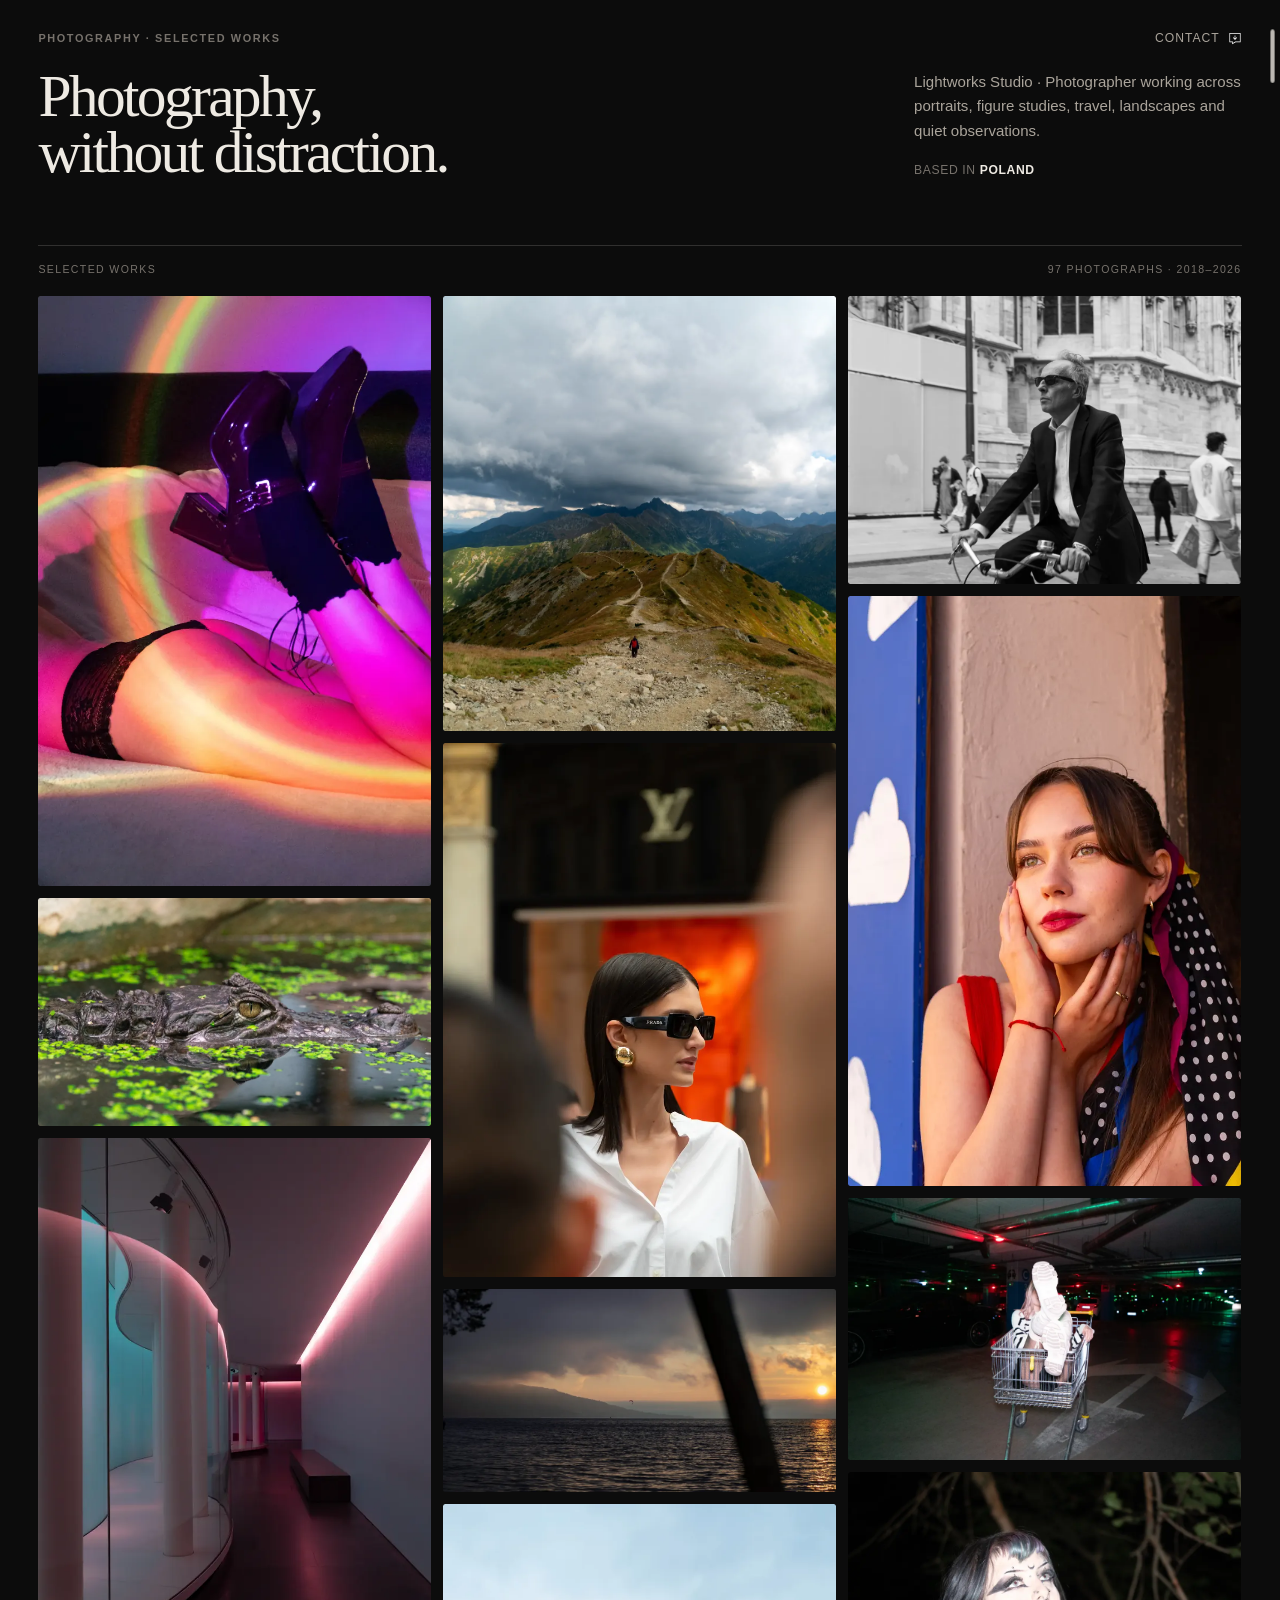
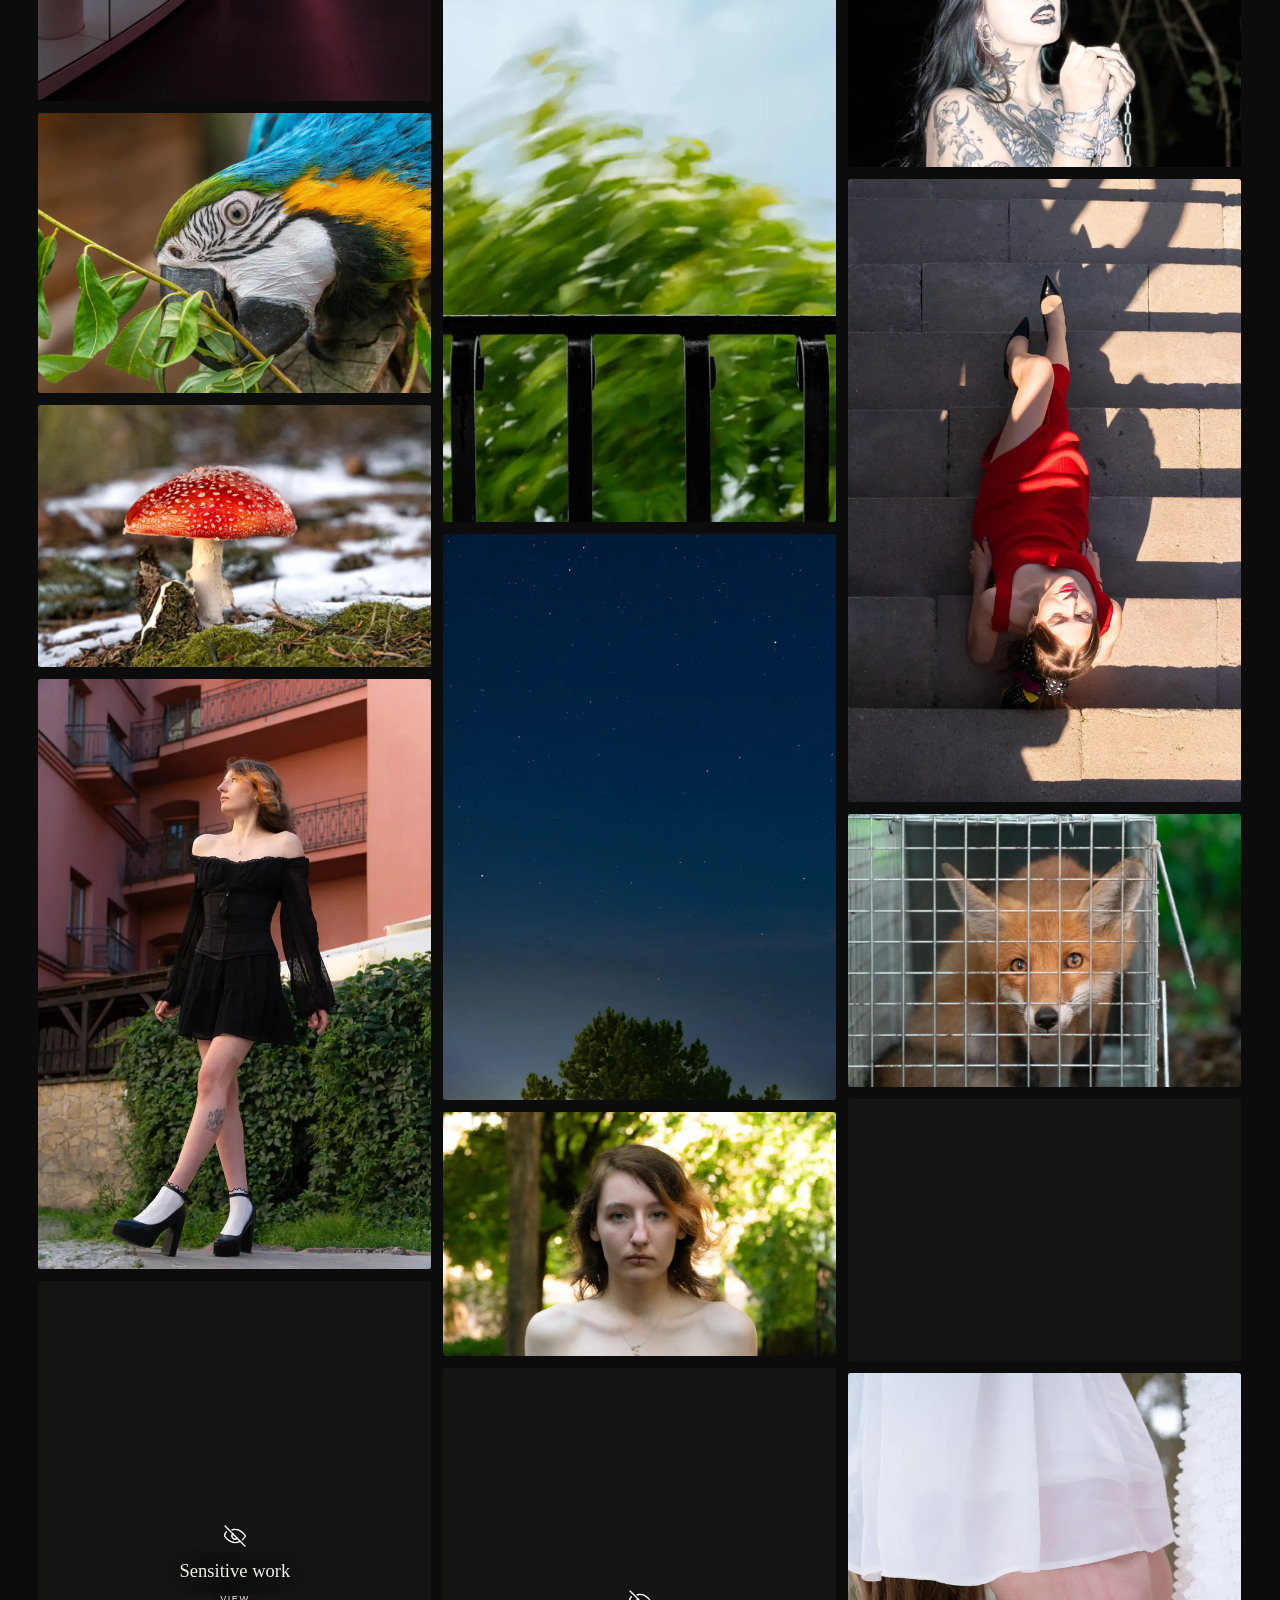
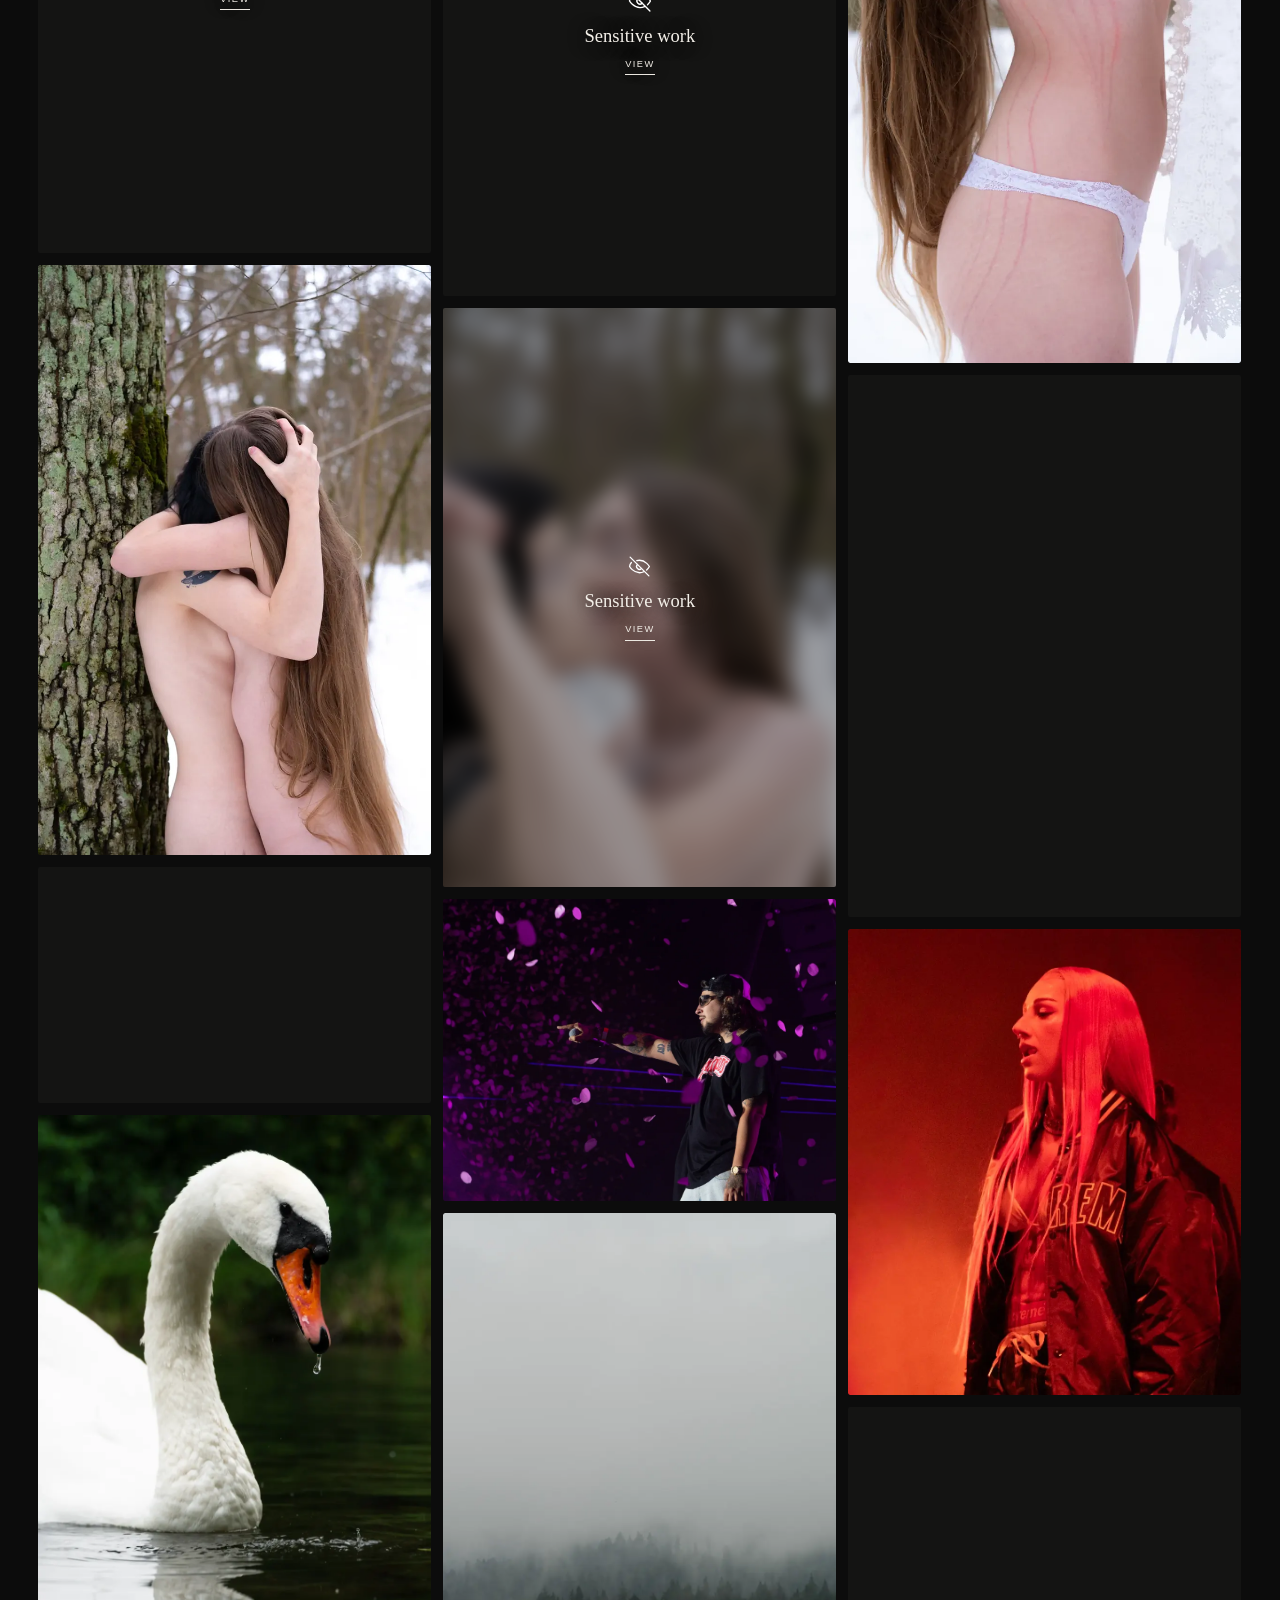
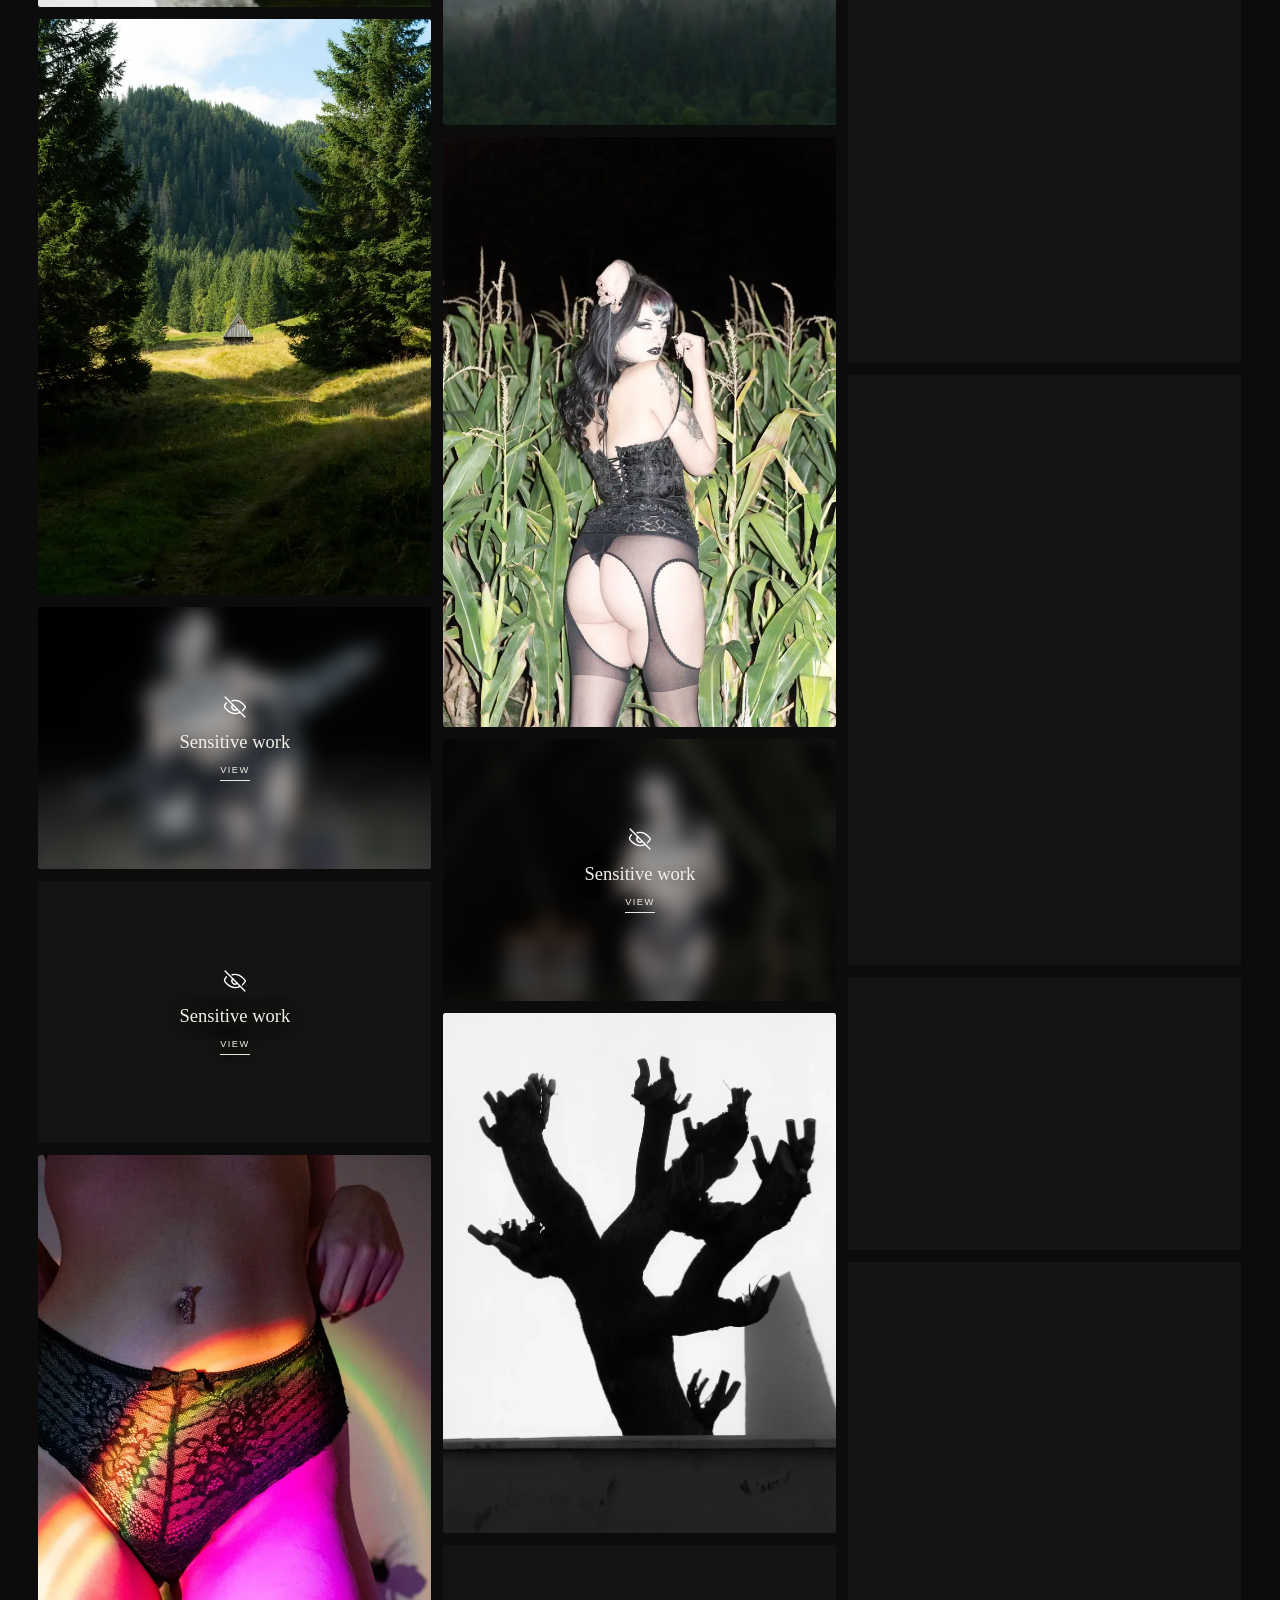
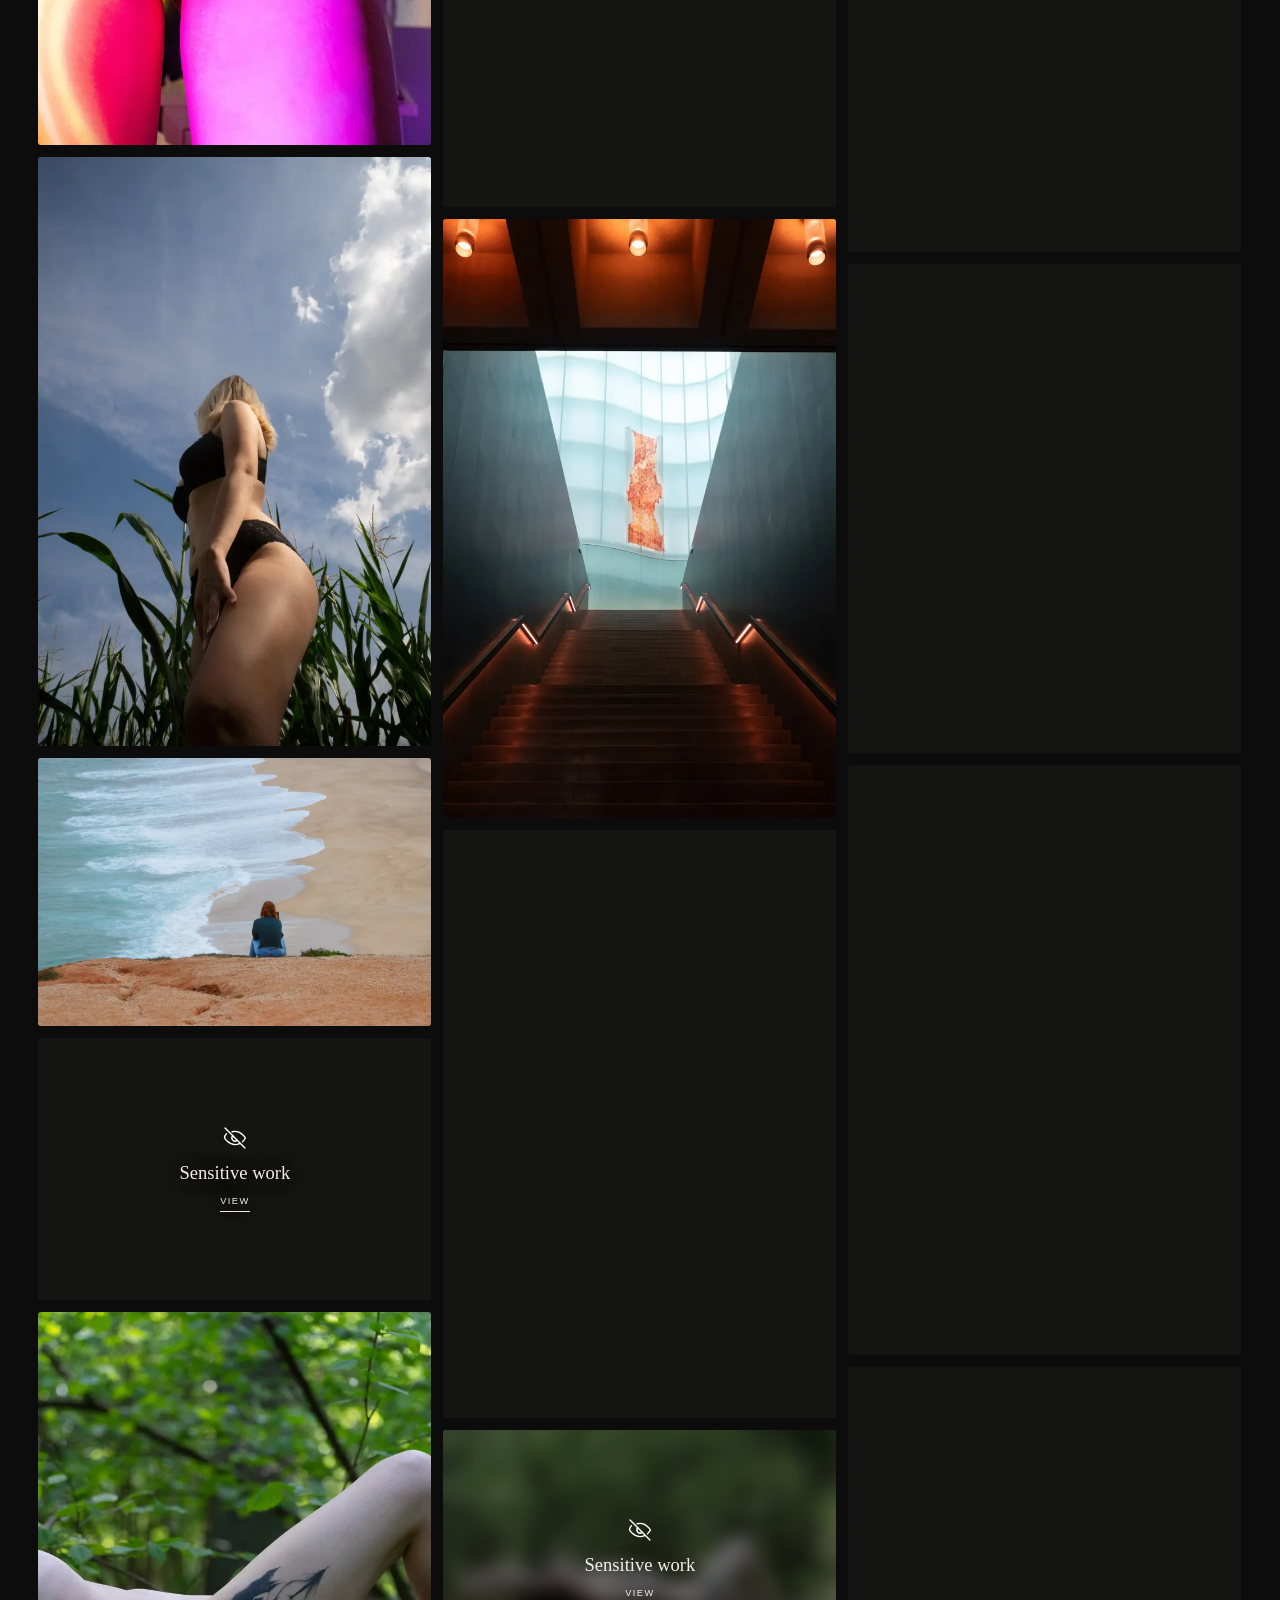
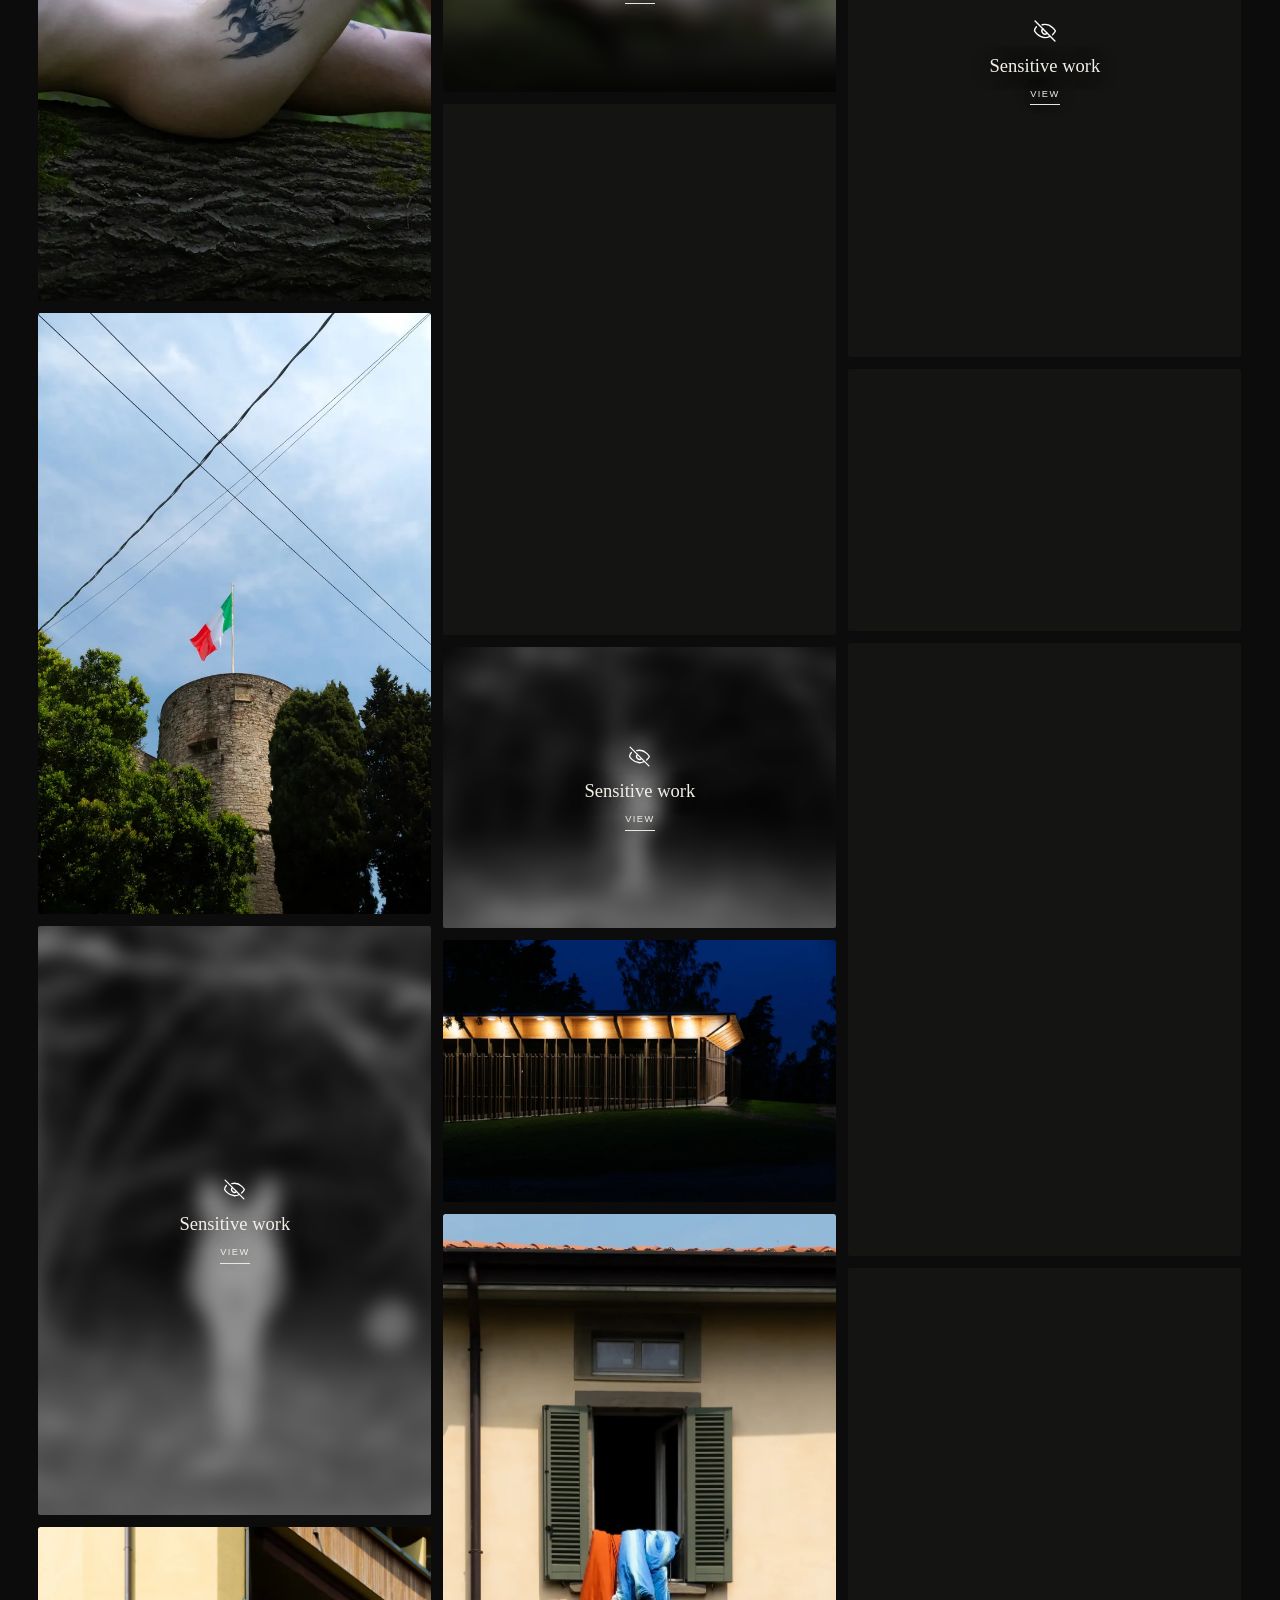
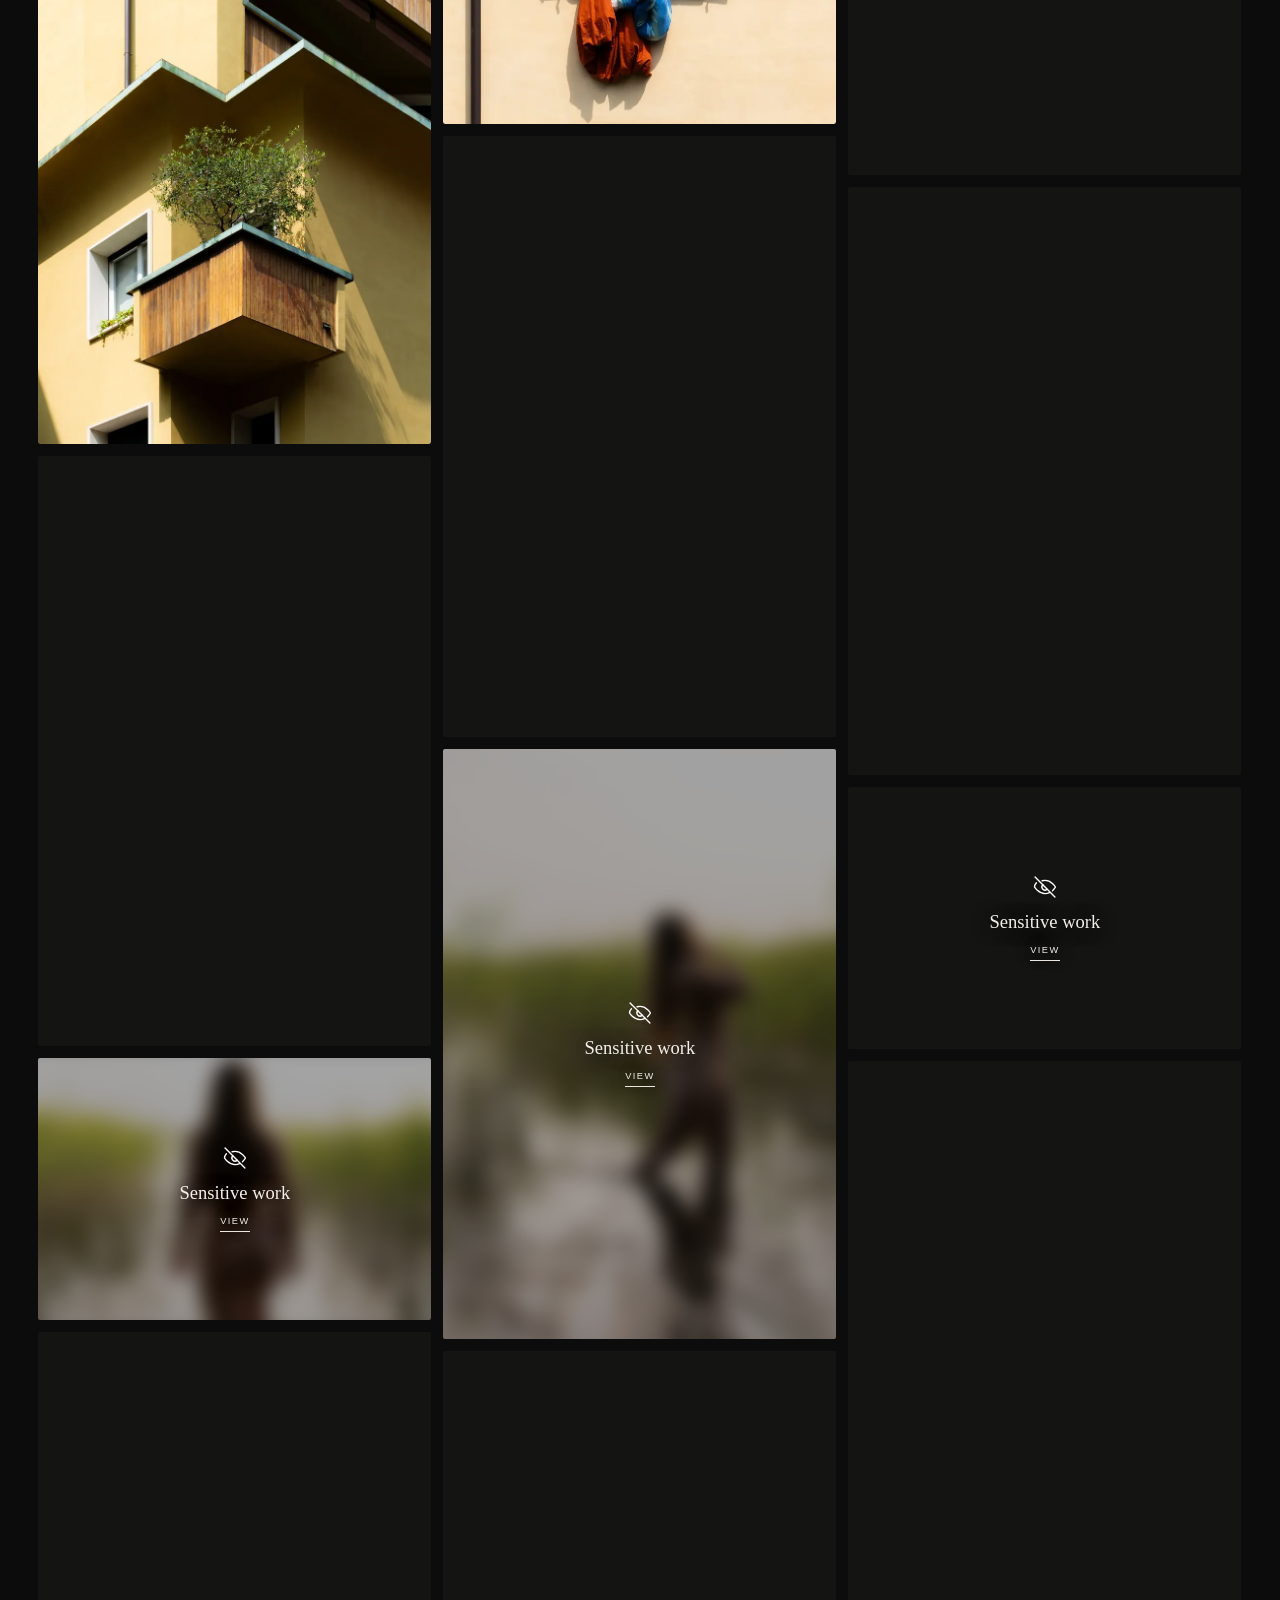
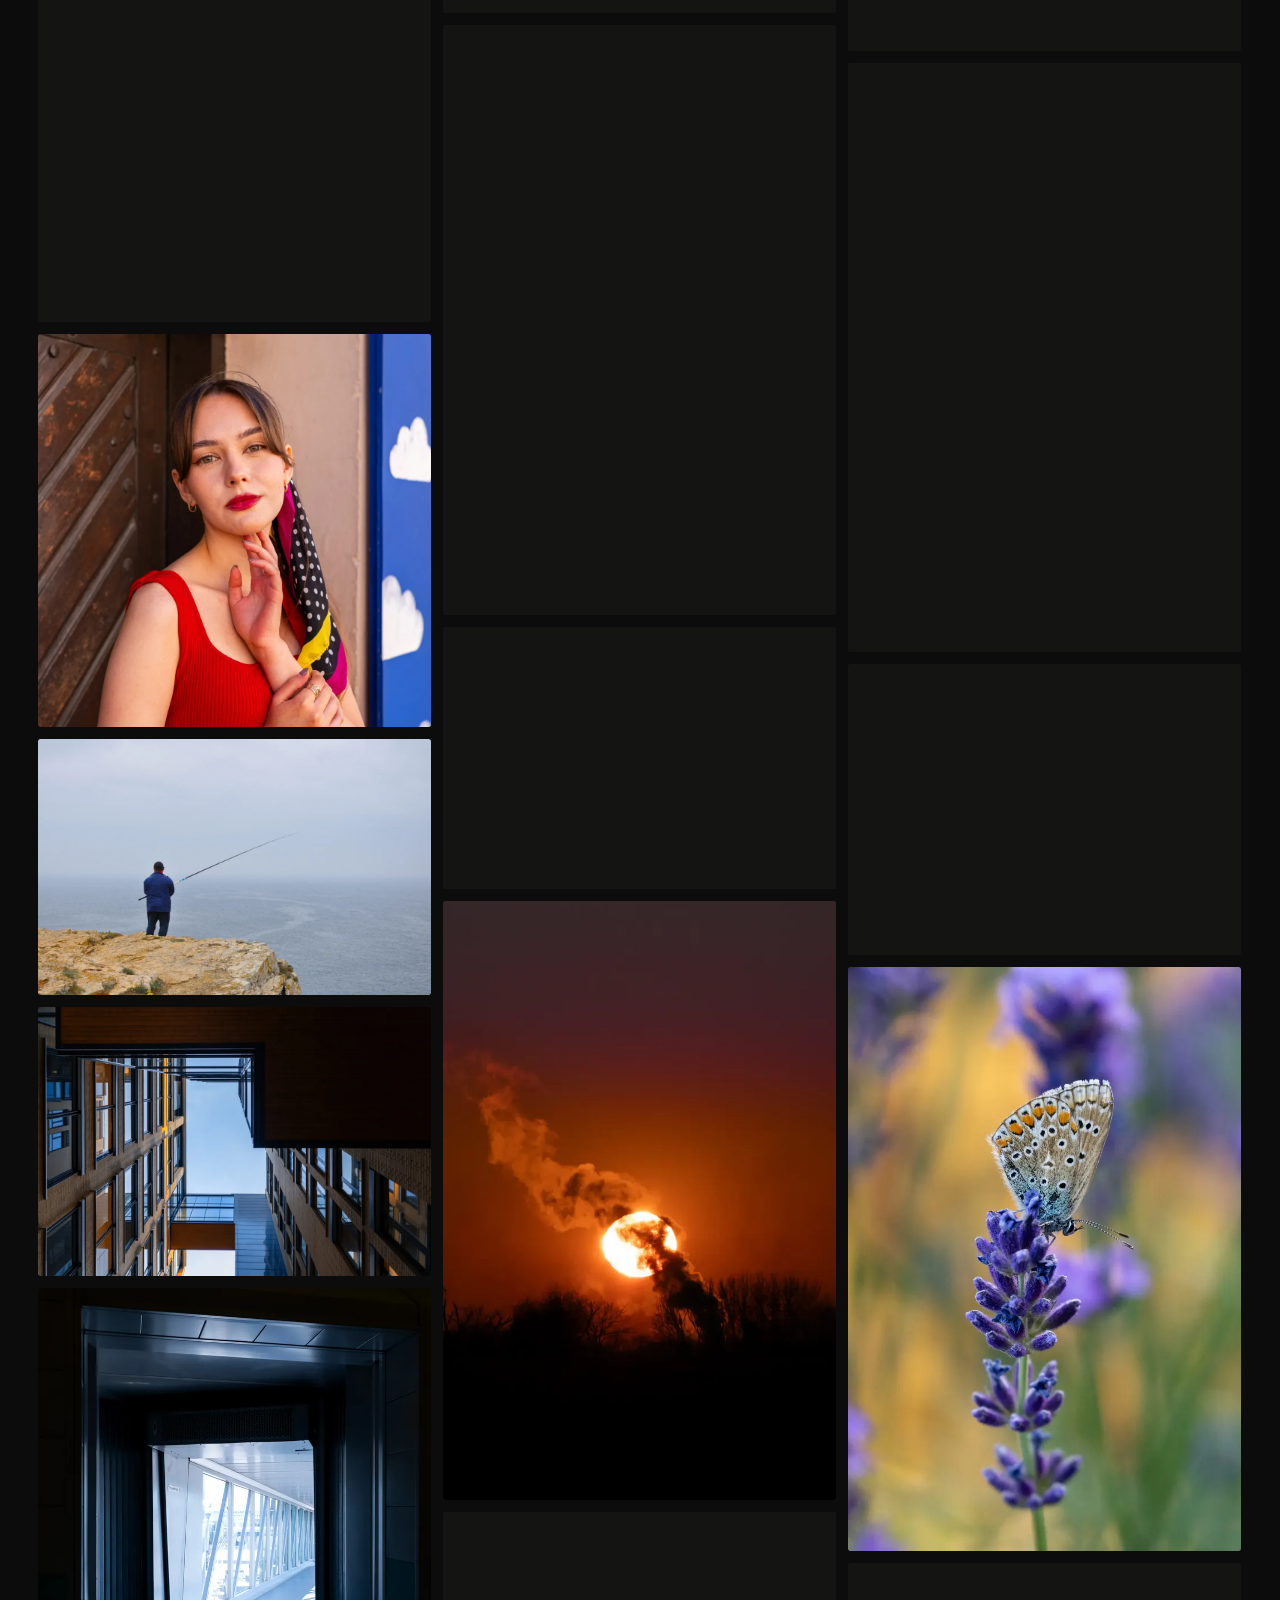
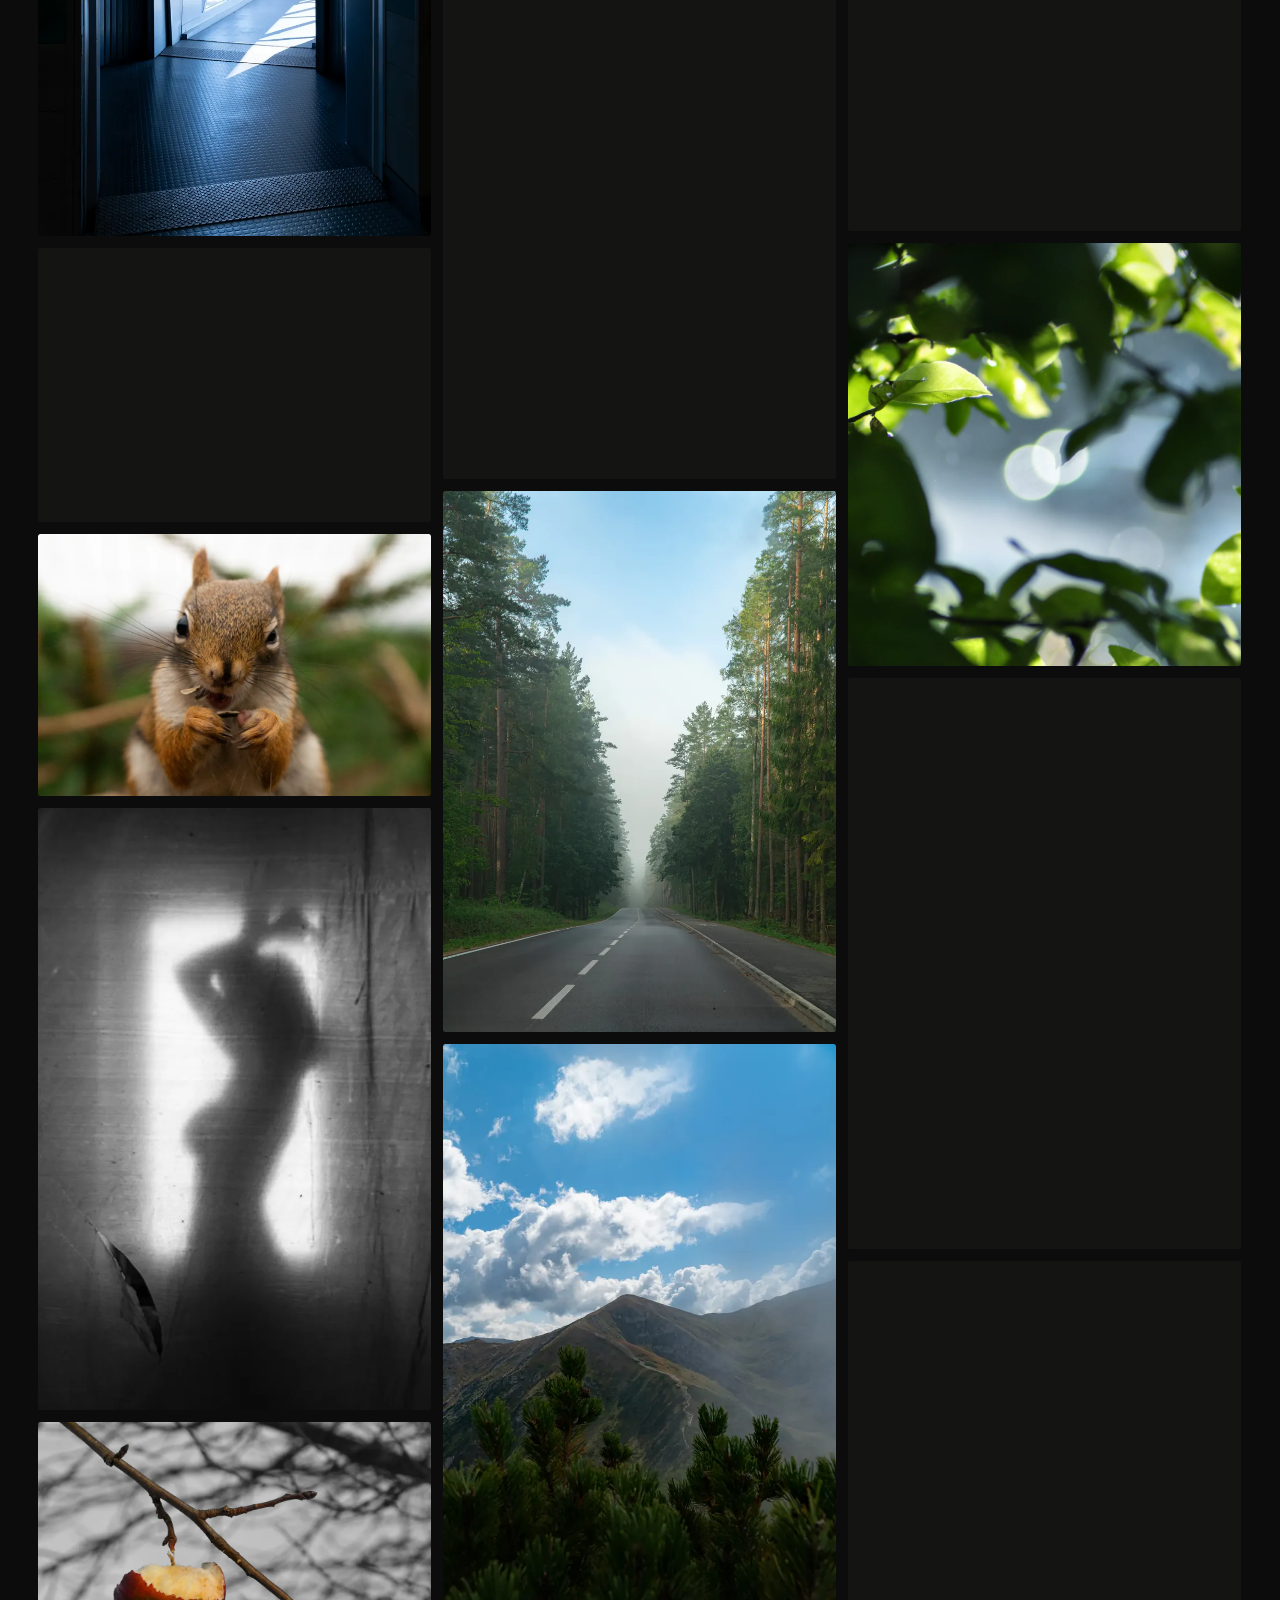
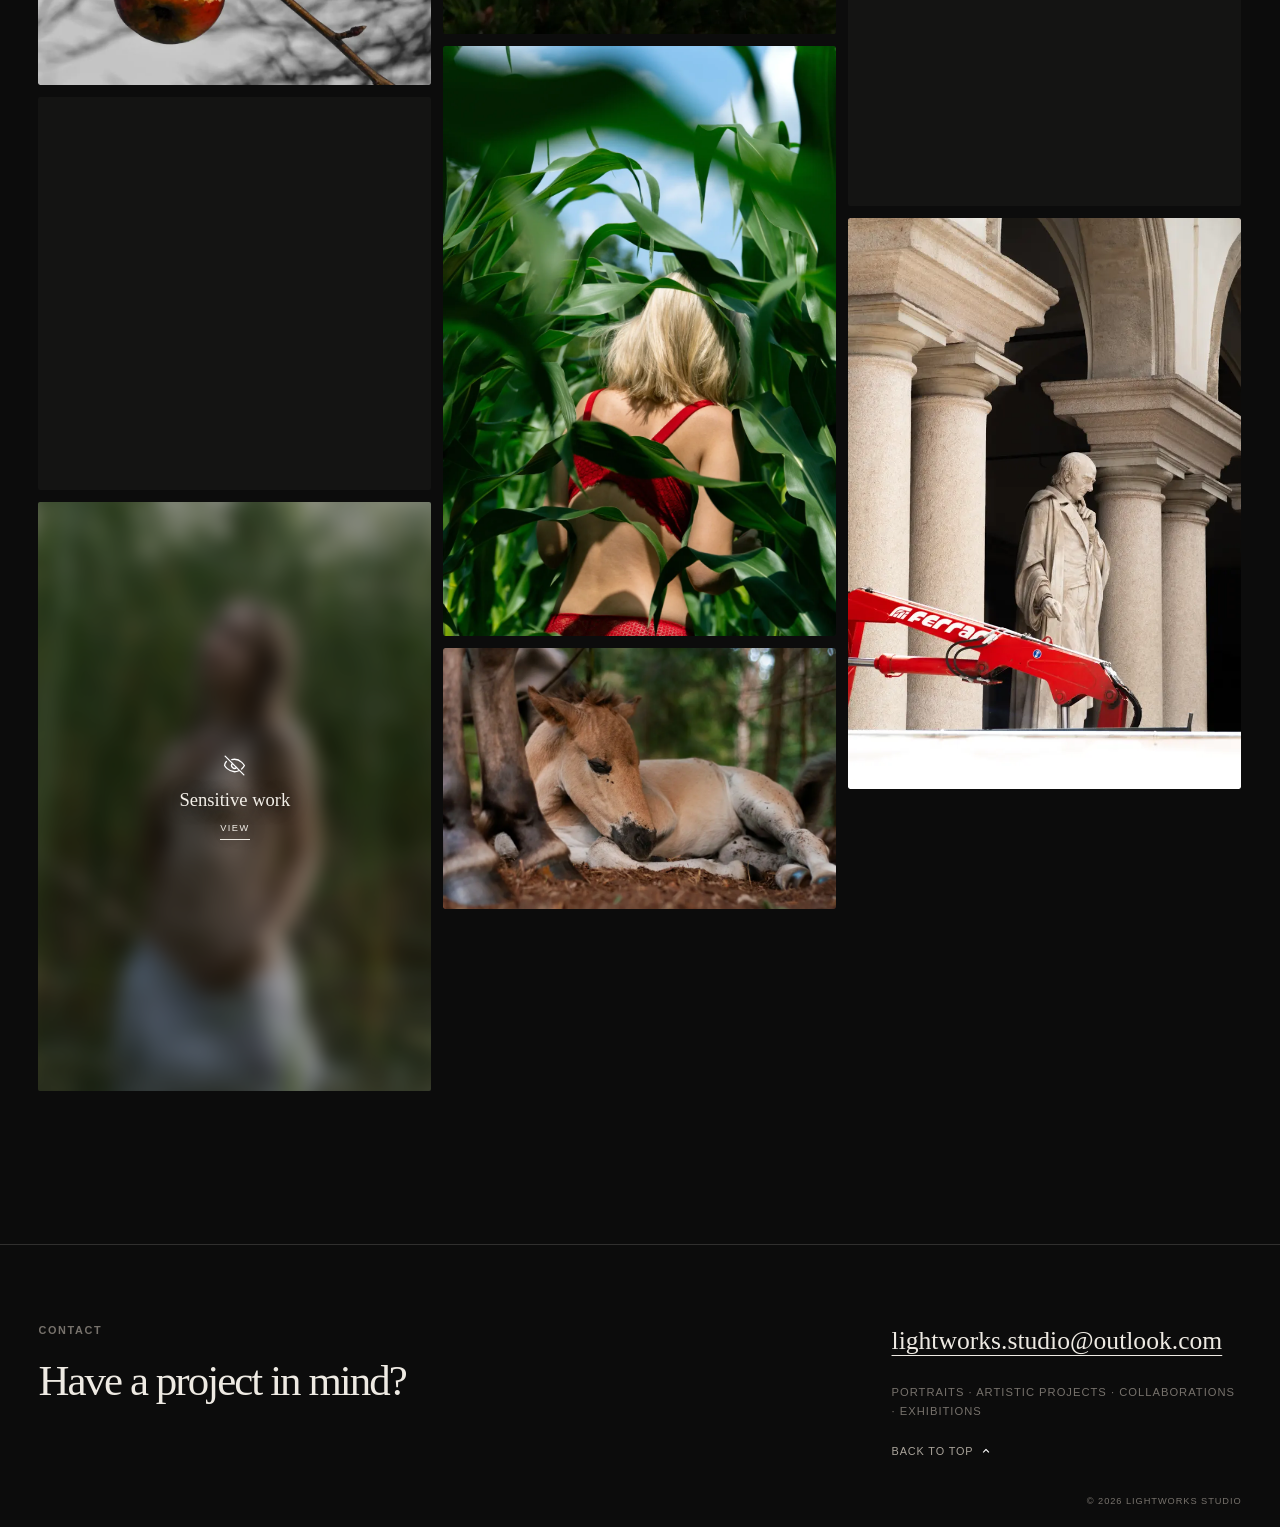
==== index.html @ 8b1ff6b1 "Pin lightbox caption to the bottom on mobile with a two-row layout" ====
<!doctype html>
<html lang="en">
  <head>
    <meta charset="utf-8">
    <meta name="viewport" content="width=device-width, initial-scale=1, viewport-fit=cover">
    <meta name="theme-color" content="#0c0c0c">
    <meta name="color-scheme" content="dark">
    <meta name="robots" content="noindex, nofollow, noarchive, nosnippet, noimageindex">
    <meta name="description" content="Lightworks Studio ∙ Photographer working across portraits, figure studies, travel, landscapes and quiet observations.">
    <meta property="og:title" content="Lightworks ∙ Portfolio">
    <meta property="og:description" content="Lightworks Studio ∙ Photographer working across portraits, figure studies, travel, landscapes and quiet observations.">
    <meta property="og:type" content="website">
    <meta property="og:site_name" content="Lightworks ∙ Portfolio">
    <meta property="og:url" content="https://ltwrx.github.io/">
    <meta name="twitter:card" content="summary">
    <meta name="twitter:title" content="Lightworks ∙ Portfolio">
    <meta name="twitter:description" content="Lightworks Studio ∙ Photographer working across portraits, figure studies, travel, landscapes and quiet observations.">
    <title>Lightworks ∙ Portfolio</title>
    <link rel="canonical" href="https://ltwrx.github.io/">
    <link rel="icon" href="./icons/favicon.svg" type="image/svg+xml">
    <link rel="stylesheet" href="./css/styles.css">
    <link rel="preload" as="image" href="./images/thumbnails/reclining-figure-magenta-light.webp" fetchpriority="high">
    <script defer src="./js/site-config.js"></script>
    <script defer src="./js/photos.js"></script>
    <script defer src="./js/script.js"></script>
  </head>
  <body>
    <main>
      <header class="introduction" id="top" aria-labelledby="portfolio-title">
        <div class="introduction-nav">
          <p class="eyebrow" data-site-eyebrow>Photography · Selected works</p>
          <a class="contact-link" href="#contact">
            Contact
            <span class="ui-icon ui-icon-contact" aria-hidden="true"></span>
          </a>
        </div>
        <div class="introduction-copy">
          <h1 id="portfolio-title">Photography,<br>without distraction.</h1>
          <div>
            <p data-site-description>Lightworks Studio ∙ Photographer working across portraits, figure studies, travel, landscapes and quiet observations.</p>
            <div class="location-row">
              <p class="location" data-site-location>Based in <strong>Poland</strong></p>
              <a class="contact-link mobile-contact-link" href="#contact">
                Contact
                <span class="ui-icon ui-icon-contact" aria-hidden="true"></span>
              </a>
            </div>
          </div>
        </div>
      </header>

      <section class="gallery-section" aria-labelledby="gallery-title">
        <div class="gallery-heading">
          <h2 id="gallery-title">Selected works</h2>
          <p><span id="photo-count">78</span> photographs · <span id="photo-years">2018–2026</span></p>
        </div>
        <noscript>
          <p class="javascript-notice">JavaScript is required to display the interactive gallery.</p>
        </noscript>
        <div class="masonry" id="gallery" aria-busy="true"></div>
      </section>

      <footer class="site-footer" id="contact">
        <div>
          <p class="eyebrow">Contact</p>
          <h2>Have a project in mind?</h2>
        </div>
        <div class="contact-details">
          <a class="email-link" data-site-email href="mailto:lightworks.studio@outlook.com">lightworks.studio@outlook.com</a>
          <p data-site-inquiries><span class="inquiry-group">Portraits · Artistic projects</span><span class="inquiry-group">Collaborations · Exhibitions</span></p>
          <a class="back-to-top" href="#top">
            Back to top
            <span class="ui-icon ui-icon-back-to-top" aria-hidden="true"></span>
          </a>
        </div>
        <p class="copyright">© <span data-current-year>2026</span> <span data-site-copyright-name>Lightworks Studio</span></p>
      </footer>
    </main>

    <div class="modal-backdrop consent-backdrop" id="consent-overlay" role="presentation" hidden>
      <div class="consent-dialog" id="consent-dialog" role="dialog" aria-modal="true" aria-labelledby="consent-title" aria-describedby="consent-description">
        <p class="eyebrow">Before you continue</p>
        <h2 id="consent-title">Sensitive artistic content</h2>
        <p id="consent-description">Some images contain artistic nudity.<br>Choose whether to reveal them.</p>
        <div class="consent-actions">
          <button type="button" class="primary-action" id="accept-sensitive">
            <span class="ui-icon ui-icon-sensitive-visible" aria-hidden="true"></span>
            Show images
          </button>
          <button type="button" class="secondary-action" id="dismiss-sensitive">
            <span class="ui-icon ui-icon-sensitive-hidden" aria-hidden="true"></span>
            Keep hidden
          </button>
        </div>
      </div>
    </div>

    <div class="modal-backdrop lightbox" id="lightbox-overlay" role="presentation" hidden>
      <div class="lightbox-dialog" id="lightbox-dialog" role="dialog" aria-modal="true" aria-labelledby="lightbox-title">
        <h2 class="sr-only" id="lightbox-title">Photograph</h2>
        <button class="lightbox-close" id="lightbox-close" type="button" aria-label="Close lightbox">
          <span class="ui-icon ui-icon-close" aria-hidden="true"></span>
        </button>
        <button class="lightbox-nav previous" id="lightbox-previous" type="button" aria-label="Previous photograph">
          <span class="ui-icon ui-icon-previous" aria-hidden="true"></span>
        </button>
        <figure class="lightbox-figure">
          <img id="lightbox-image" alt="" draggable="false">
          <span class="lightbox-image-fallback" id="lightbox-image-fallback" hidden>
            <span class="ui-icon ui-icon-image-unavailable" aria-hidden="true"></span>
            <span>Image unavailable</span>
          </span>
          <figcaption class="lightbox-caption">
            <div class="lightbox-caption-row">
              <div>
                <strong id="lightbox-photo-title" hidden></strong>
                <span id="lightbox-date" hidden></span>
                <span id="lightbox-tags" hidden></span>
              </div>
              <span class="lightbox-count" id="lightbox-count"></span>
              <button class="copy-link" id="copy-link" type="button" aria-label="Copy a direct link to this photograph">
                <span class="ui-icon ui-icon-copy-link" aria-hidden="true"></span>
                <span id="copy-link-status" aria-live="polite">Copy link</span>
              </button>
            </div>
            <div class="lightbox-caption-row">
              <span id="lightbox-credit" hidden></span>
              <span class="lightbox-credit">© <span data-current-year>2026</span> <span data-site-copyright-name>Lightworks Studio</span></span>
            </div>
          </figcaption>
        </figure>
        <div class="lightbox-scroll-cue" id="lightbox-scroll-cue" aria-hidden="true" hidden>
          <span class="lightbox-scroll-cue-label">Scroll</span>
          <span class="lightbox-scroll-cue-arrows">
            <span class="ui-icon ui-icon-next"></span>
            <span class="ui-icon ui-icon-next"></span>
          </span>
        </div>
        <button class="lightbox-nav next" id="lightbox-next" type="button" aria-label="Next photograph">
          <span class="ui-icon ui-icon-next" aria-hidden="true"></span>
        </button>
      </div>
    </div>
  </body>
</html>
---- css/styles.css ----
:root {
  --ink: #0c0c0c;
  --ink-soft: #141413;
  --paper: #eeeae3;
  --paper-muted: #aaa49b;
  --paper-faint: #77726c;
  --line: rgba(238, 234, 227, 0.16);
  --accent: #d4c5af;
  --focus: #f2c982;
  --sensitive-blur: 9px;
  --photo-radius: 2px;
  --gallery-gap: 12px;
  --page-pad: clamp(16px, 3vw, 56px);
  --max-width: 2460px;
}

* {
  box-sizing: border-box;
}

[hidden] {
  display: none !important;
}

html {
  background: var(--ink);
  color-scheme: dark;
  scroll-behavior: smooth;
}

body {
  min-height: 100vh;
  margin: 0;
  overflow-x: hidden;
  background:
    radial-gradient(circle at 15% -10%, rgba(255, 255, 255, 0.035), transparent 32rem),
    var(--ink);
  color: var(--paper);
  font-family: "Helvetica Neue", "Nimbus Sans L", Helvetica, Arial, sans-serif;
  font-size: 16px;
  line-height: 1.5;
  text-rendering: optimizeLegibility;
  -webkit-font-smoothing: antialiased;
  -webkit-user-select: none;
  user-select: none;
  -webkit-touch-callout: none;
}

.email-link {
  -webkit-user-select: text;
  user-select: text;
  -webkit-touch-callout: default;
}

button,
a {
  color: inherit;
}

a {
  text-decoration-thickness: 1px;
  text-underline-offset: 0.24em;
}

button,
input,
textarea,
select {
  font: inherit;
}

button:focus-visible,
a:focus-visible {
  outline: 2px solid var(--focus);
  outline-offset: 4px;
}

.sr-only {
  position: absolute;
  width: 1px;
  height: 1px;
  padding: 0;
  margin: -1px;
  overflow: hidden;
  clip: rect(0, 0, 0, 0);
  white-space: nowrap;
  border: 0;
}

.ui-icon {
  display: inline-block;
  flex: 0 0 auto;
  width: 1em;
  height: 1em;
  background-color: transparent;
  background-position: center;
  background-repeat: no-repeat;
  background-size: contain;
  color: #ffffff;
  filter: brightness(0) saturate(100%) invert(100%);
}

.ui-icon-close {
  background-image: url("../icons/close.svg");
}

.ui-icon-previous {
  background-image: url("../icons/previous.svg");
}

.ui-icon-next {
  background-image: url("../icons/next.svg");
}

.ui-icon-contact {
  background-image: url("../icons/contact.svg");
}

.ui-icon-sensitive-visible {
  background-image: url("../icons/sensitive-visible.svg");
}

.ui-icon-sensitive-hidden {
  background-image: url("../icons/sensitive-hidden.svg");
}


.ui-icon-copy-link {
  background-image: url("../icons/copy-link.svg");
}

.ui-icon-image-unavailable {
  background-image: url("../icons/image-unavailable.svg");
}

.ui-icon-back-to-top {
  background-image: url("../icons/back-to-top.svg");
}

.introduction,
.gallery-section,
.site-footer,
.empty-gallery {
  width: min(100%, var(--max-width));
  margin-inline: auto;
  padding-inline: var(--page-pad);
}

.contact-link {
  display: inline-flex;
  align-items: center;
  gap: 8px;
  color: var(--paper-muted);
  font-size: 0.76rem;
  letter-spacing: 0.08em;
  text-decoration: none;
  text-transform: uppercase;
  transition: color 180ms ease;
}

.contact-link:hover {
  color: var(--paper);
}

.contact-link .ui-icon {
  width: 1.15em;
  height: 1.15em;
  transition: transform 180ms ease;
}

.contact-link:hover .ui-icon {
  transform: translateY(2px);
}

.introduction {
  padding-top: clamp(24px, 2.25vw, 38px);
  padding-bottom: clamp(62px, 5vw, 86px);
}

.introduction-nav {
  display: flex;
  align-items: center;
  justify-content: space-between;
  gap: 24px;
}

.eyebrow {
  margin: 0;
  color: var(--paper-faint);
  font-size: 0.68rem;
  font-weight: 600;
  letter-spacing: 0.15em;
  text-transform: uppercase;
}

.introduction-copy {
  display: grid;
  grid-template-columns: minmax(0, 1.7fr) minmax(260px, 0.72fr);
  align-items: end;
  gap: clamp(36px, 8vw, 150px);
  margin-top: 22px;
}

.introduction h1 {
  max-width: 820px;
  margin: 0;
  font-family: Iowan Old Style, Baskerville, "Times New Roman", serif;
  font-size: clamp(2.45rem, 4.65vw, 5.35rem);
  font-weight: 400;
  letter-spacing: -0.045em;
  line-height: 0.94;
}

.introduction-copy p {
  max-width: 520px;
  margin: 0;
  color: var(--paper-muted);
  font-size: clamp(0.94rem, 1.1vw, 1.12rem);
  line-height: 1.62;
}

.introduction-copy .location {
  margin-top: 18px;
  color: var(--paper-faint);
  font-size: 0.76rem;
  letter-spacing: 0.05em;
  text-transform: uppercase;
}

.introduction-copy .location strong {
  color: var(--paper);
  font-weight: 700;
}

.gallery-section {
  padding-bottom: clamp(100px, 12vw, 220px);
}

.gallery-heading {
  display: flex;
  align-items: baseline;
  justify-content: space-between;
  gap: 28px;
  margin-bottom: 18px;
  padding-top: 16px;
  border-top: 1px solid var(--line);
}

.gallery-heading h2,
.gallery-heading p {
  margin: 0;
  color: var(--paper-faint);
  font-size: 0.66rem;
  font-weight: 500;
  letter-spacing: 0.13em;
  text-transform: uppercase;
}

.masonry {
  position: relative;
  min-height: 62vh;
  opacity: 0;
}

.masonry.is-ready {
  opacity: 1;
}

.masonry.empty-state {
  min-height: 56vh;
  display: grid;
  align-content: center;
}

.masonry.empty-state h2 {
  margin: 18px 0 4px;
  font-family: Iowan Old Style, Baskerville, "Times New Roman", serif;
  font-size: clamp(2rem, 5vw, 5rem);
  font-weight: 400;
}

.masonry.empty-state > div > p:last-child {
  color: var(--paper-muted);
}

.photo-card {
  position: absolute;
  inset: 0 auto auto 0;
  display: block;
  padding: 0;
  overflow: hidden;
  border: 0;
  border-radius: var(--photo-radius);
  background: var(--ink-soft);
  cursor: default;
  text-align: left;
  touch-action: manipulation;
  transform-origin: top left;
}

.image-placeholder {
  position: absolute;
  inset: 0;
  background: linear-gradient(110deg, #151514 12%, #1b1b19 35%, #151514 58%);
  background-size: 240% 100%;
  animation: placeholder-shift 2.1s ease-in-out infinite;
}

.image-placeholder.is-hidden {
  opacity: 0;
  animation: none;
}

.photo-card img {
  position: absolute;
  inset: 0;
  width: 100%;
  height: 100%;
  object-fit: cover;
  opacity: 0;
  border-radius: var(--photo-radius);
  user-select: none;
  -webkit-user-drag: none;
  transition: filter 180ms ease, transform 180ms ease;
}

.photo-card img.is-loaded {
  opacity: 1;
}

.photo-card:focus,
.photo-card:focus-visible {
  outline: none;
}

.photo-card:hover img.is-loaded {
  transform: scale(1.012);
}

.photo-card.is-gated img {
  filter: blur(var(--sensitive-blur)) saturate(0.72) brightness(0.64);
  transform: scale(1.12);
}

@media (hover: hover) and (pointer: fine) {
  .has-custom-cursor,
  .has-custom-cursor body,
  .has-custom-cursor body * {
    cursor: none;
  }

  .custom-cursor {
    position: fixed;
    top: 0;
    left: 0;
    z-index: 1100;
    width: 24px;
    height: 24px;
    pointer-events: none;
    opacity: 0;
    border: 1px solid rgba(255, 255, 255, 0.96);
    border-radius: 50%;
    box-shadow: 0 1px 3px rgba(0, 0, 0, 0.42);
    transform: translate3d(-60px, -60px, 0);
    transition: opacity 120ms ease-out;
    contain: layout style paint;
    will-change: transform;
  }

  .custom-cursor.is-visible {
    opacity: 1;
  }

  .custom-cursor-fill {
    position: absolute;
    inset: 2px;
    border-radius: inherit;
    background: #ffffff;
    box-shadow: 0 1px 2px rgba(0, 0, 0, 0.28);
    transform: scale(0.25);
    will-change: transform;
  }
}

@media (prefers-reduced-motion: reduce) {
  .custom-cursor,
  .custom-cursor-fill {
    transition-duration: 0.01ms !important;
  }
}

@media (hover: hover) and (pointer: fine) {
  html.has-custom-scrollbar,
  html.has-custom-scrollbar body {
    scrollbar-width: none;
  }

  html.has-custom-scrollbar::-webkit-scrollbar,
  html.has-custom-scrollbar body::-webkit-scrollbar {
    width: 0;
    height: 0;
    background: transparent;
  }

  .custom-scrollbar {
    position: fixed;
    top: 0;
    right: 0;
    z-index: 40;
    width: 16px;
    height: 100%;
    padding-right: max(0px, env(safe-area-inset-right));
    pointer-events: none;
    opacity: 0;
    contain: layout style;
  }

  .custom-scrollbar.is-visible {
    pointer-events: auto;
    opacity: 1;
  }

  .custom-scrollbar-thumb {
    position: absolute;
    top: 0;
    right: 0;
    width: 16px;
    height: 48px;
    display: grid;
    place-items: center;
    pointer-events: auto;
    touch-action: none;
    overflow: visible;
    contain: layout style;
    will-change: transform;
  }

  .custom-scrollbar-pebble {
    width: 5px;
    height: 100%;
    border-radius: 999px;
    background: var(--paper);
    opacity: 0.74;
    transform: scaleX(1) scaleY(1);
    transform-origin: center center;
    box-shadow: 0 0 0 1px rgba(12, 12, 12, 0.22);
    transition:
      width 420ms cubic-bezier(0.22, 1, 0.36, 1),
      opacity 480ms ease;
    will-change: transform;
    pointer-events: none;
  }

  .custom-scrollbar.is-hover .custom-scrollbar-pebble,
  .custom-scrollbar.is-dragging .custom-scrollbar-pebble {
    width: 6px;
    opacity: 0.94;
  }

  .custom-scrollbar.is-scrolling .custom-scrollbar-pebble {
    opacity: 0.78;
  }

  @media (max-width: 1100px) {
    .custom-scrollbar {
      width: 12px;
    }

    .custom-scrollbar-thumb {
      width: 12px;
    }

    .custom-scrollbar-pebble {
      width: 2.5px;
    }

    .custom-scrollbar.is-hover .custom-scrollbar-pebble,
    .custom-scrollbar.is-dragging .custom-scrollbar-pebble {
      width: 3.5px;
    }
  }

  @media (max-width: 760px) {
    .custom-scrollbar {
      width: 10px;
    }

    .custom-scrollbar-thumb {
      width: 10px;
    }

    .custom-scrollbar-pebble {
      width: 2px;
      opacity: 0.8;
    }

    .custom-scrollbar.is-hover .custom-scrollbar-pebble,
    .custom-scrollbar.is-dragging .custom-scrollbar-pebble {
      width: 3px;
    }
  }
}

@media print {
  .custom-scrollbar {
    display: none !important;
  }
}

.photo-card.is-gated:hover img {
  filter: blur(var(--sensitive-blur)) saturate(0.72) brightness(0.7);
  transform: scale(1.12);
}

.photo-number {
  position: absolute;
  right: 10px;
  bottom: 8px;
  z-index: 2;
  color: rgba(255, 255, 255, 0.72);
  font-size: 0.58rem;
  letter-spacing: 0.08em;
  opacity: 0;
  text-shadow: 0 1px 8px rgba(0, 0, 0, 0.72);
  transition: opacity 180ms ease;
}

.photo-card:hover .photo-number {
  opacity: 1;
}

.sensitive-label {
  position: absolute;
  inset: 0;
  z-index: 2;
  display: flex;
  flex-direction: column;
  align-items: center;
  justify-content: center;
  gap: 8px;
  color: #f3efe8;
  text-align: center;
  text-shadow: 0 1px 18px rgba(0, 0, 0, 0.95);
}

.sensitive-label > span:not(.ui-icon) {
  font-family: Iowan Old Style, Baskerville, "Times New Roman", serif;
  font-size: clamp(1rem, 1.45vw, 1.4rem);
}

.sensitive-label .ui-icon {
  width: 1.6rem;
  height: 1.6rem;
}

.sensitive-label small {
  padding-bottom: 3px;
  border-bottom: 1px solid currentColor;
  font-size: 0.58rem;
  letter-spacing: 0.15em;
  text-transform: uppercase;
}

.image-fallback {
  position: absolute;
  inset: 0;
  display: flex;
  flex-direction: column;
  align-items: center;
  justify-content: center;
  gap: 10px;
  color: var(--paper-faint);
  font-size: 0.65rem;
  letter-spacing: 0.1em;
  text-transform: uppercase;
}

.image-fallback .ui-icon {
  width: 1.8rem;
  height: 1.8rem;
}

.site-footer {
  position: relative;
  display: grid;
  grid-template-columns: minmax(0, 1.45fr) minmax(280px, 0.7fr);
  gap: clamp(48px, 10vw, 180px);
  padding-top: clamp(56px, 6vw, 88px);
  padding-bottom: clamp(48px, 5vw, 72px);
  border-top: 1px solid var(--line);
}

.site-footer h2 {
  max-width: 620px;
  margin: 22px 0 0;
  font-family: Iowan Old Style, Baskerville, "Times New Roman", serif;
  font-size: clamp(2rem, 3.35vw, 3.8rem);
  font-weight: 400;
  letter-spacing: -0.045em;
  line-height: 0.98;
}

.contact-details {
  display: flex;
  flex-direction: column;
  align-items: flex-start;
  justify-content: flex-end;
  gap: 22px;
  padding-bottom: 4px;
}

.email-link {
  color: var(--paper);
  font-family: Iowan Old Style, Baskerville, "Times New Roman", serif;
  font-size: clamp(1.28rem, 2vw, 2rem);
}

.contact-details p {
  margin: 0;
  color: var(--paper-faint);
  font-size: 0.7rem;
  letter-spacing: 0.09em;
  line-height: 1.7;
  text-transform: uppercase;
}

.location-row {
  display: flex;
  align-items: center;
  justify-content: space-between;
  gap: 24px;
}

.mobile-contact-link {
  display: none;
  margin-top: 18px;
  flex: none;
}

.inquiry-group + .inquiry-group::before {
  content: " · ";
}


.back-to-top {
  display: inline-flex;
  align-items: center;
  gap: 8px;
  color: var(--paper-muted);
  font-size: 0.68rem;
  letter-spacing: 0.08em;
  text-decoration: none;
  text-transform: uppercase;
  transition: color 180ms ease;
}

.back-to-top:hover {
  color: var(--paper);
}

.back-to-top .ui-icon {
  width: 0.9em;
  height: 0.9em;
  transition: transform 180ms ease;
}

.back-to-top:hover .ui-icon {
  transform: translateY(-2px);
}

.copyright {
  position: absolute;
  right: var(--page-pad);
  bottom: 18px;
  margin: 0;
  color: var(--paper-faint);
  font-size: 0.58rem;
  letter-spacing: 0.1em;
  text-transform: uppercase;
}

.empty-gallery {
  min-height: 56vh;
  display: grid;
  align-content: center;
  justify-items: start;
  border-top: 1px solid var(--line);
}

.empty-gallery h2 {
  margin: 18px 0 4px;
  font-family: Iowan Old Style, Baskerville, "Times New Roman", serif;
  font-size: clamp(2rem, 5vw, 5rem);
  font-weight: 400;
}

.empty-gallery > p:last-child {
  color: var(--paper-muted);
}

.javascript-notice {
  min-height: 40vh;
  display: grid;
  place-items: center;
  margin: 0;
  color: var(--paper-muted);
}

.modal-backdrop {
  position: fixed;
  inset: 0;
  z-index: 1000;
  display: grid;
  place-items: center;
  padding: max(16px, env(safe-area-inset-top)) max(16px, env(safe-area-inset-right)) max(16px, env(safe-area-inset-bottom)) max(16px, env(safe-area-inset-left));
  background: rgba(4, 4, 4, 0.96);
}

.consent-backdrop {
  background: rgba(4, 4, 4, 0.9);
  backdrop-filter: blur(14px);
}

.consent-dialog {
  width: min(100%, 590px);
  padding: clamp(28px, 5vw, 56px);
  border: 1px solid var(--line);
  background: #111110;
  box-shadow: 0 28px 100px rgba(0, 0, 0, 0.45);
}


.consent-dialog h2 {
  margin: 20px 0 22px;
  font-family: Iowan Old Style, Baskerville, "Times New Roman", serif;
  font-size: clamp(2rem, 5vw, 3.7rem);
  font-weight: 400;
  letter-spacing: -0.035em;
  line-height: 1;
}

.consent-dialog > p:not(.eyebrow) {
  margin: 0;
  color: var(--paper-muted);
  line-height: 1.65;
}

.consent-actions {
  display: flex;
  flex-wrap: wrap;
  align-items: center;
  gap: 18px;
  margin-top: 36px;
}

.consent-actions button {
  min-height: 48px;
  display: inline-flex;
  align-items: center;
  justify-content: center;
  gap: 9px;
  border: 0;
  cursor: pointer;
}

.consent-actions .ui-icon {
  width: 1.2em;
  height: 1.2em;
}

.primary-action {
  padding: 13px 20px;
  border: 1px solid rgba(255, 255, 255, 0.3);
  background: #292826;
  color: #ffffff;
  font-size: 0.72rem;
  font-weight: 650;
  letter-spacing: 0.06em;
  text-transform: uppercase;
}

.secondary-action {
  padding: 13px 0;
  background: transparent;
  color: var(--paper-muted);
  font-size: 0.72rem;
  text-decoration: underline;
  text-underline-offset: 4px;
}

.lightbox {
  touch-action: none;
}

.lightbox-dialog {
  position: relative;
  width: 100%;
  height: 100%;
  display: grid;
  grid-template-columns: 64px minmax(0, 1fr) 64px;
  align-items: center;
}

.lightbox-figure {
  grid-column: 2;
  min-width: 0;
  height: 100%;
  margin: 0;
  display: grid;
  grid-template-rows: minmax(0, 1fr) auto;
  place-items: center;
  gap: 15px;
  will-change: transform, opacity;
}

.lightbox-figure > img {
  grid-column: 1;
  grid-row: 1;
  display: block;
  justify-self: center;
  align-self: center;
  min-width: 0;
  min-height: 0;
  width: auto;
  height: auto;
  max-width: 100%;
  max-height: calc(100dvh - 116px - env(safe-area-inset-top) - env(safe-area-inset-bottom));
  object-fit: contain;
  overflow: hidden;
  border-radius: var(--photo-radius);
  clip-path: inset(0 round var(--photo-radius));
  user-select: none;
  -webkit-user-drag: none;
}

.lightbox-image-fallback {
  grid-column: 1;
  grid-row: 1;
  display: flex;
  flex-direction: column;
  align-items: center;
  justify-content: center;
  gap: 12px;
  color: var(--paper-faint);
  font-size: 0.65rem;
  letter-spacing: 0.1em;
  text-transform: uppercase;
}

.lightbox-image-fallback .ui-icon {
  width: 2rem;
  height: 2rem;
}

.lightbox-caption {
  grid-column: 1;
  grid-row: 2;
  width: min(100%, 1120px);
  min-height: 38px;
  display: flex;
  align-items: flex-start;
  justify-content: center;
  gap: 18px;
  color: var(--paper-faint);
  font-size: 0.62rem;
  letter-spacing: 0.07em;
  line-height: 1.55;
  text-transform: uppercase;
}

.lightbox-caption-row {
  display: contents;
}

.lightbox-caption-row > div,
.lightbox-caption-row > span {
  display: inline-flex;
  flex-wrap: wrap;
  gap: 7px;
}

.lightbox-caption strong {
  color: var(--paper-muted);
  font-weight: 550;
}

.lightbox-caption a {
  color: var(--paper-muted);
}

.copy-link {
  display: inline-flex;
  align-items: center;
  gap: 6px;
  padding: 0;
  border: 0;
  background: transparent;
  color: var(--paper-faint);
  cursor: pointer;
  font-size: inherit;
  letter-spacing: inherit;
  line-height: inherit;
  text-transform: inherit;
  transition: color 180ms ease;
}

.copy-link:hover {
  color: var(--paper);
}

.copy-link .ui-icon {
  width: 1.15em;
  height: 1.15em;
}

.lightbox-count {
  color: var(--paper-muted);
}

.lightbox-credit {
  margin-left: auto;
}

.muse-name {
  color: var(--paper);
}

.lightbox-close,
.lightbox-nav {
  position: absolute;
  z-index: 3;
  width: 48px;
  height: 48px;
  display: grid;
  place-items: center;
  border-radius: 50%;
  border: 1px solid rgba(238, 234, 227, 0.16);
  background: rgba(0, 0, 0, 0.48);
  color: #f4f0e9;
  cursor: pointer;
  transition: color 180ms ease, background 180ms ease;
}

.lightbox-close:hover,
.lightbox-nav:hover {
  border-color: rgba(238, 234, 227, 0.32);
  background: rgba(24, 24, 23, 0.94);
  color: #ffffff;
}

.lightbox-close {
  top: 0;
  right: 0;
}

.lightbox-close .ui-icon {
  width: 1.05rem;
  height: 1.05rem;
  filter: brightness(0) saturate(100%) invert(100%) drop-shadow(0 1px 2px rgba(0, 0, 0, 0.8));
}

.lightbox-nav {
  top: 50%;
  transform: translateY(-50%);
}

.lightbox-nav .ui-icon {
  width: 1.2rem;
  height: 1.2rem;
  filter: brightness(0) saturate(100%) invert(100%) drop-shadow(0 1px 2px rgba(0, 0, 0, 0.8));
}

.lightbox-nav.previous {
  left: 2px;
}

.lightbox-nav.next {
  right: 2px;
}

.lightbox-nav::before {
  content: "";
  position: absolute;
  top: -100px;
  bottom: -100px;
}

.lightbox-nav.previous::before {
  left: -40px;
  right: -25px;
}

.lightbox-nav.next::before {
  left: -25px;
  right: -40px;
}

.lightbox-scroll-cue {
  display: none;
}

.error-page {
  display: grid;
  min-height: 100vh;
  place-items: center;
}

.error-content {
  width: min(100%, 760px);
  padding: var(--page-pad);
}

.error-content h1 {
  margin: 20px 0 12px;
  font-family: Iowan Old Style, Baskerville, "Times New Roman", serif;
  font-size: clamp(2.8rem, 8vw, 6.5rem);
  font-weight: 400;
  letter-spacing: -0.045em;
  line-height: 0.95;
}

.error-content > p:not(.eyebrow) {
  margin: 0 0 28px;
  color: var(--paper-muted);
}

.error-content a {
  color: var(--paper);
}

@media (min-width: 761px) {
  .lightbox-figure {
    padding-top: 48px;
  }
}

@keyframes placeholder-shift {
  0%, 100% { background-position: 100% 0; }
  50% { background-position: 0 0; }
}

@keyframes mobile-picture-nudge {
  0%, 100% { transform: translate3d(0, 0, 0); }
  42% { transform: translate3d(0, -3px, 0); }
  72% { transform: translate3d(0, 0.75px, 0); }
}

@keyframes mobile-scroll-cue {
  0%, 100% { transform: translate3d(0, 0, 0); opacity: 0.48; }
  50% { transform: translate3d(0, 5px, 0); opacity: 1; }
}

@media (max-width: 760px), (max-height: 500px) and (hover: none) and (pointer: coarse) {

  :root {
    --sensitive-blur: clamp(4px, 1.1vw, 9px);
    --gallery-gap: 8px;
  }


  .introduction {
    padding-top: 24px;
    padding-bottom: 58px;
  }

  .introduction-copy {
    grid-template-columns: 1fr;
    gap: 28px;
  }

  .introduction-nav > .contact-link {
    display: none;
  }

  .mobile-contact-link {
    display: inline-flex;
  }

  .introduction h1 {
    max-width: 560px;
    font-size: clamp(2.6rem, 14vw, 4.8rem);
  }

  .gallery-heading p {
    text-align: right;
  }

  .gallery-section {
    padding-inline: var(--gallery-gap);
  }

  .site-footer {
    grid-template-columns: 1fr;
    padding-bottom: 78px;
  }

  .contact-details {
    gap: 18px;
  }

  .inquiry-group {
    display: block;
  }

  .inquiry-group + .inquiry-group::before {
    content: "";
  }

  .copyright {
    left: var(--page-pad);
    right: auto;
  }

  .lightbox-dialog {
    grid-template-columns: 1fr;
    align-items: stretch;
    padding: 42px 0 0;
    overflow: hidden;
  }

  .lightbox-figure {
    grid-column: 1;
    gap: 12px;
    padding-top: 0;
  }

  .lightbox-figure > img {
    max-height: 100%;
    border-radius: var(--photo-radius);
    clip-path: inset(0 round var(--photo-radius));
  }

  /* Two rows pinned to the bottom edge: date, type, count and copy link above;
     muse and copyright below. */
  .lightbox-caption {
    width: 100%;
    min-height: 0;
    flex-direction: column;
    align-items: stretch;
    justify-content: flex-end;
    gap: 6px;
    padding-inline: 4px;
    white-space: nowrap;
  }

  .lightbox-caption-row {
    display: flex;
    align-items: flex-start;
    gap: 14px;
  }

  .lightbox-caption-row > div,
  .lightbox-caption-row > span {
    flex: none;
  }

  .lightbox-caption-row > div,
  .lightbox-caption-row > #lightbox-credit {
    flex: 0 1 auto;
    min-width: 0;
    white-space: normal;
  }

  .lightbox-caption-row > #lightbox-credit {
    flex-wrap: nowrap;
    gap: 0.5em;
  }

  .muse-name {
    min-width: 0;
  }

  .copy-link,
  .lightbox-caption-row > .lightbox-credit {
    margin-left: auto;
  }

  .lightbox-nav {
    display: none;
  }

  .lightbox-scroll-cue {
    position: absolute;
    left: 50%;
    bottom: calc(max(16px, env(safe-area-inset-bottom)) + 56px);
    z-index: 4;
    display: flex;
    flex-direction: column;
    align-items: center;
    gap: 3px;
    color: rgba(244, 240, 233, 0.7);
    pointer-events: none;
    opacity: 0;
    transform: translate3d(-50%, 6px, 0);
    transition: opacity 260ms ease, transform 360ms cubic-bezier(0.16, 1, 0.3, 1);
  }

  .lightbox.show-scroll-cue .lightbox-scroll-cue {
    opacity: 1;
    transform: translate3d(-50%, 0, 0);
  }

  .lightbox.show-scroll-cue .lightbox-figure {
    animation: mobile-picture-nudge 1100ms cubic-bezier(0.22, 1, 0.36, 1) 620ms 1;
  }

  .lightbox-scroll-cue-label {
    font-size: 0.52rem;
    font-weight: 550;
    letter-spacing: 0.16em;
    text-transform: uppercase;
  }

  .lightbox-scroll-cue-arrows {
    display: grid;
    animation: mobile-scroll-cue 920ms ease-in-out infinite;
  }

  .lightbox-scroll-cue-arrows .ui-icon {
    grid-column: 1;
    width: 0.72rem;
    height: 0.72rem;
    transform: rotate(90deg);
    filter: brightness(0) saturate(100%) invert(100%);
  }

  .lightbox-scroll-cue-arrows .ui-icon + .ui-icon {
    margin-top: -4px;
    opacity: 0.48;
  }

  .consent-actions {
    align-items: stretch;
    flex-direction: column;
  }
}

@media (prefers-reduced-motion: reduce) {
  html {
    scroll-behavior: auto;
  }

  *,
  *::before,
  *::after {
    scroll-behavior: auto !important;
    animation-duration: 0.01ms !important;
    animation-iteration-count: 1 !important;
    transition-duration: 0.01ms !important;
  }
}
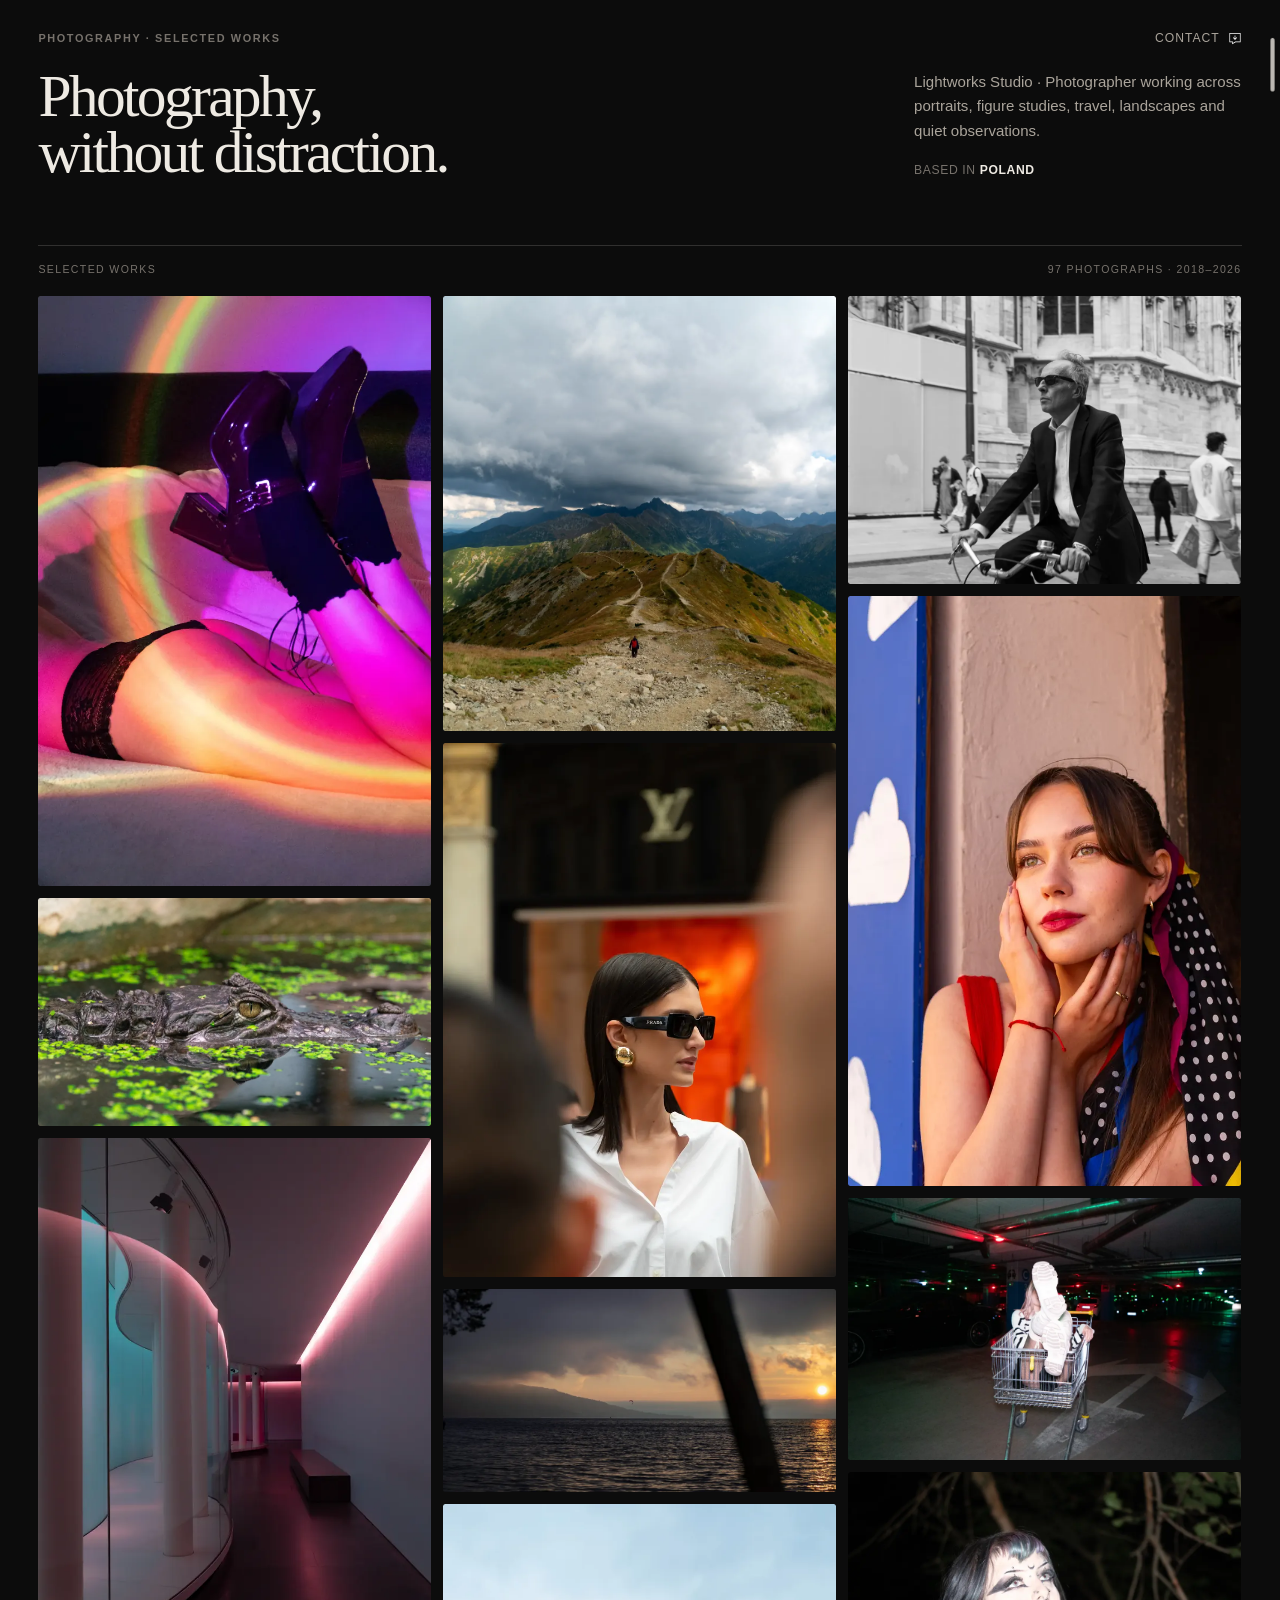
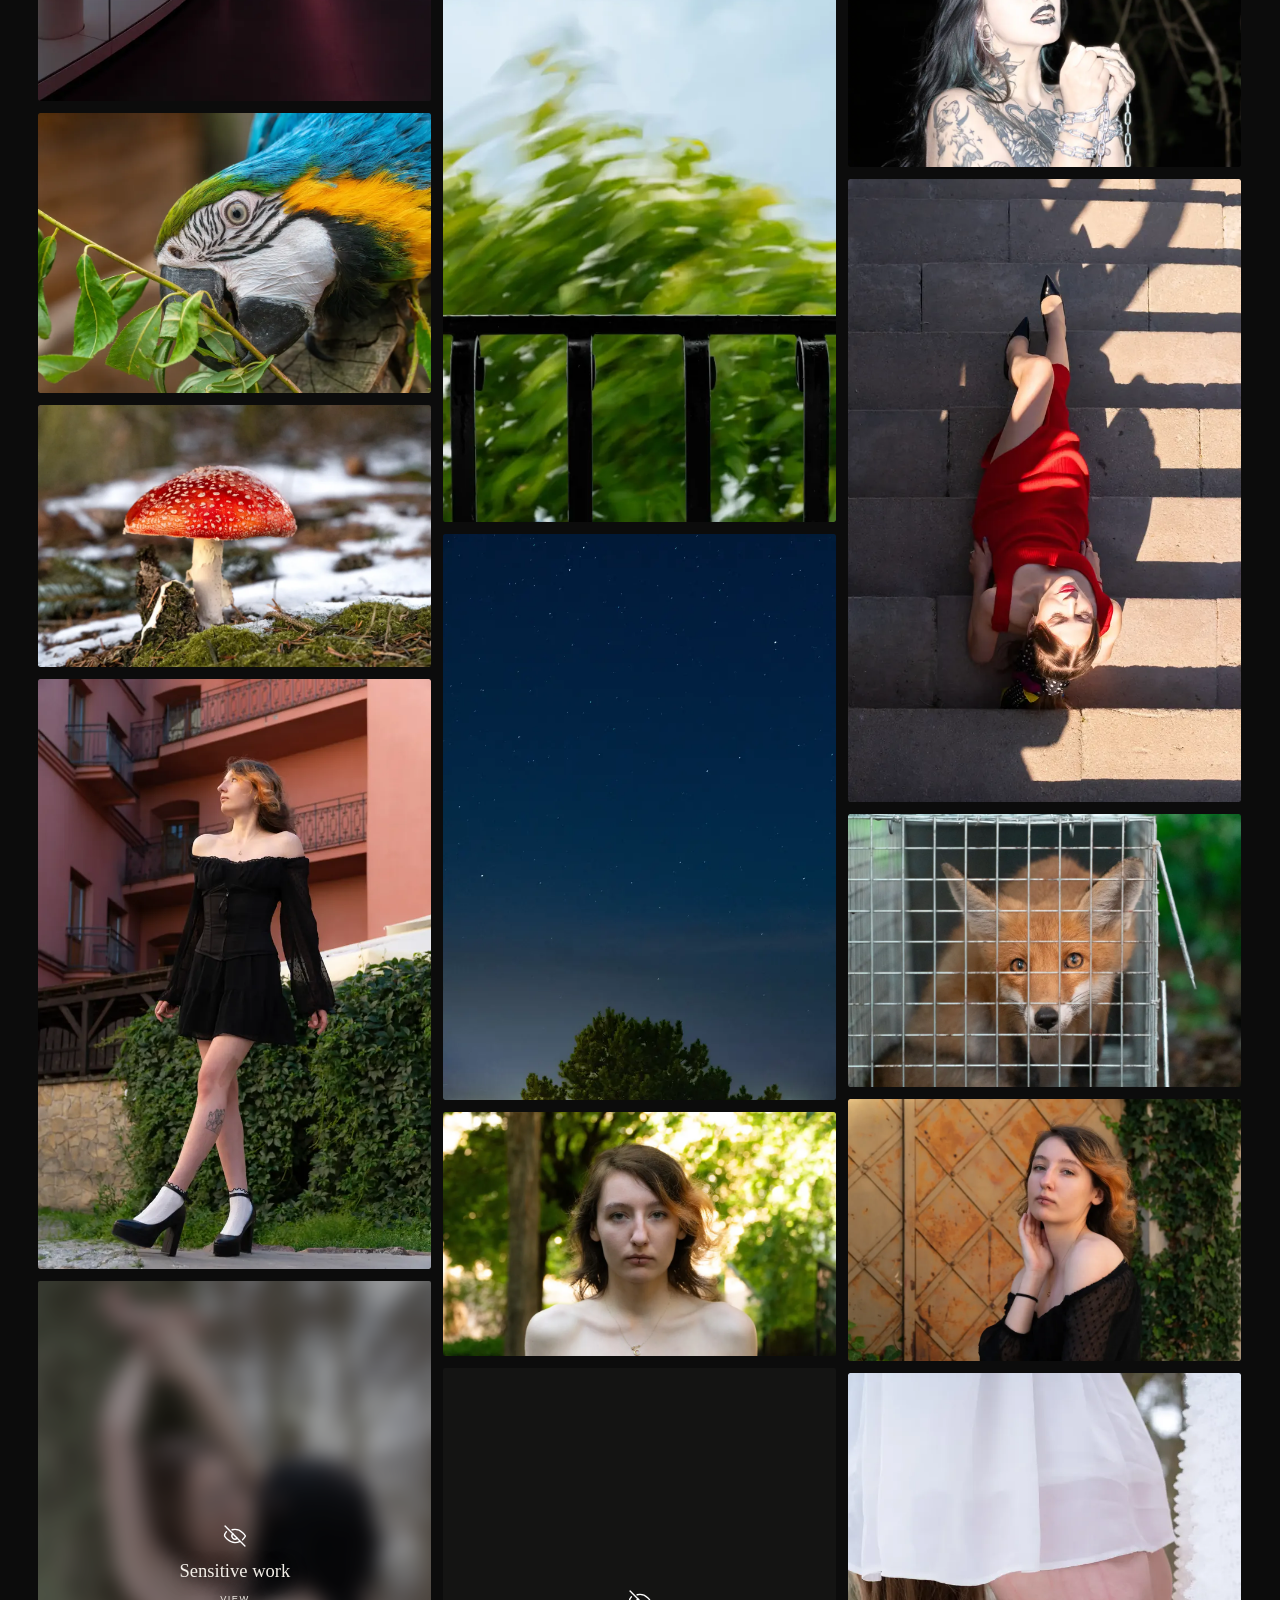
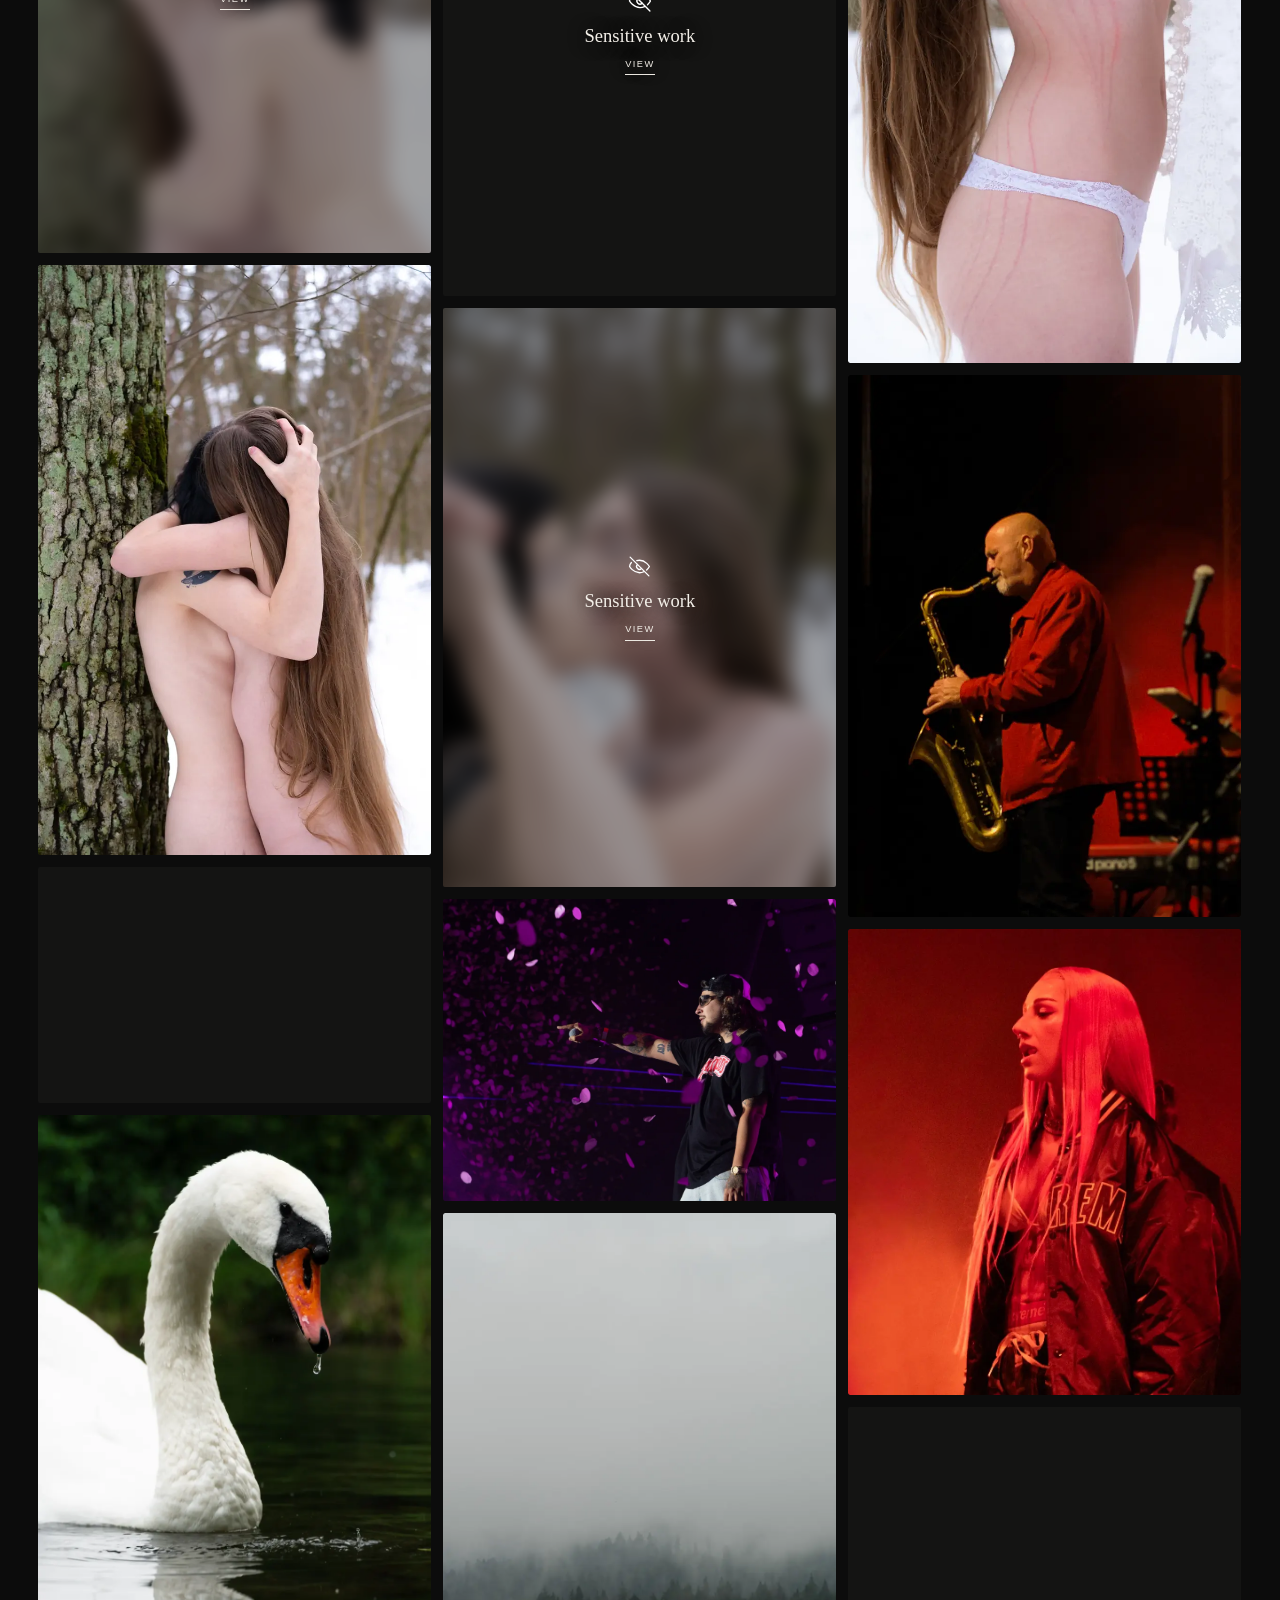
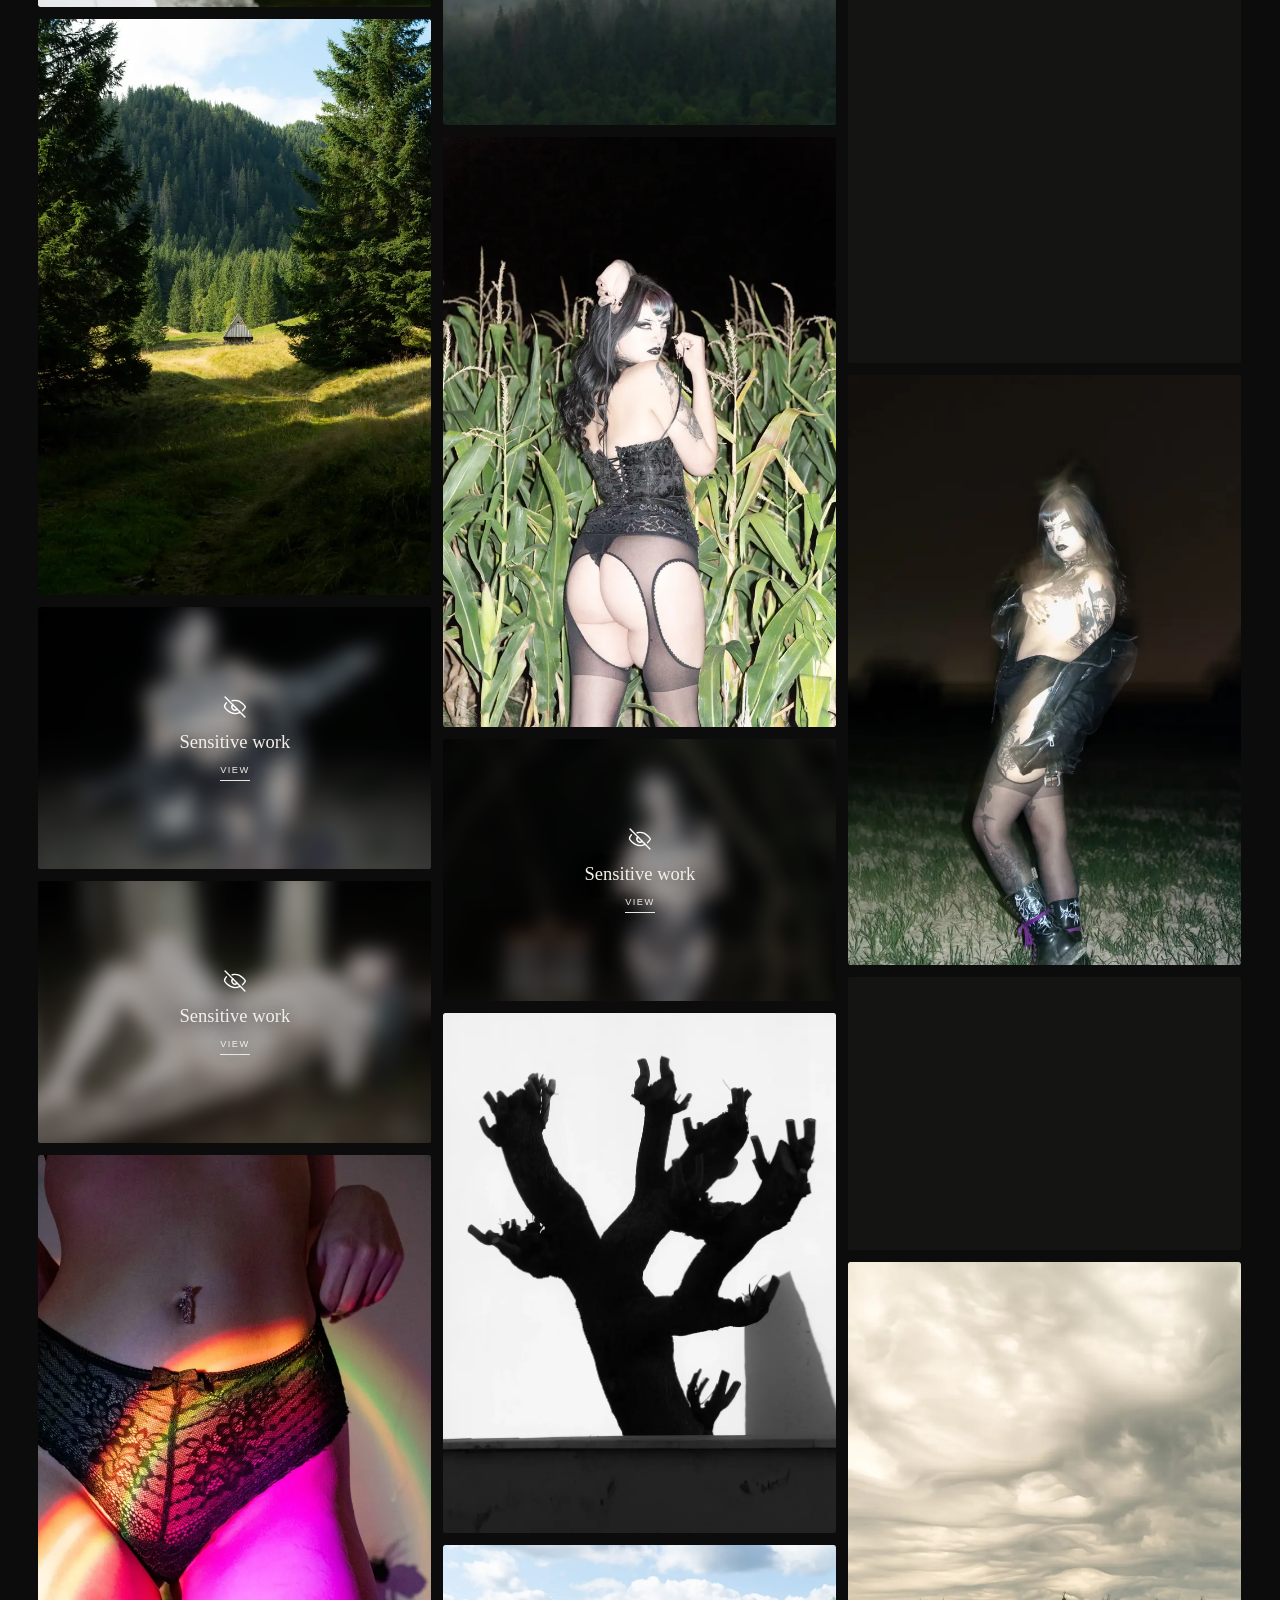
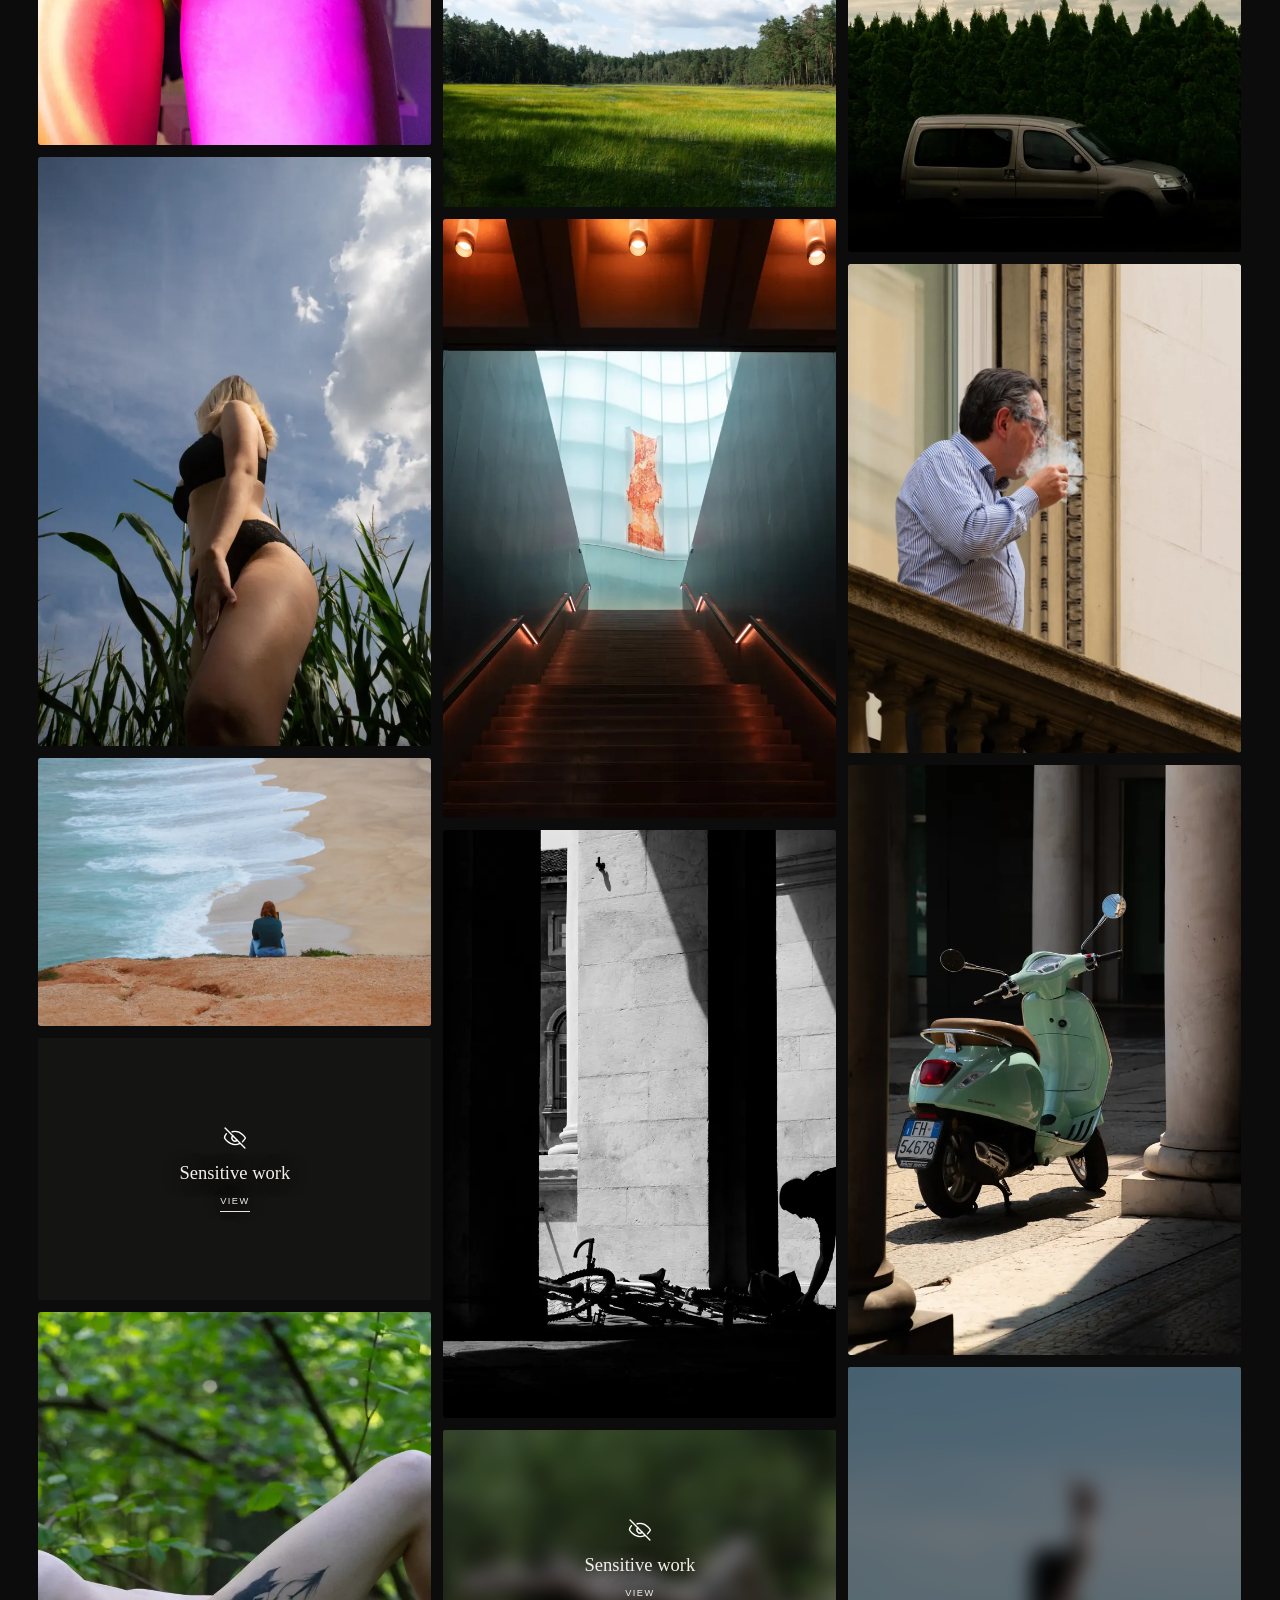
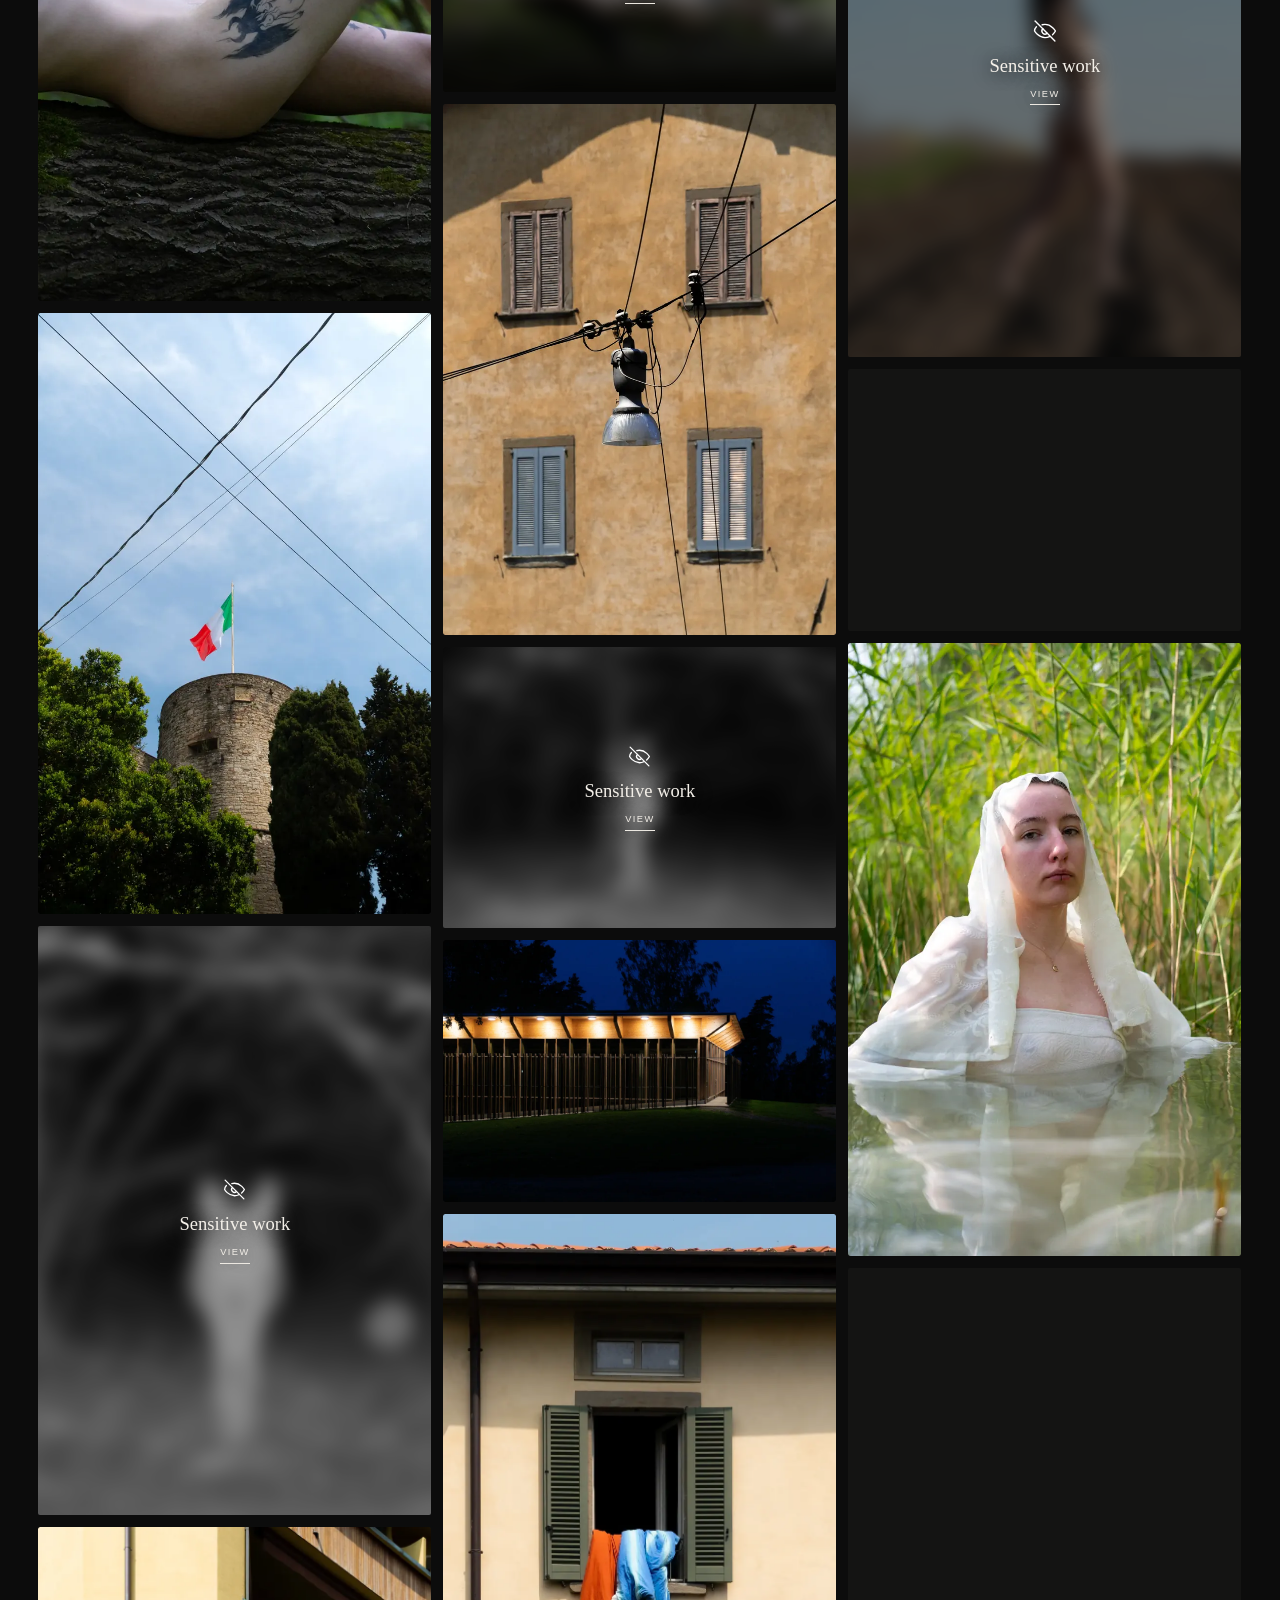
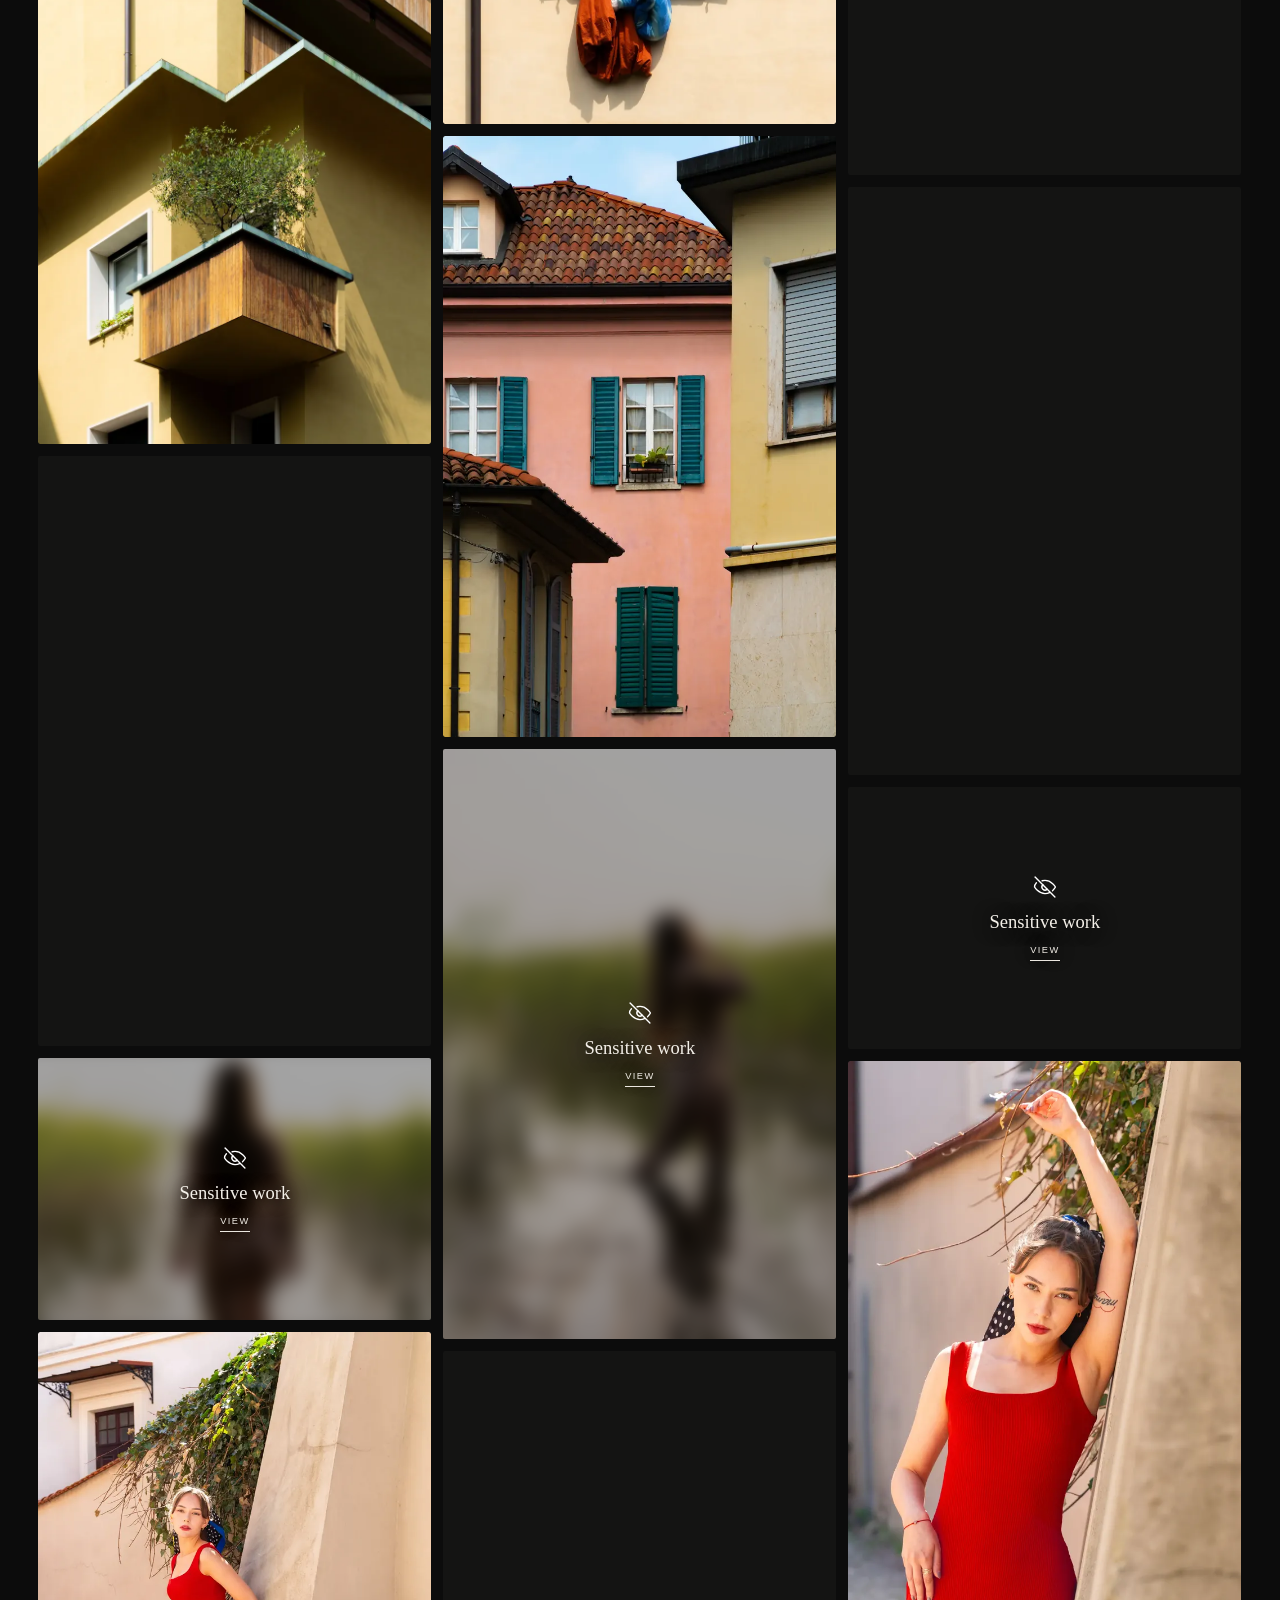
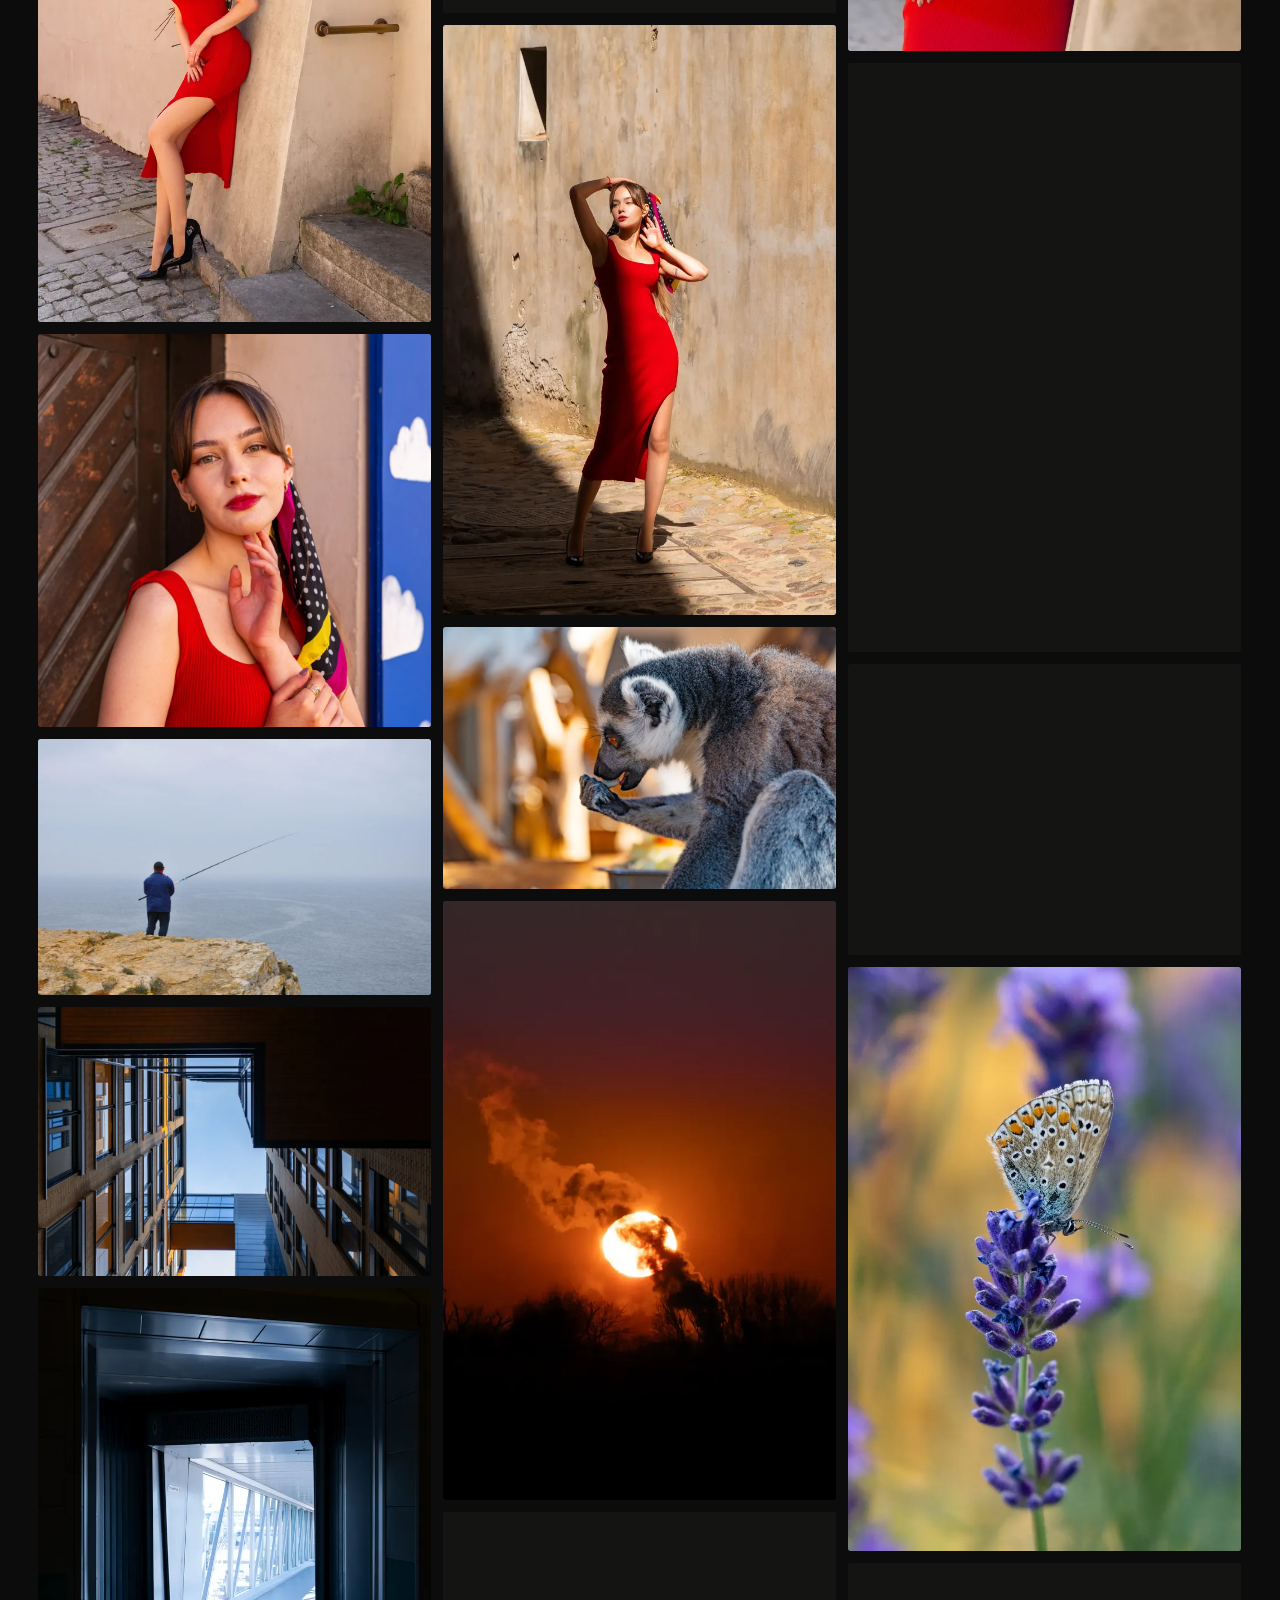
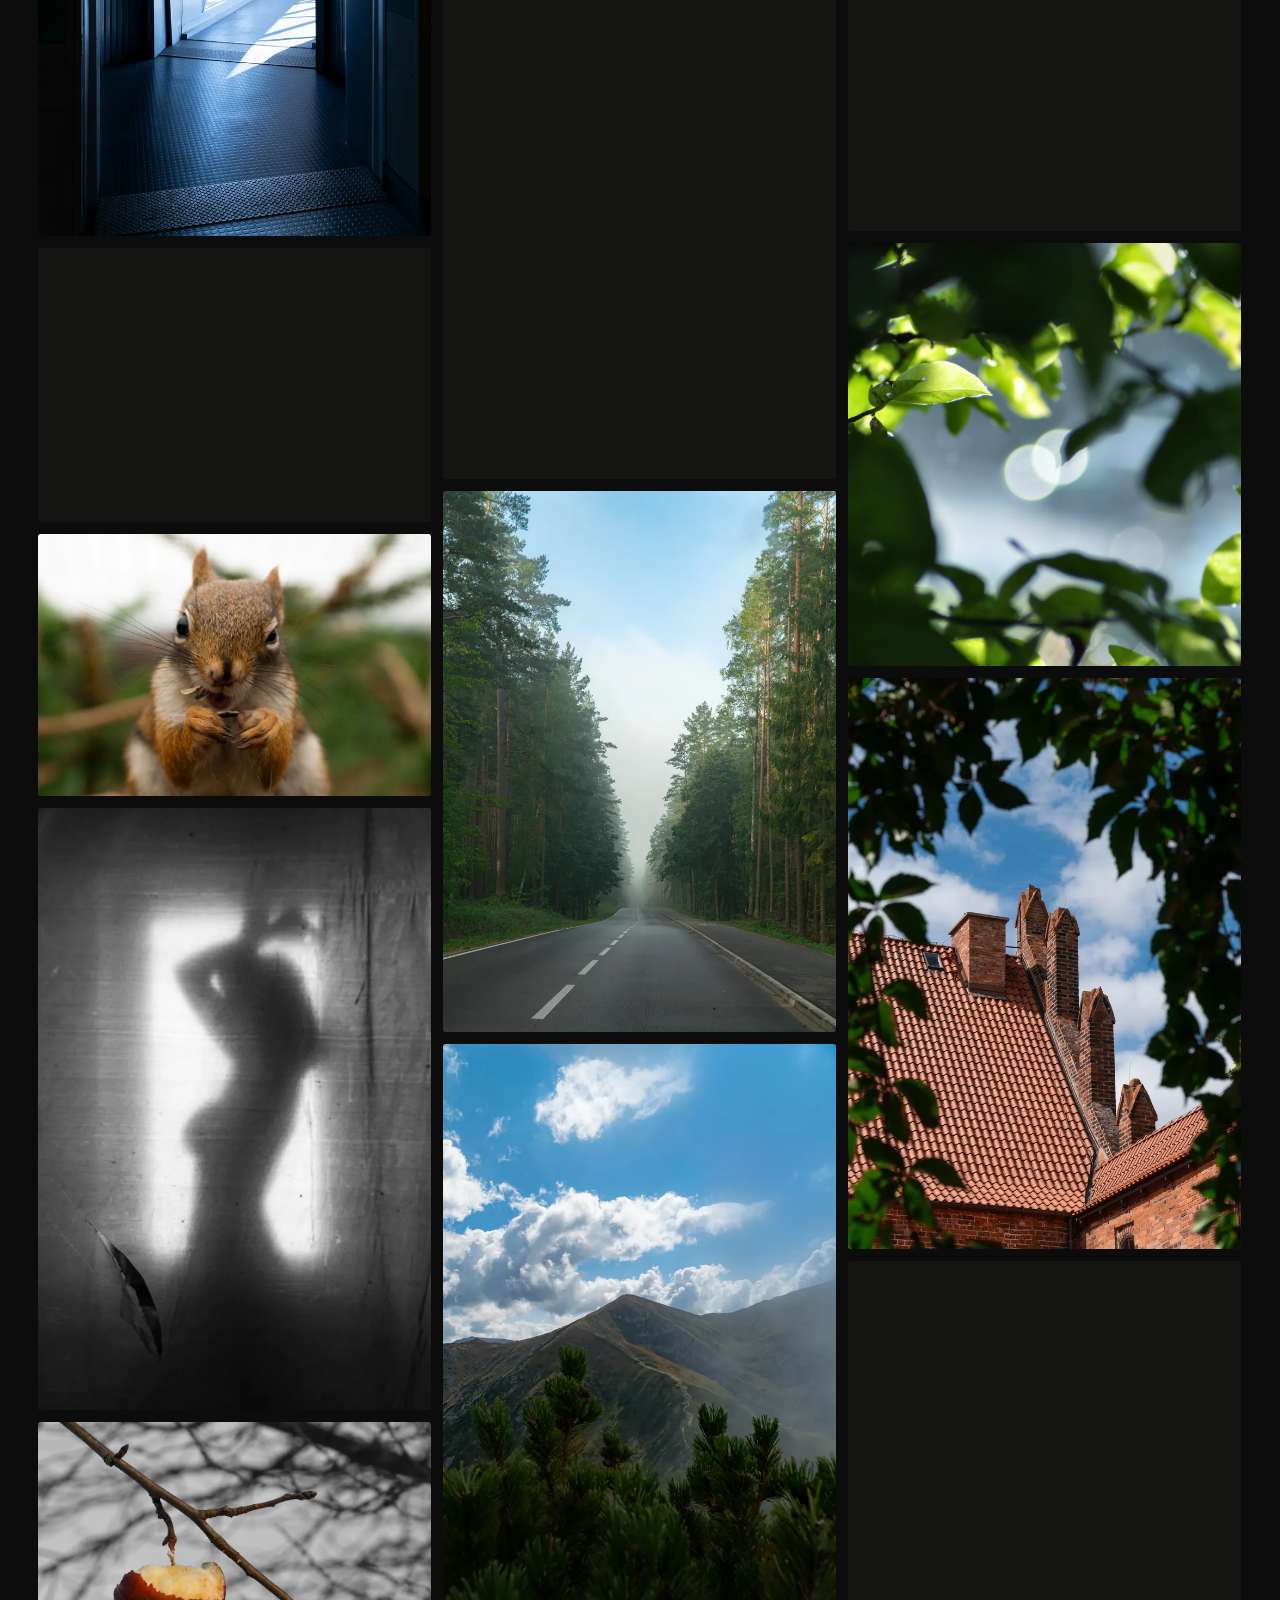
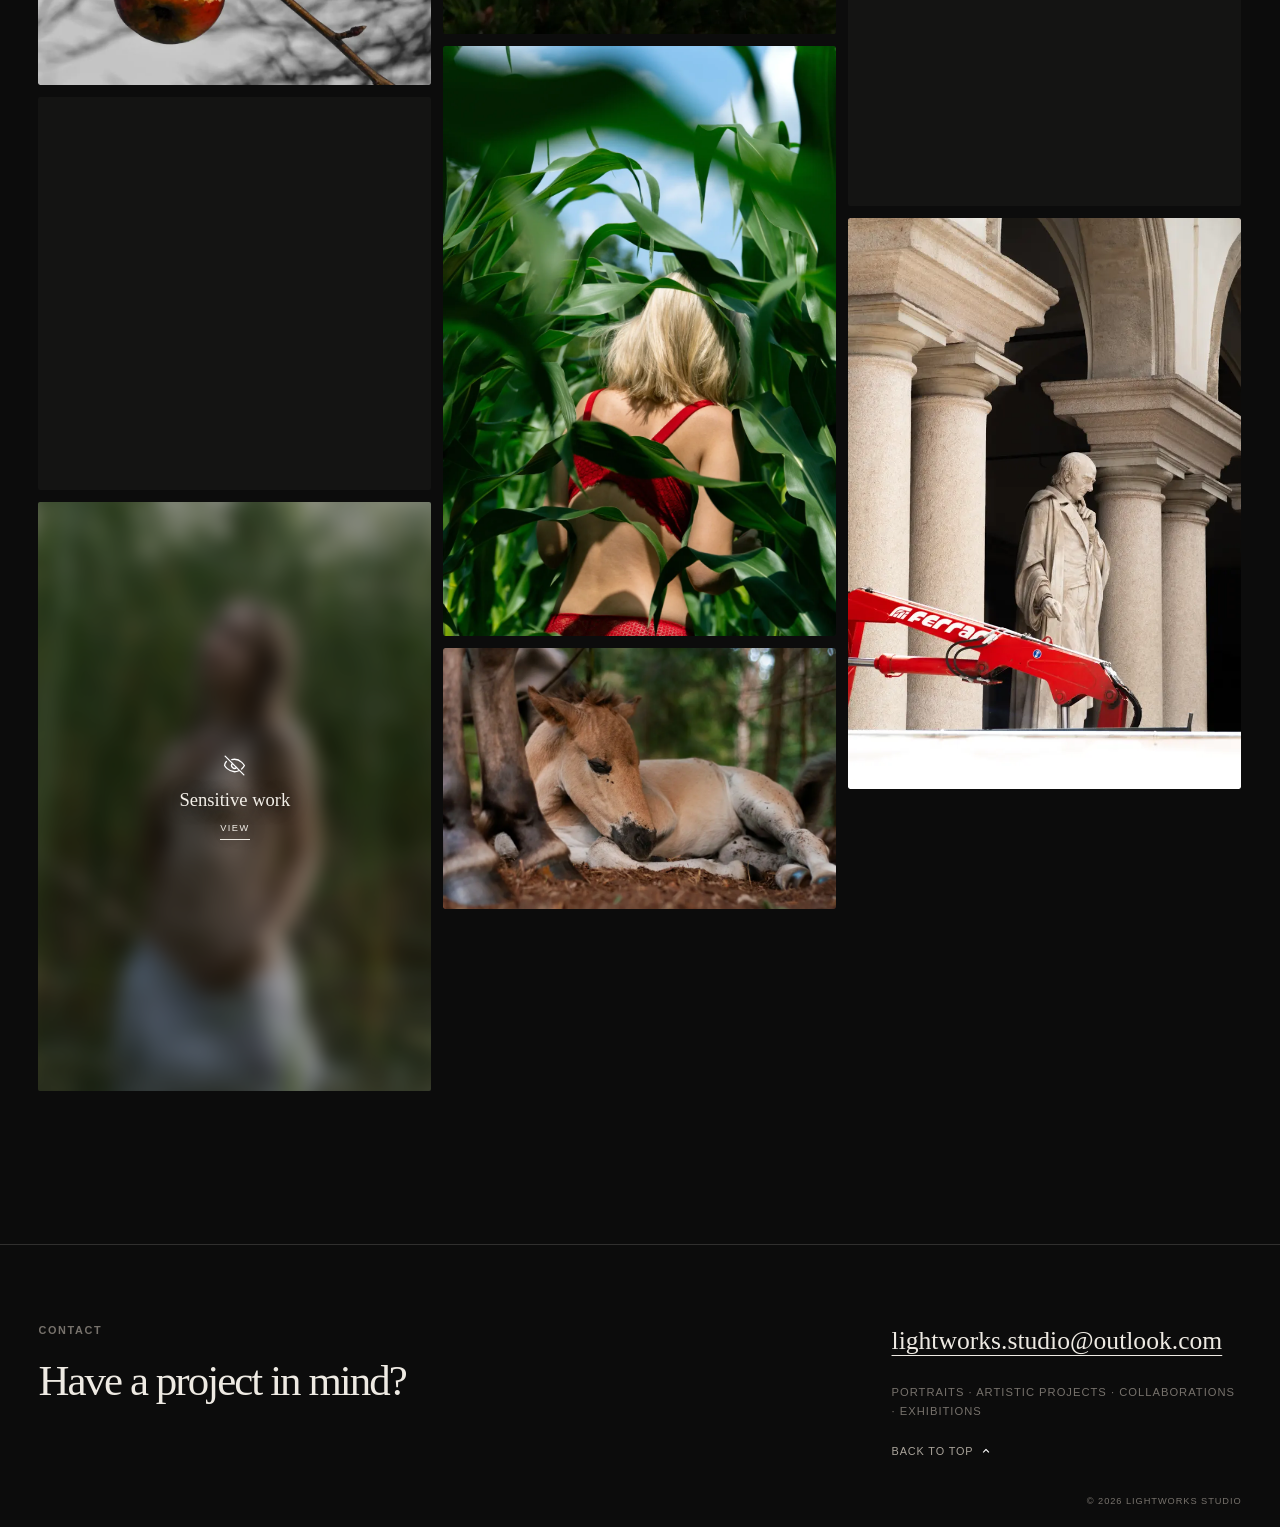
==== commit 2e8726f3: "Mobile lightbox: info always on the bottom line, muse above, captions roll in sync with the photo" ====
--- a/index.html
+++ b/index.html
@@ -111,22 +111,18 @@
             <span>Image unavailable</span>
           </span>
           <figcaption class="lightbox-caption">
-            <div class="lightbox-caption-row">
-              <div>
-                <strong id="lightbox-photo-title" hidden></strong>
-                <span id="lightbox-date" hidden></span>
-                <span id="lightbox-tags" hidden></span>
-              </div>
-              <span class="lightbox-count" id="lightbox-count"></span>
-              <button class="copy-link" id="copy-link" type="button" aria-label="Copy a direct link to this photograph">
-                <span class="ui-icon ui-icon-copy-link" aria-hidden="true"></span>
-                <span id="copy-link-status" aria-live="polite">Copy link</span>
-              </button>
+            <div class="lightbox-roll lightbox-info">
+              <strong id="lightbox-photo-title" hidden></strong>
+              <span id="lightbox-date" hidden></span>
+              <span id="lightbox-tags" hidden></span>
             </div>
-            <div class="lightbox-caption-row">
-              <span id="lightbox-credit" hidden></span>
-              <span class="lightbox-credit">© <span data-current-year>2026</span> <span data-site-copyright-name>Lightworks Studio</span></span>
-            </div>
+            <span class="lightbox-roll lightbox-count"><span id="lightbox-count"></span></span>
+            <button class="copy-link" id="copy-link" type="button" aria-label="Copy a direct link to this photograph">
+              <span class="ui-icon ui-icon-copy-link" aria-hidden="true"></span>
+              <span id="copy-link-status" aria-live="polite">Copy link</span>
+            </button>
+            <span class="lightbox-roll lightbox-muse" id="lightbox-credit" hidden></span>
+            <span class="lightbox-credit">© <span data-current-year>2026</span> <span data-site-copyright-name>Lightworks Studio</span></span>
           </figcaption>
         </figure>
         <div class="lightbox-scroll-cue" id="lightbox-scroll-cue" aria-hidden="true" hidden>
--- a/css/styles.css
+++ b/css/styles.css
@@ -868,15 +868,21 @@
   text-transform: uppercase;
 }
 
-.lightbox-caption-row {
-  display: contents;
-}
-
-.lightbox-caption-row > div,
-.lightbox-caption-row > span {
+.lightbox-caption > div,
+.lightbox-caption > span {
   display: inline-flex;
   flex-wrap: wrap;
   gap: 7px;
+}
+
+.lightbox-caption [hidden] {
+  display: none;
+}
+
+/* Each changing line clips its own text, so a photograph's details can roll
+   out and in without leaving their place. */
+.lightbox-roll {
+  overflow: hidden;
 }
 
 .lightbox-caption strong {
@@ -922,7 +928,7 @@
 }
 
 .muse-name {
-  color: var(--paper);
+  color: var(--paper-muted);
 }
 
 .lightbox-close,
@@ -1130,49 +1136,68 @@
     clip-path: inset(0 round var(--photo-radius));
   }
 
-  /* Two rows pinned to the bottom edge: date, type, count and copy link above;
-     muse and copyright below. */
+  /* Pinned to the bottom edge. Top line: the muse (when there is one) and the
+     copy link. Bottom line: date, type and count, with the copyright on the
+     right. If a phone is too narrow, the copyright drops to its own line. */
   .lightbox-caption {
     width: 100%;
     min-height: 0;
-    flex-direction: column;
-    align-items: stretch;
-    justify-content: flex-end;
-    gap: 6px;
-    padding-inline: 4px;
+    flex-wrap: wrap;
+    align-items: flex-start;
+    justify-content: flex-start;
+    gap: 0 14px;
+    padding-inline: 0;
+    font-size: 0.6rem;
+    letter-spacing: 0.05em;
     white-space: nowrap;
   }
 
-  .lightbox-caption-row {
-    display: flex;
-    align-items: flex-start;
-    gap: 14px;
-  }
-
-  .lightbox-caption-row > div,
-  .lightbox-caption-row > span {
-    flex: none;
-  }
-
-  .lightbox-caption-row > div,
-  .lightbox-caption-row > #lightbox-credit {
+  /* Forces the line break between the two lines. */
+  .lightbox-caption::before {
+    content: "";
+    order: 3;
+    flex: 0 0 100%;
+    height: 0;
+  }
+
+  .lightbox-caption > .lightbox-muse {
+    order: 1;
+    flex: 0 1 auto;
+    flex-wrap: nowrap;
+    min-width: 0;
+    gap: 0.6em;
+    white-space: normal;
+  }
+
+  .lightbox-caption > .copy-link {
+    order: 2;
+    margin-left: auto;
+  }
+
+  .lightbox-caption > .lightbox-info,
+  .lightbox-caption > .lightbox-count,
+  .lightbox-caption > .lightbox-credit {
+    margin-top: 6px;
+  }
+
+  .lightbox-caption > .lightbox-info {
+    order: 4;
     flex: 0 1 auto;
     min-width: 0;
     white-space: normal;
   }
 
-  .lightbox-caption-row > #lightbox-credit {
-    flex-wrap: nowrap;
-    gap: 0.5em;
+  .lightbox-caption > .lightbox-count {
+    order: 5;
+  }
+
+  .lightbox-caption > .lightbox-credit {
+    order: 6;
+    margin-left: auto;
   }
 
   .muse-name {
     min-width: 0;
-  }
-
-  .copy-link,
-  .lightbox-caption-row > .lightbox-credit {
-    margin-left: auto;
   }
 
   .lightbox-nav {
@@ -1200,7 +1225,7 @@
     transform: translate3d(-50%, 0, 0);
   }
 
-  .lightbox.show-scroll-cue .lightbox-figure {
+  .lightbox.show-scroll-cue .lightbox-figure > img {
     animation: mobile-picture-nudge 1100ms cubic-bezier(0.22, 1, 0.36, 1) 620ms 1;
   }
 
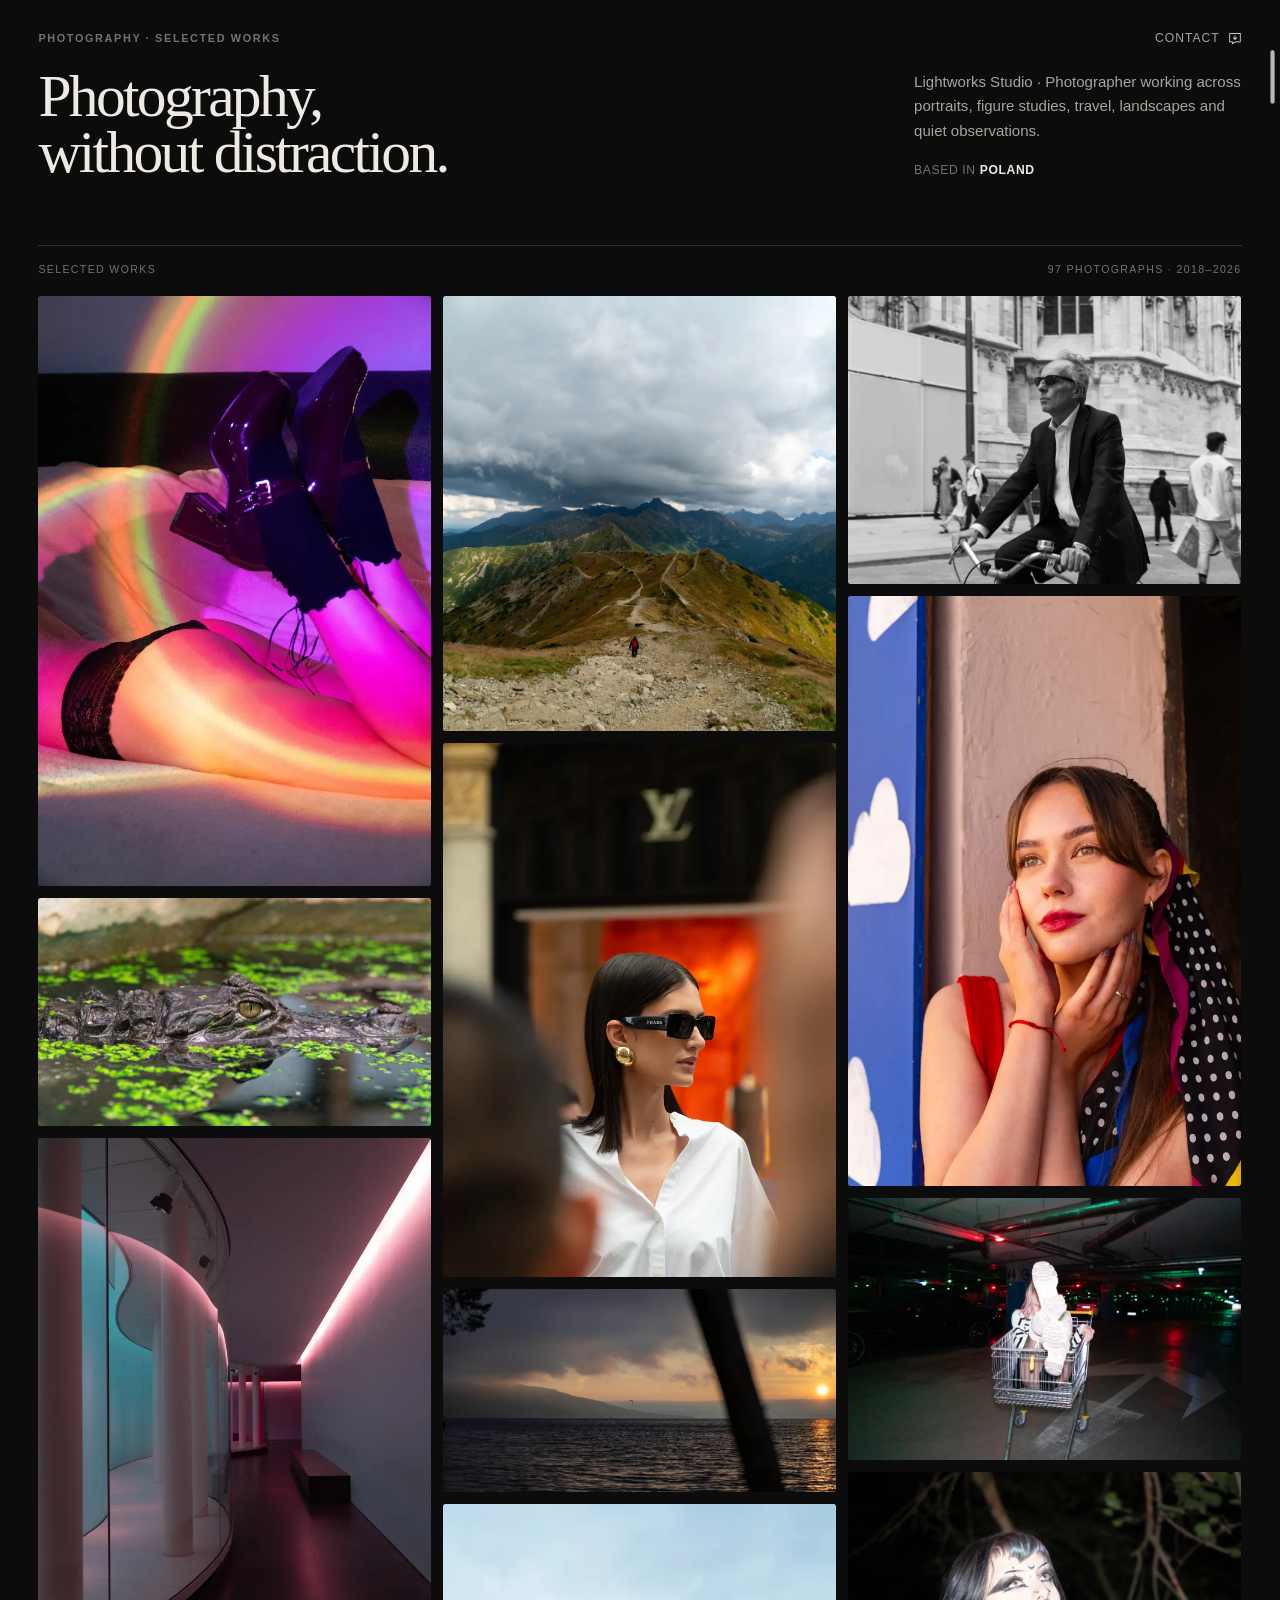
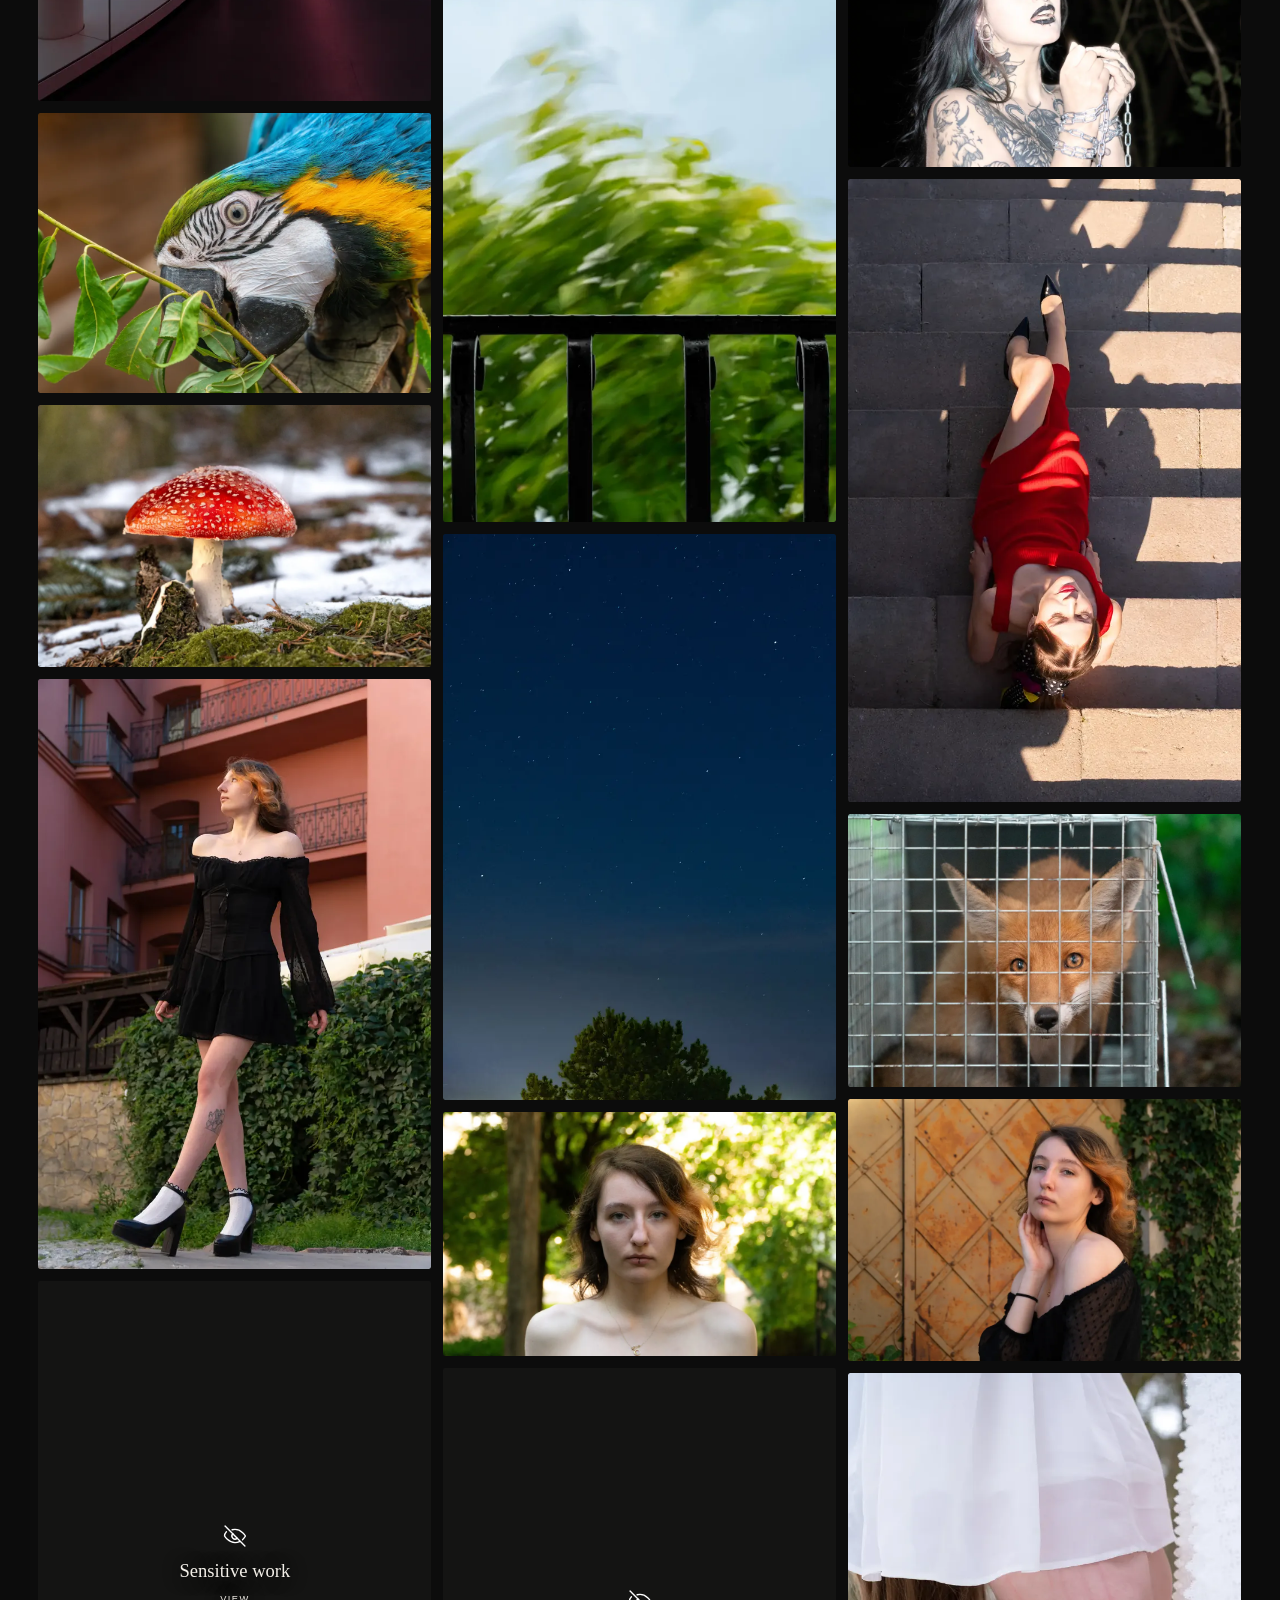
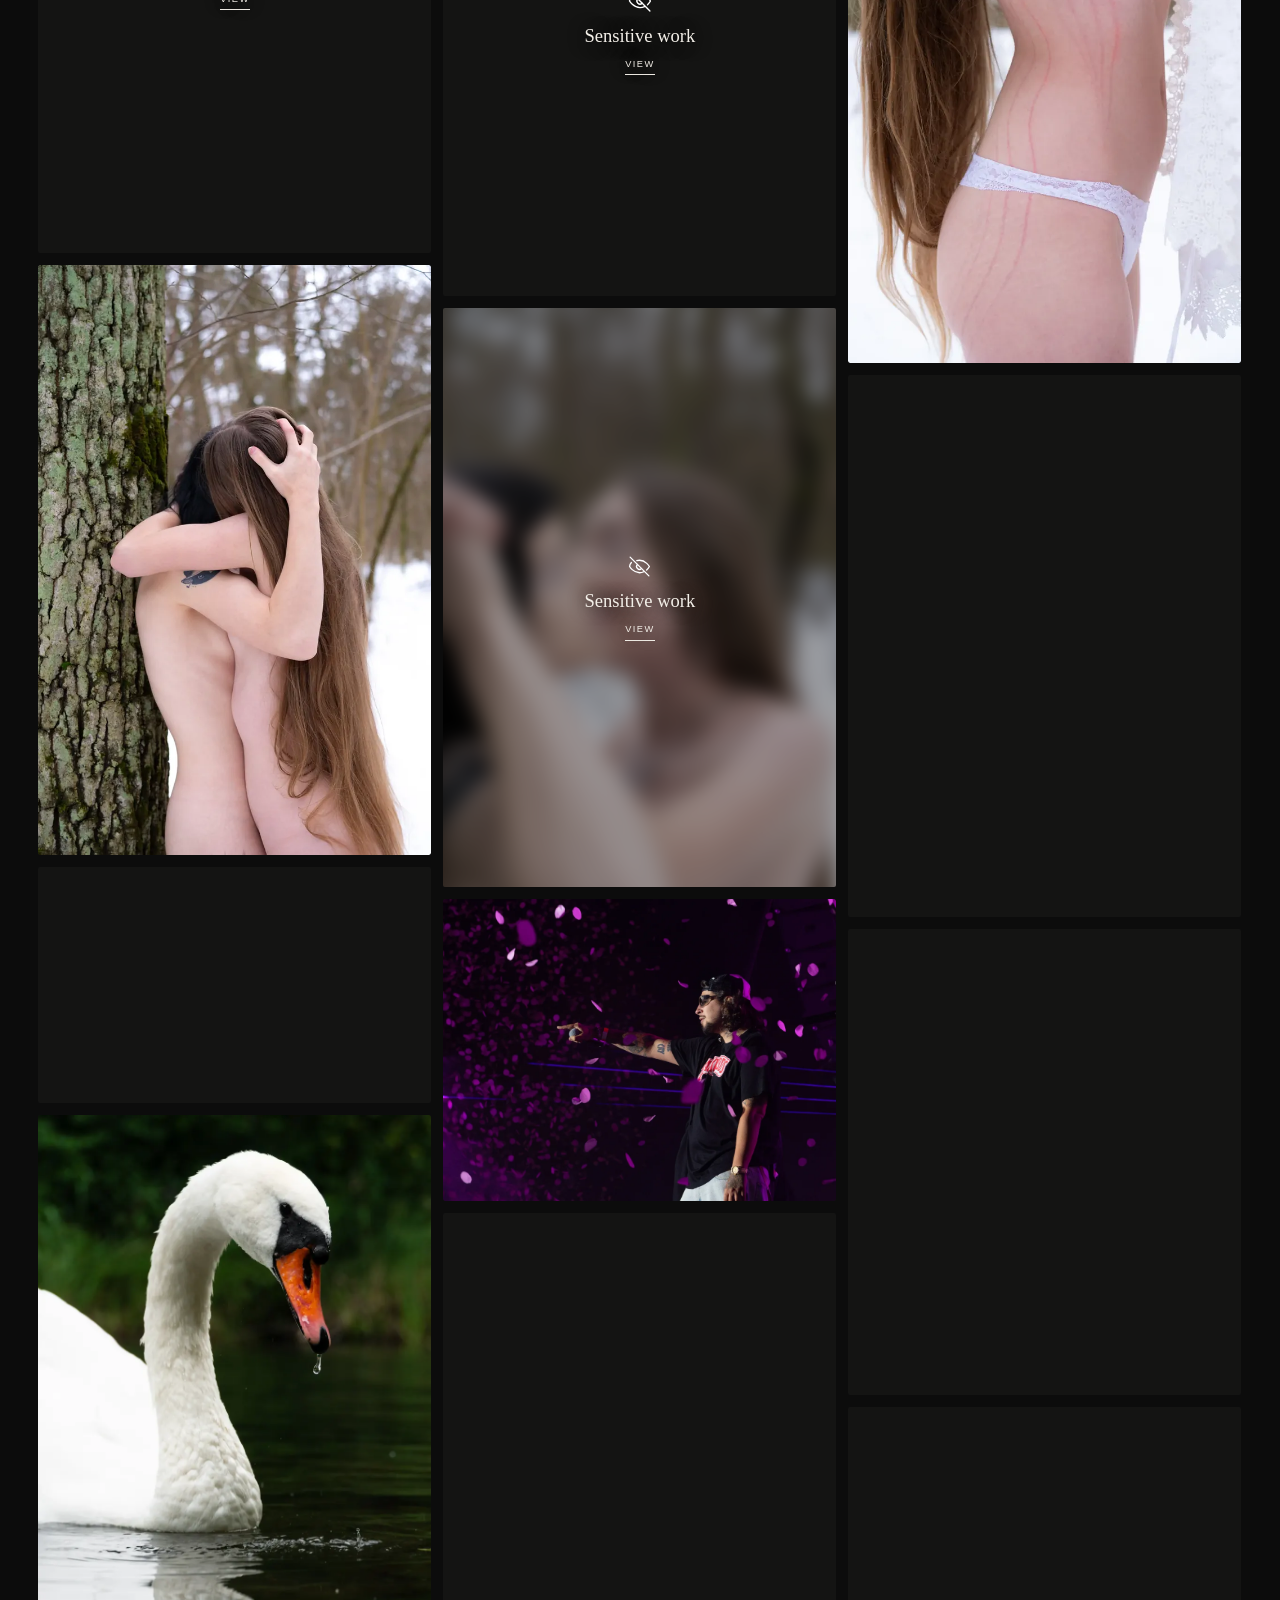
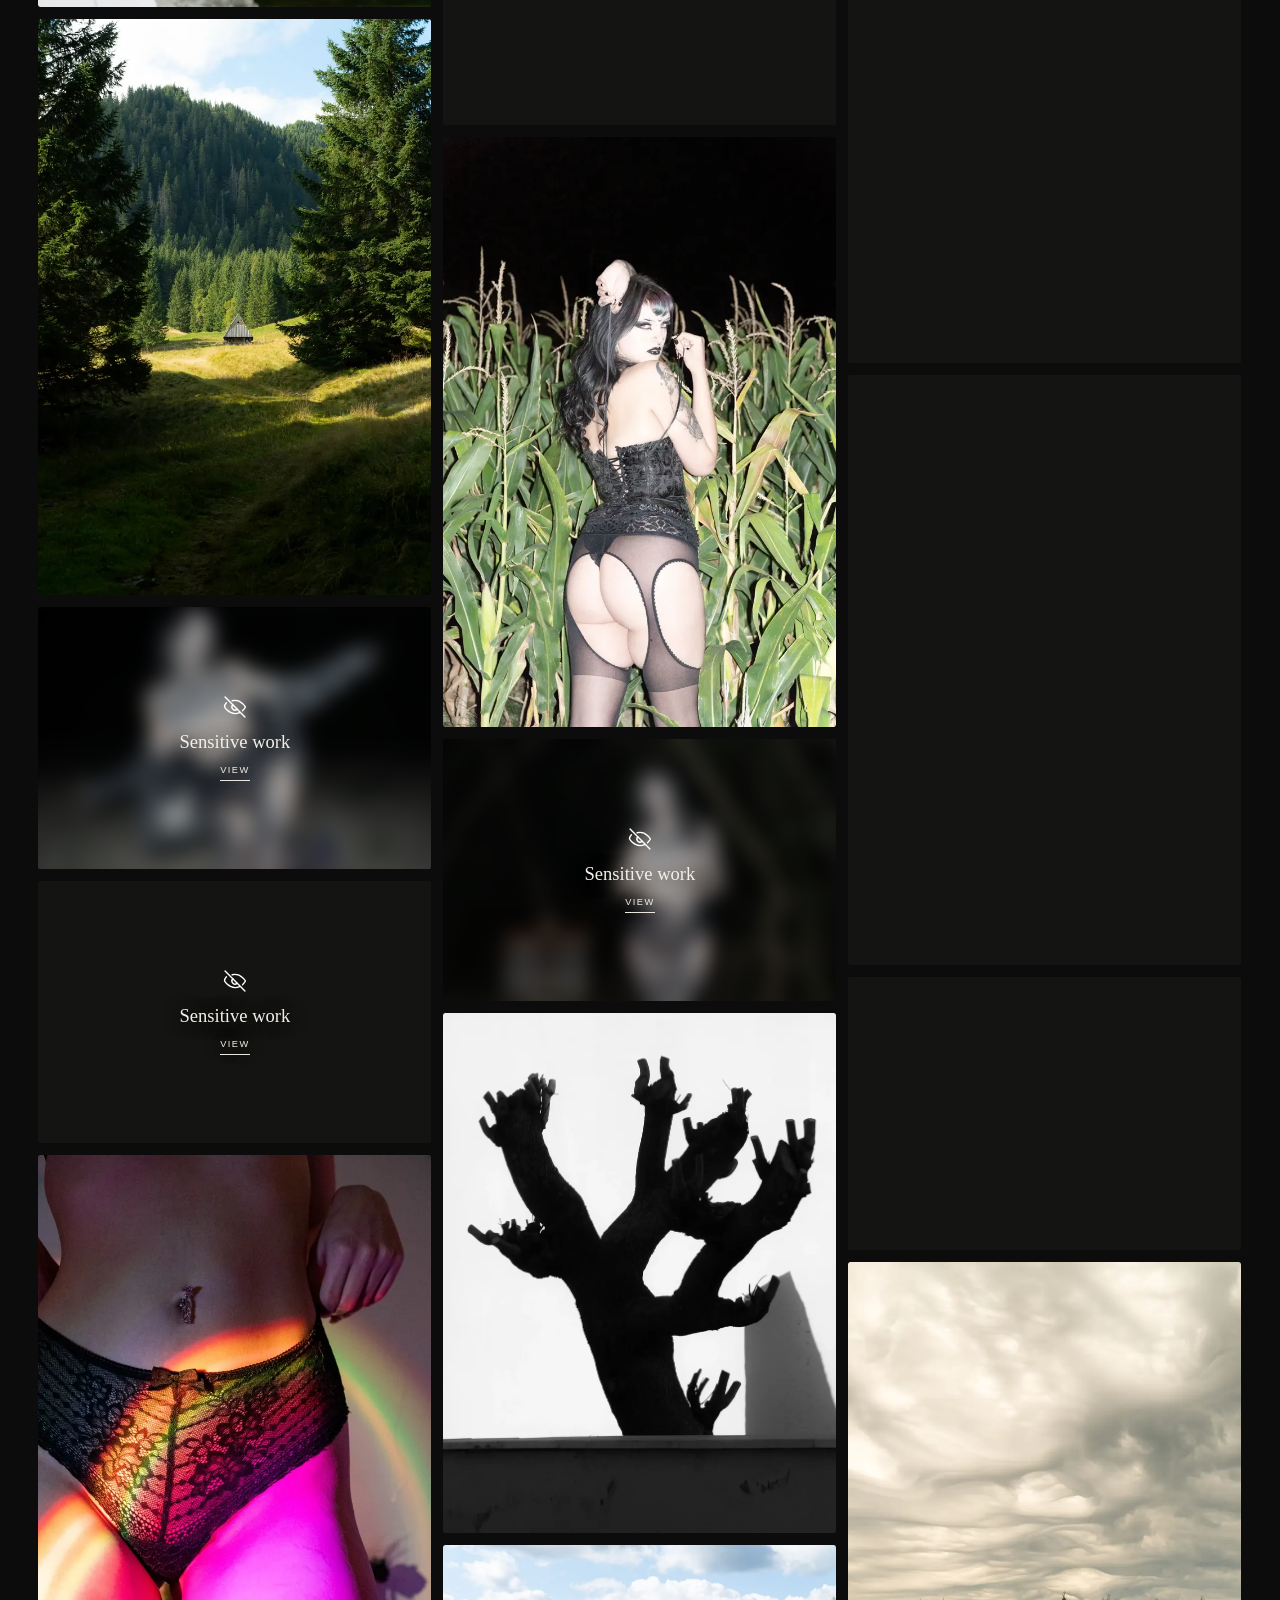
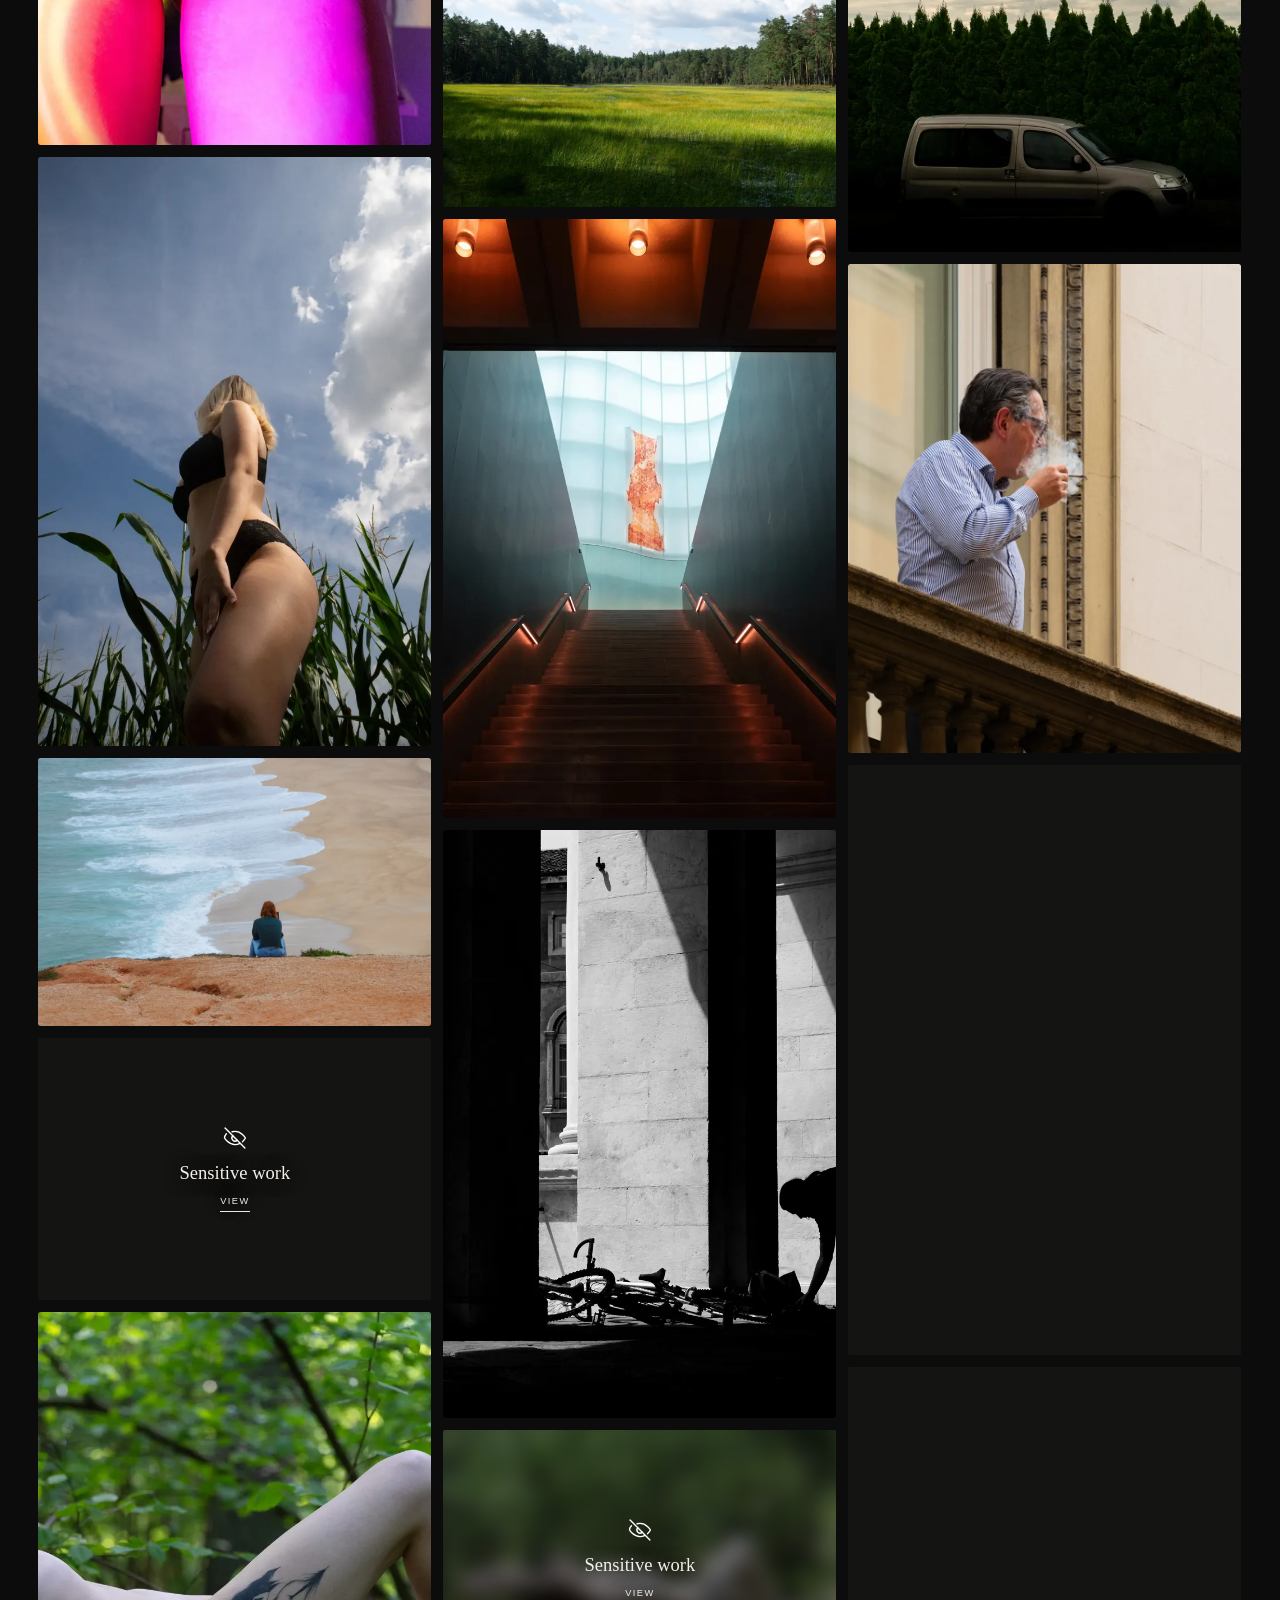
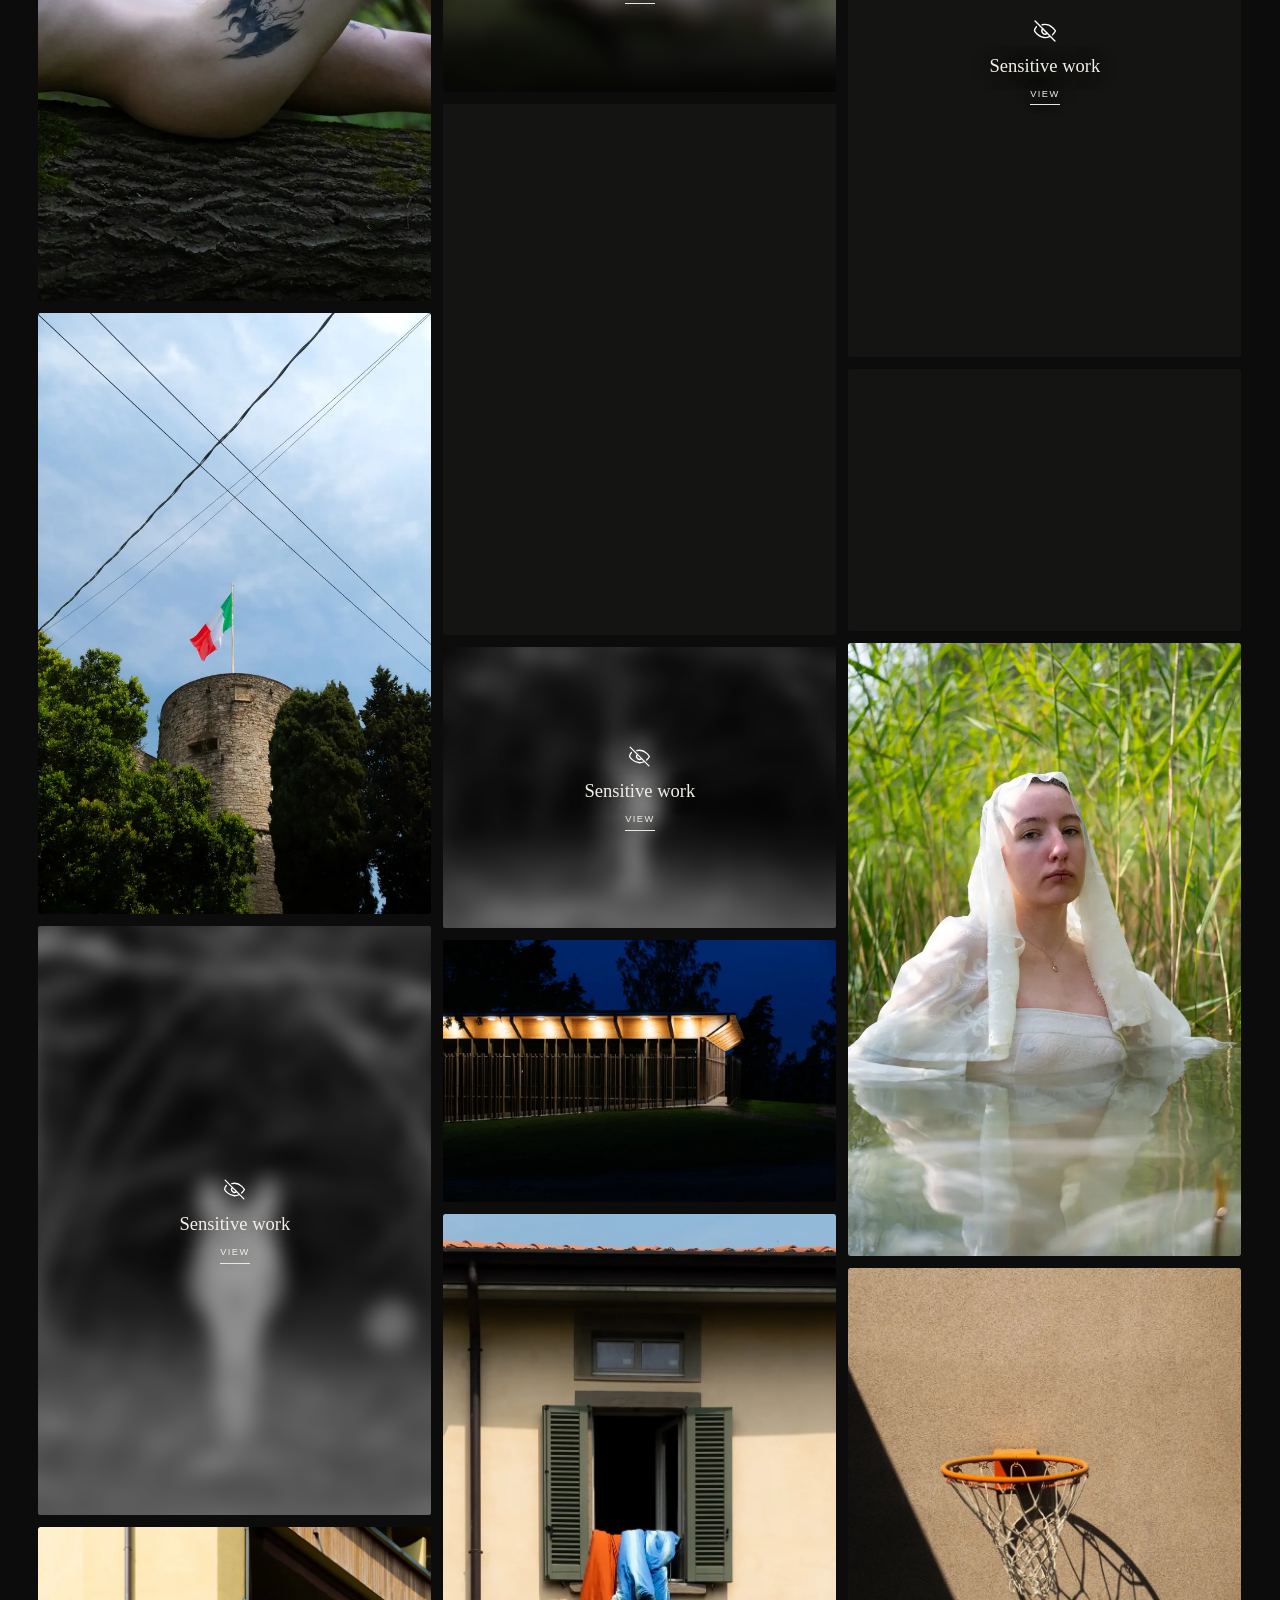
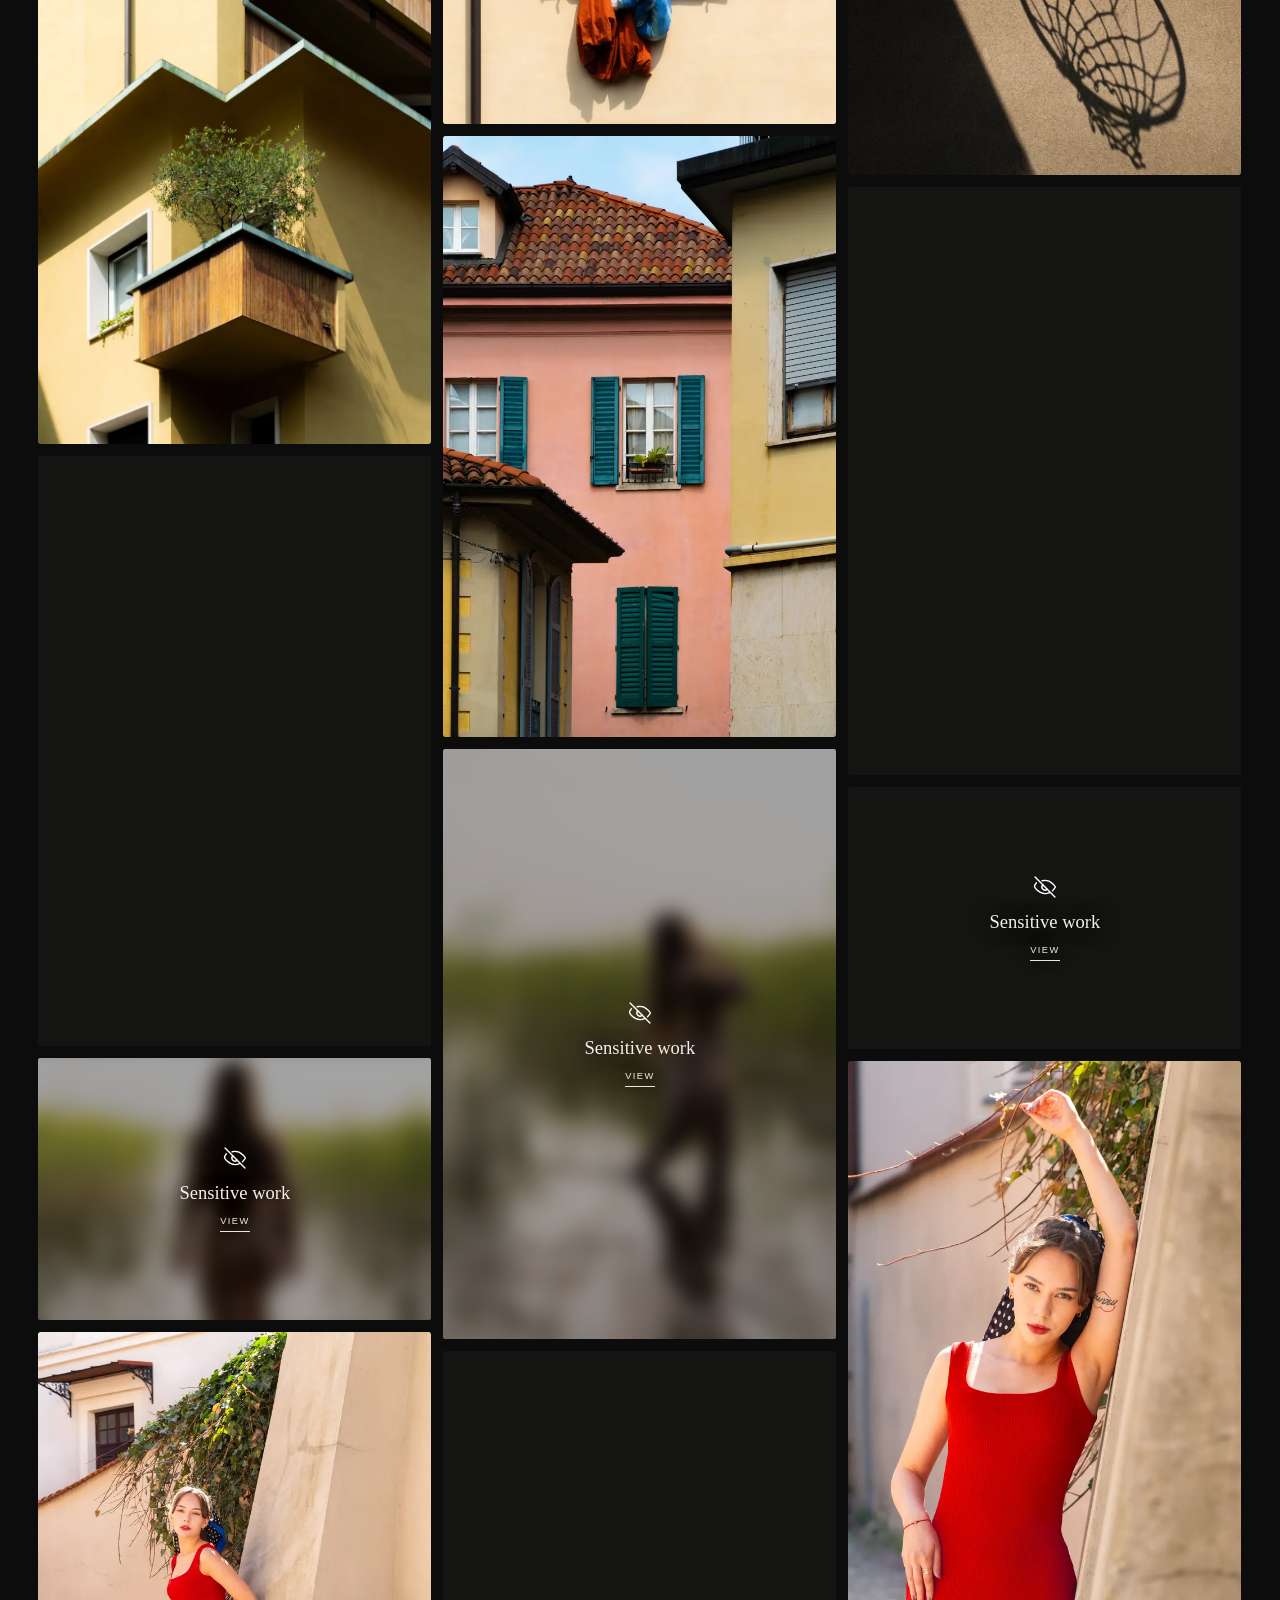
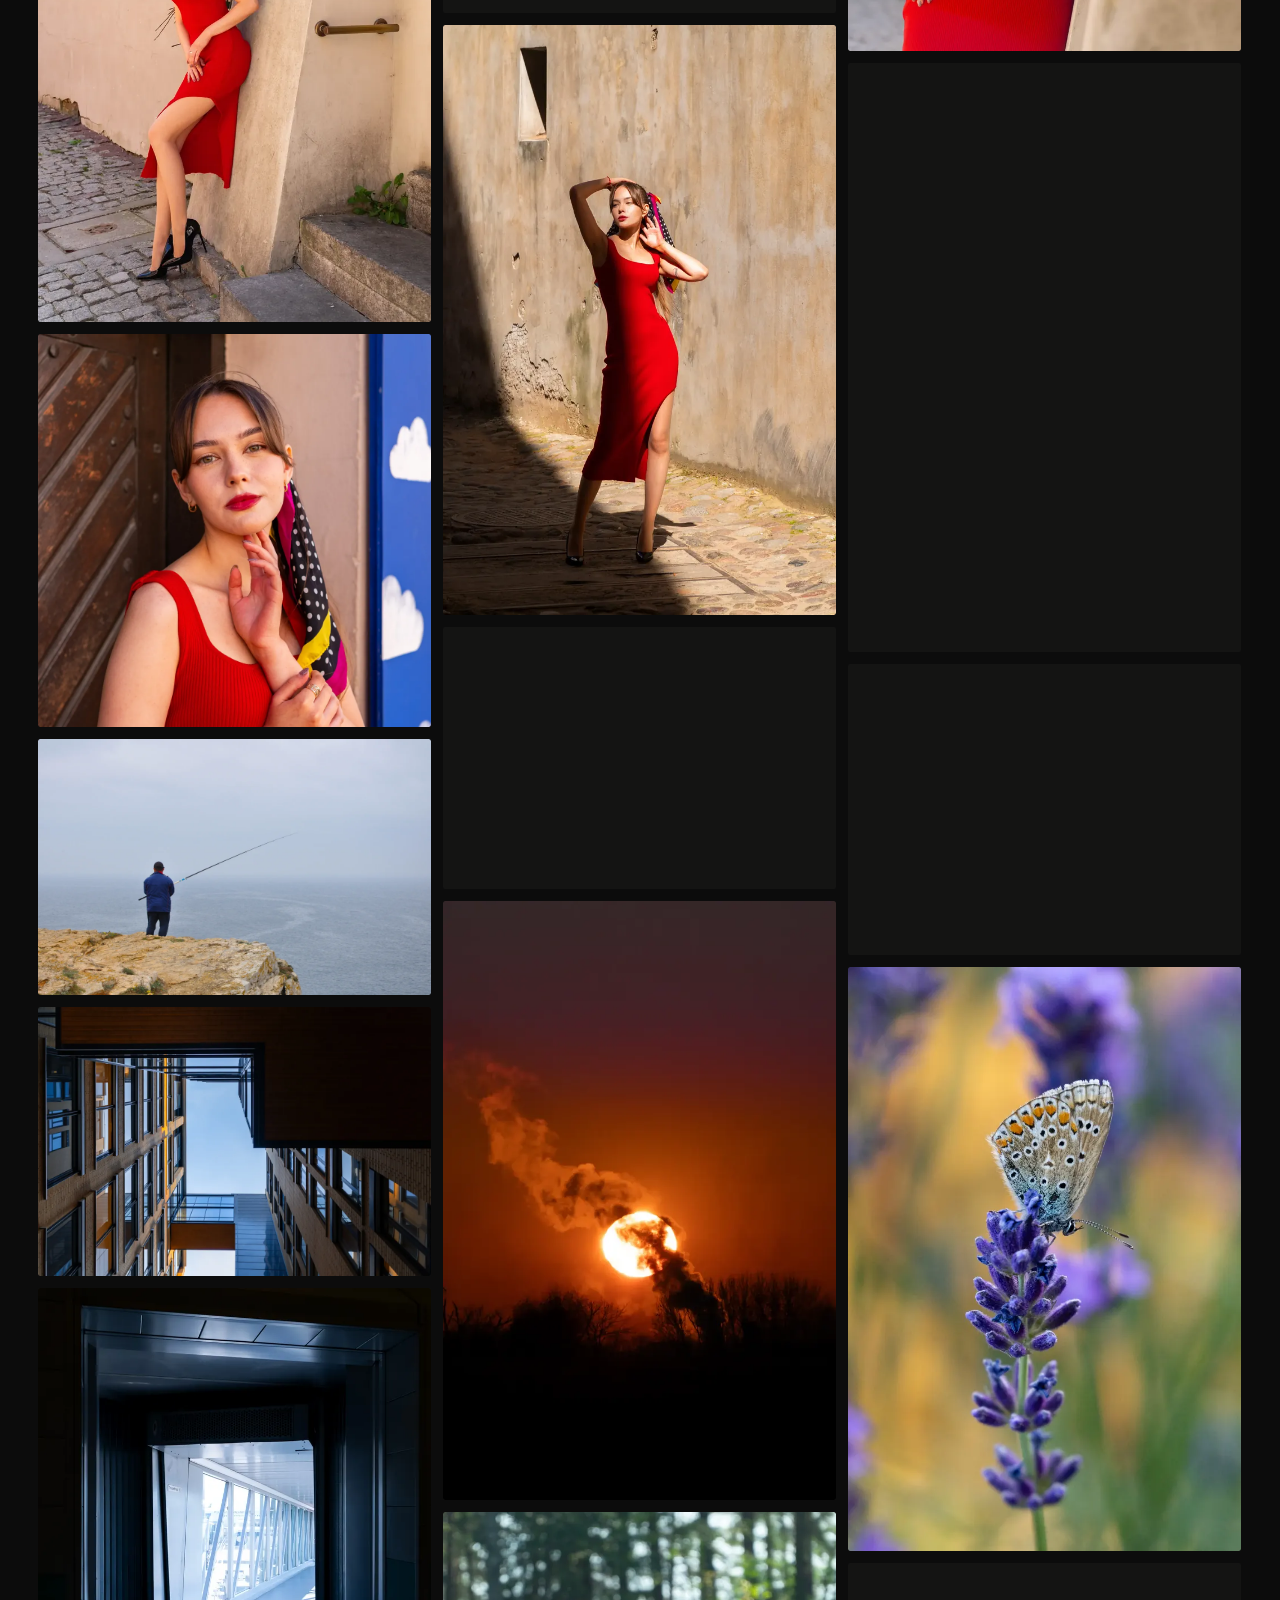
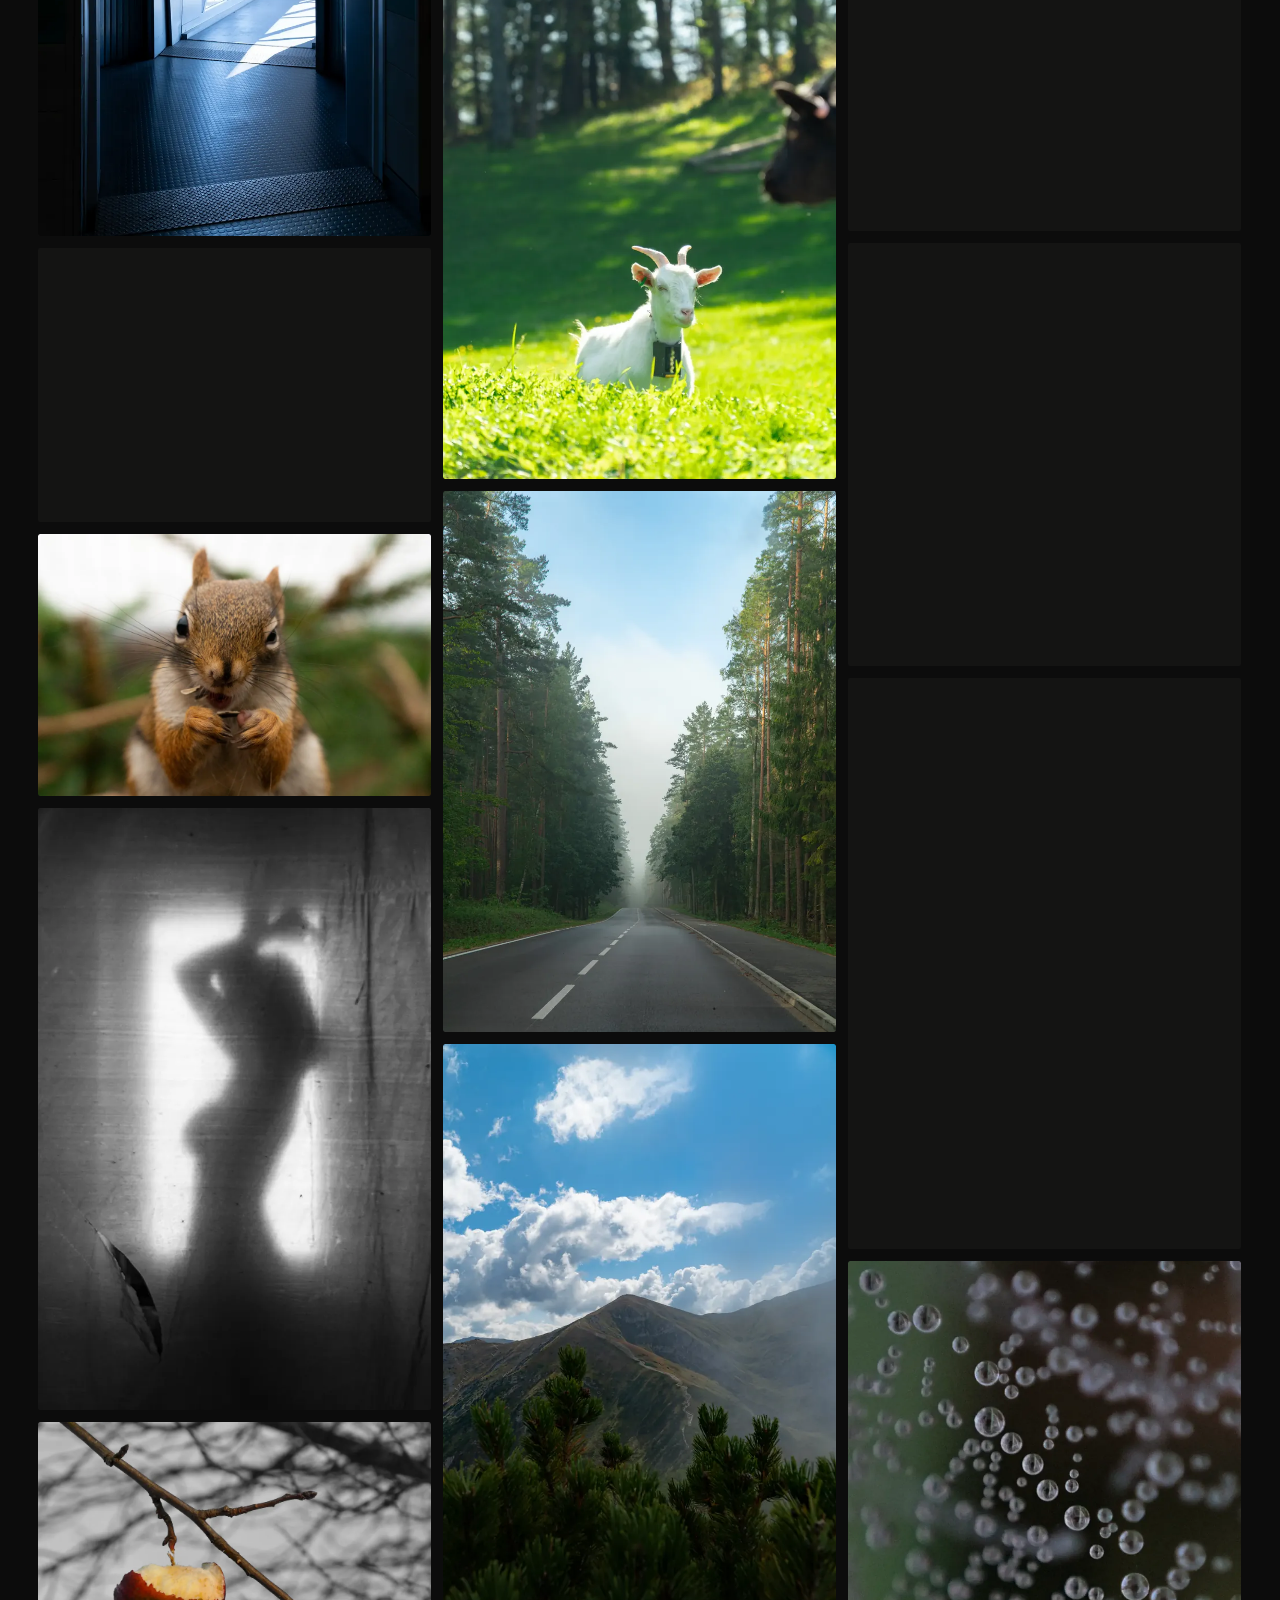
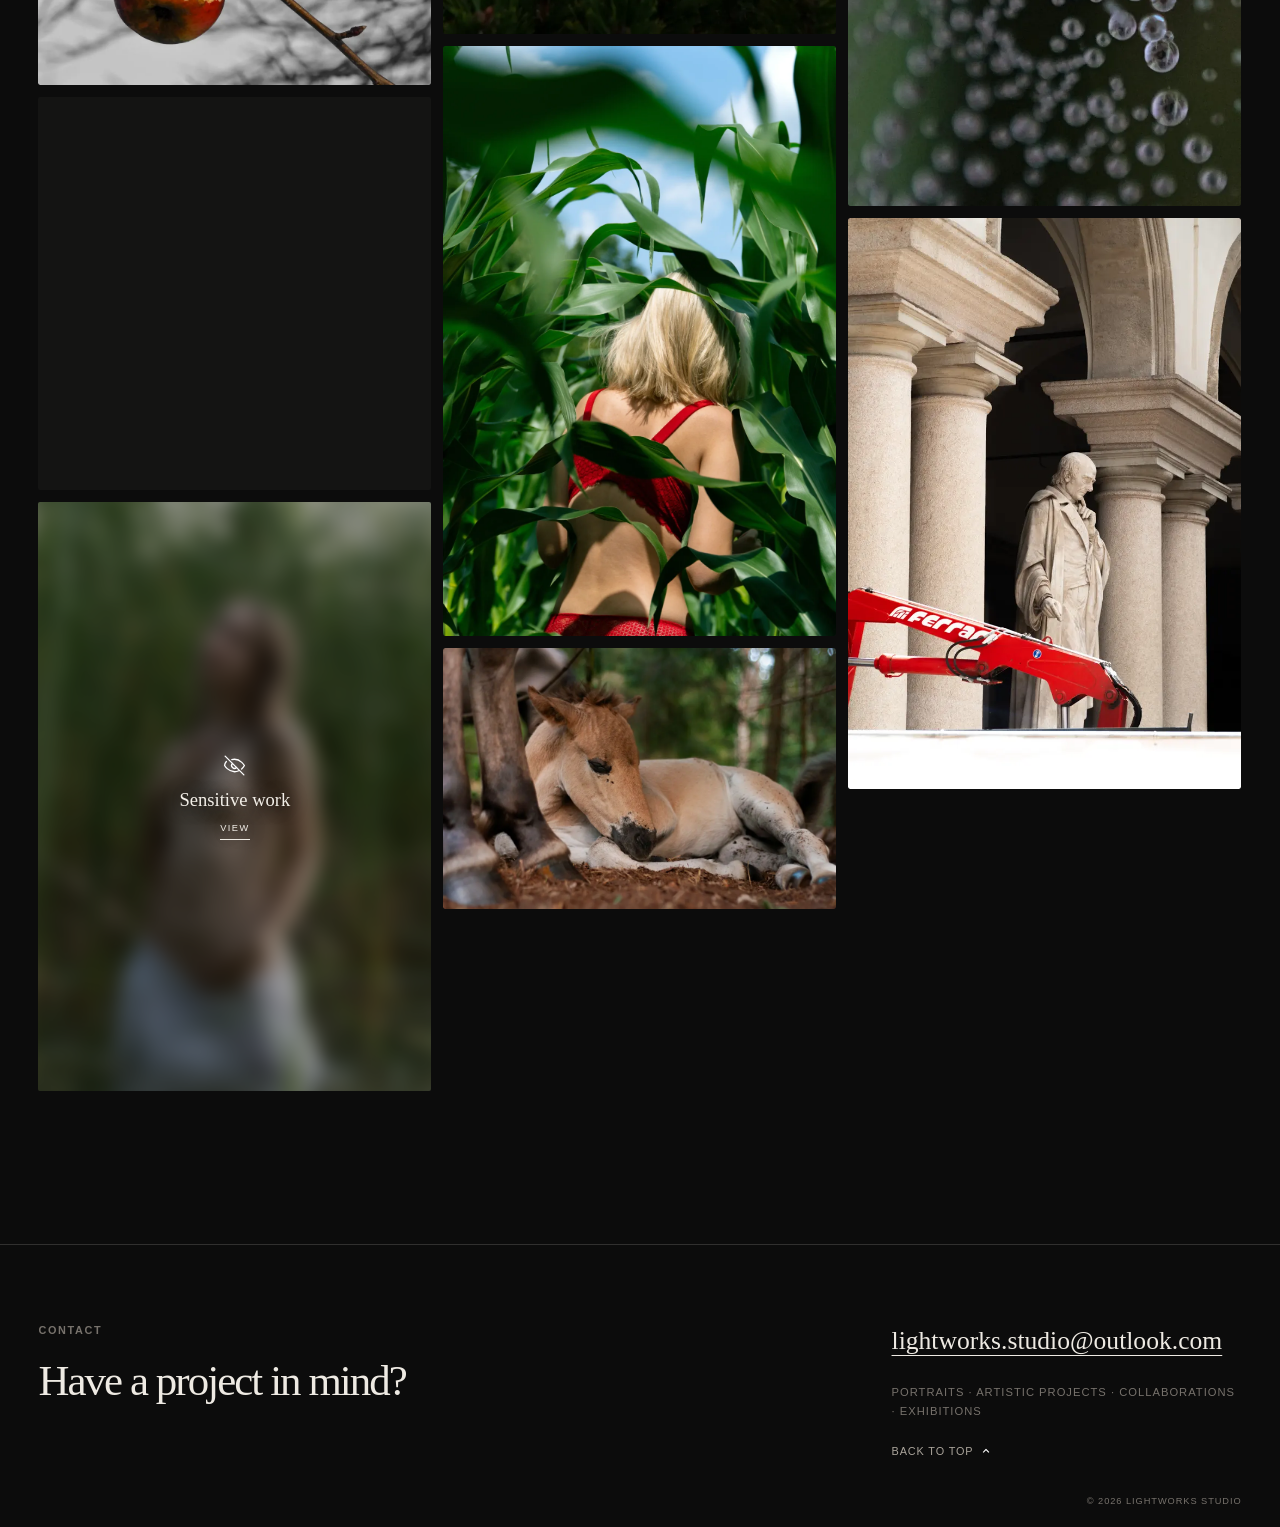
==== commit 6e202581: "Mobile lightbox: fit caption on one line, roll copy link and credit, queue swipes made mid-transitio" ====
--- a/index.html
+++ b/index.html
@@ -117,12 +117,14 @@
               <span id="lightbox-tags" hidden></span>
             </div>
             <span class="lightbox-roll lightbox-count"><span id="lightbox-count"></span></span>
-            <button class="copy-link" id="copy-link" type="button" aria-label="Copy a direct link to this photograph">
-              <span class="ui-icon ui-icon-copy-link" aria-hidden="true"></span>
-              <span id="copy-link-status" aria-live="polite">Copy link</span>
+            <button class="copy-link lightbox-roll" id="copy-link" type="button" aria-label="Copy a direct link to this photograph">
+              <span class="copy-link-content">
+                <span class="ui-icon ui-icon-copy-link" aria-hidden="true"></span>
+                <span id="copy-link-status" aria-live="polite">Copy link</span>
+              </span>
             </button>
             <span class="lightbox-roll lightbox-muse" id="lightbox-credit" hidden></span>
-            <span class="lightbox-credit">© <span data-current-year>2026</span> <span data-site-copyright-name>Lightworks Studio</span></span>
+            <span class="lightbox-roll lightbox-credit"><span>© <span data-current-year>2026</span> <span data-site-copyright-name>Lightworks Studio</span></span></span>
           </figcaption>
         </figure>
         <div class="lightbox-scroll-cue" id="lightbox-scroll-cue" aria-hidden="true" hidden>
--- a/css/styles.css
+++ b/css/styles.css
@@ -872,7 +872,7 @@
 .lightbox-caption > span {
   display: inline-flex;
   flex-wrap: wrap;
-  gap: 7px;
+  gap: 0.7em;
 }
 
 .lightbox-caption [hidden] {
@@ -894,10 +894,15 @@
   color: var(--paper-muted);
 }
 
+.copy-link-content {
+  display: inline-flex;
+  align-items: center;
+  gap: 0.6em;
+}
+
 .copy-link {
   display: inline-flex;
   align-items: center;
-  gap: 6px;
   padding: 0;
   border: 0;
   background: transparent;
@@ -1128,6 +1133,7 @@
     grid-column: 1;
     gap: 12px;
     padding-top: 0;
+    container-type: inline-size;
   }
 
   .lightbox-figure > img {
@@ -1138,18 +1144,27 @@
 
   /* Pinned to the bottom edge. Top line: the muse (when there is one) and the
      copy link. Bottom line: date, type and count, with the copyright on the
-     right. If a phone is too narrow, the copyright drops to its own line. */
+     right. Every gap is in em and the text shrinks with the width of the
+     screen, so the longest realistic bottom line (--caption-fit ems wide)
+     always fits next to the copyright. */
   .lightbox-caption {
+    --caption-fit: 38.5;
     width: 100%;
     min-height: 0;
     flex-wrap: wrap;
     align-items: flex-start;
     justify-content: flex-start;
-    gap: 0 14px;
+    gap: 0 1.1em;
     padding-inline: 0;
-    font-size: 0.6rem;
-    letter-spacing: 0.05em;
+    font-size: clamp(8px, calc(100cqw / var(--caption-fit)), 0.6rem);
+    letter-spacing: 0.04em;
+    word-spacing: -0.1em;
     white-space: nowrap;
+  }
+
+  .lightbox-caption > div,
+  .lightbox-caption > span {
+    gap: 0.6em;
   }
 
   /* Forces the line break between the two lines. */
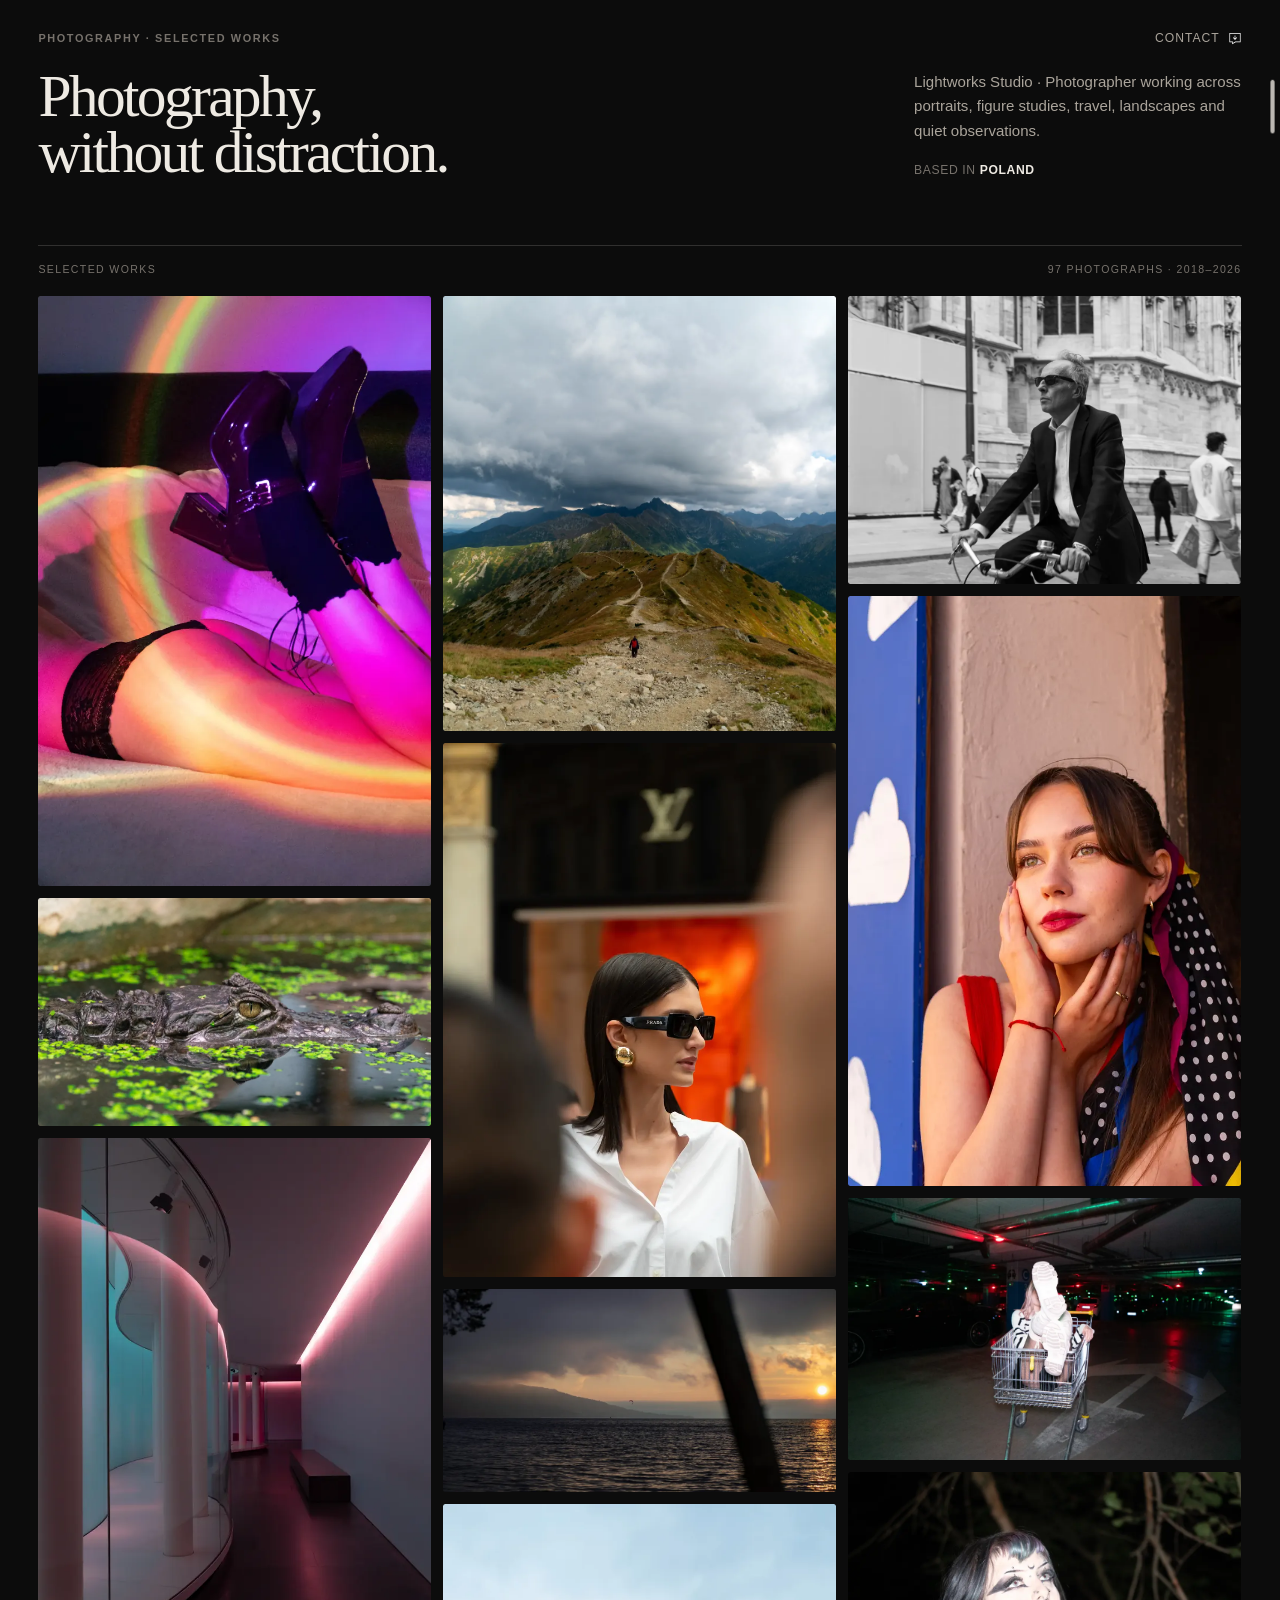
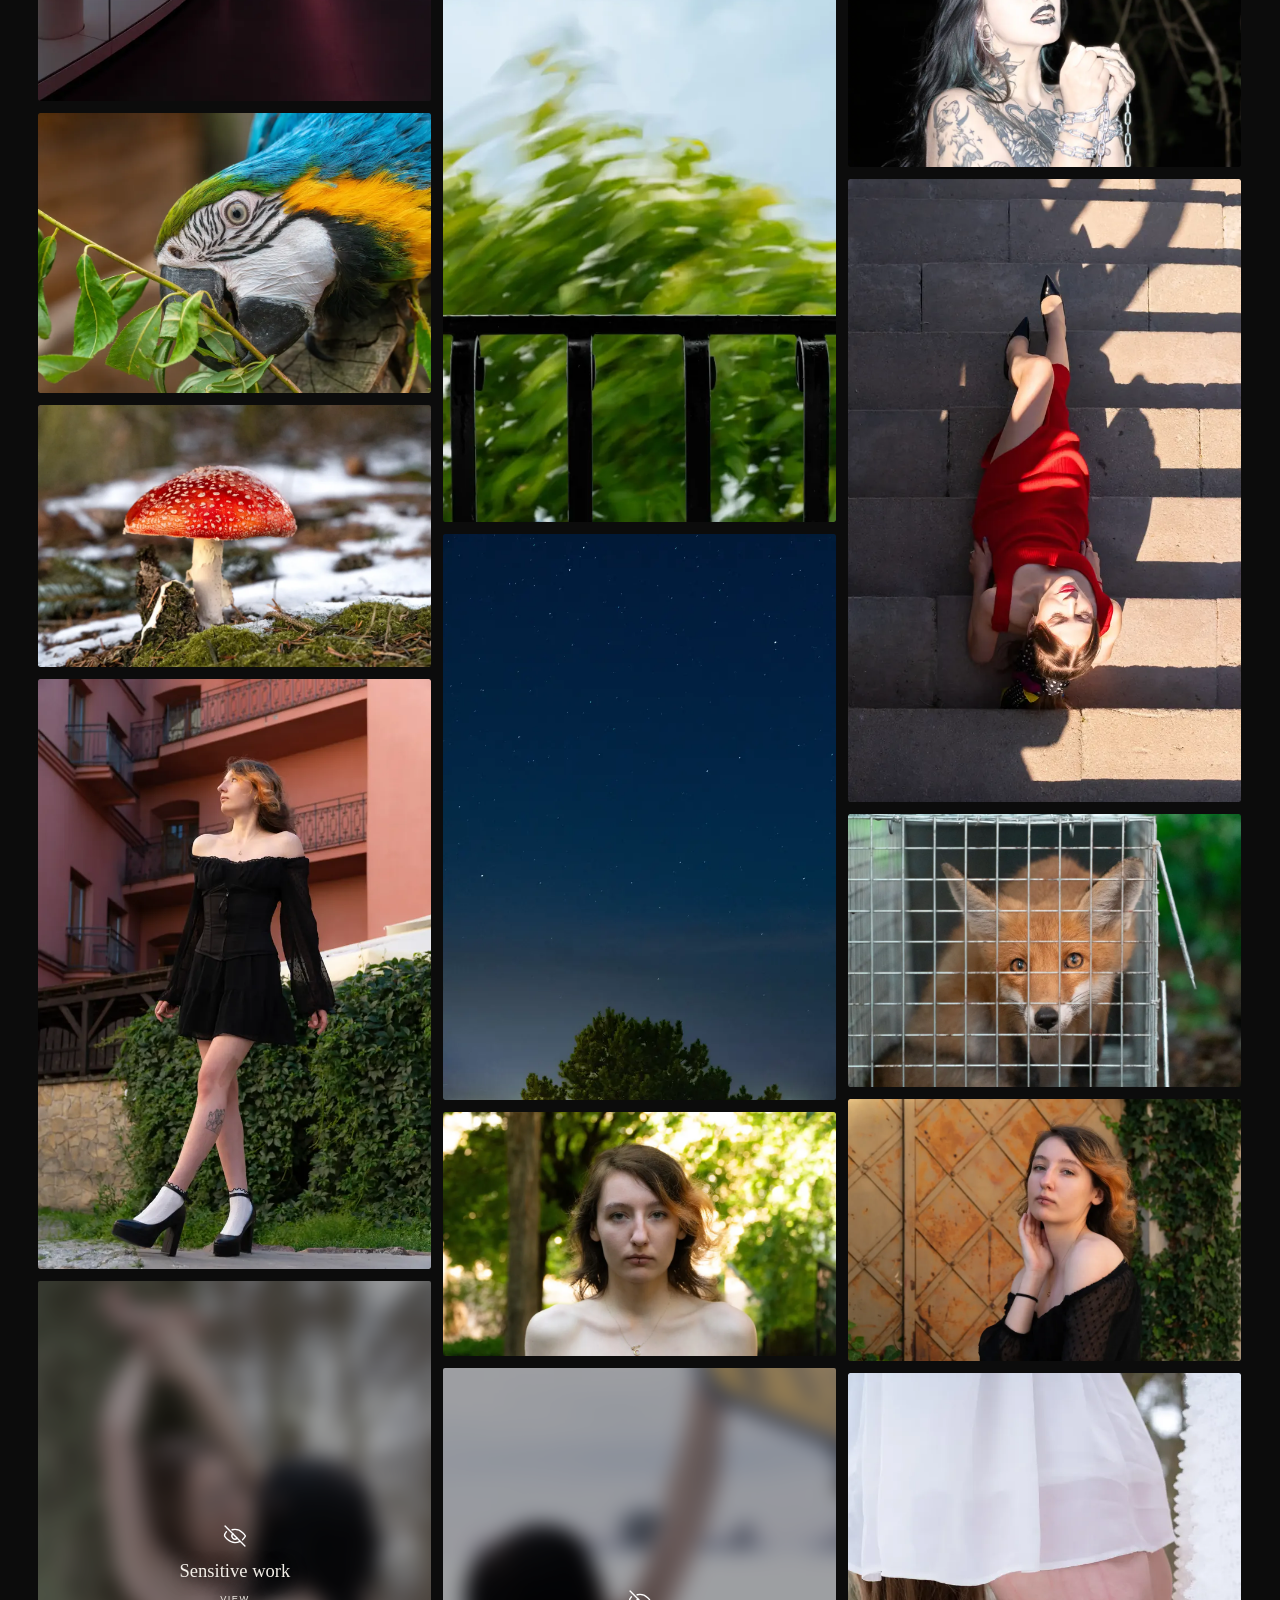
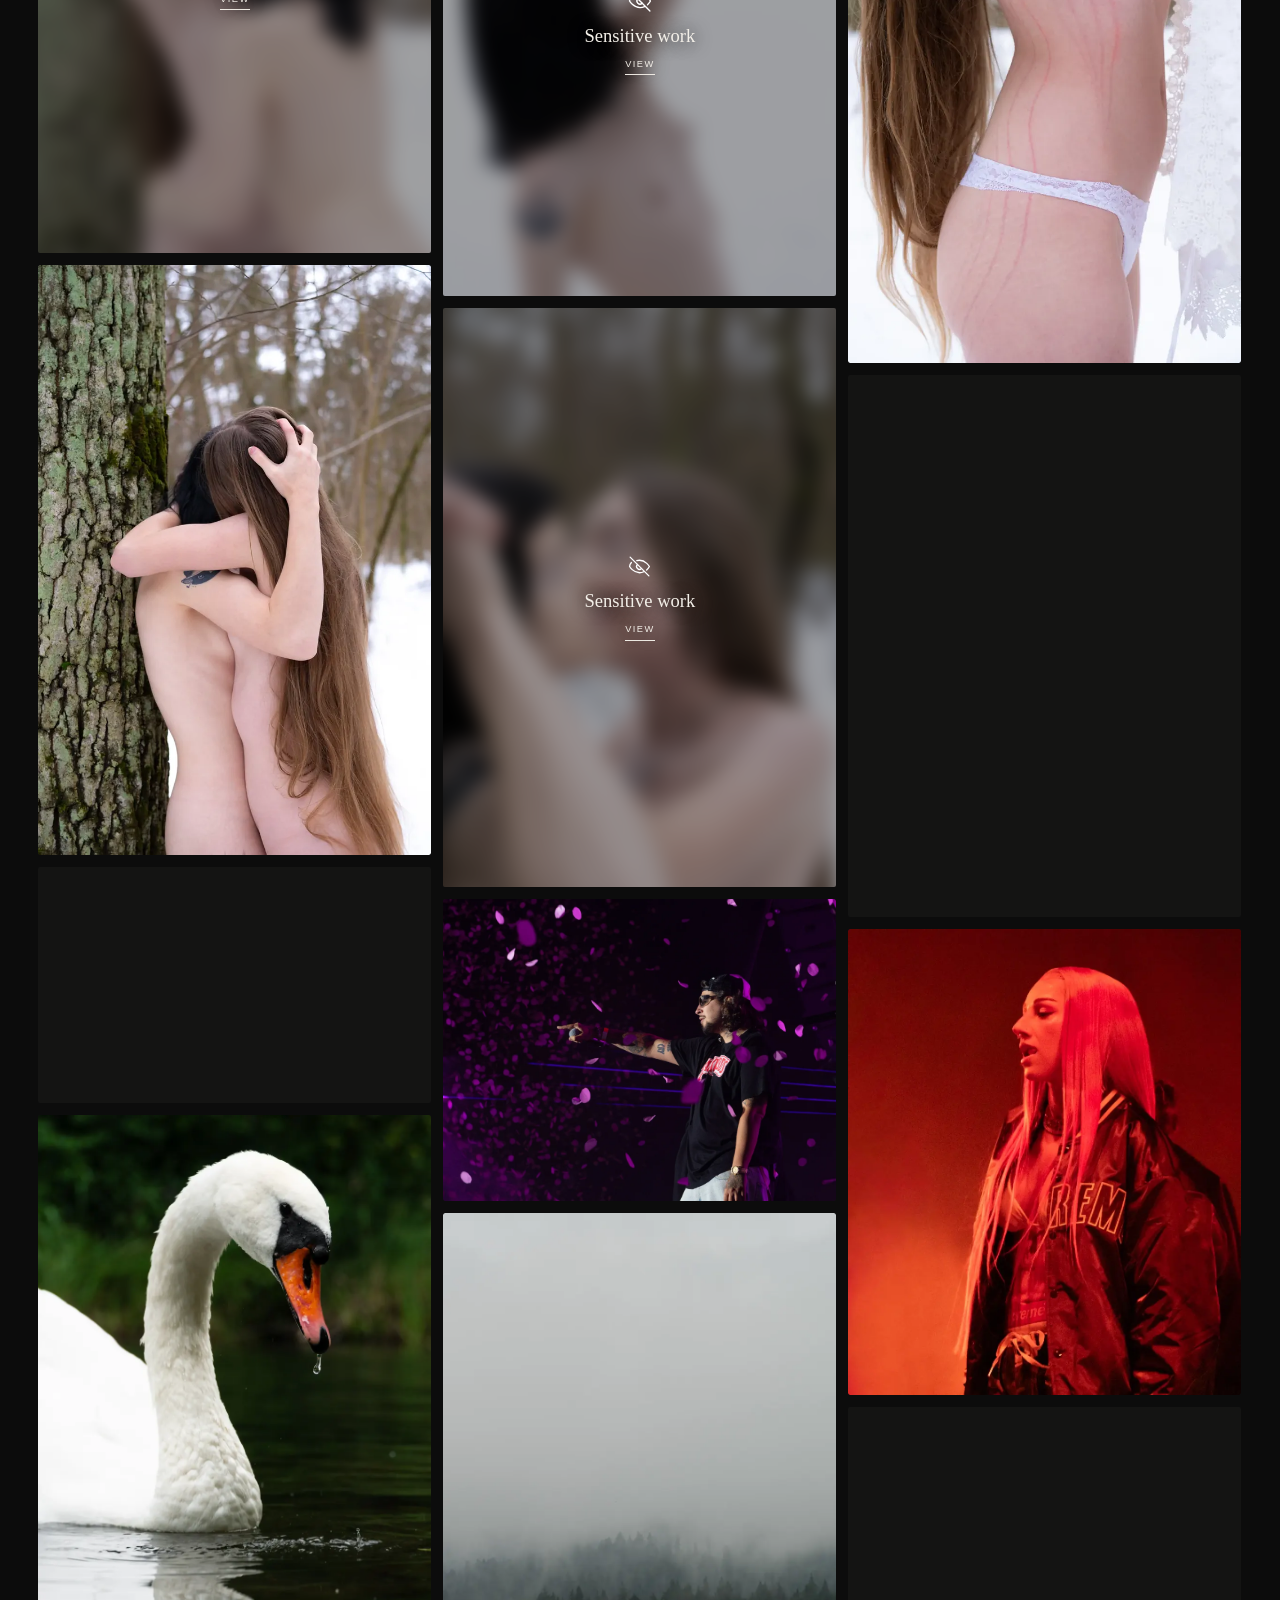
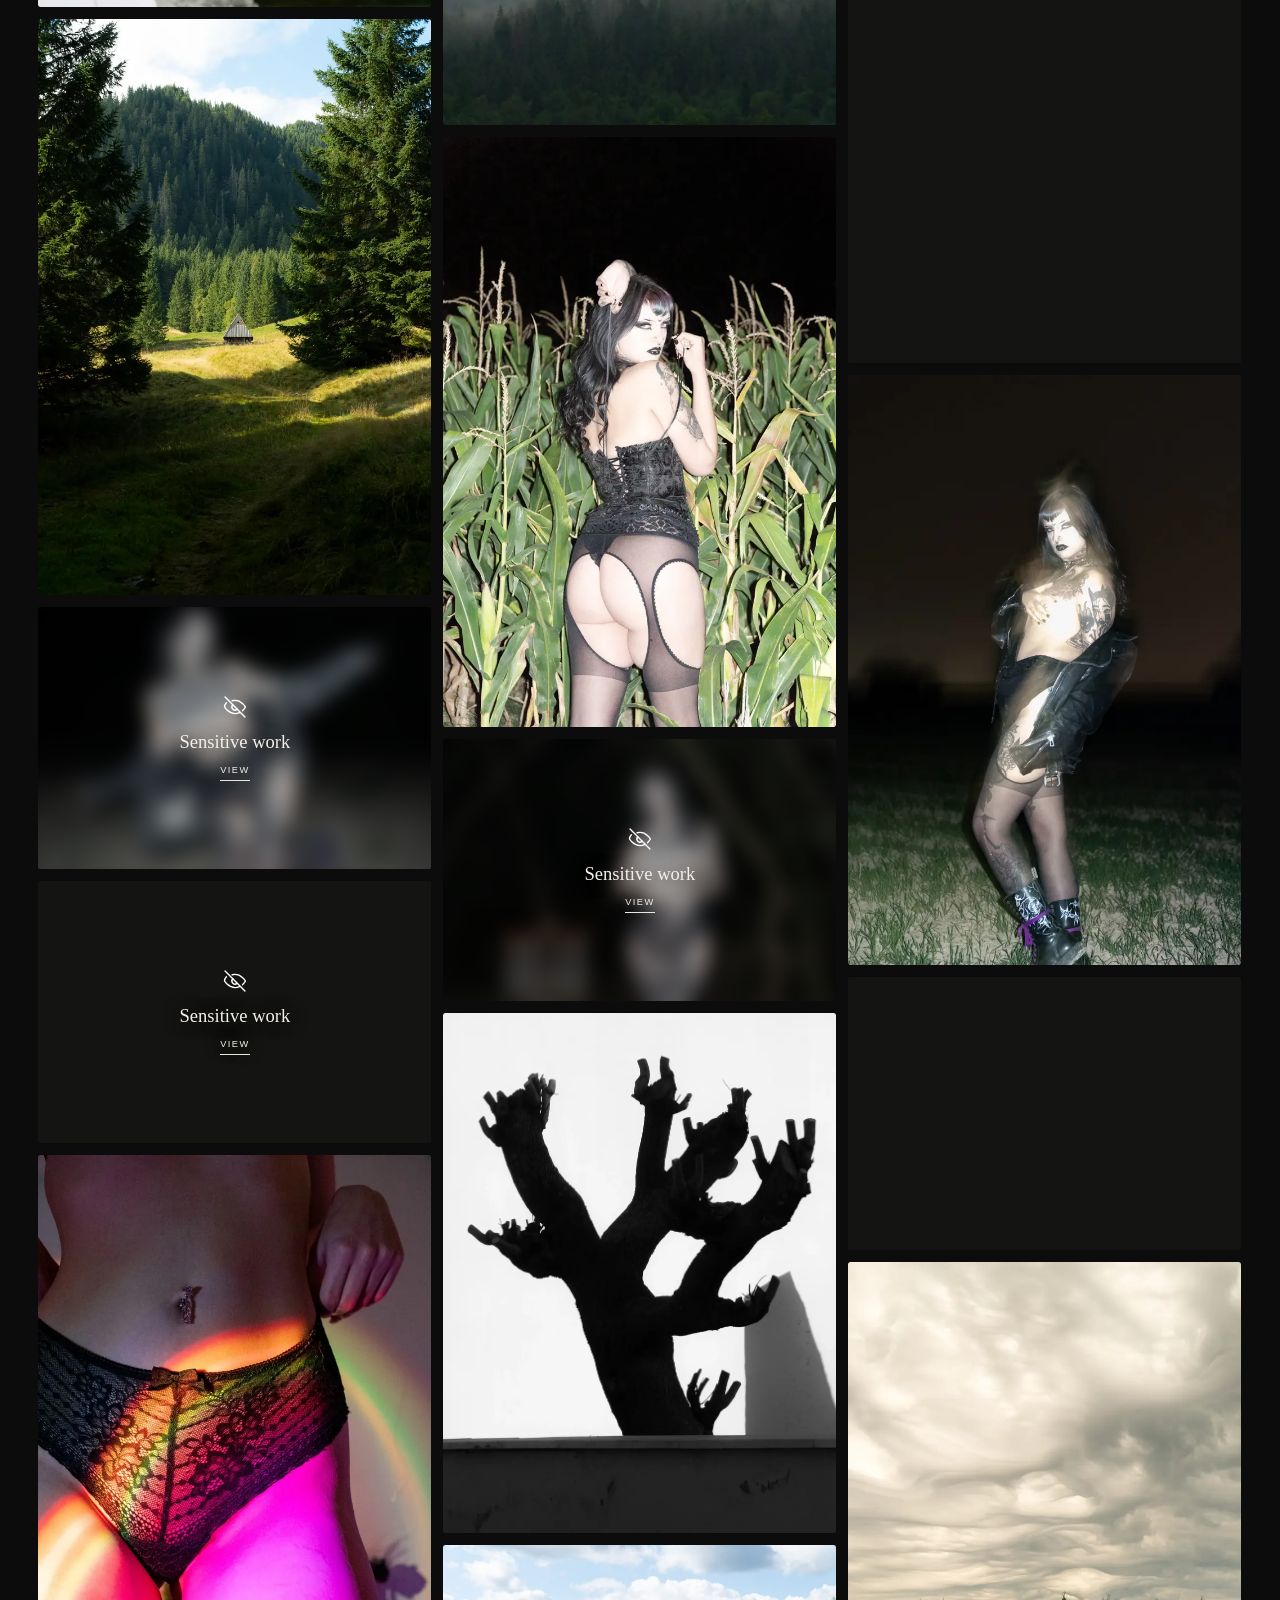
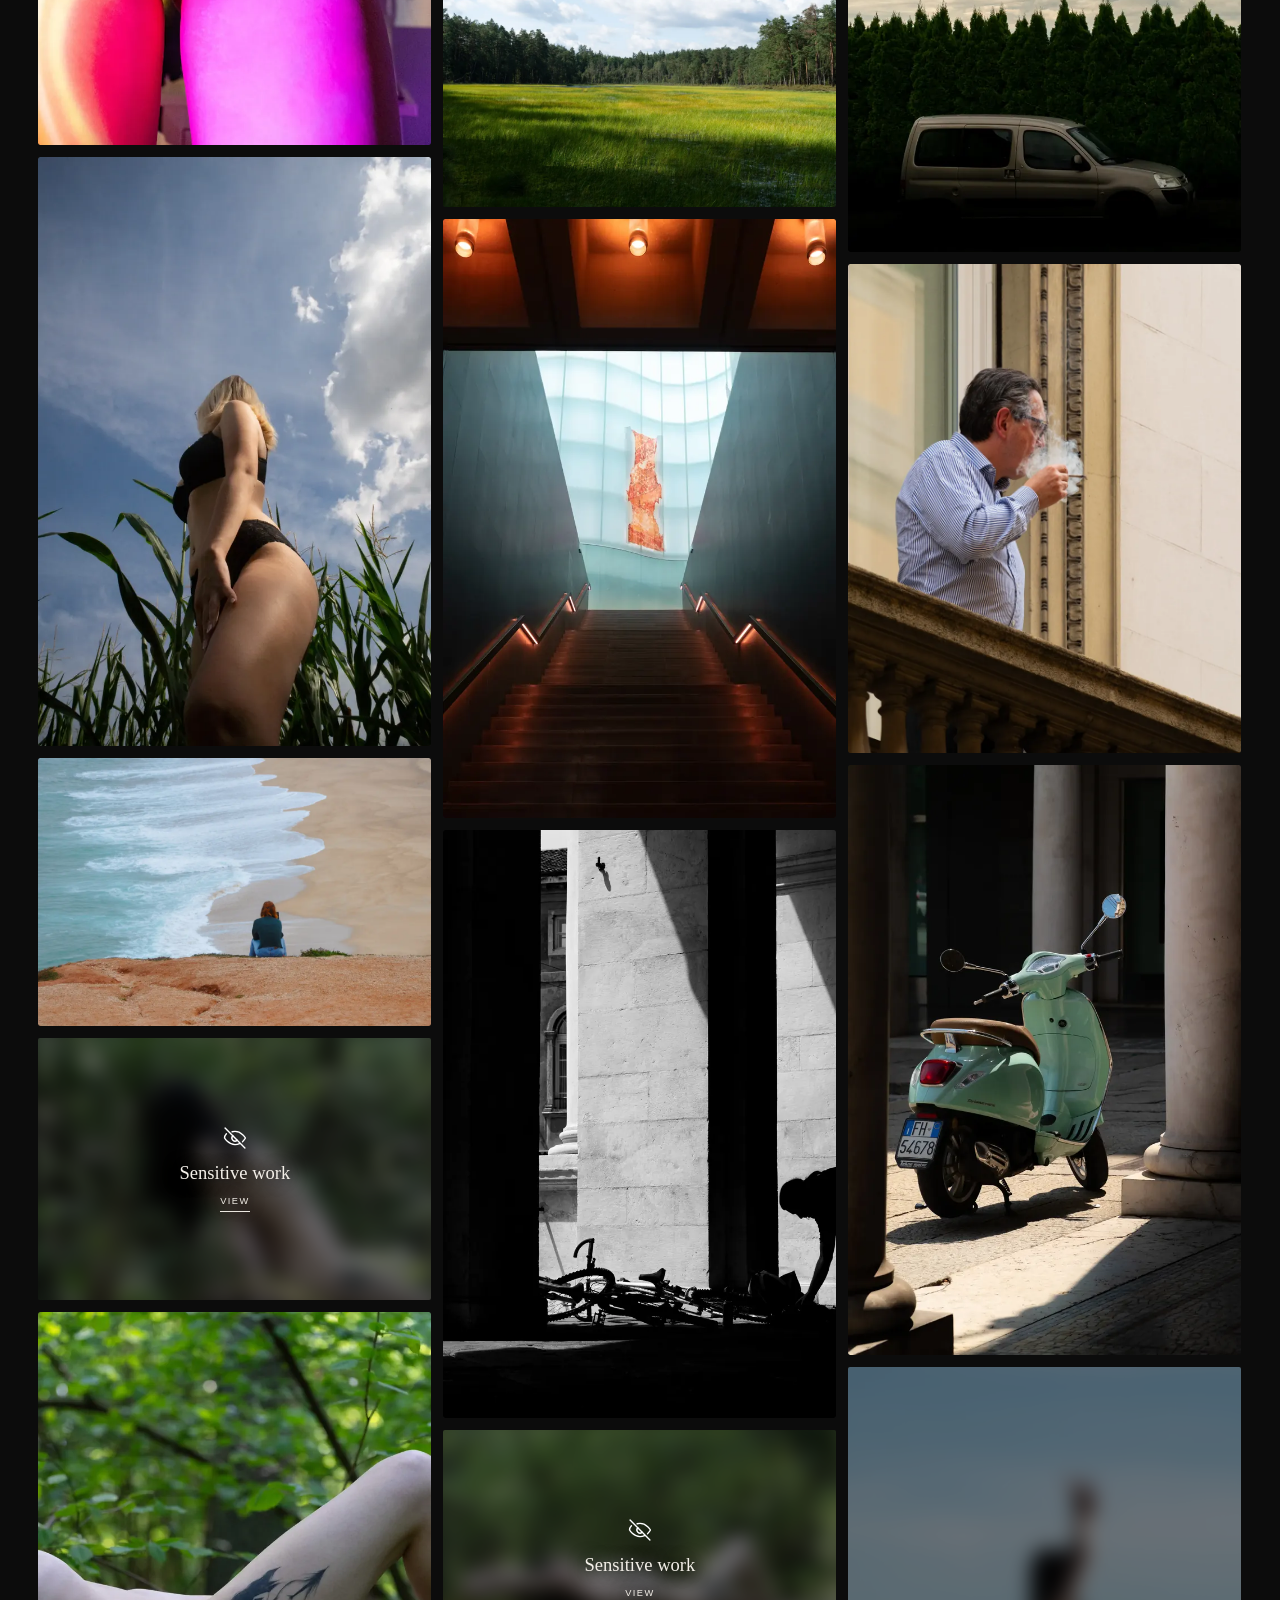
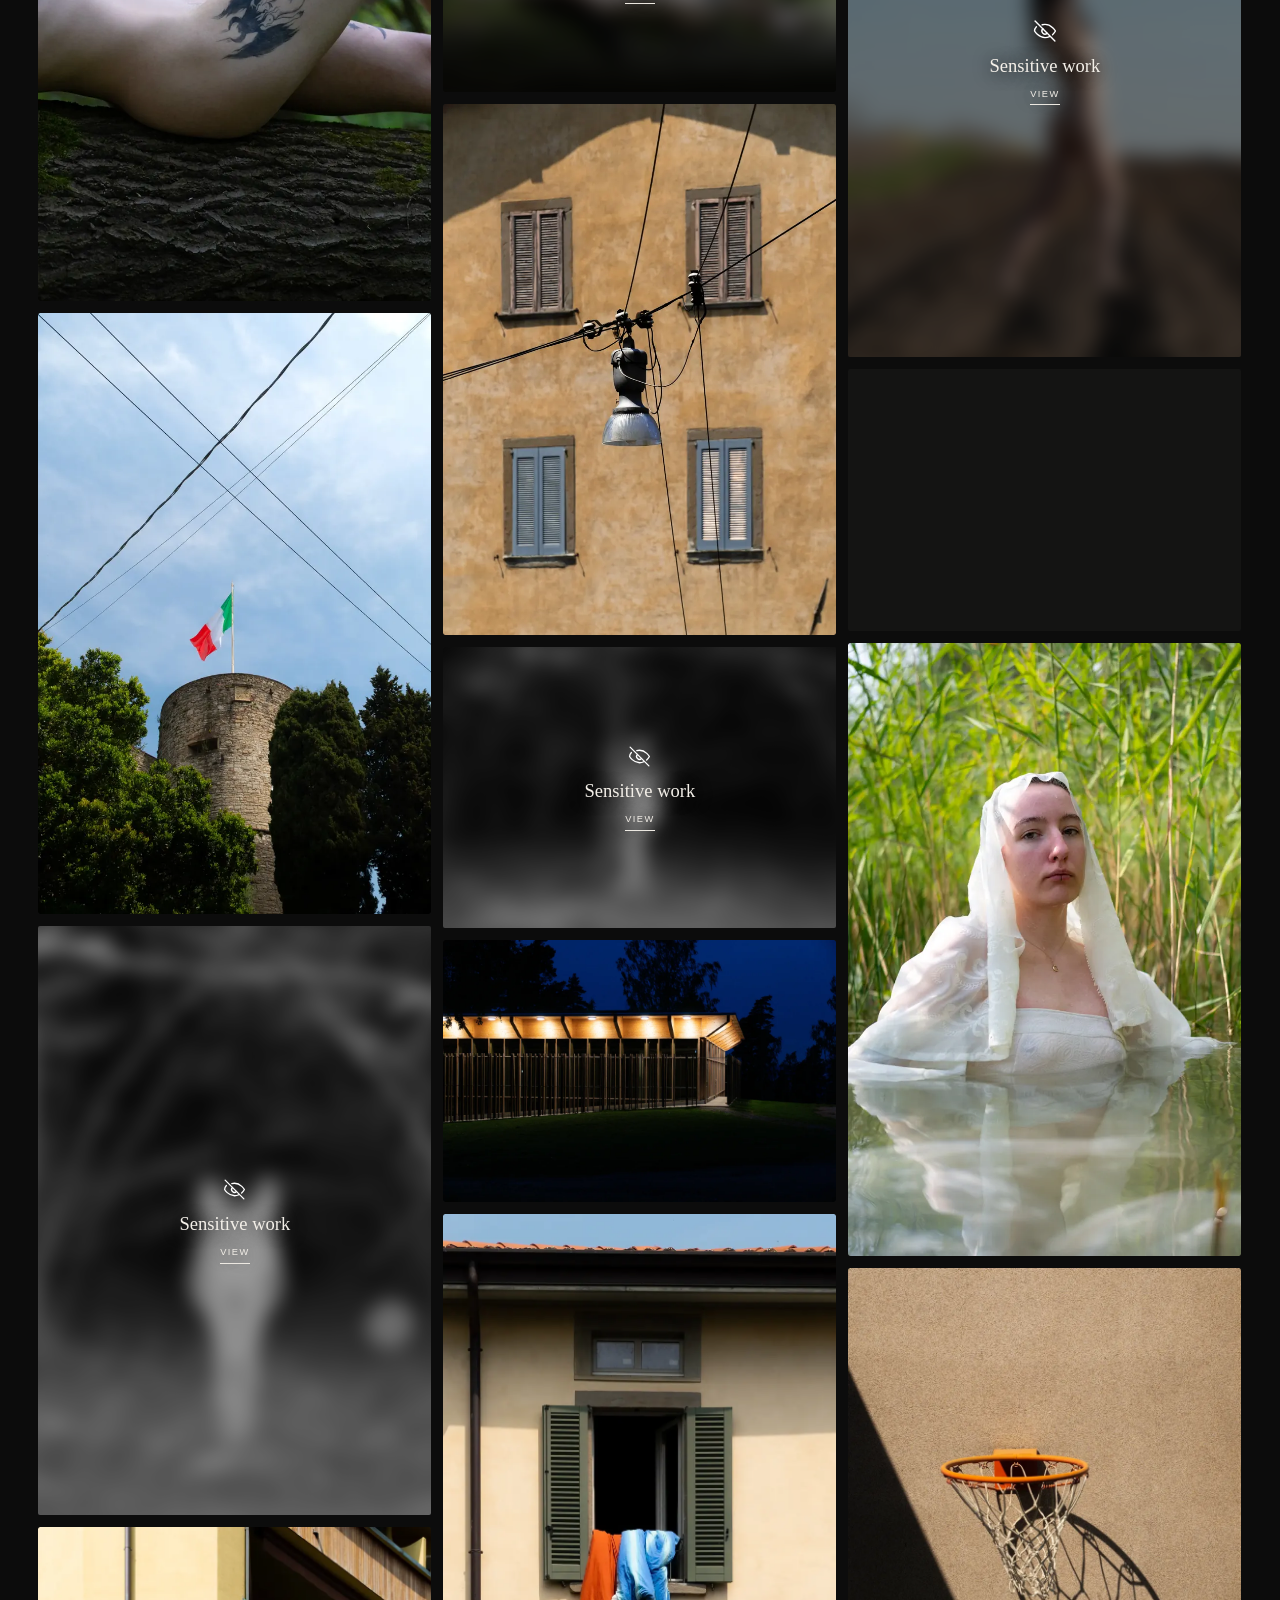
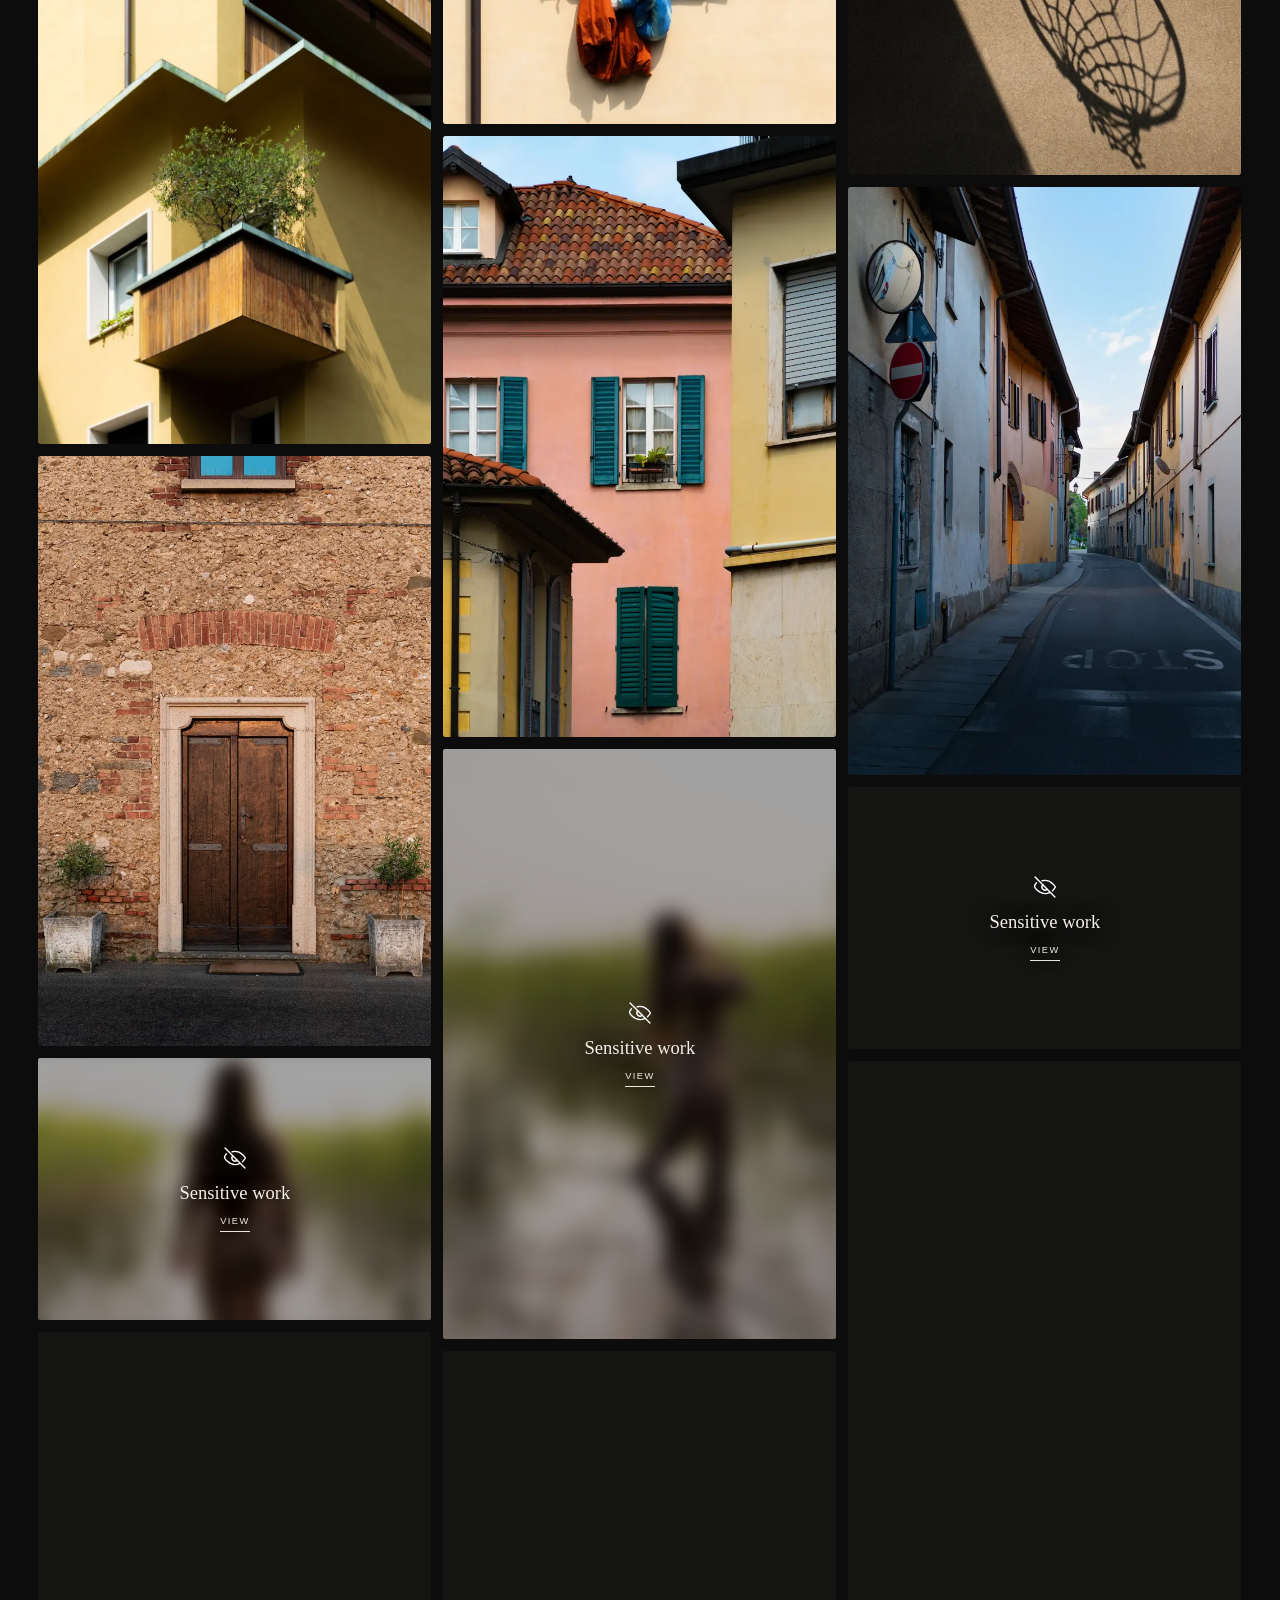
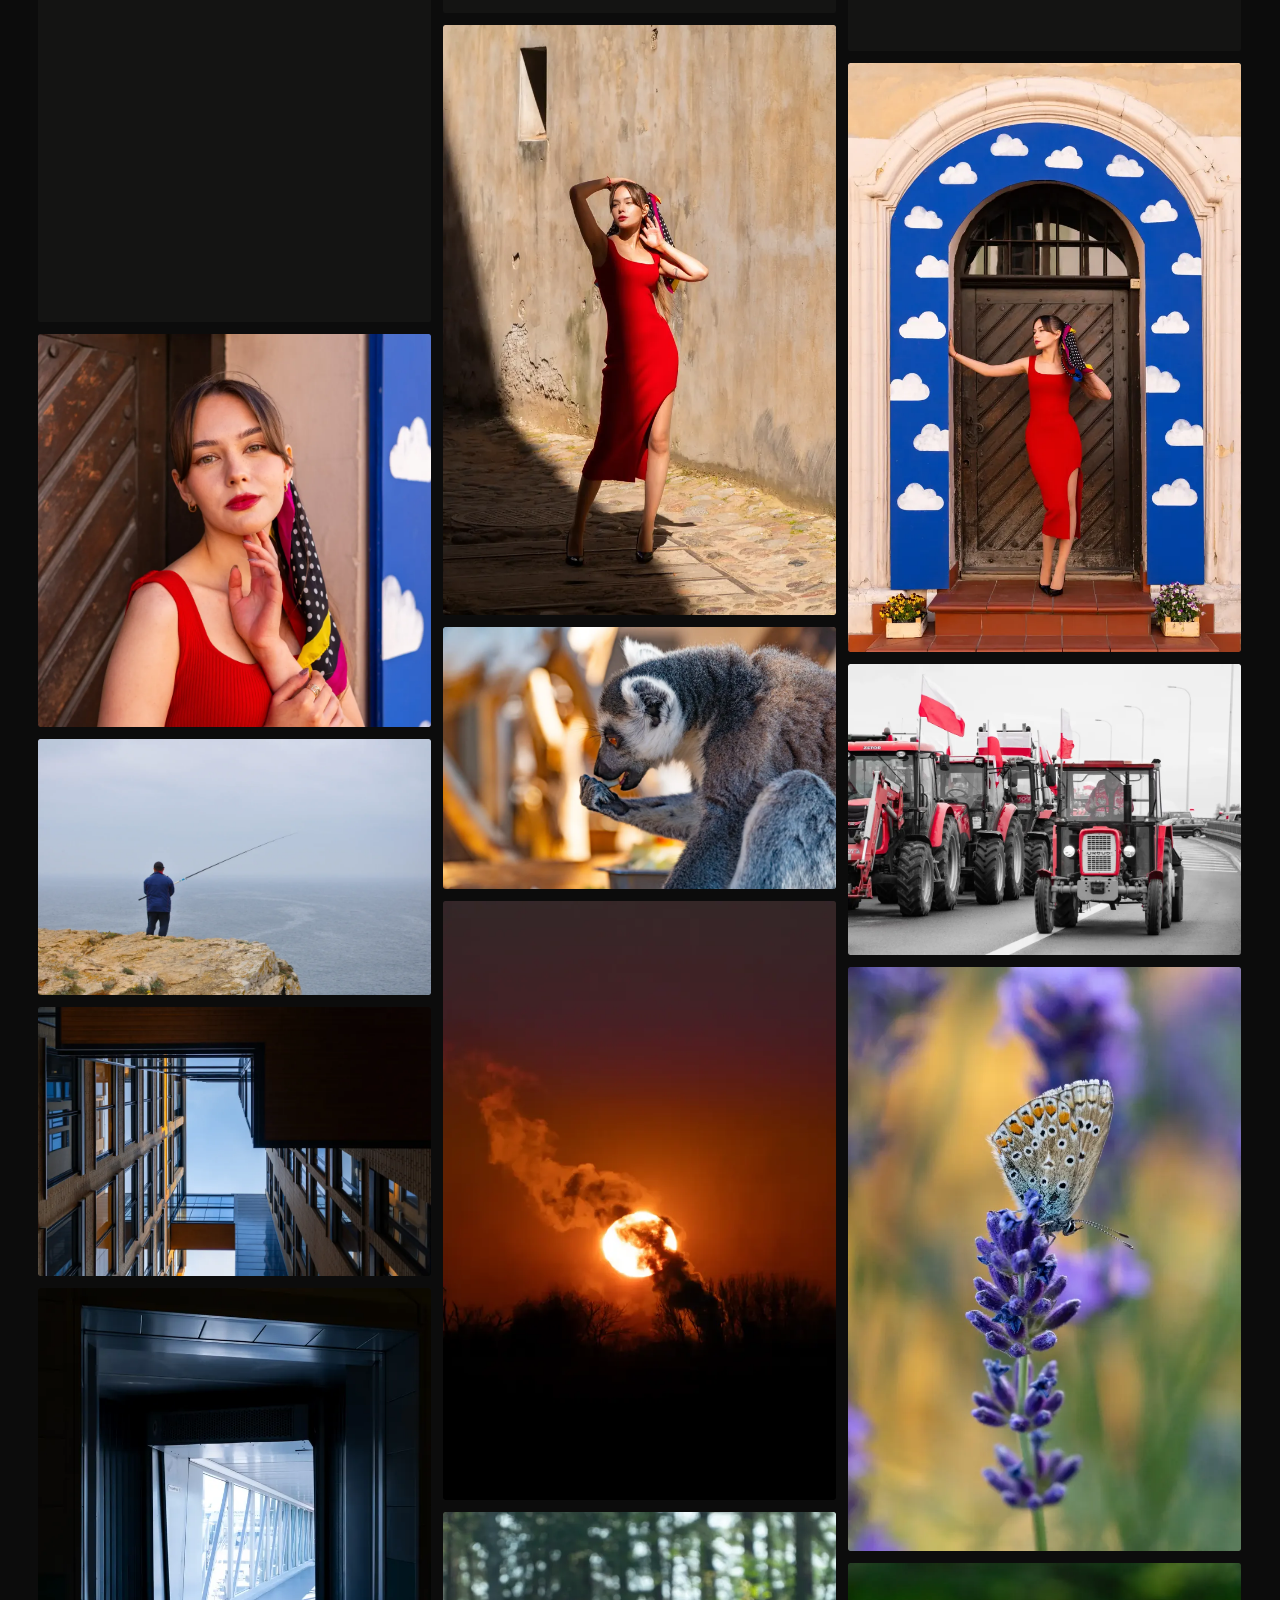
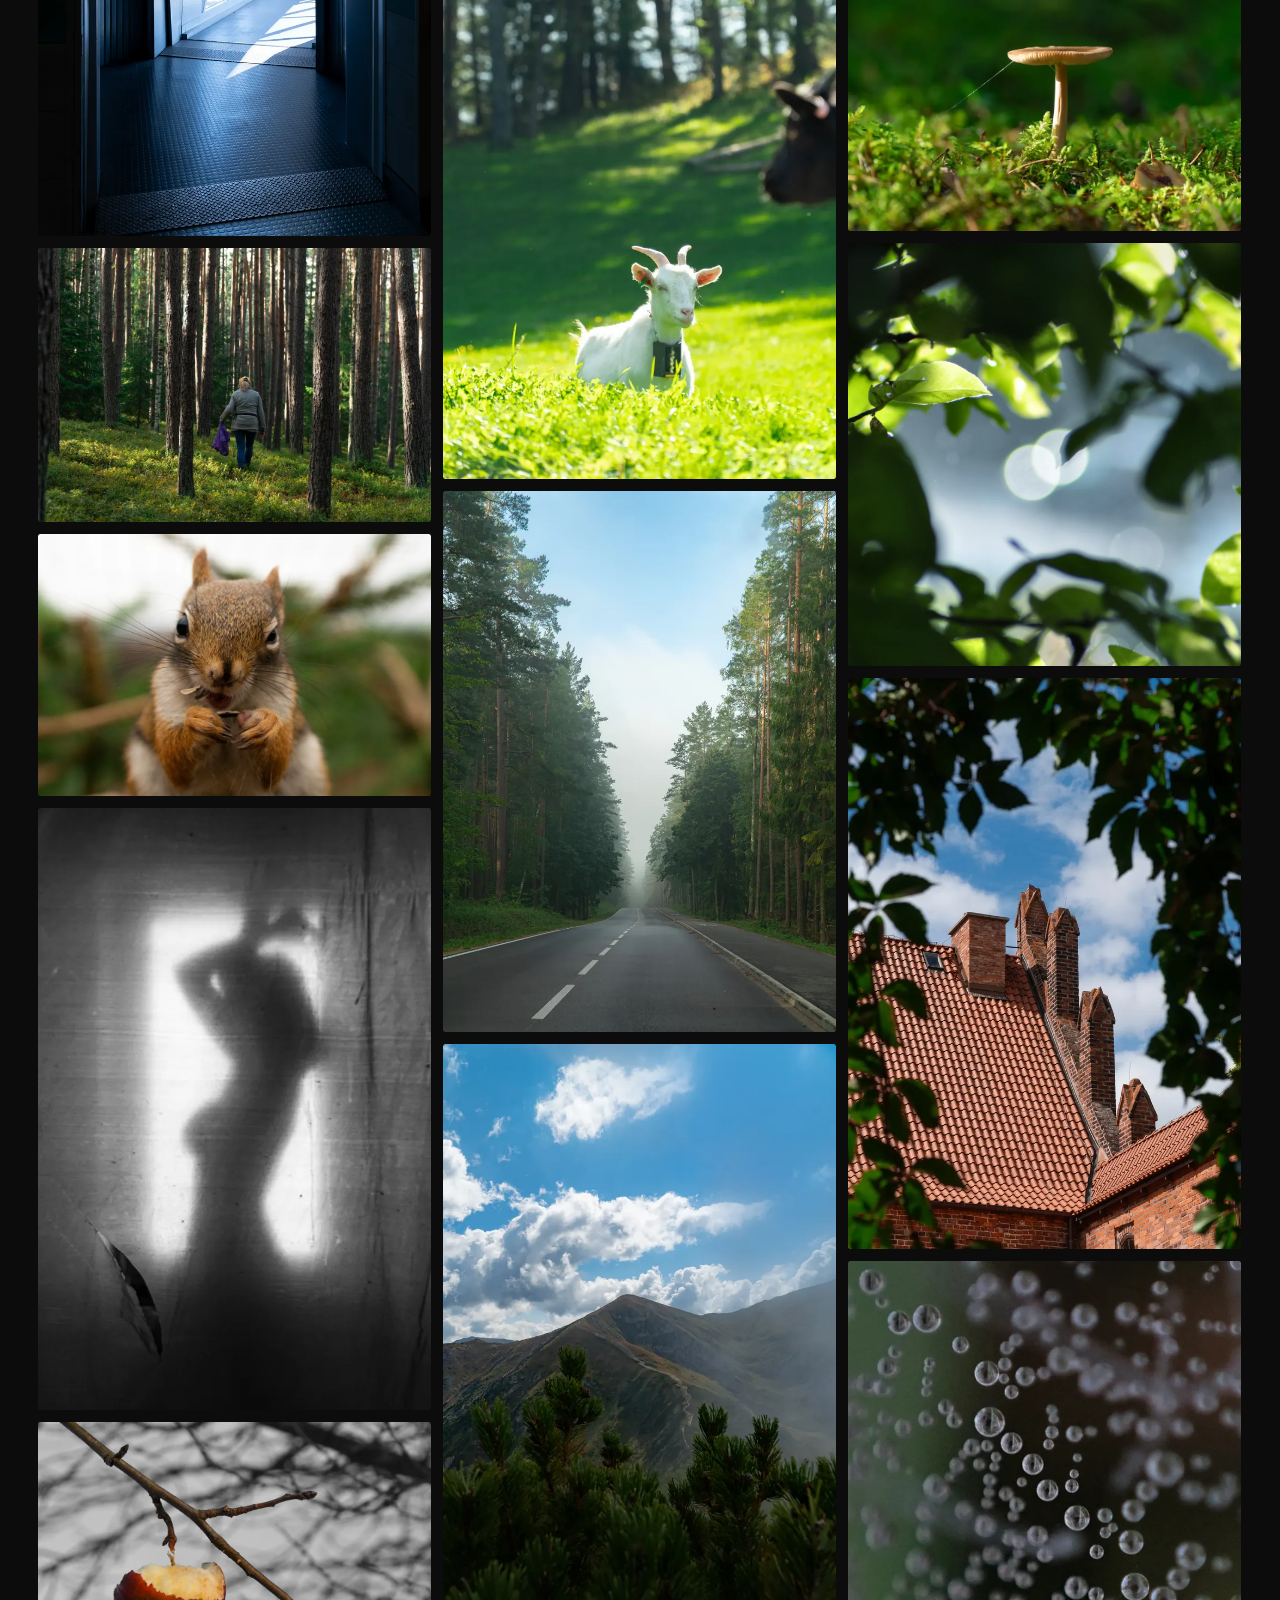
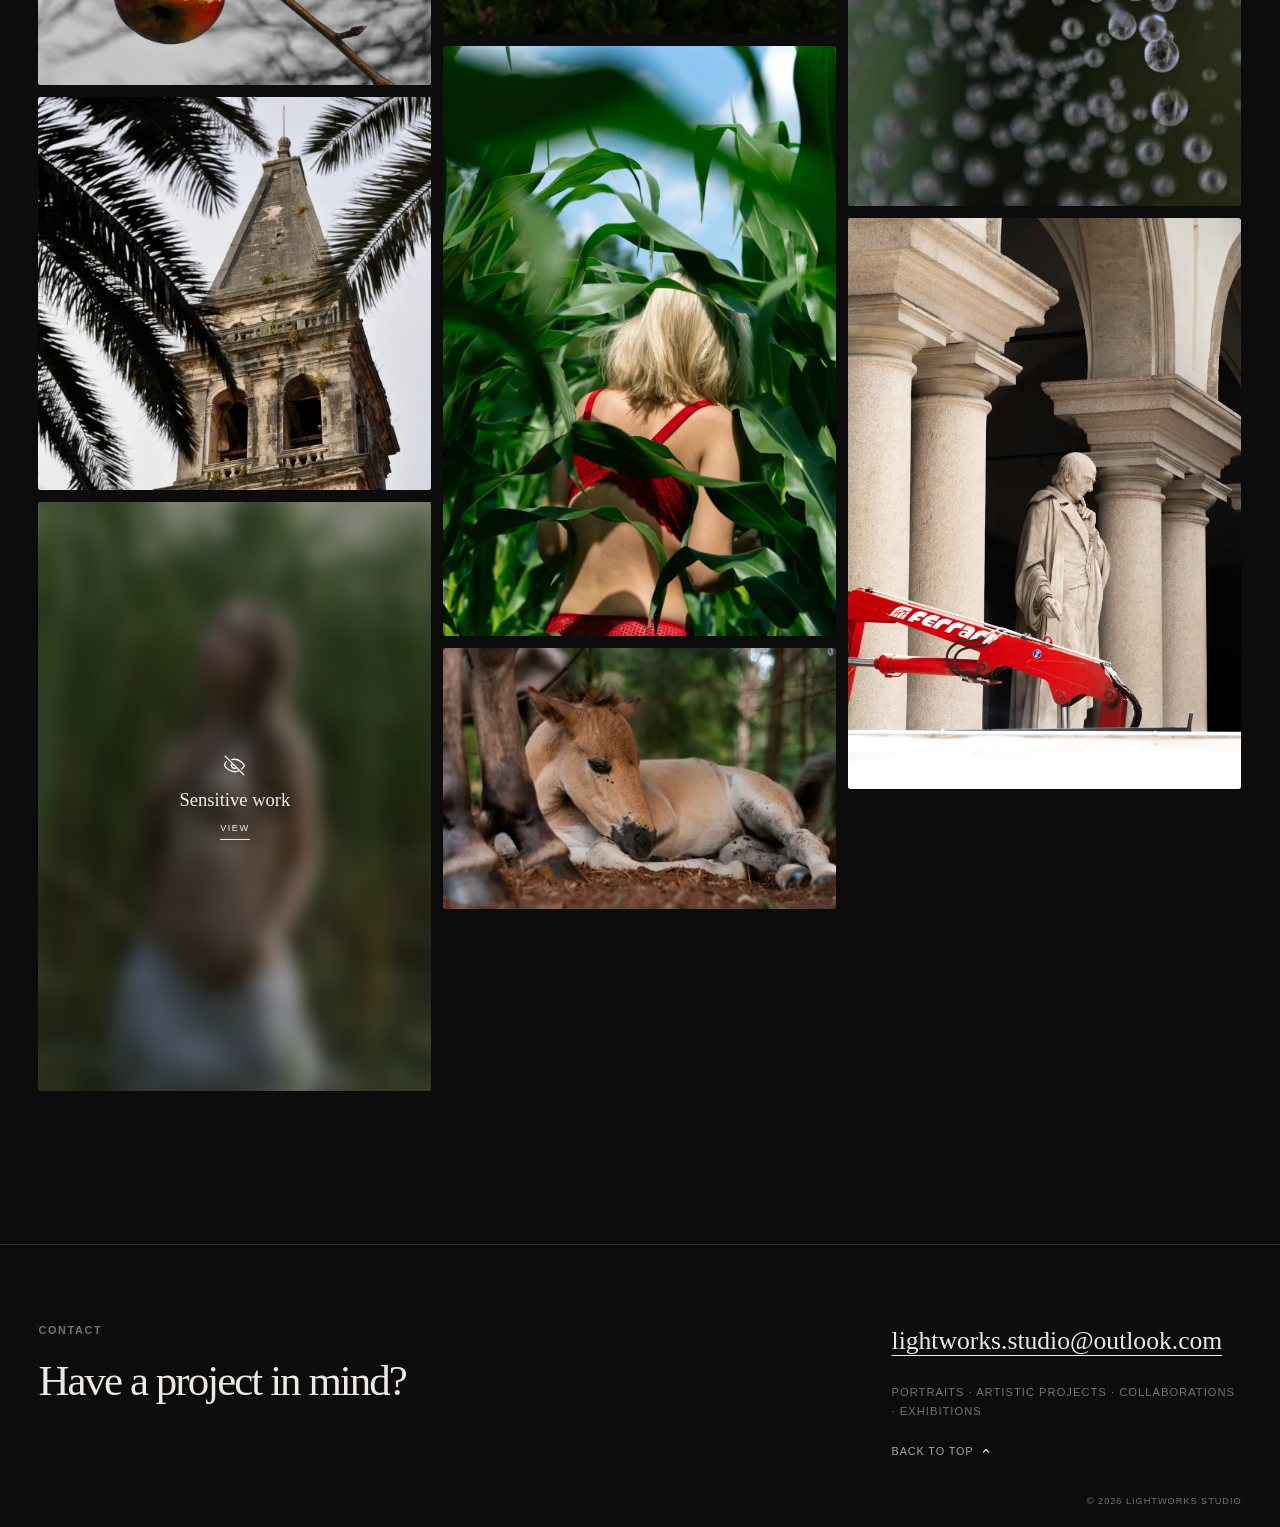
==== commit 0d26ba53: "Include blurred sensitive photographs in the lightbox sequence" ====
--- a/index.html
+++ b/index.html
@@ -110,6 +110,11 @@
             <span class="ui-icon ui-icon-image-unavailable" aria-hidden="true"></span>
             <span>Image unavailable</span>
           </span>
+          <button class="sensitive-label lightbox-sensitive" id="lightbox-sensitive" type="button" aria-label="Sensitive artistic photograph. Open the content warning to view." hidden>
+            <span class="ui-icon ui-icon-sensitive-hidden" aria-hidden="true"></span>
+            <span>Sensitive work</span>
+            <small>View</small>
+          </button>
           <figcaption class="lightbox-caption">
             <div class="lightbox-roll lightbox-info">
               <strong id="lightbox-photo-title" hidden></strong>
--- a/css/styles.css
+++ b/css/styles.css
@@ -717,6 +717,7 @@
 }
 
 .consent-backdrop {
+  z-index: 1010;
   background: rgba(4, 4, 4, 0.9);
   backdrop-filter: blur(14px);
 }
@@ -852,6 +853,31 @@
   height: 2rem;
 }
 
+/* Sensitive photographs stay in the lightbox sequence, blurred, until the
+   visitor accepts the content notice. The thumbnail is shown instead of the
+   full-size file, and the blur is much stronger than in the gallery because
+   the picture is displayed far larger. */
+.lightbox.is-gated .lightbox-figure > img {
+  filter: blur(clamp(22px, 4vmin, 40px)) saturate(0.72) brightness(0.6);
+}
+
+.lightbox-sensitive {
+  position: relative;
+  inset: auto;
+  grid-column: 1;
+  grid-row: 1;
+  place-self: center;
+  padding: 28px 44px;
+  border: 0;
+  background: transparent;
+  font: inherit;
+  cursor: pointer;
+}
+
+.lightbox-sensitive[hidden] {
+  display: none;
+}
+
 .lightbox-caption {
   grid-column: 1;
   grid-row: 2;
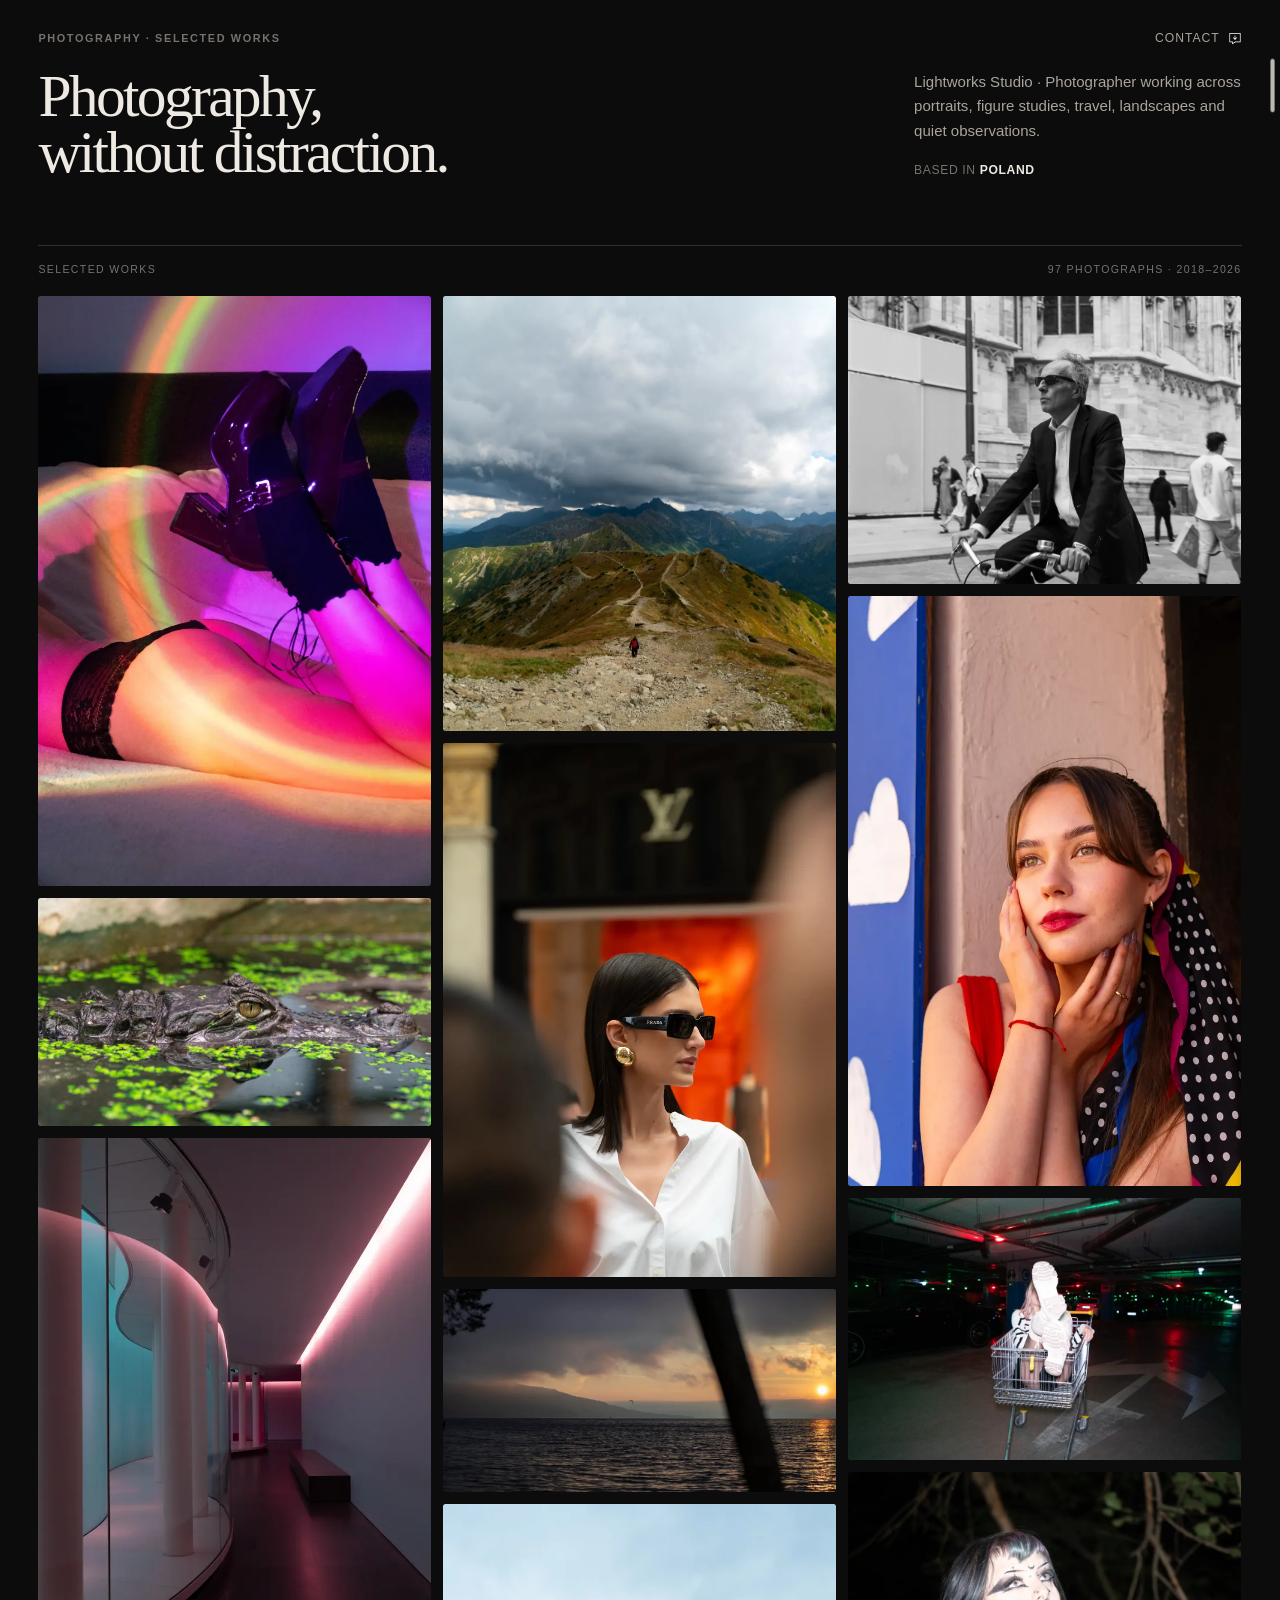
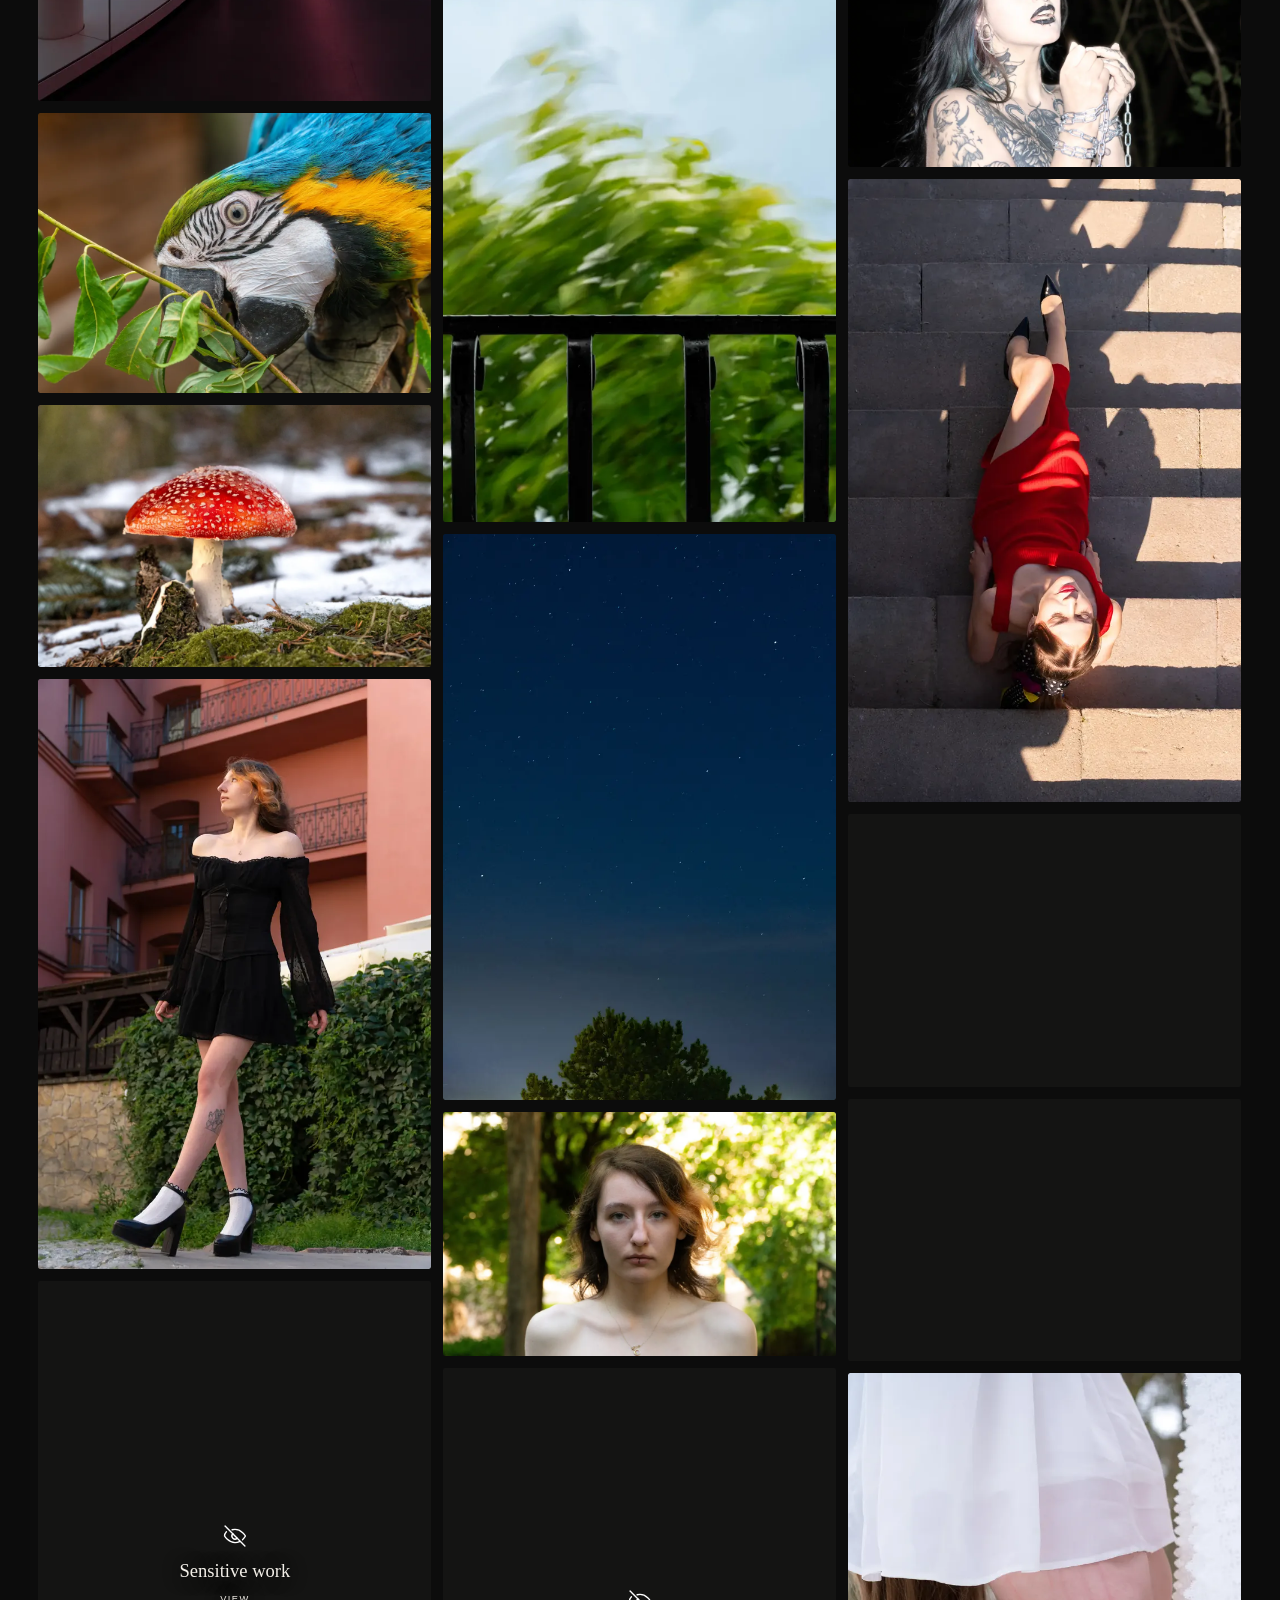
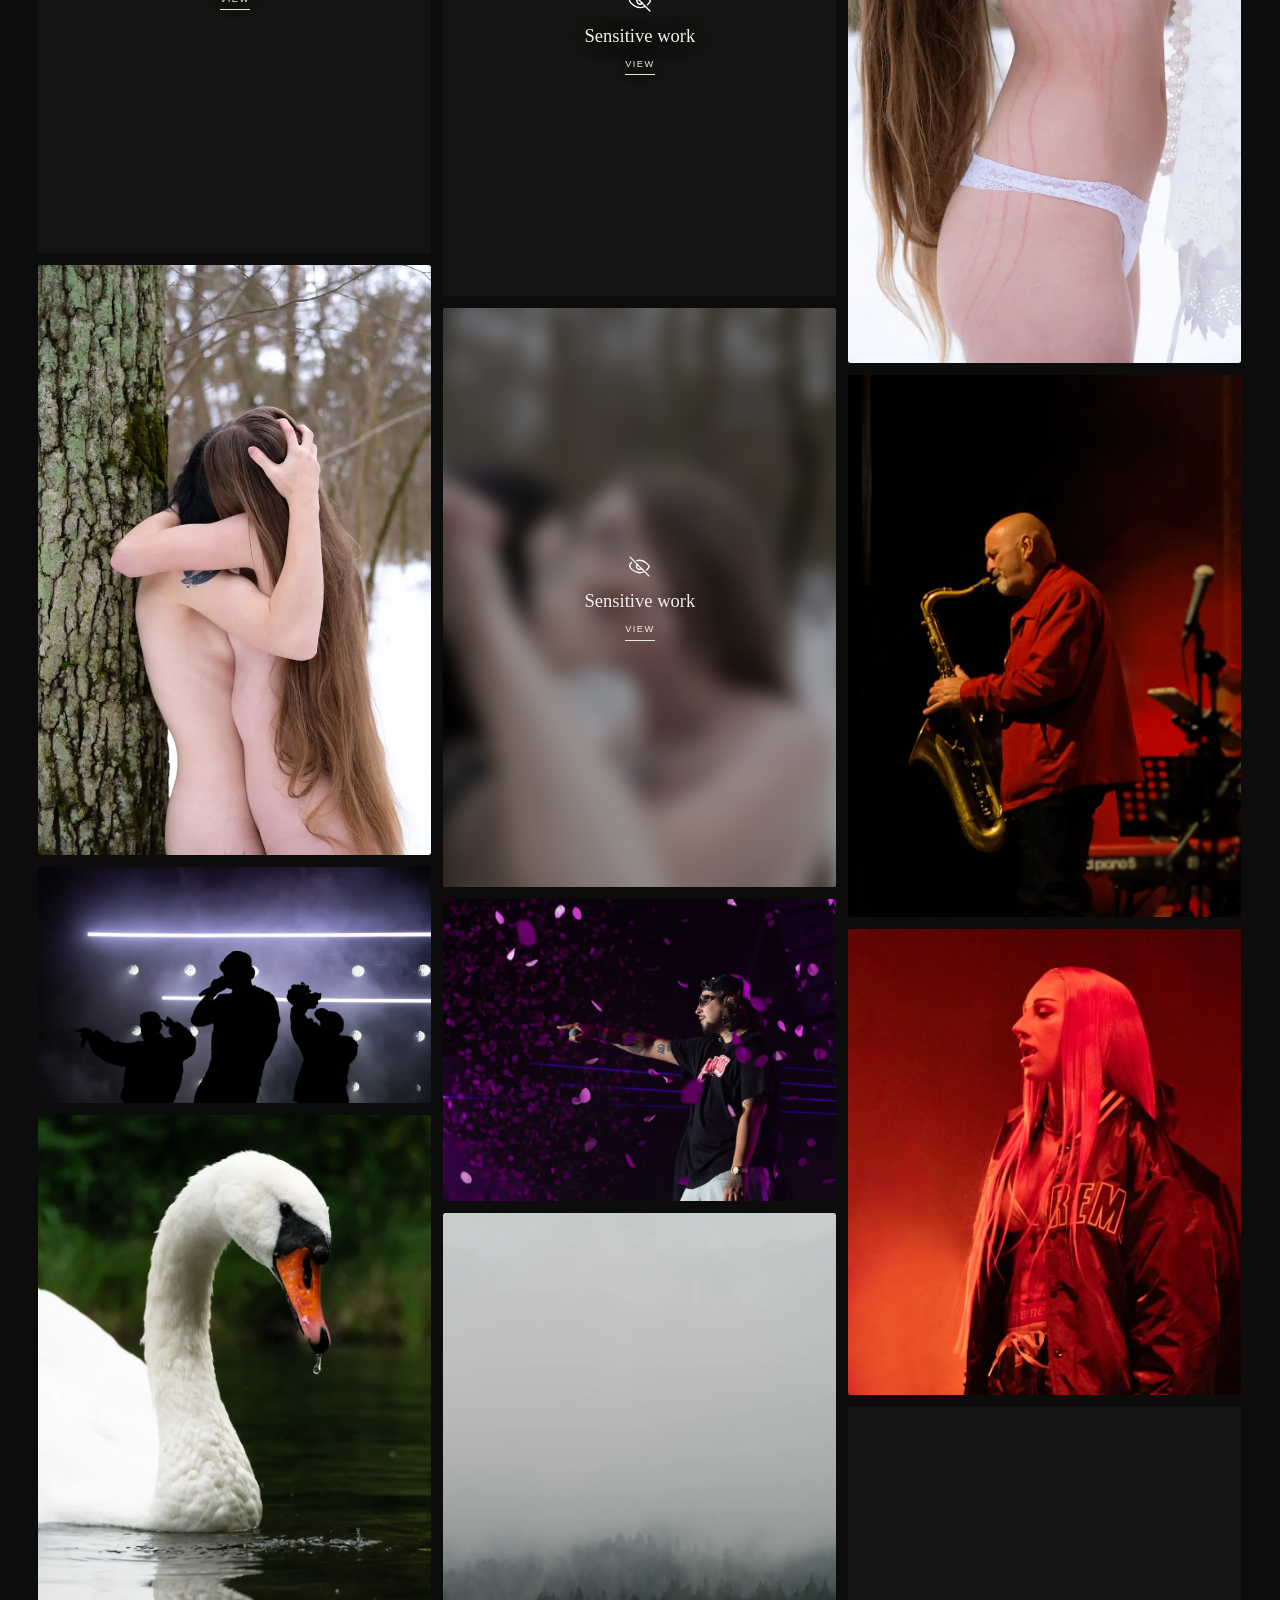
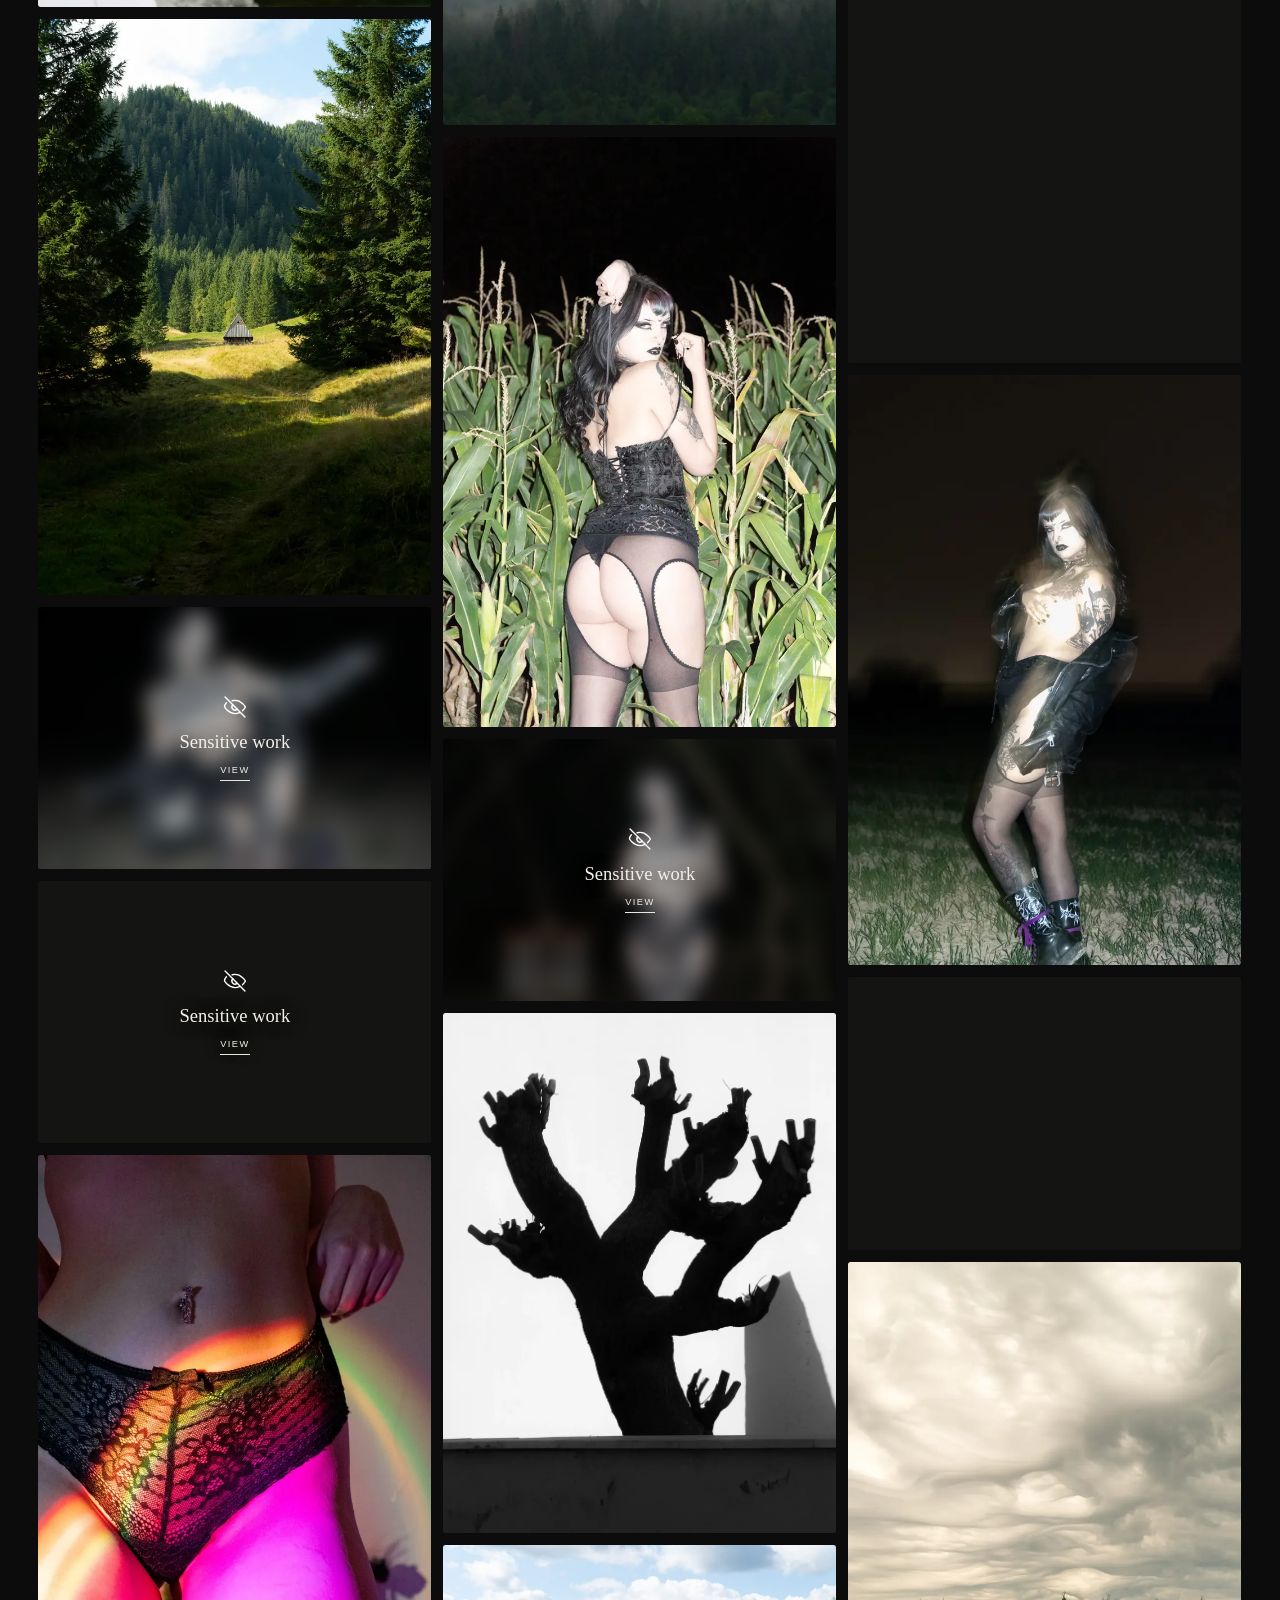
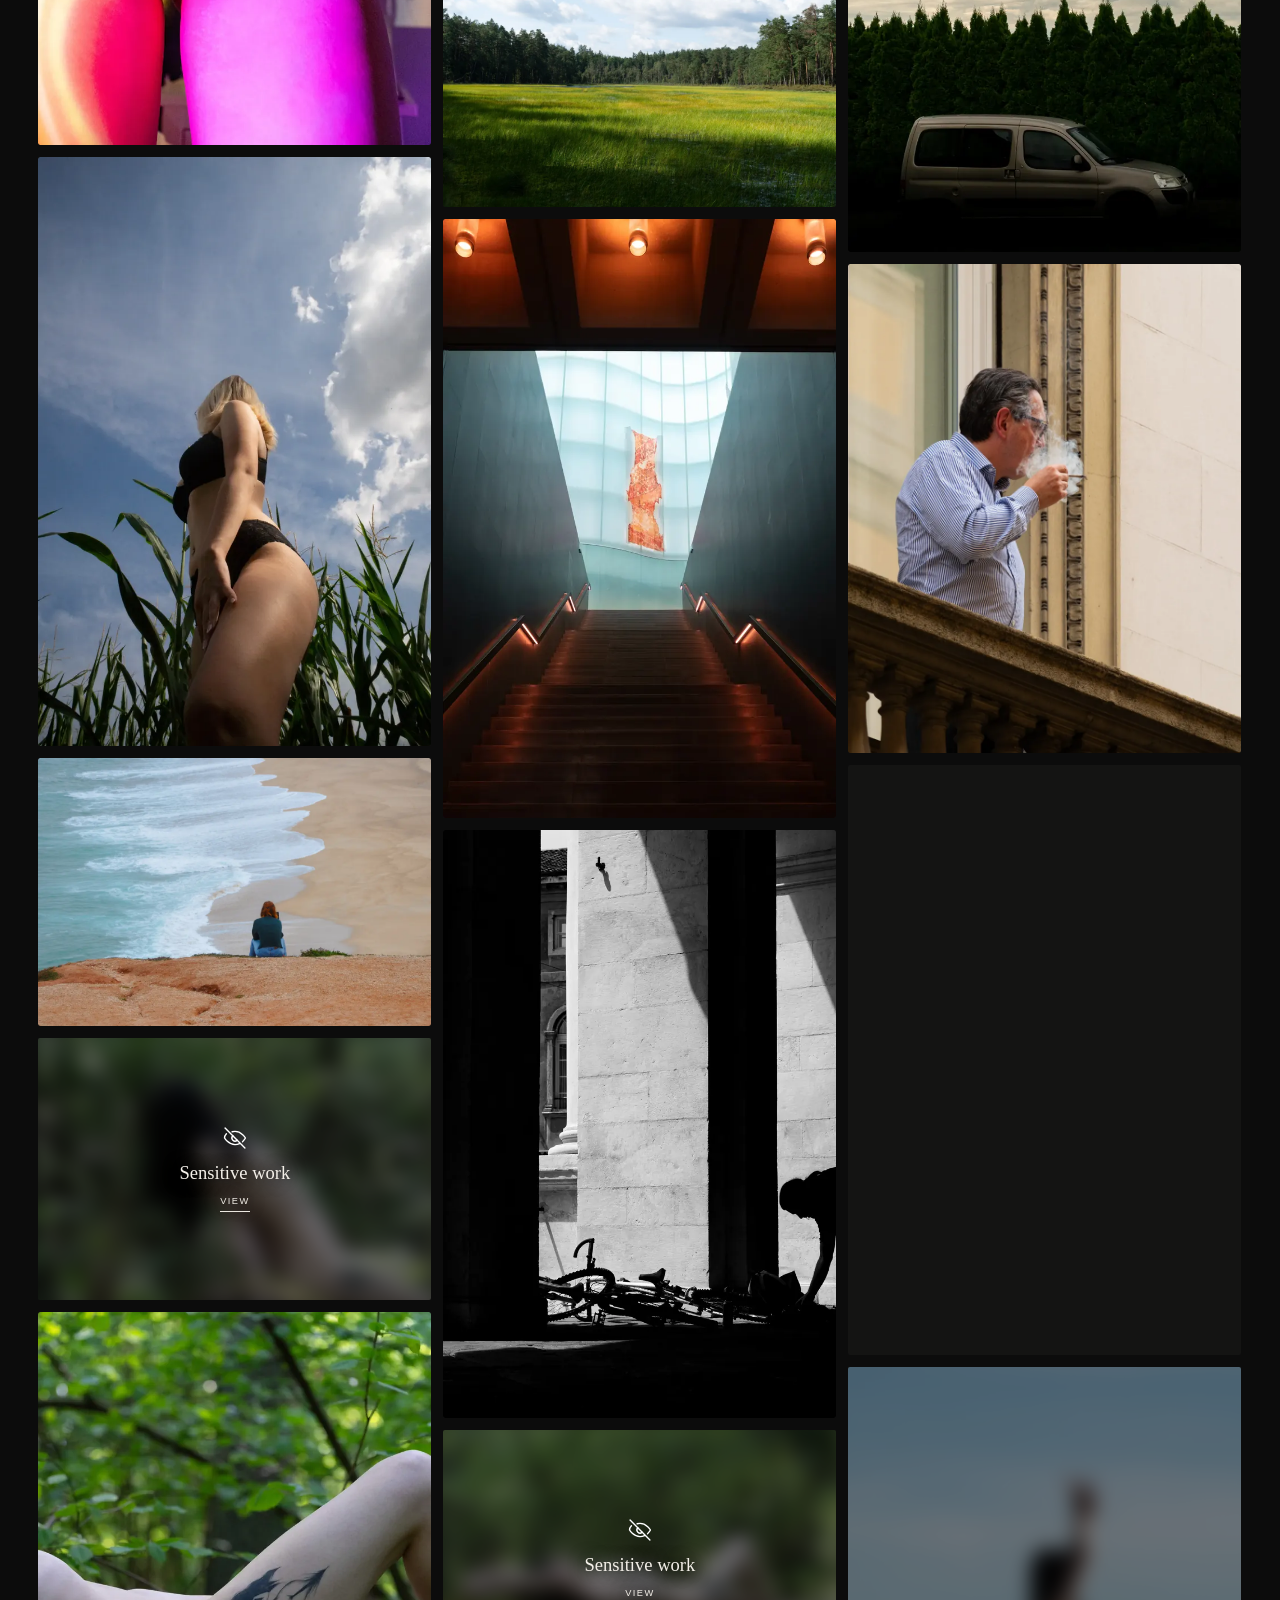
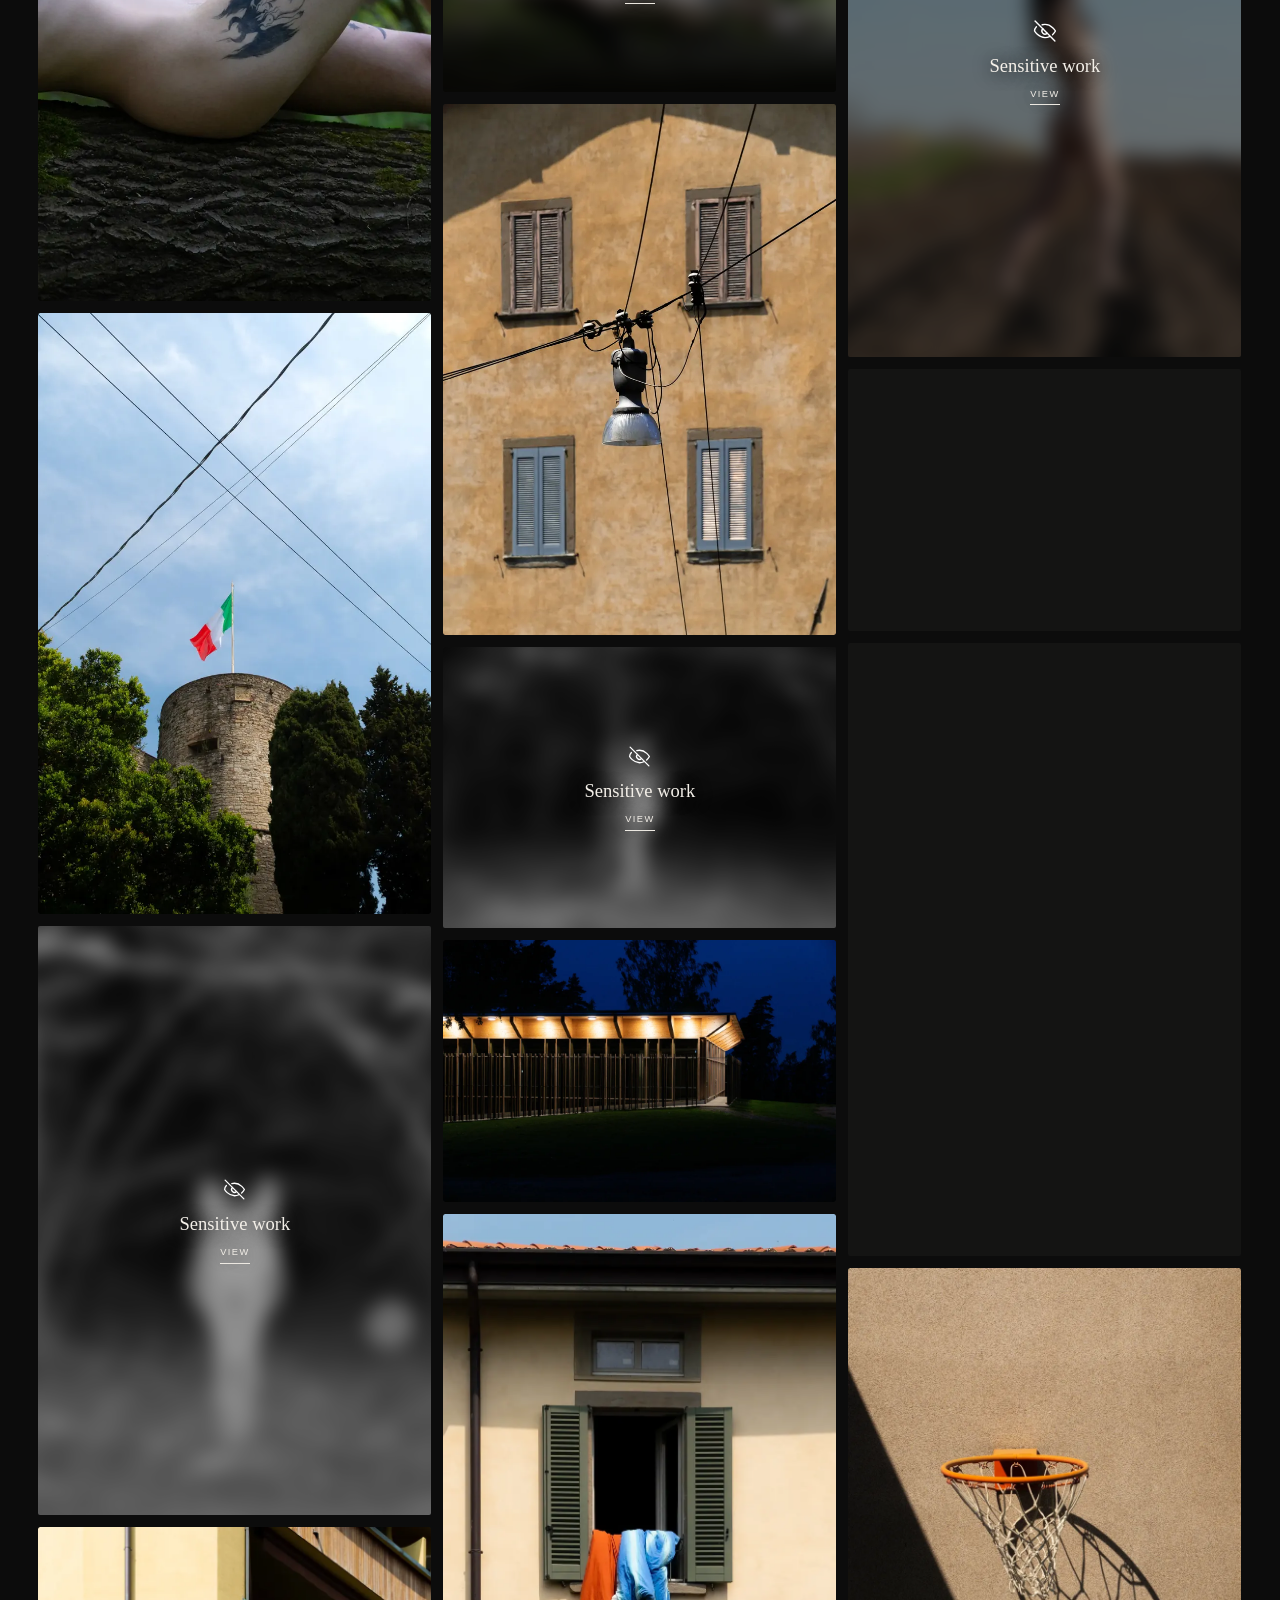
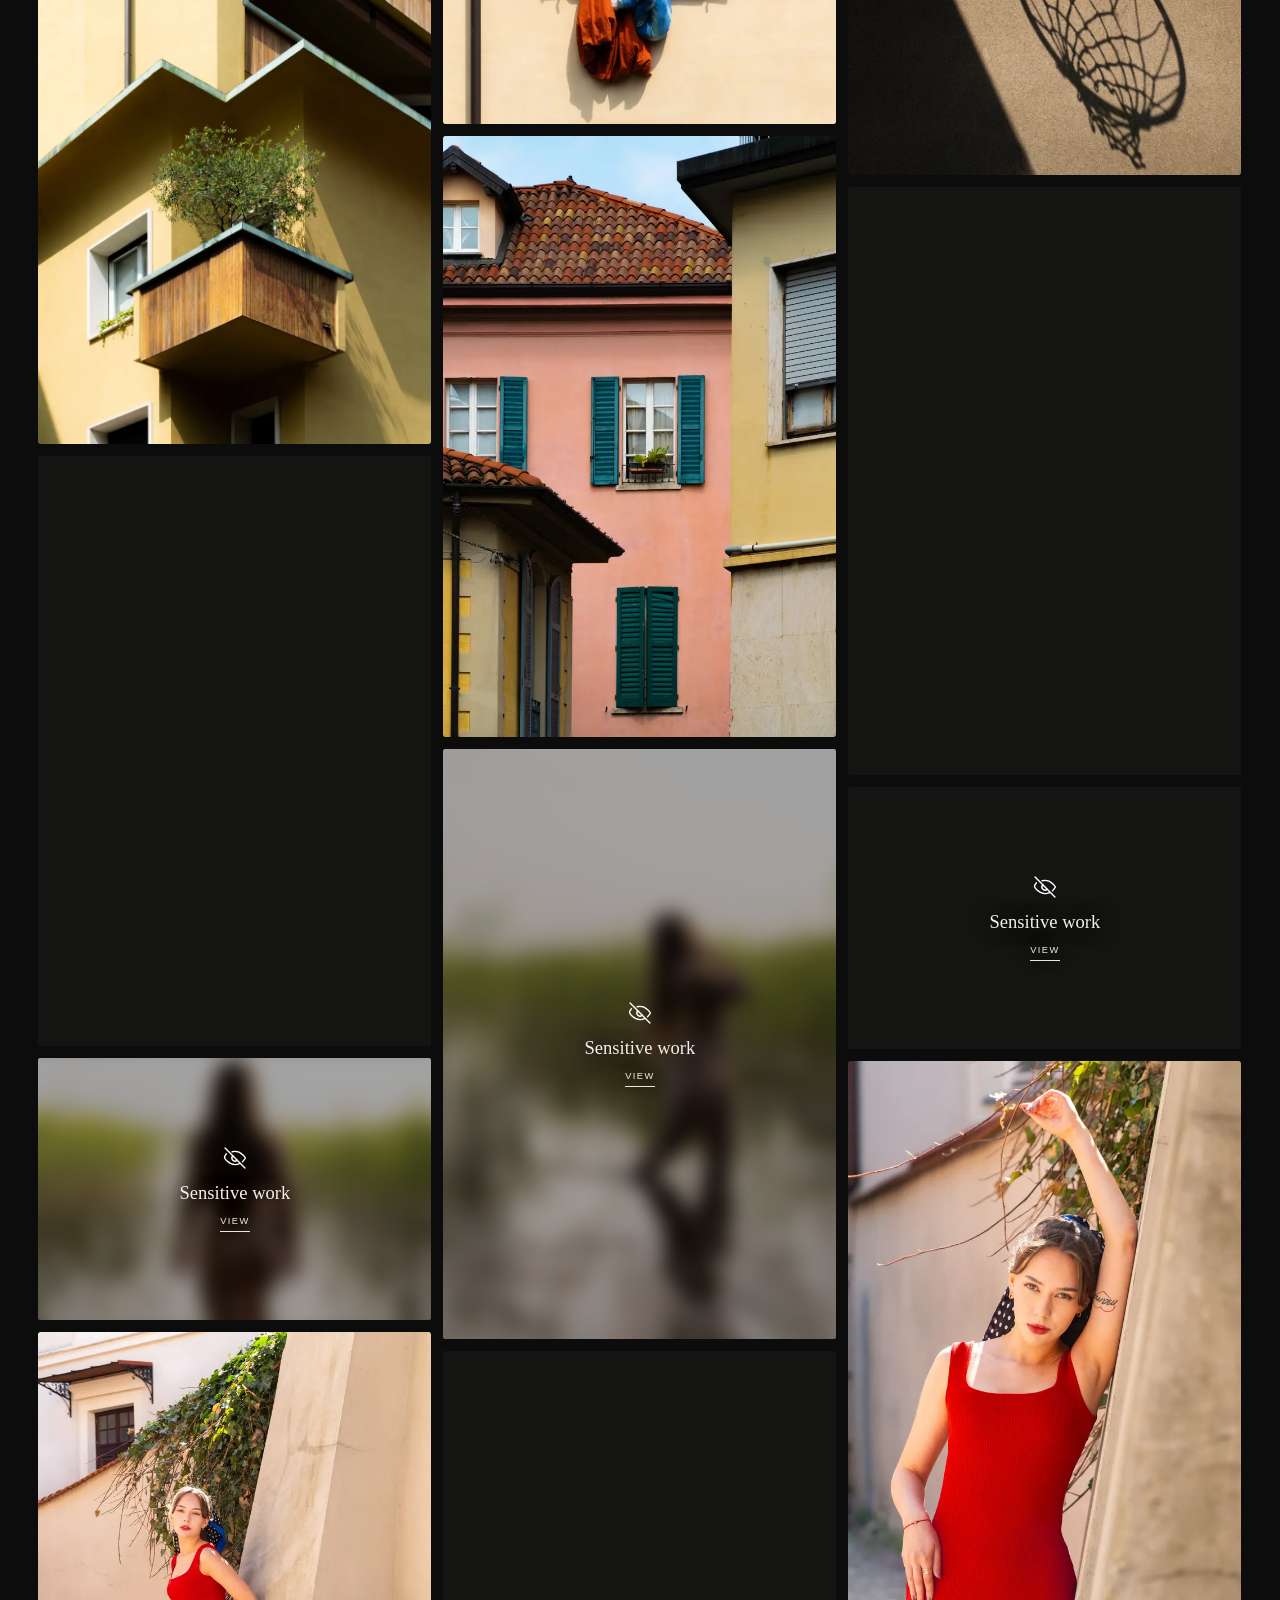
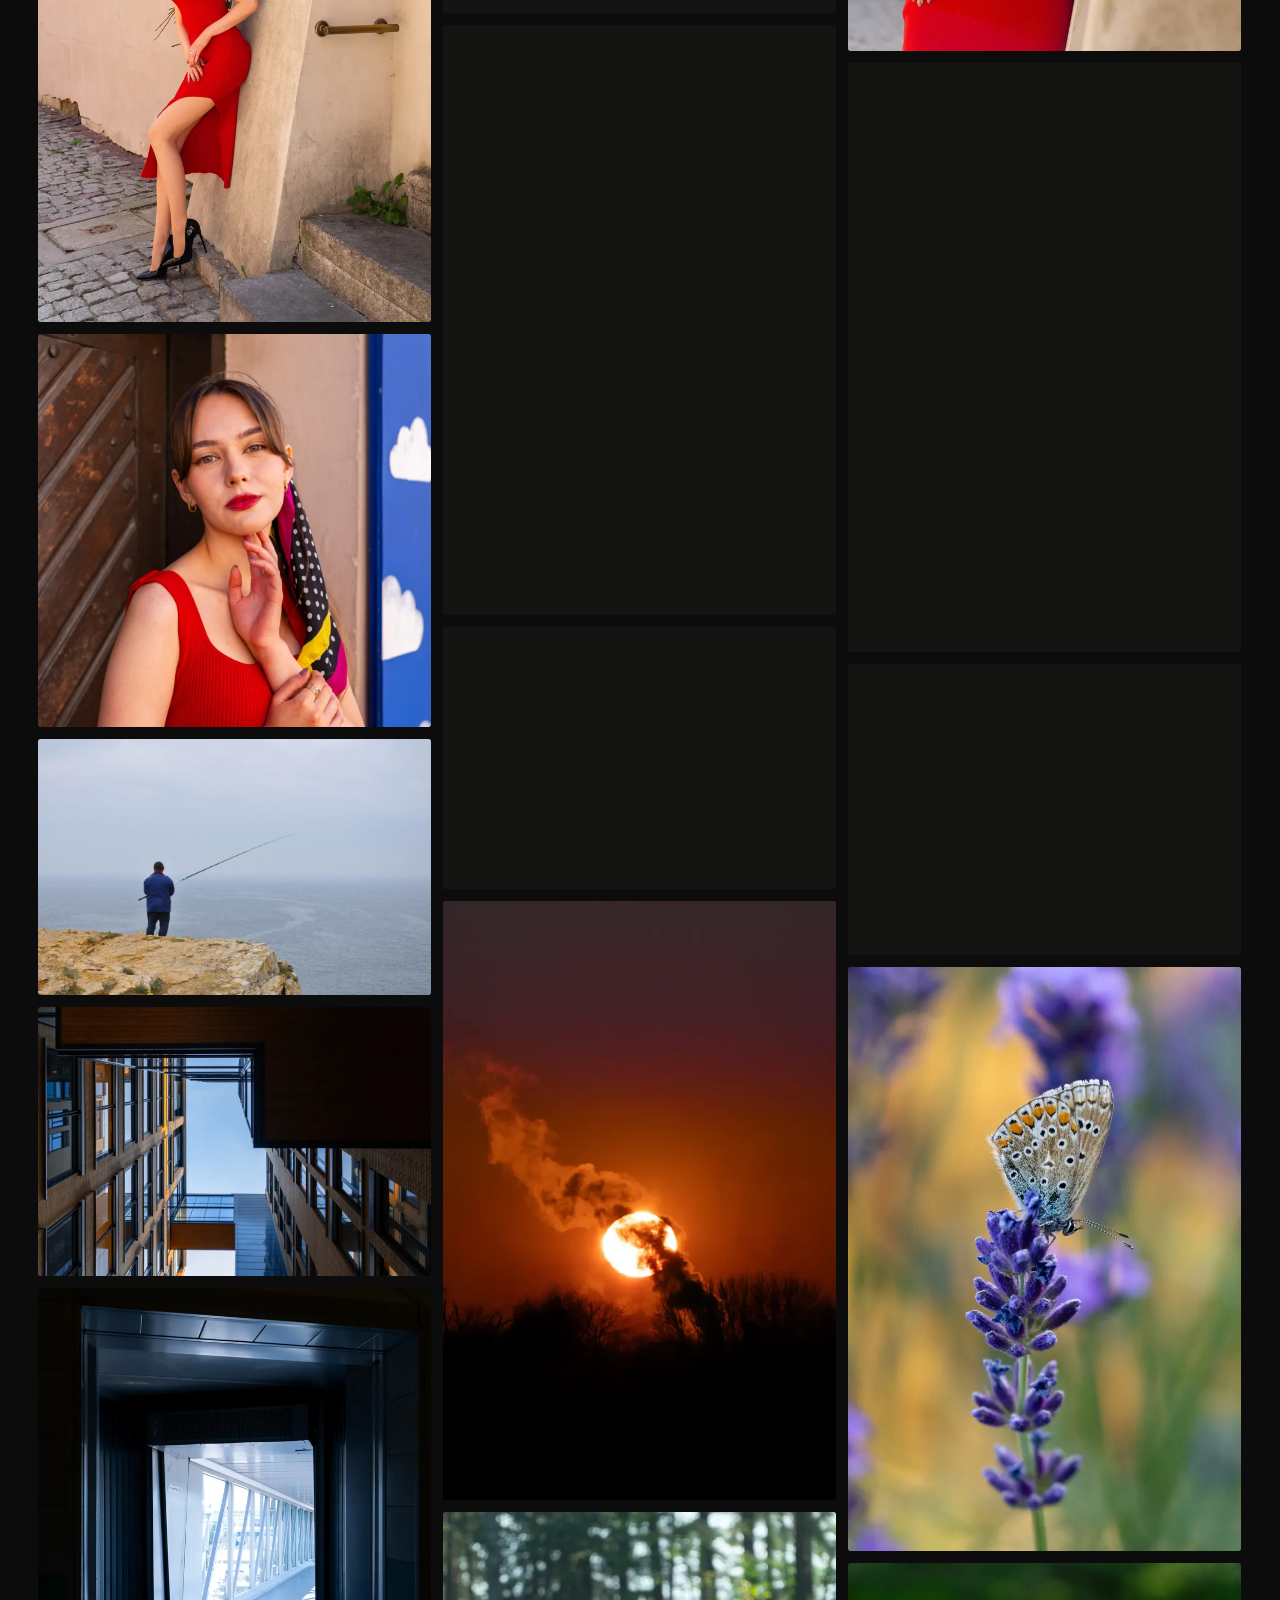
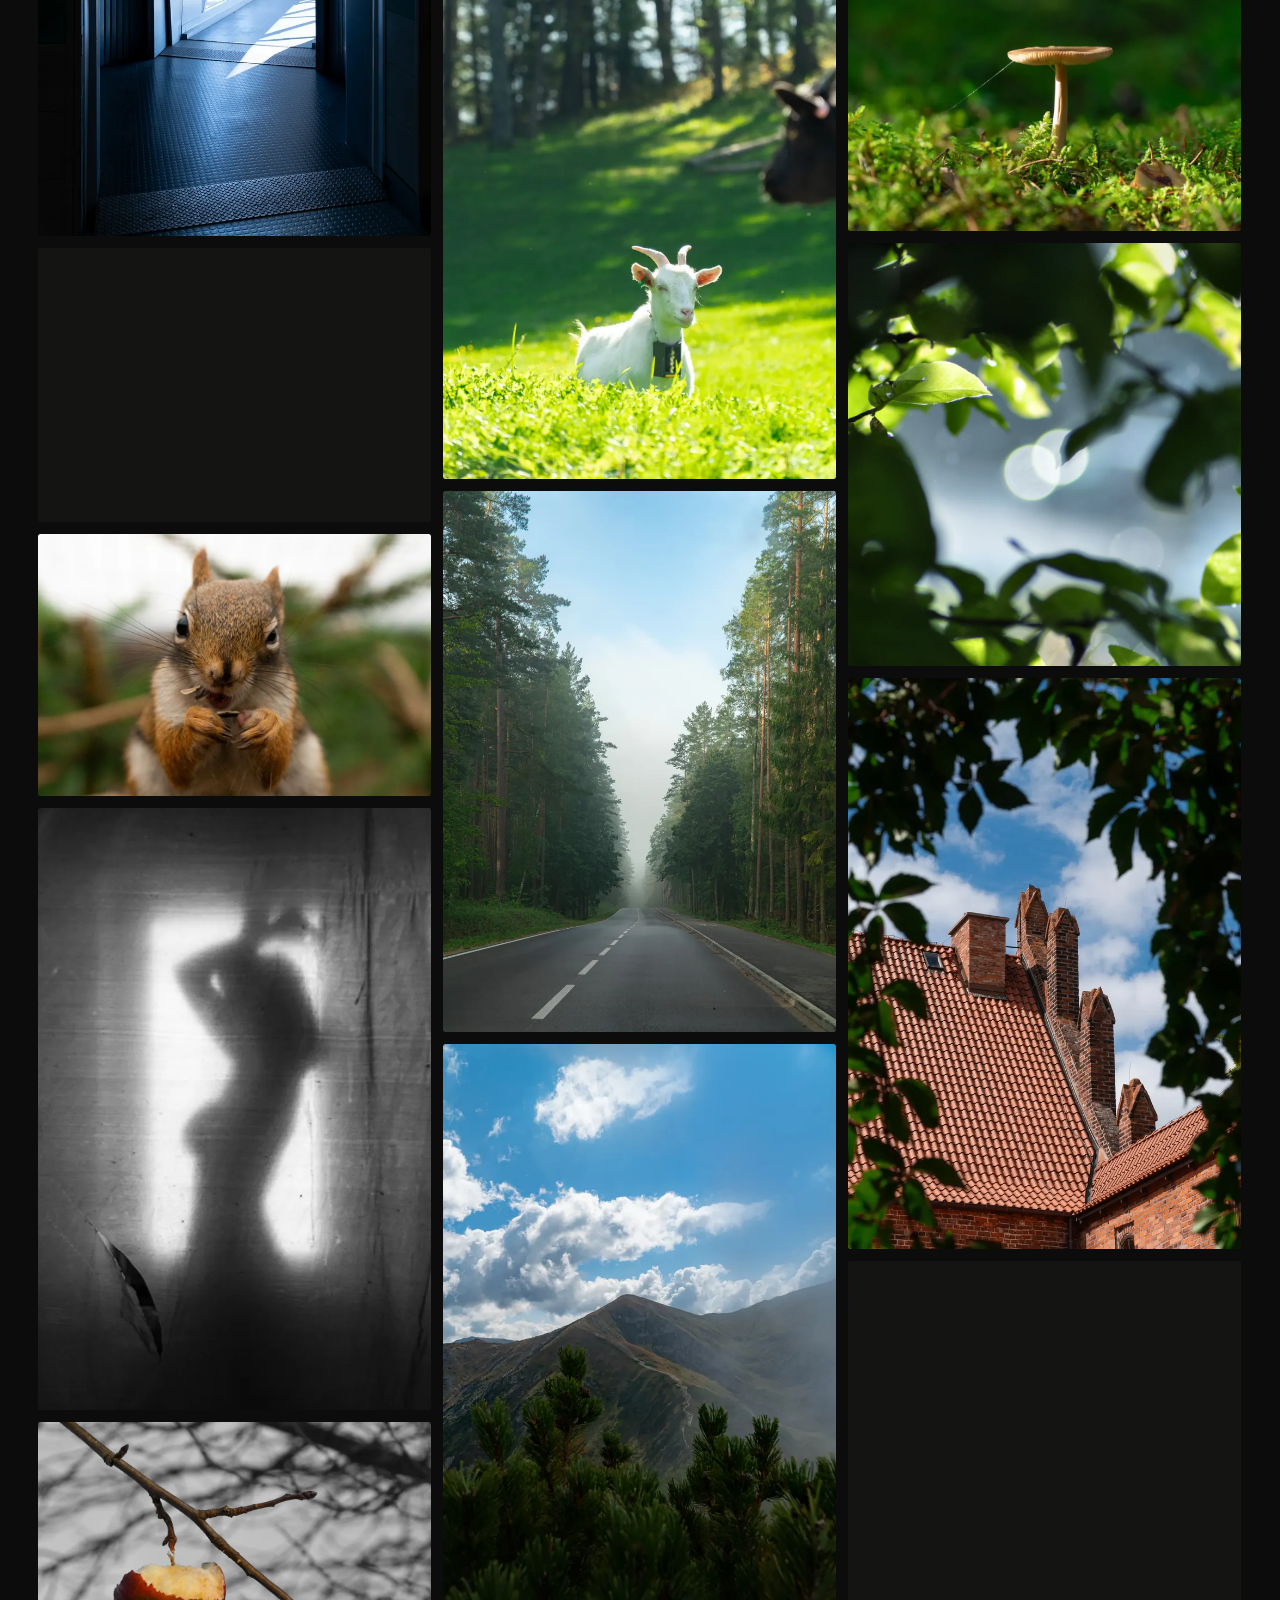
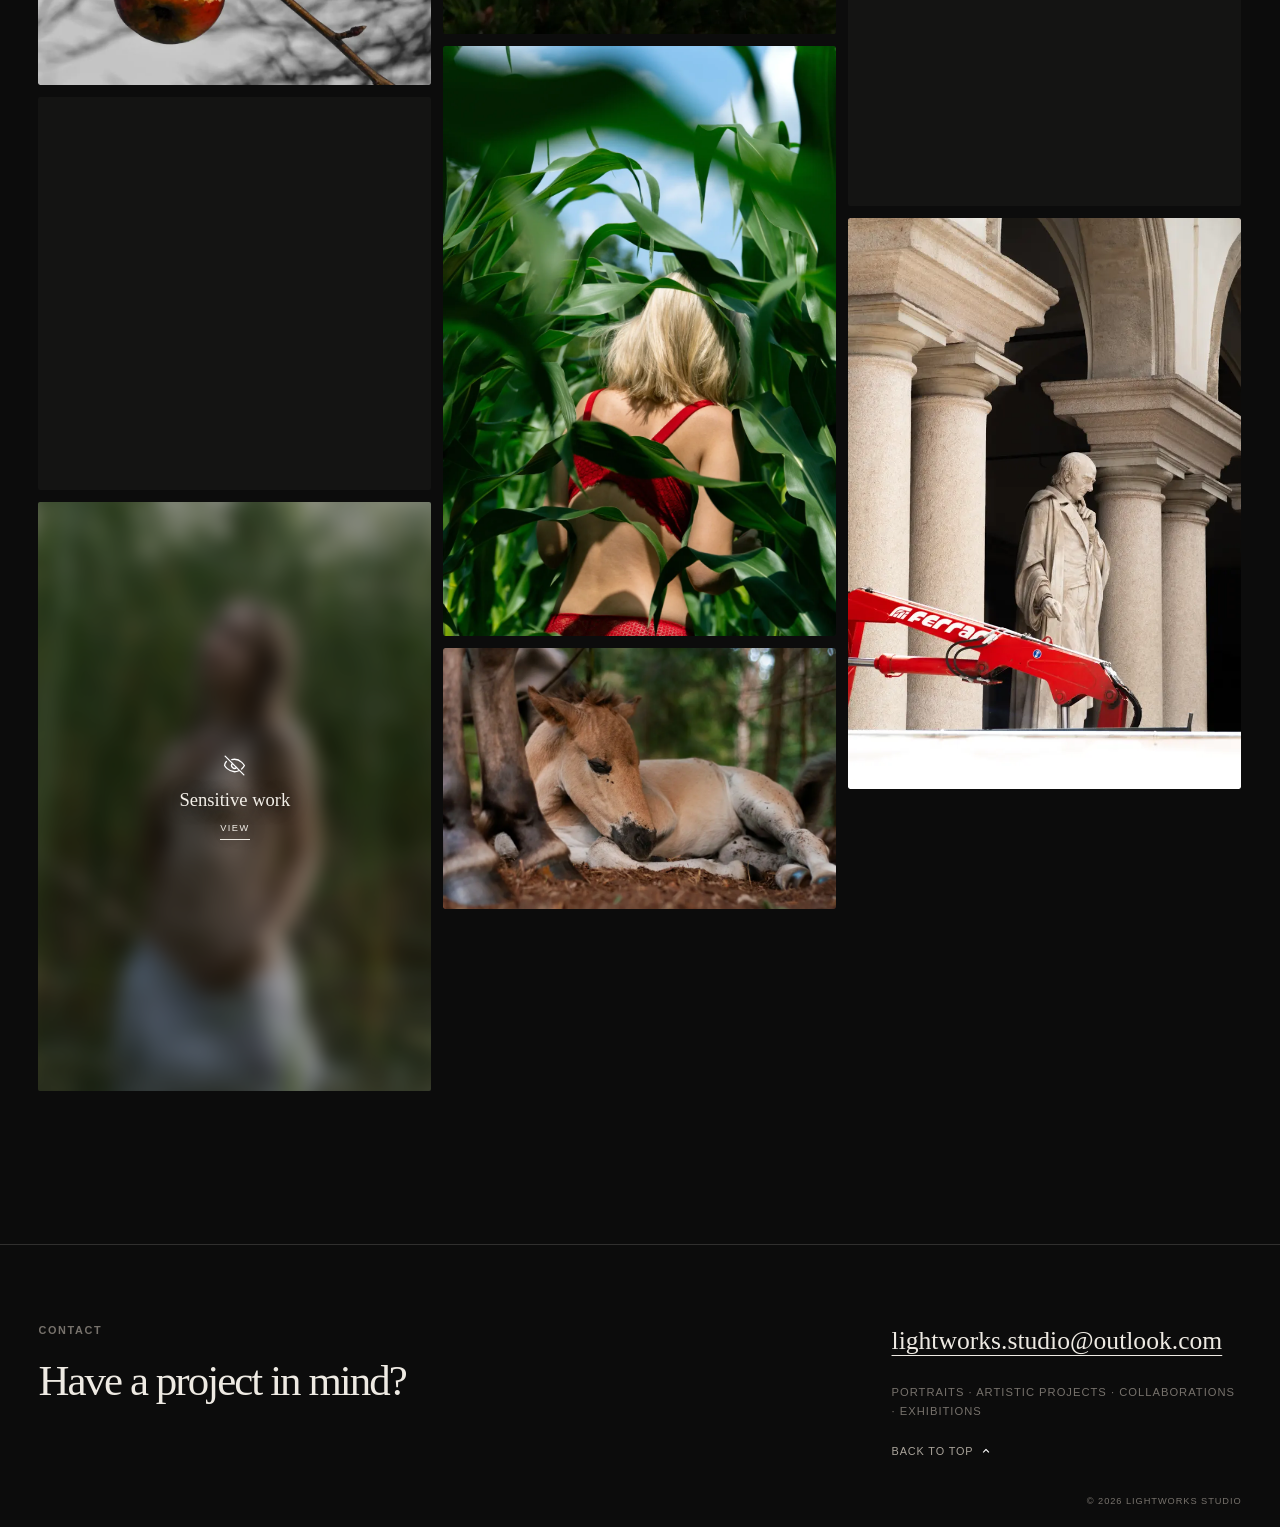
==== commit 1d937a4e: "Add GoatCounter analytics" ====
--- a/index.html
+++ b/index.html
@@ -23,6 +23,7 @@
     <script defer src="./js/site-config.js"></script>
     <script defer src="./js/photos.js"></script>
     <script defer src="./js/script.js"></script>
+    <script data-goatcounter="https://ltwrx.goatcounter.com/count" async src="https://gc.zgo.at/count.js"></script>
   </head>
   <body>
     <main>
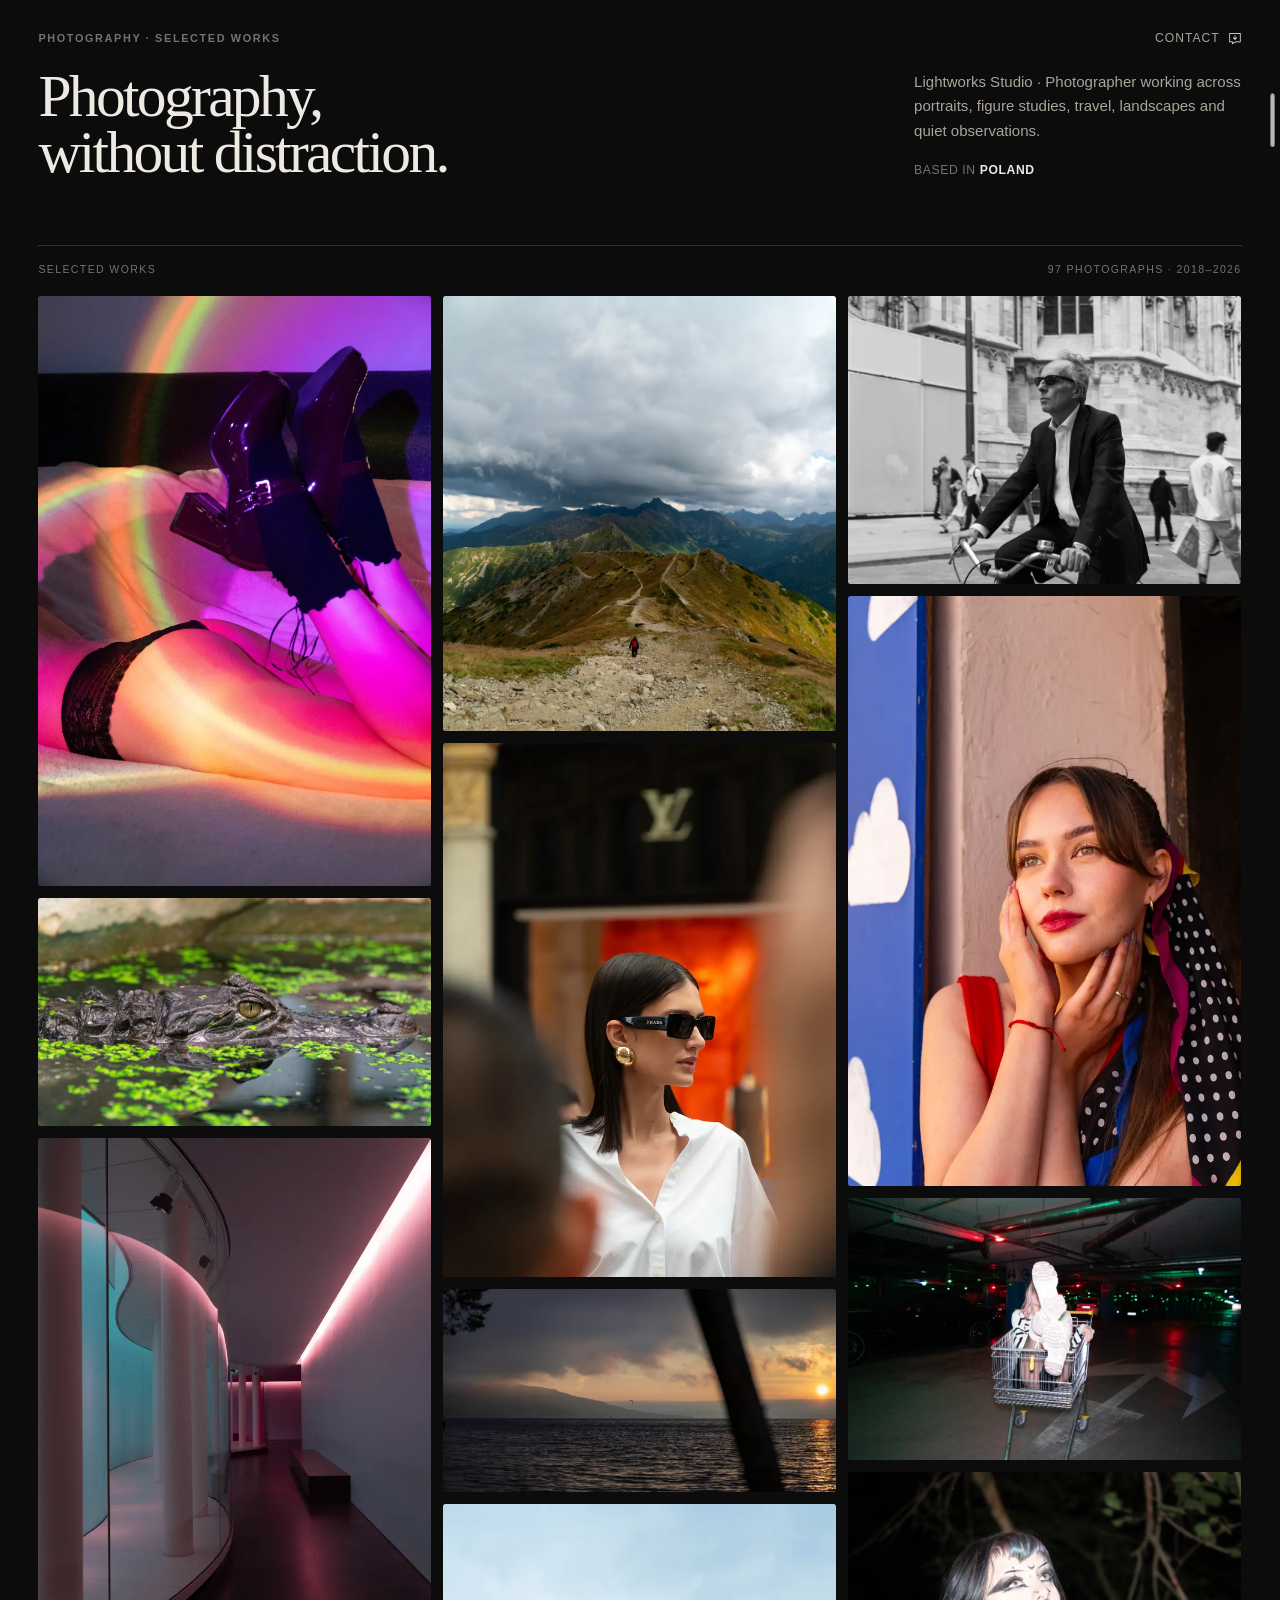
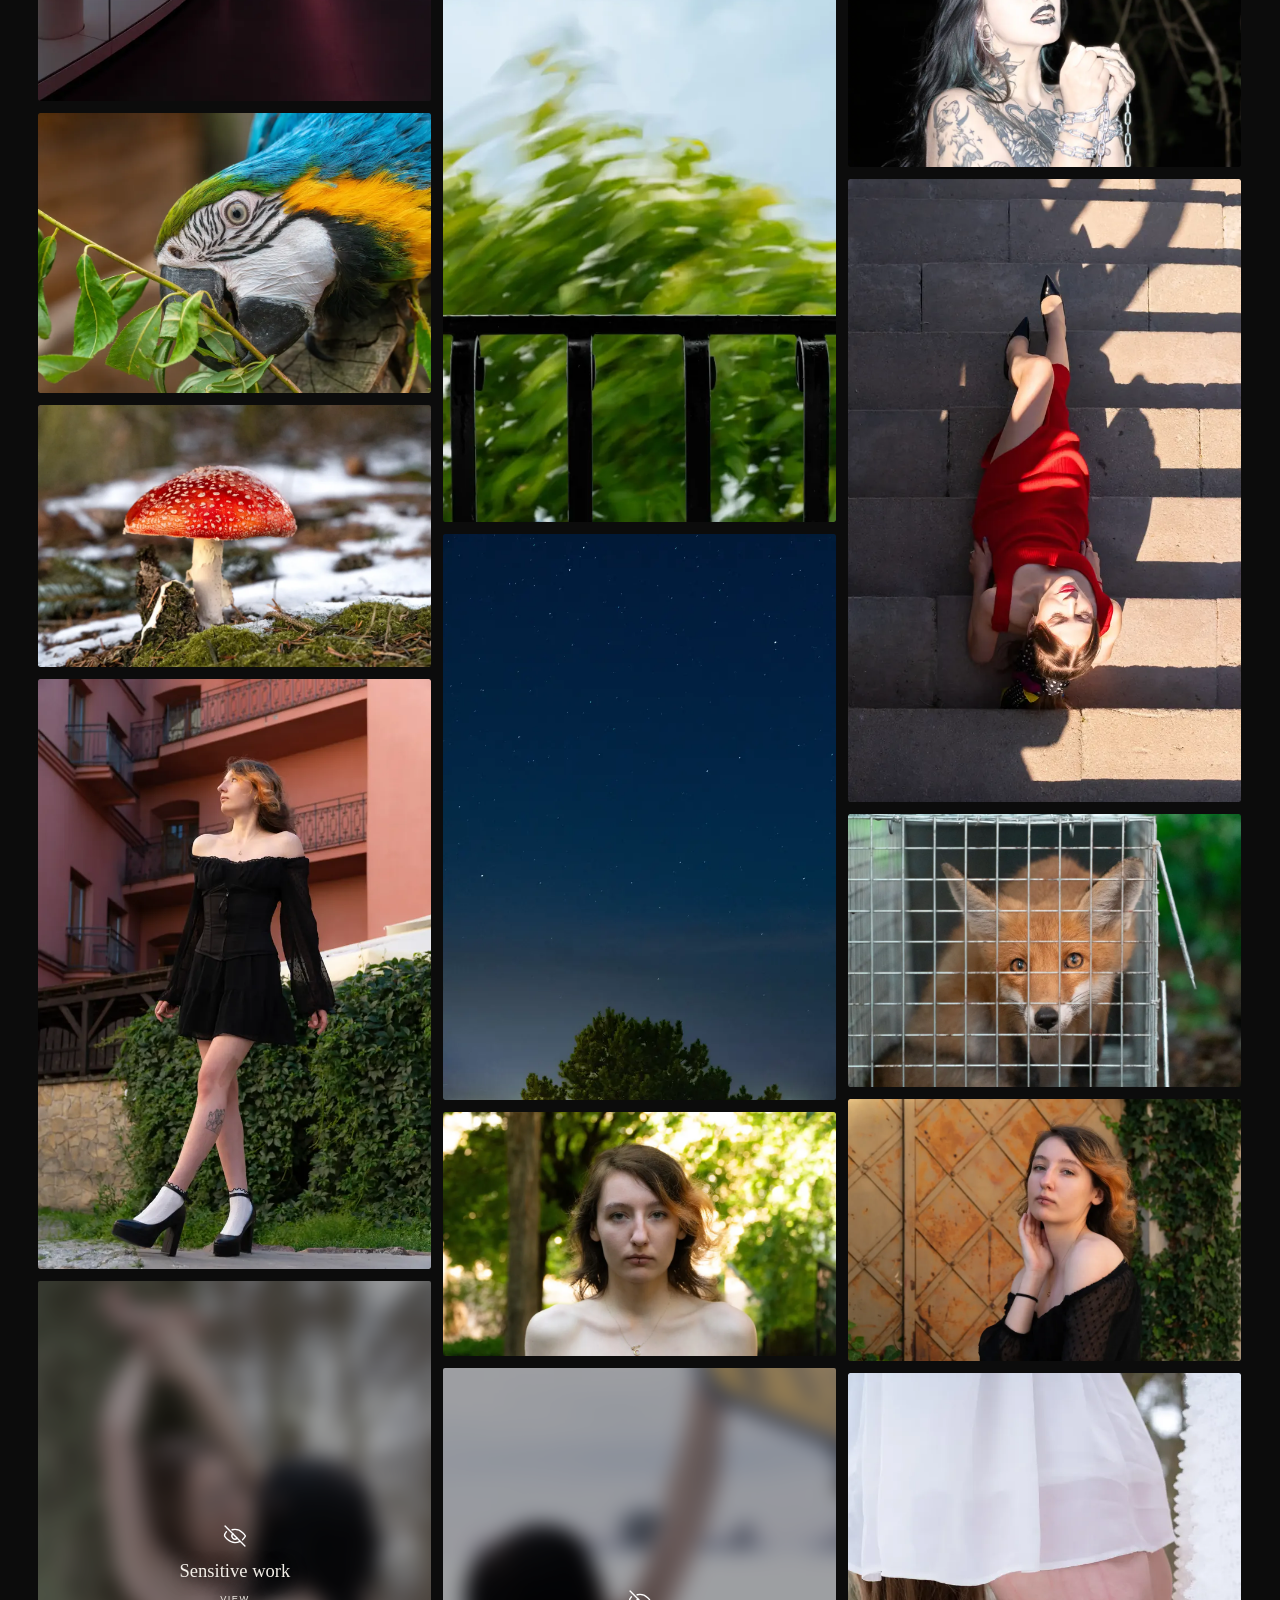
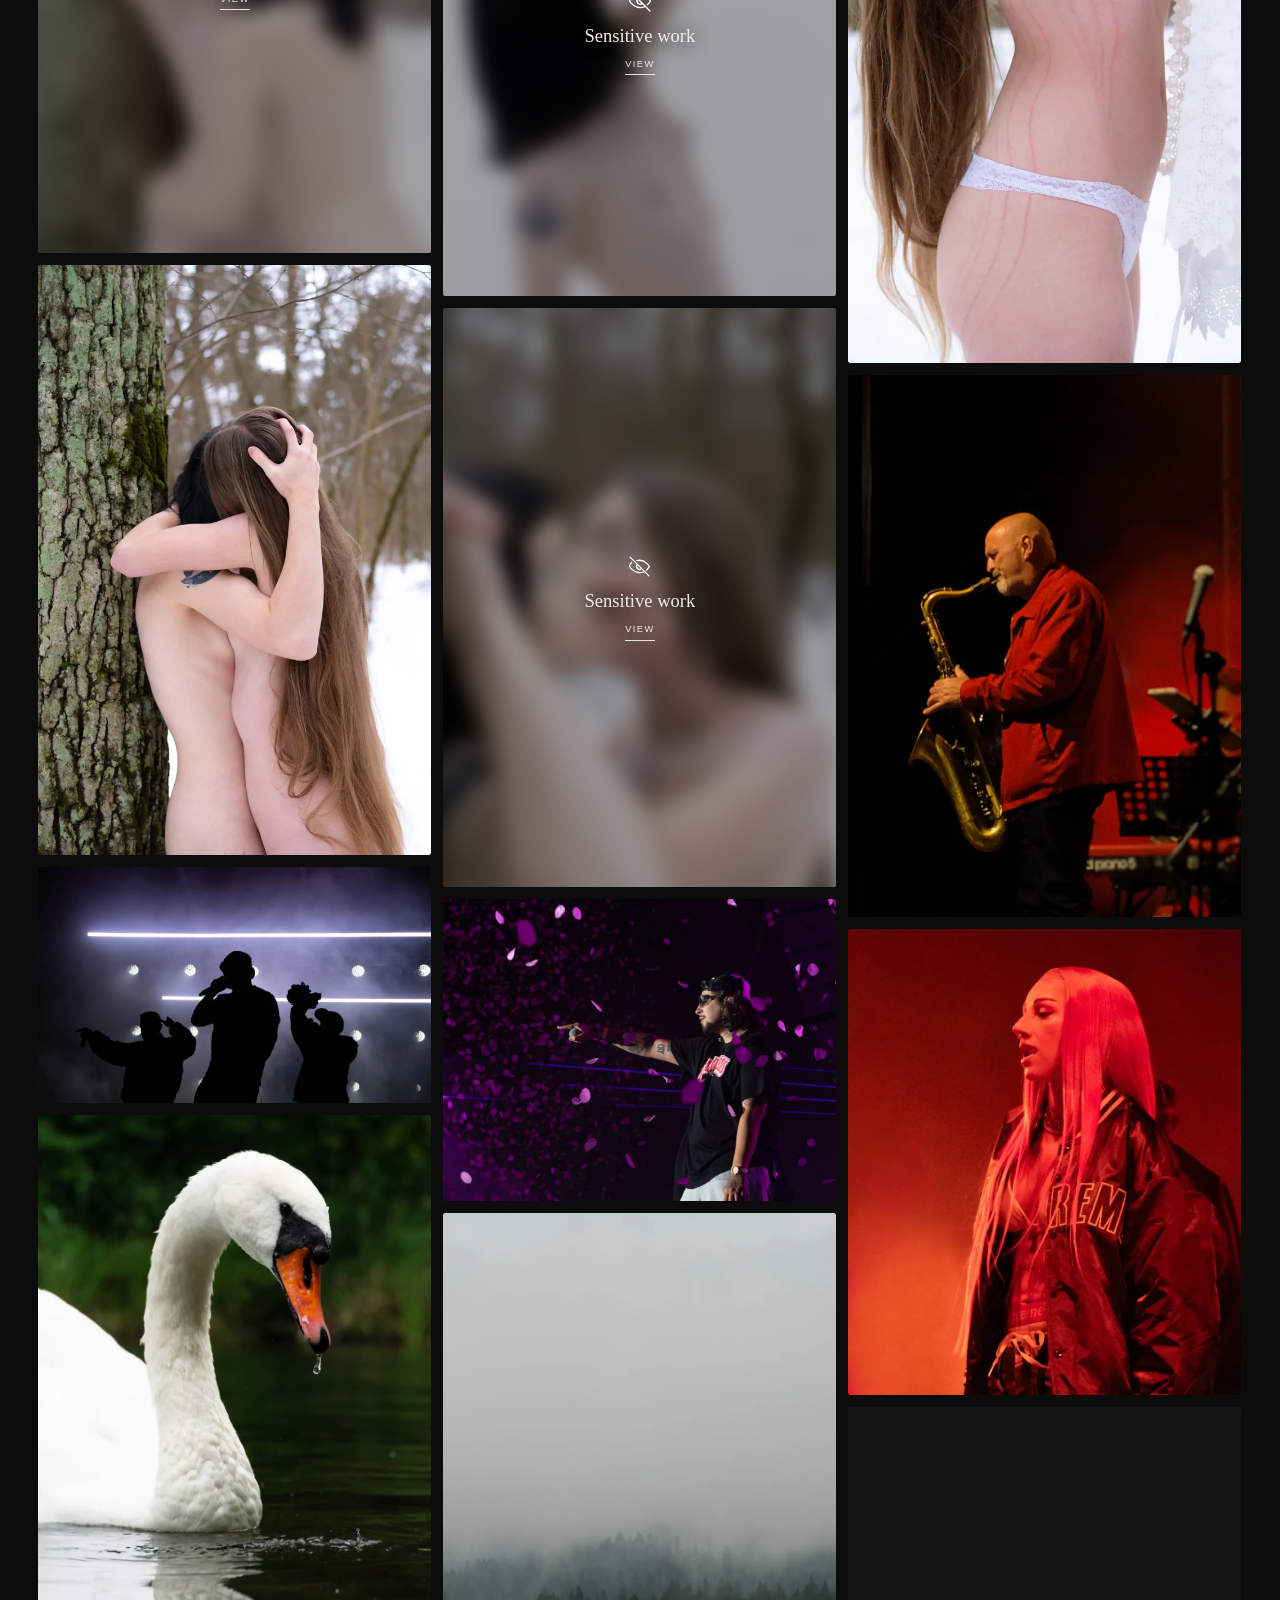
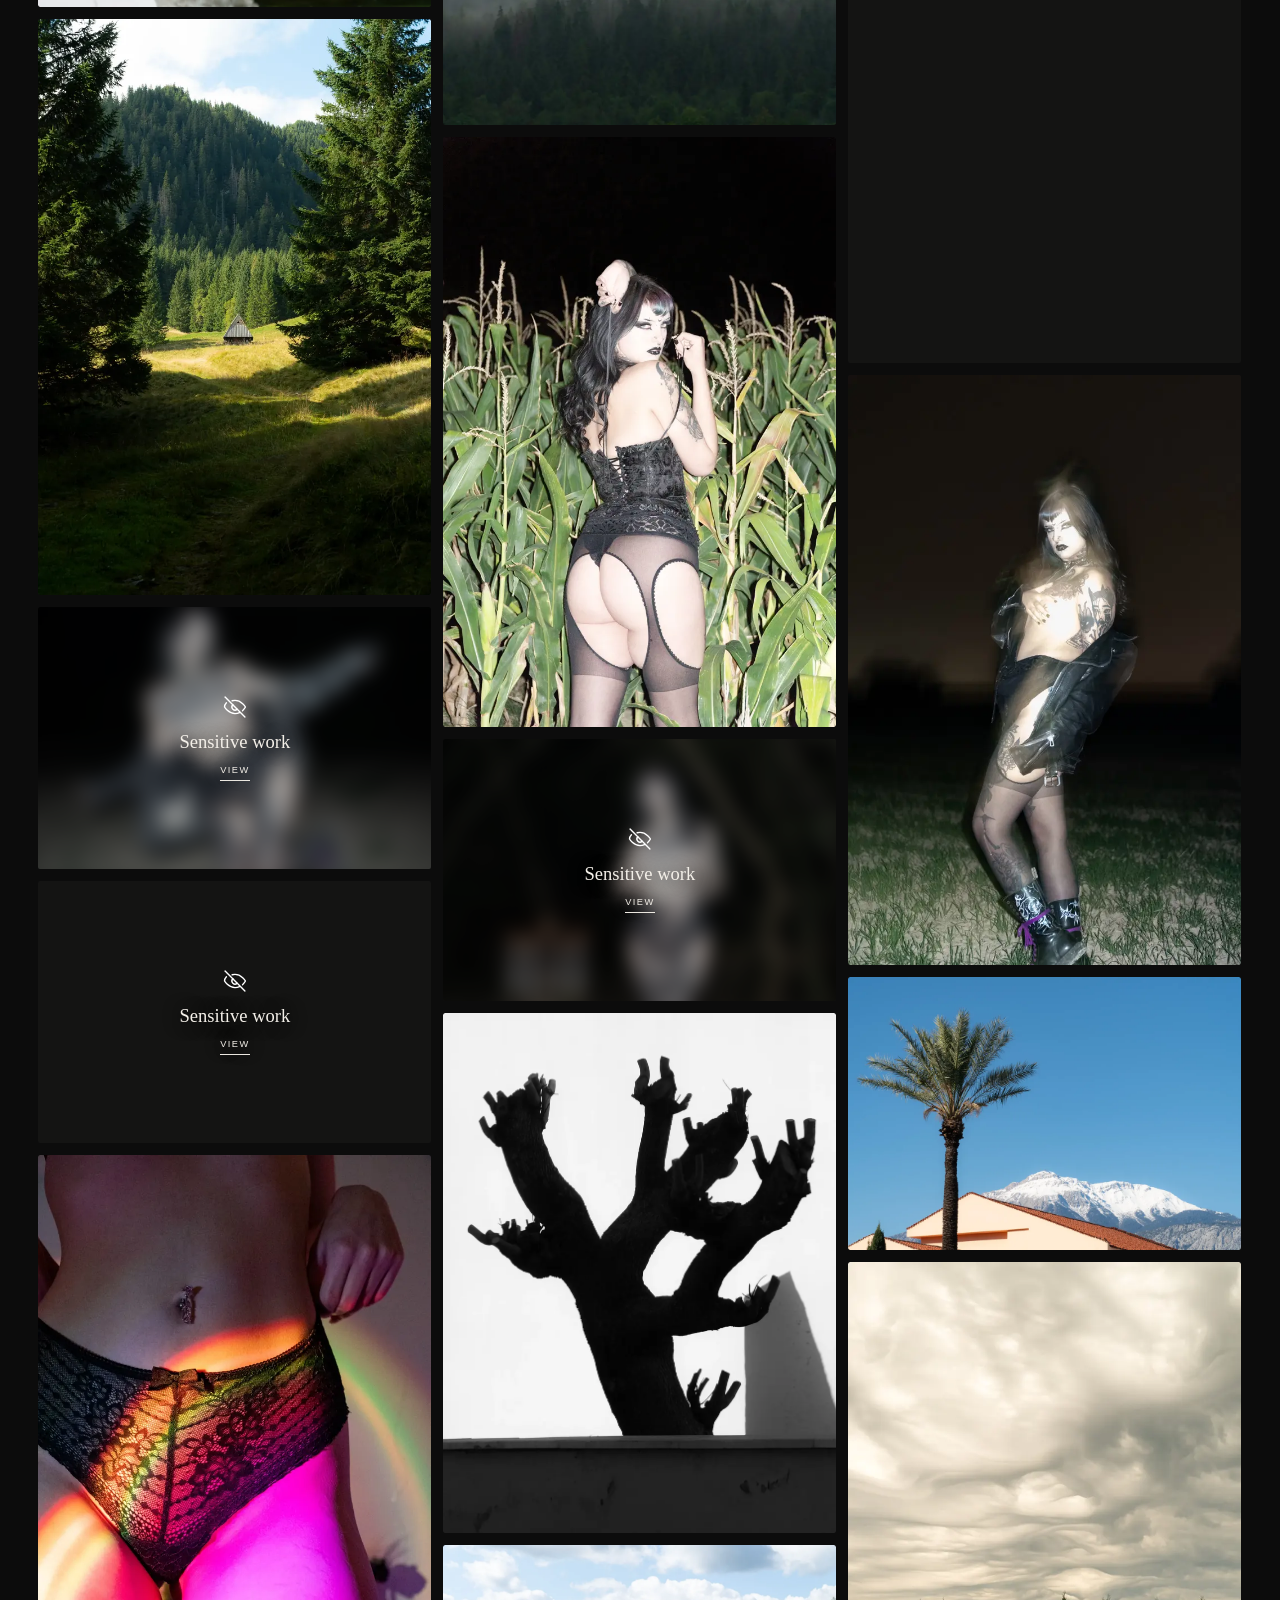
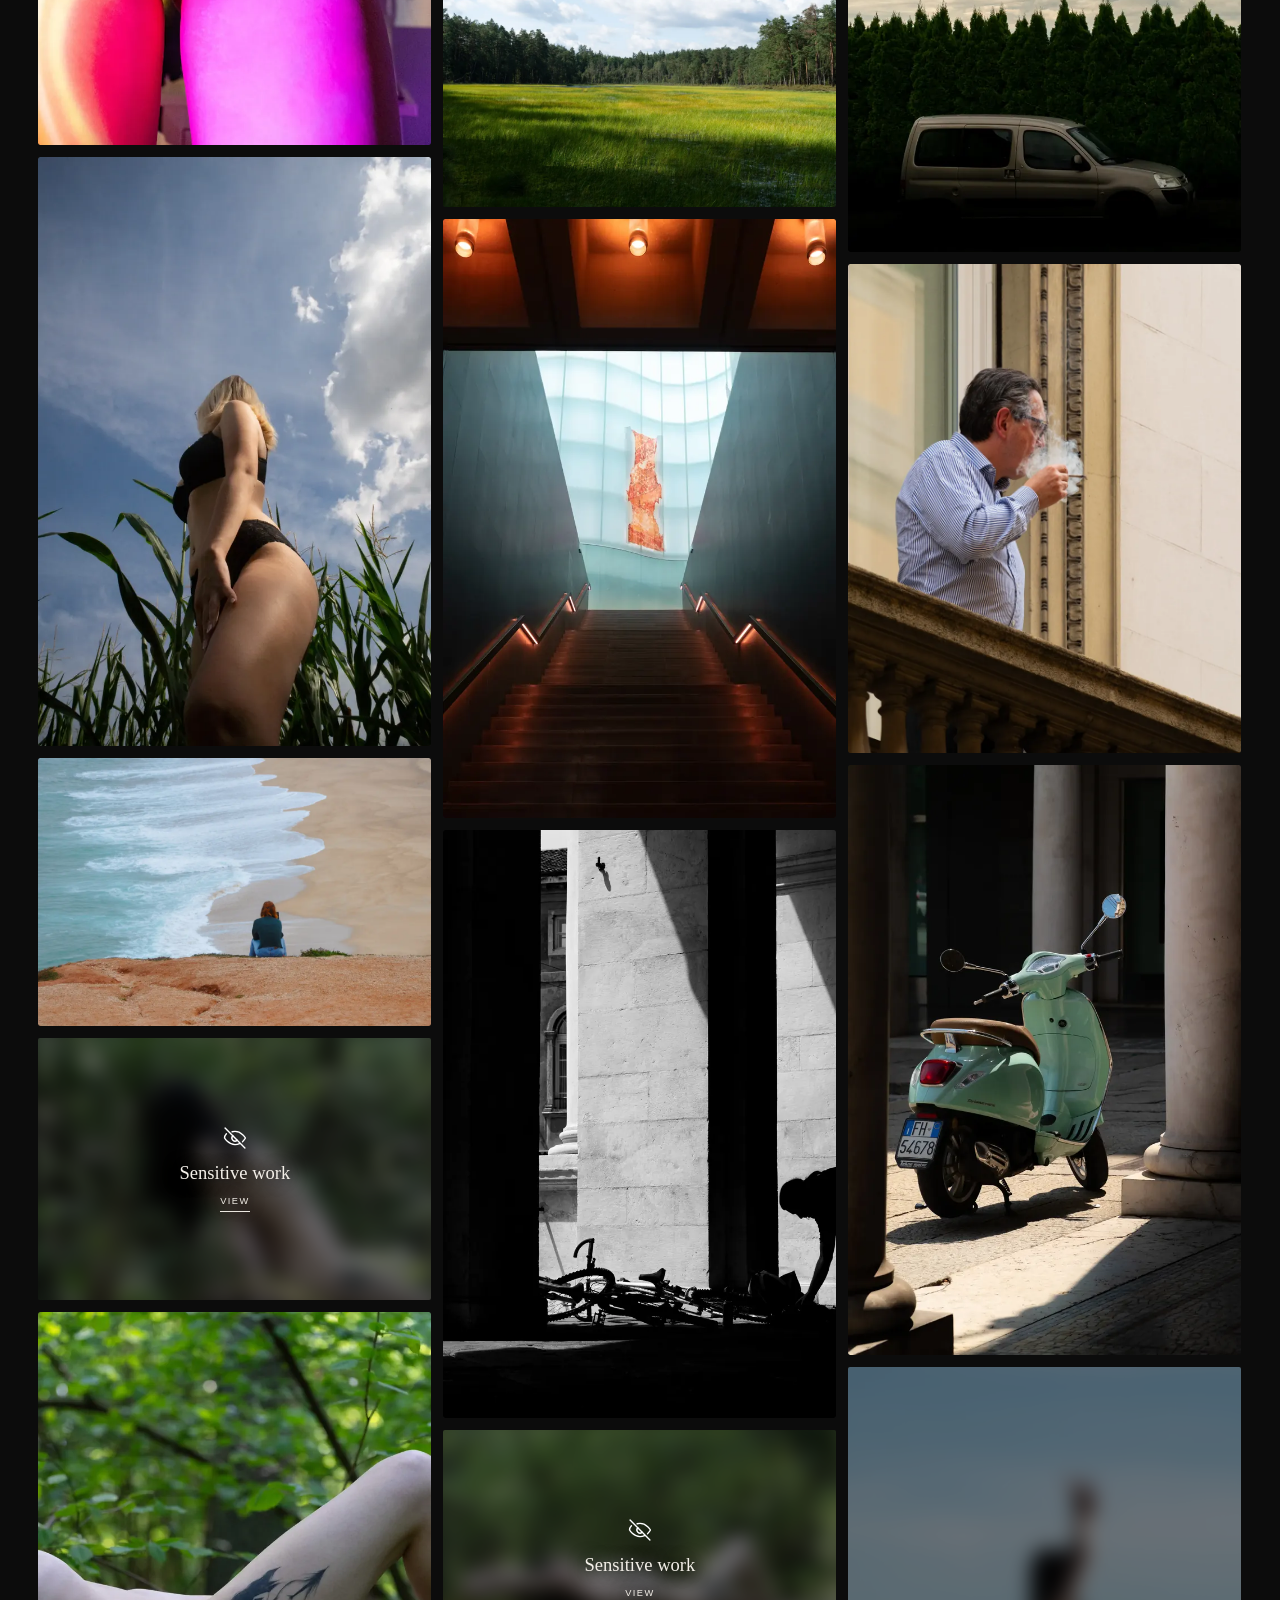
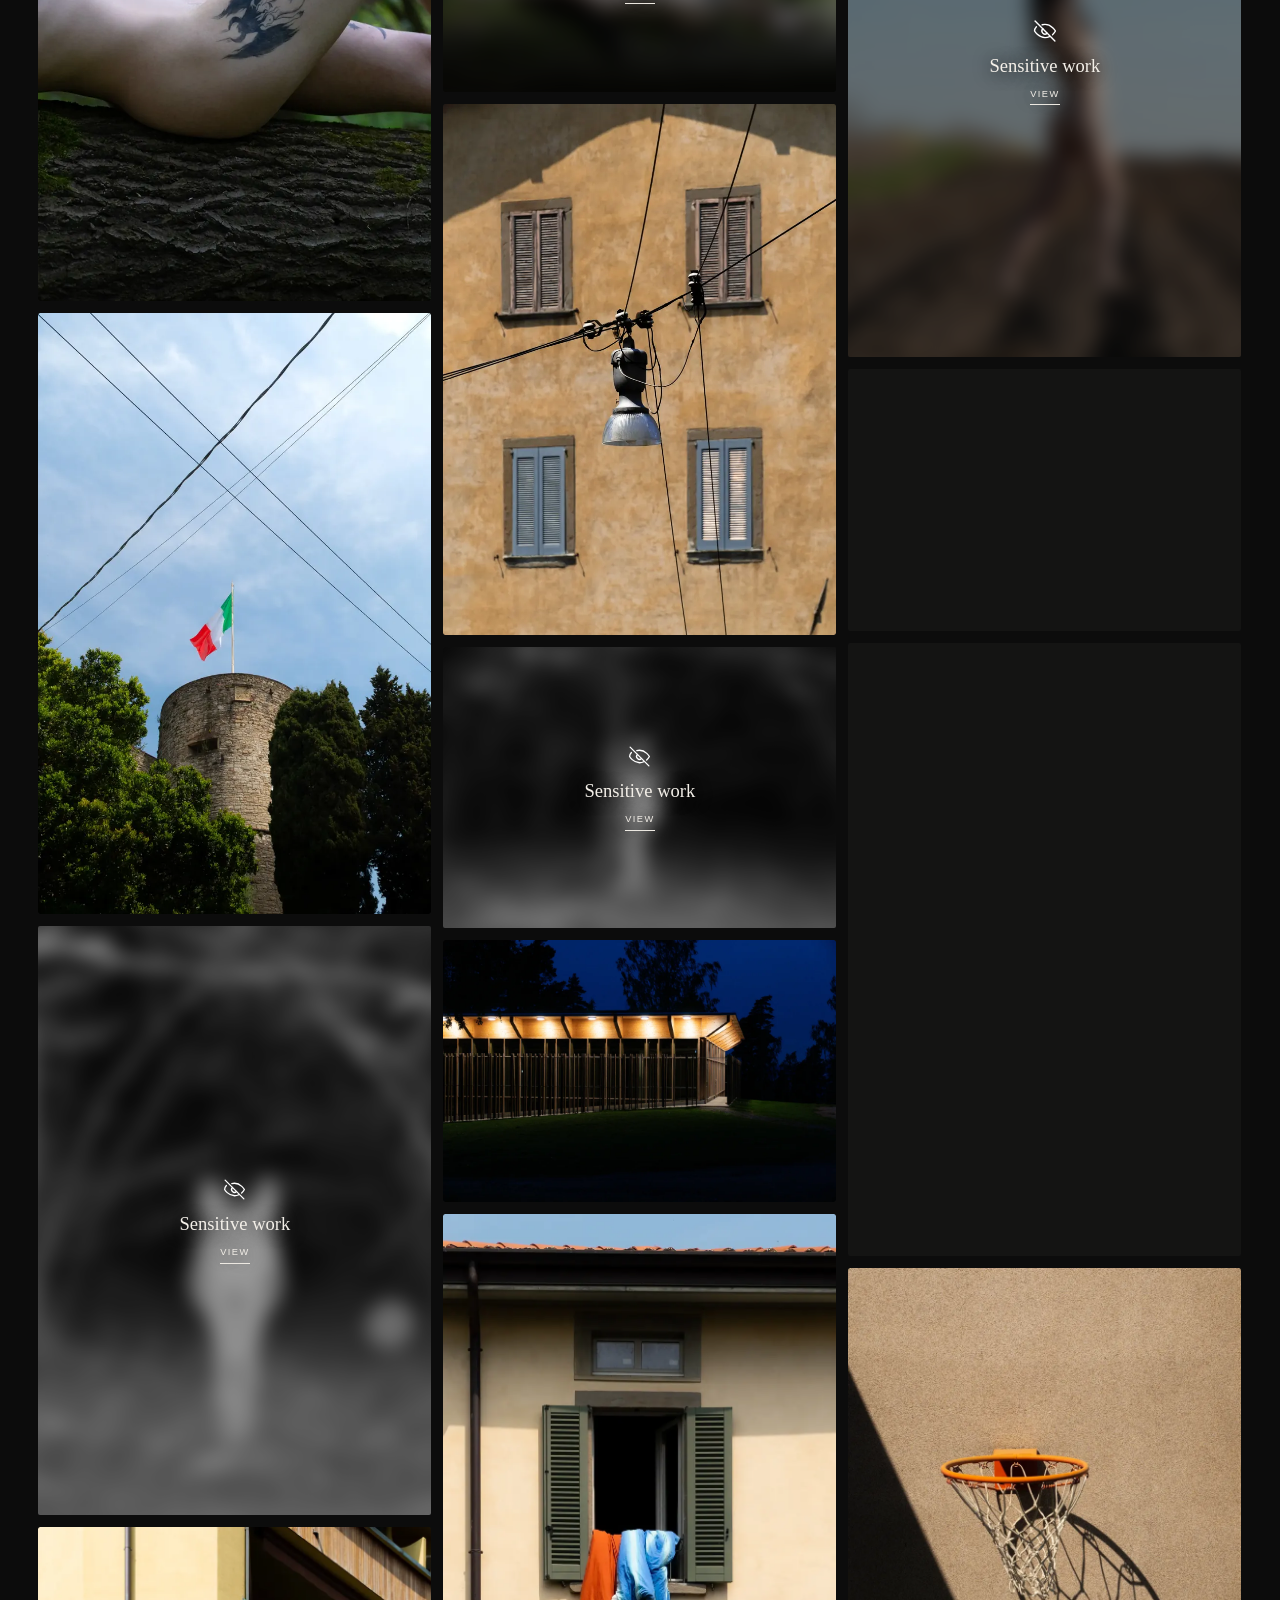
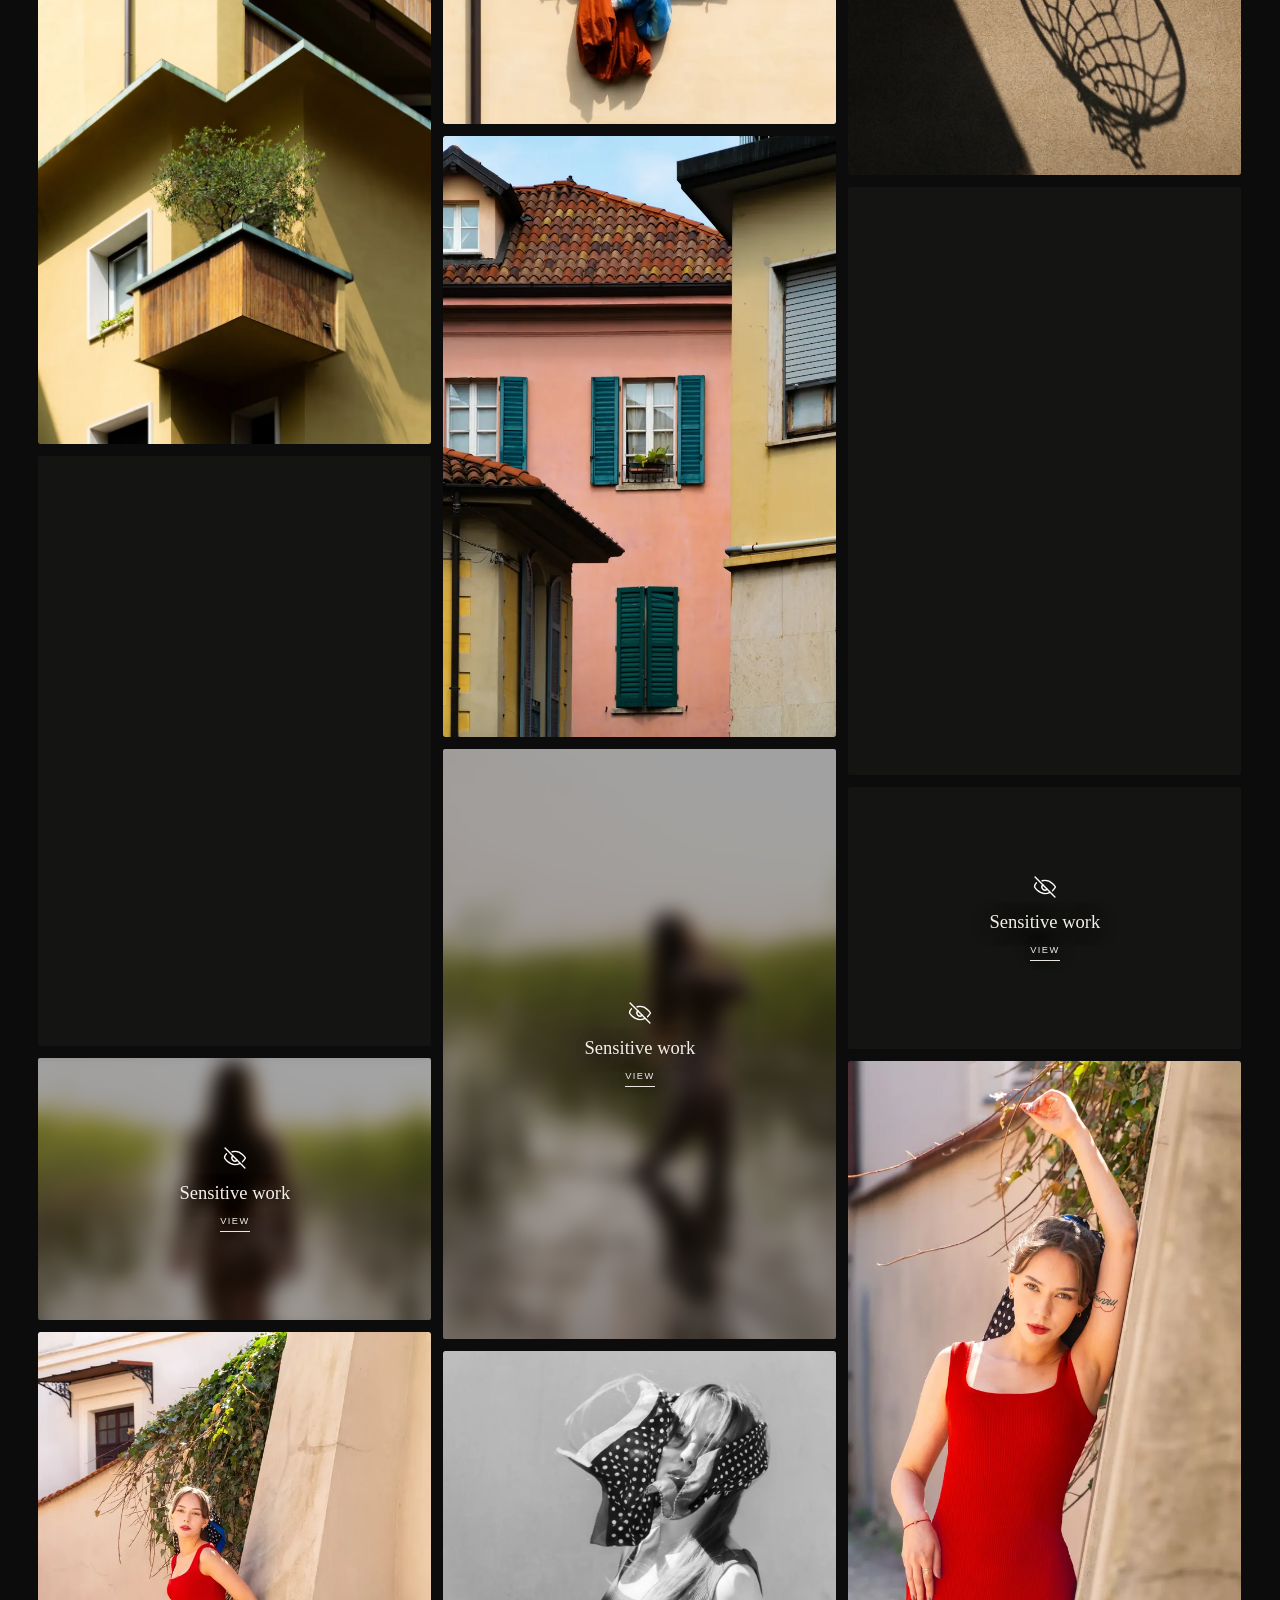
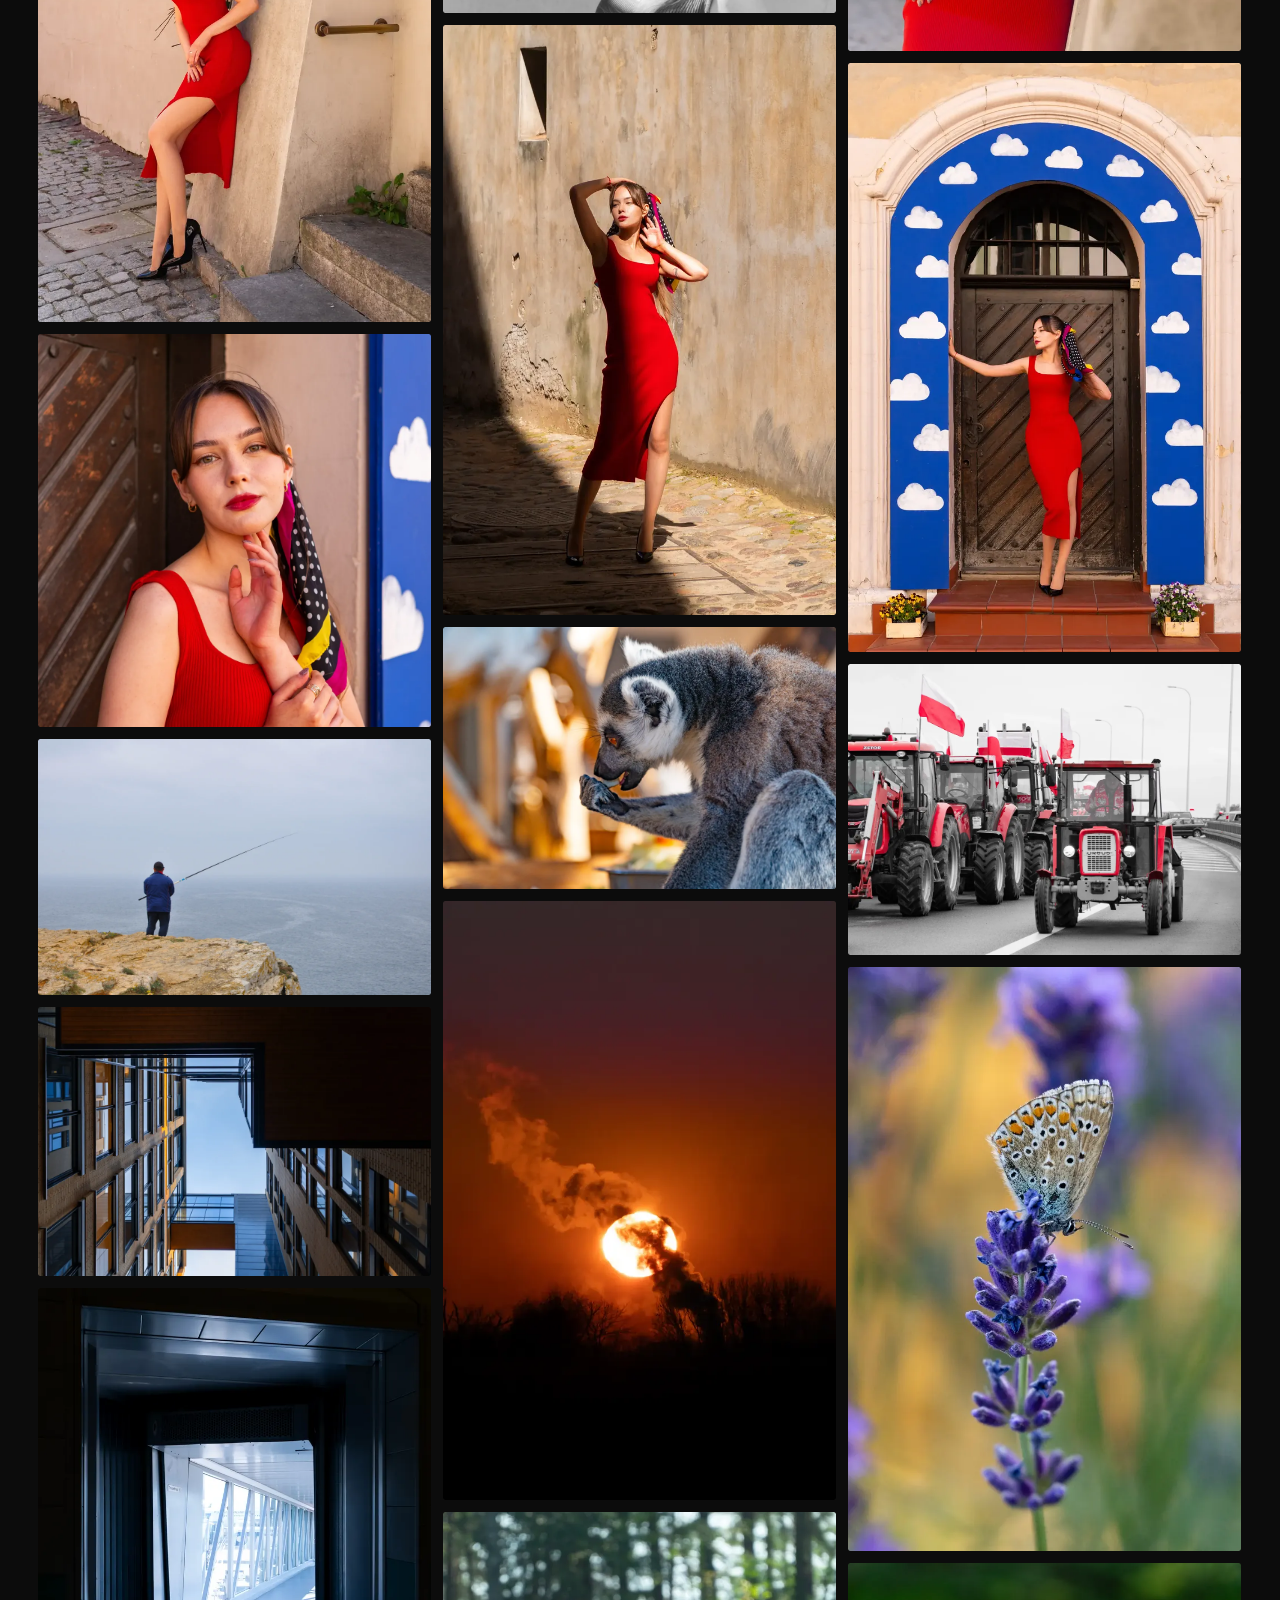
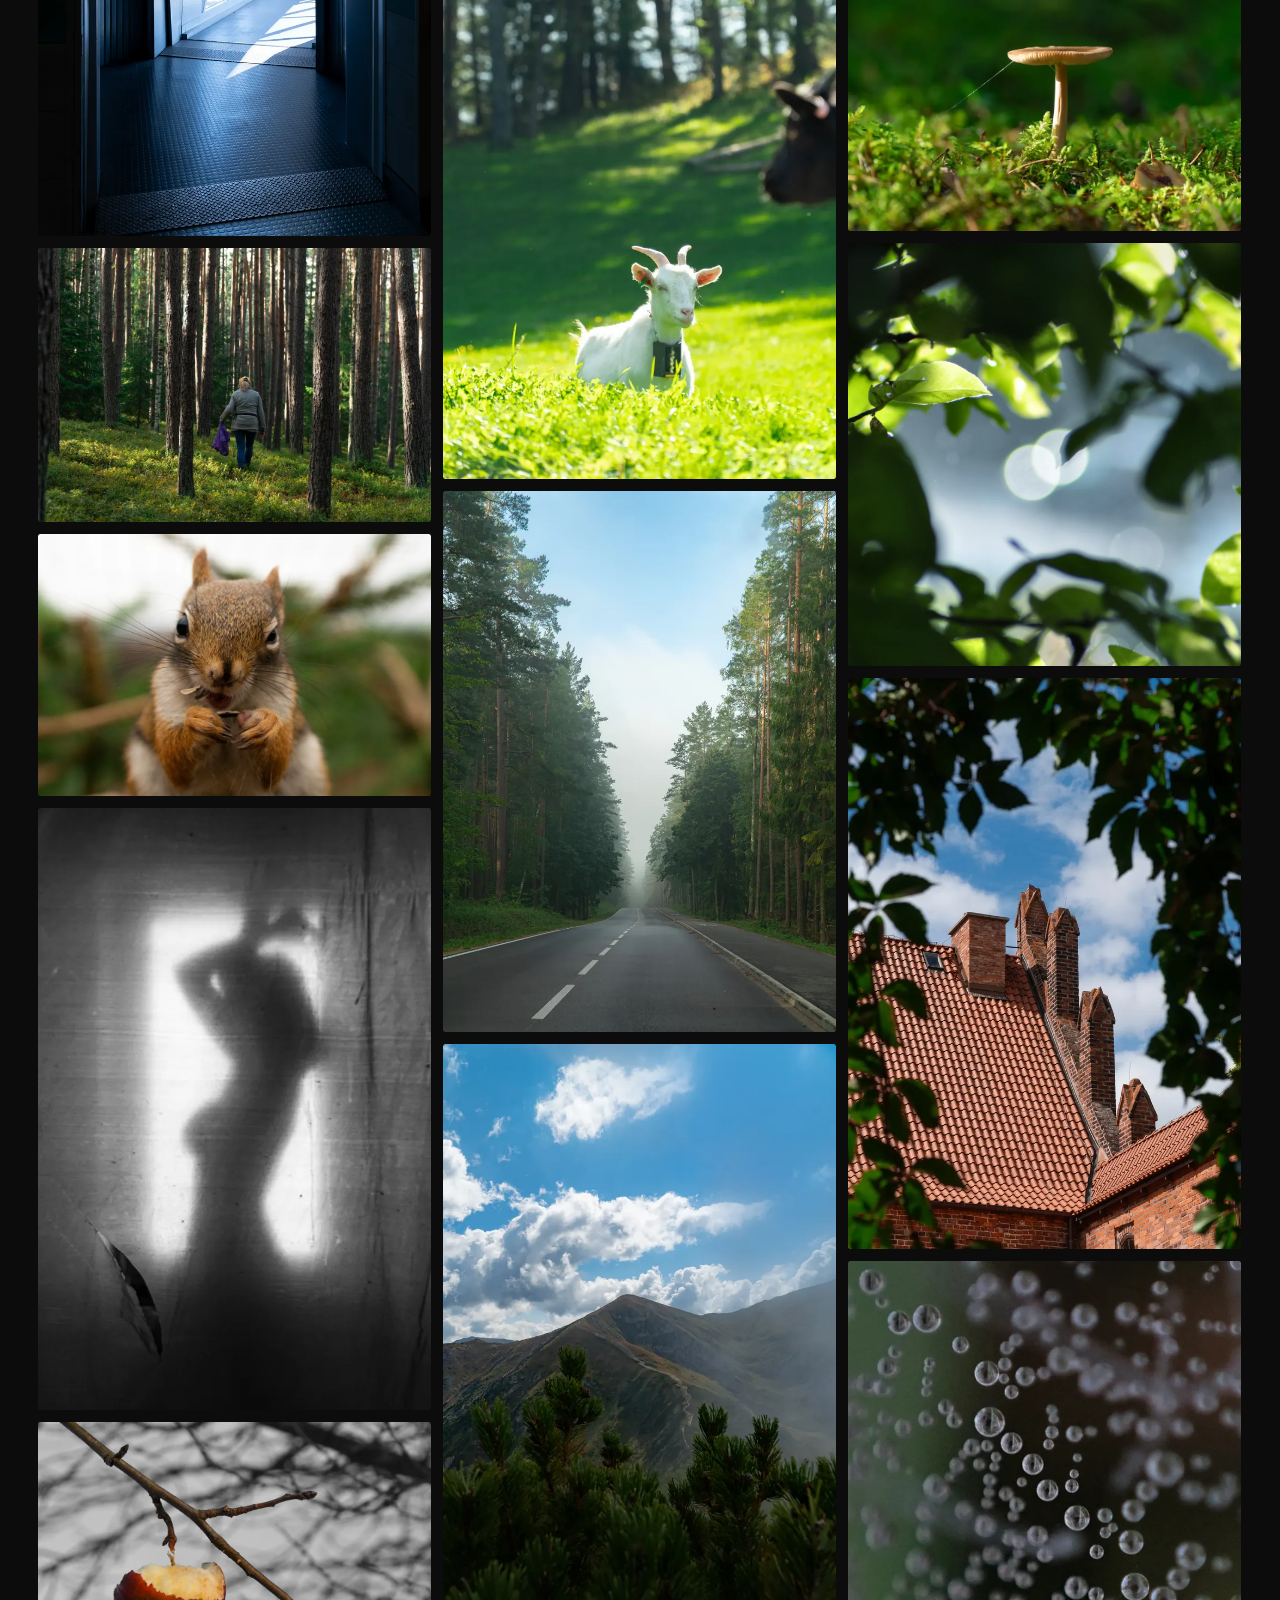
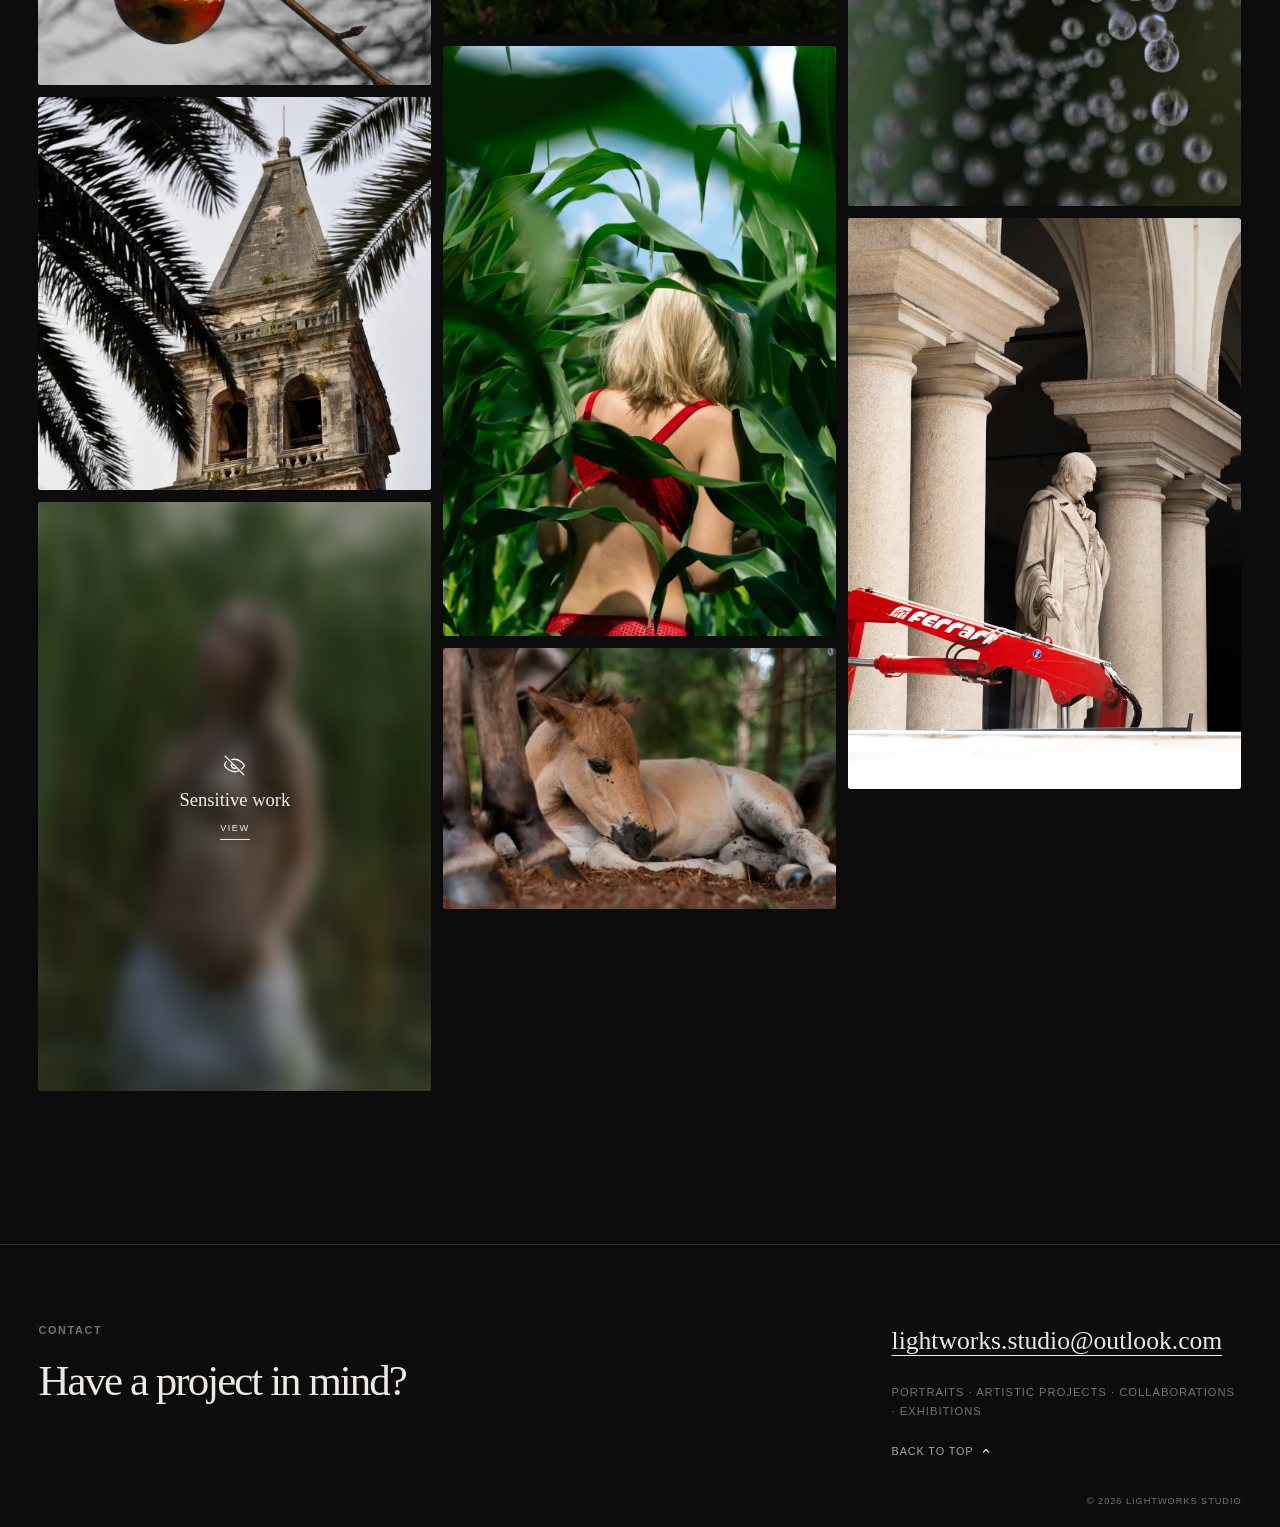
==== commit af4e5f4b: "Analytics: pin count.js with SRI, queue early events, add link arrivals and NSFW prompt counts" ====
--- a/index.html
+++ b/index.html
@@ -23,7 +23,7 @@
     <script defer src="./js/site-config.js"></script>
     <script defer src="./js/photos.js"></script>
     <script defer src="./js/script.js"></script>
-    <script data-goatcounter="https://ltwrx.goatcounter.com/count" async src="https://gc.zgo.at/count.js"></script>
+    <script data-goatcounter="https://ltwrx.goatcounter.com/count" data-goatcounter-settings='{"no_events": true}' async src="https://gc.zgo.at/count.v5.js" crossorigin="anonymous" integrity="sha384-atnOLvQb9t+jTSipvd75X2yginT4PjVbqDdlJAmxMm+wYElFmeR6EmLP5bYeoRVQ"></script>
   </head>
   <body>
     <main>
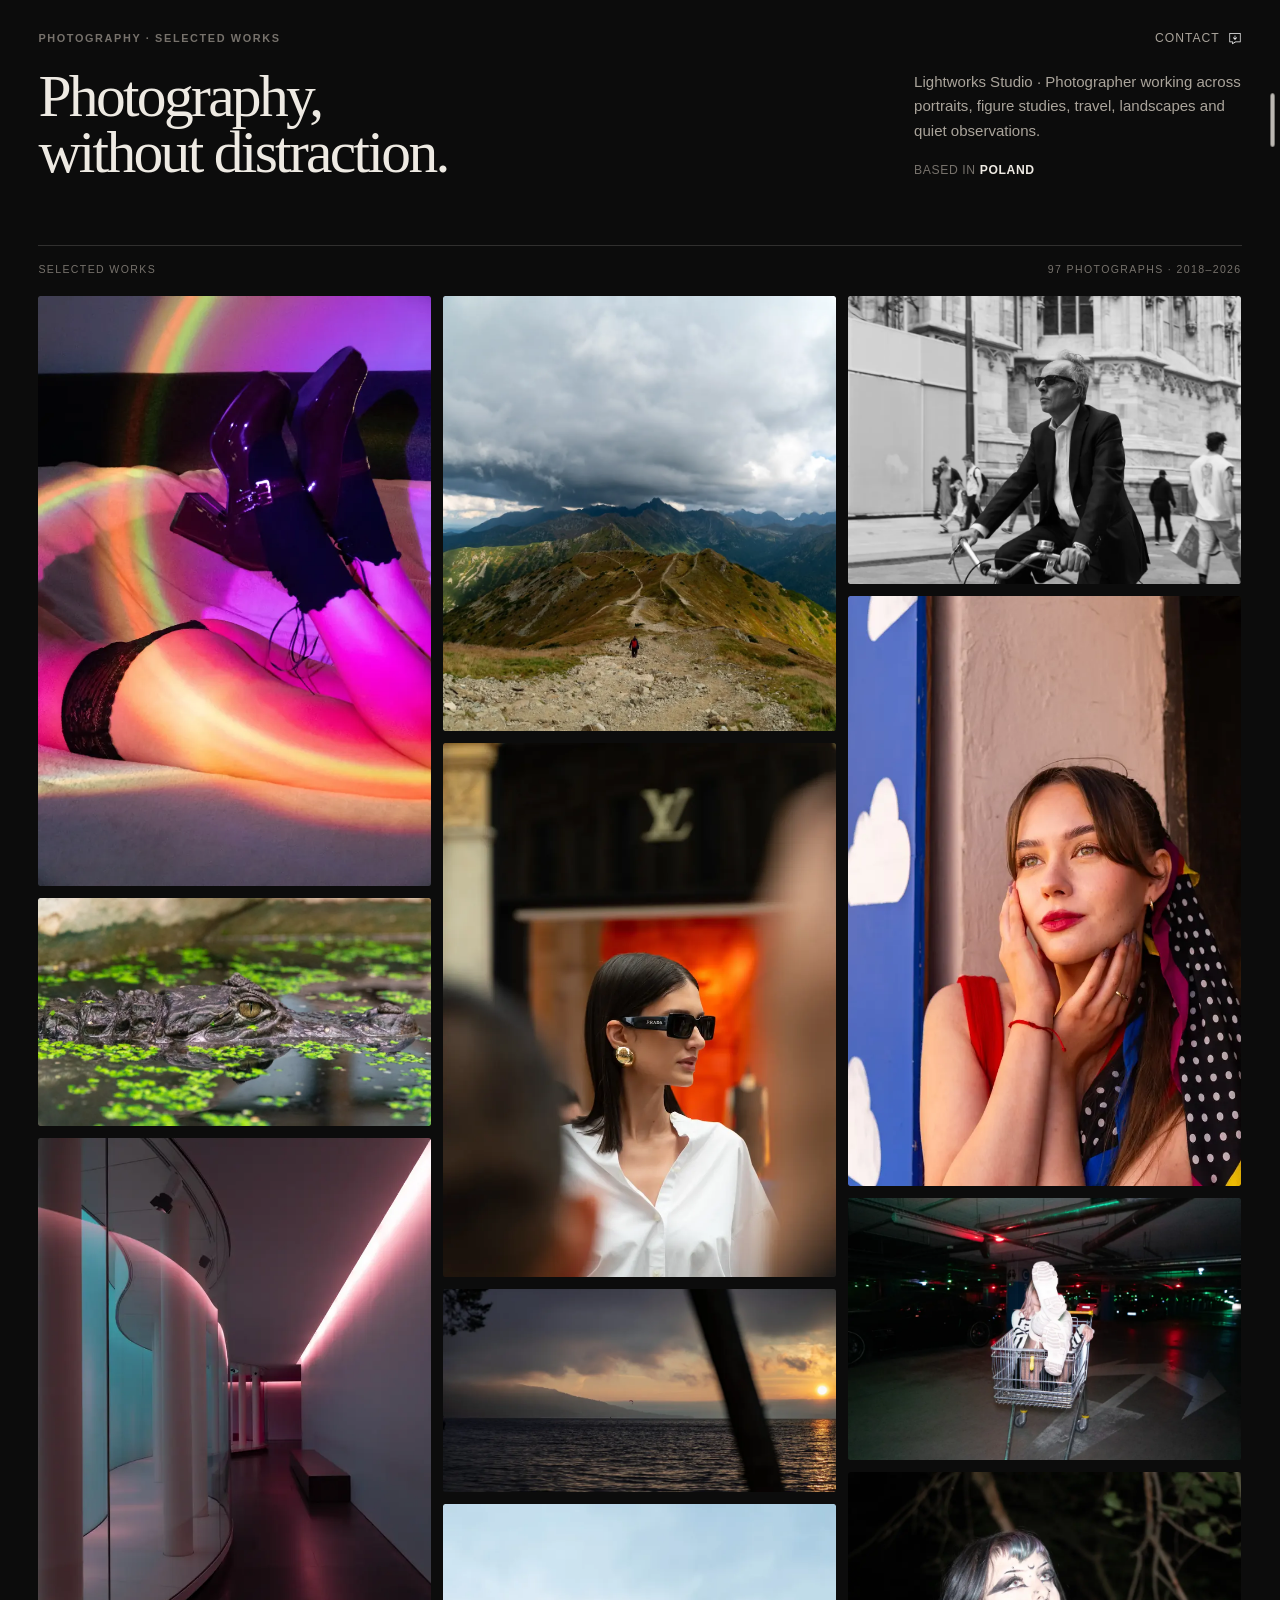
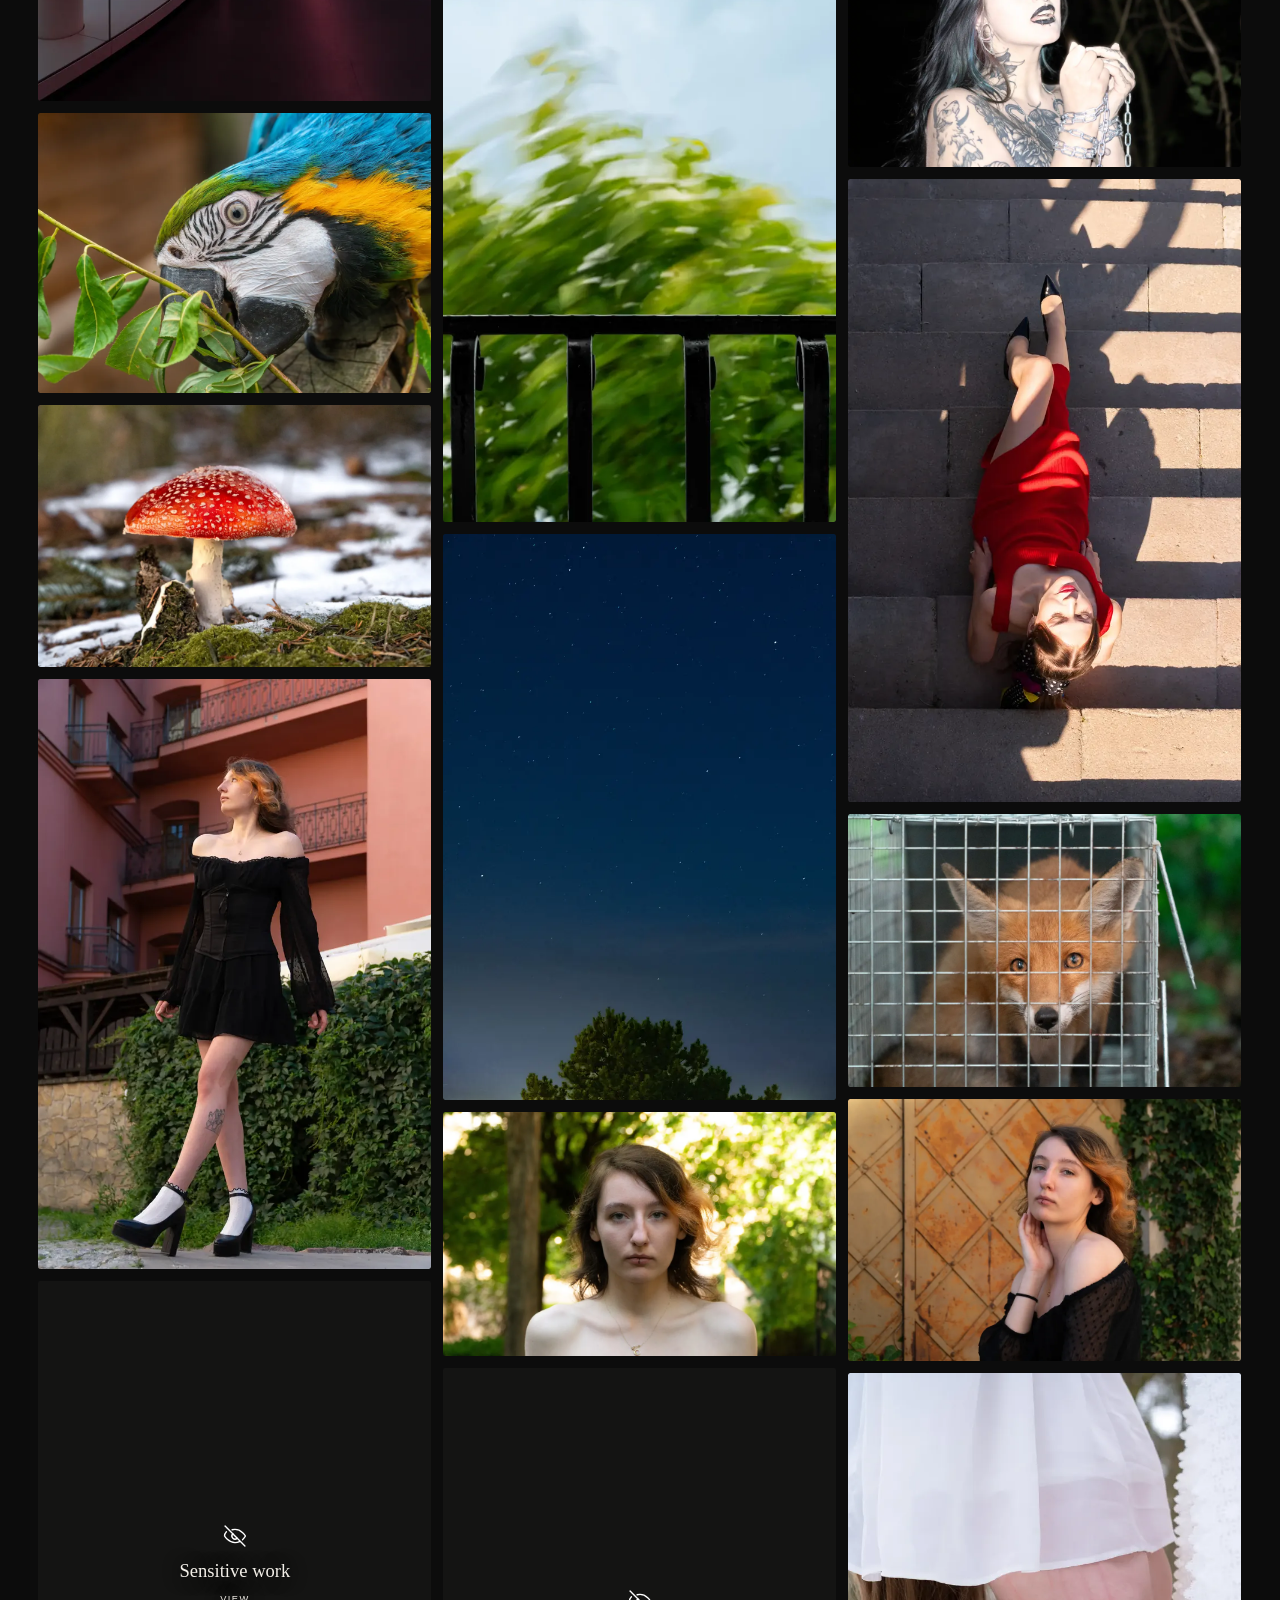
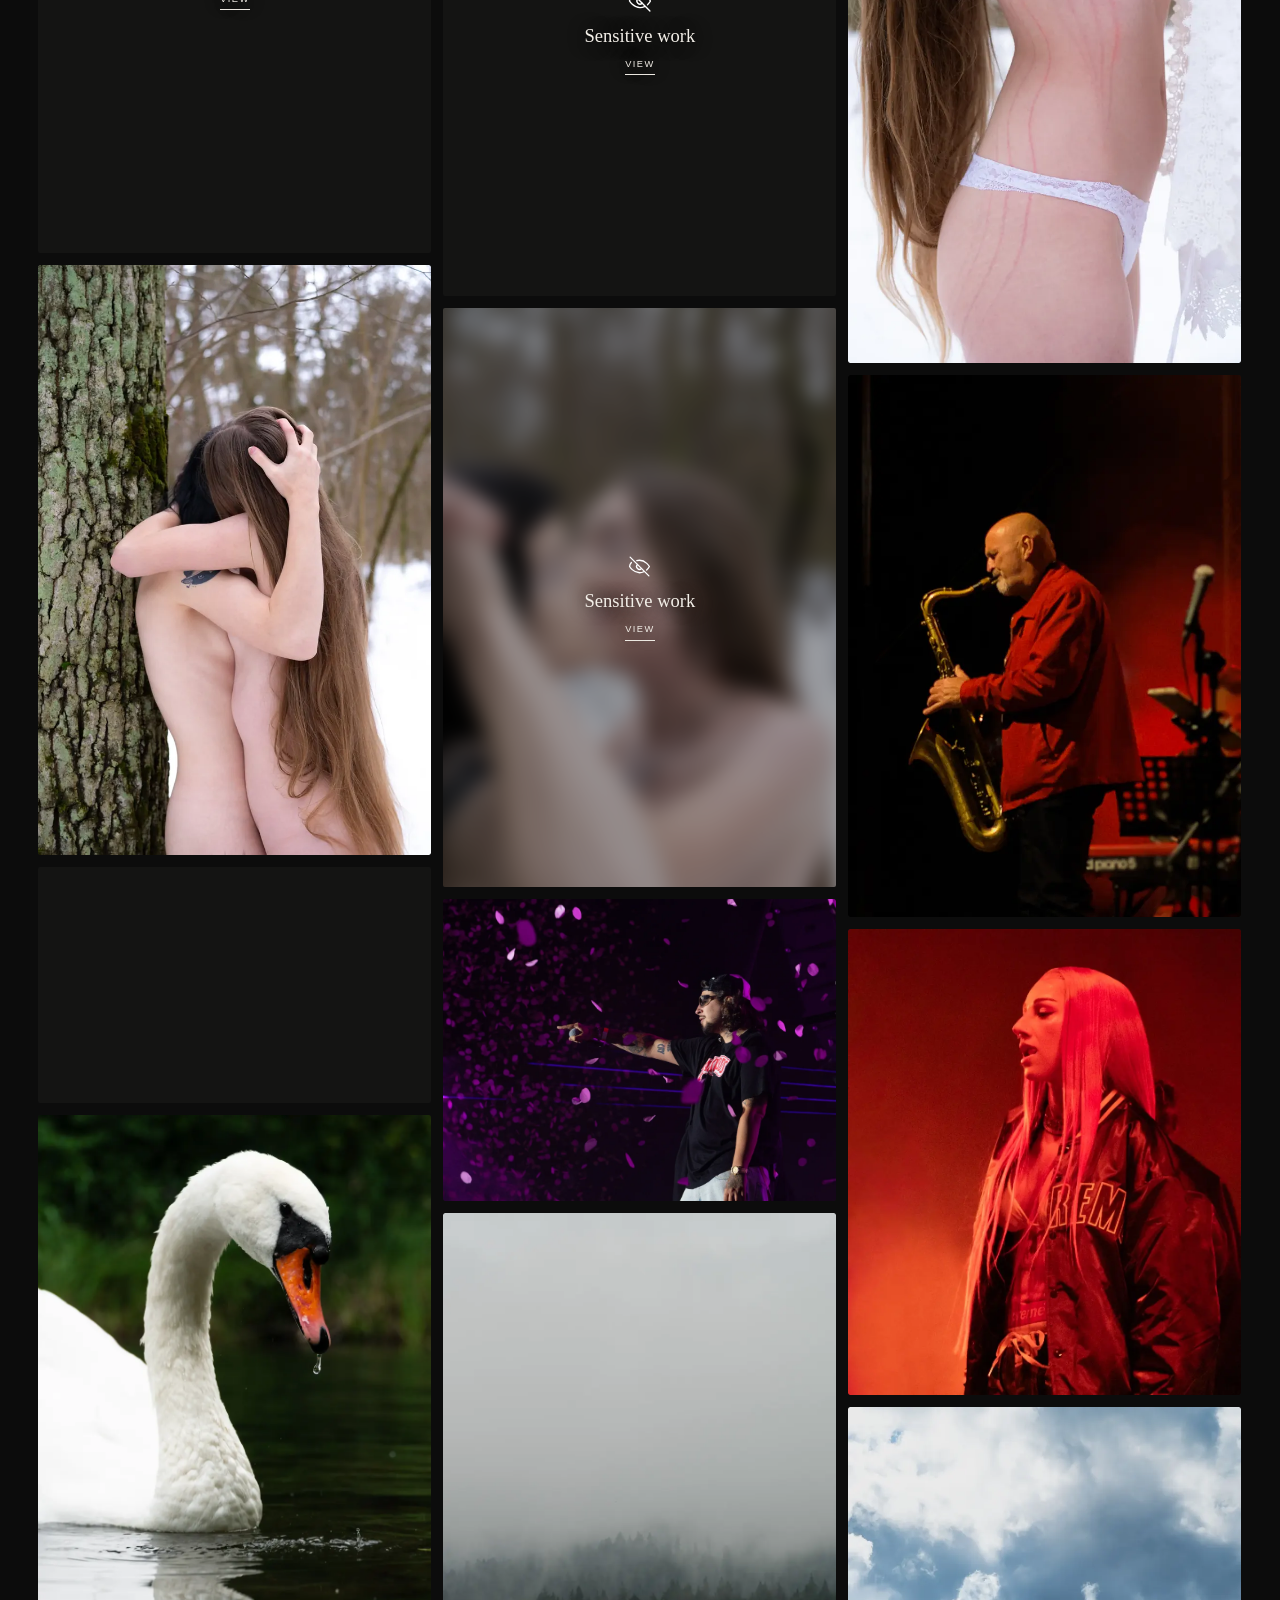
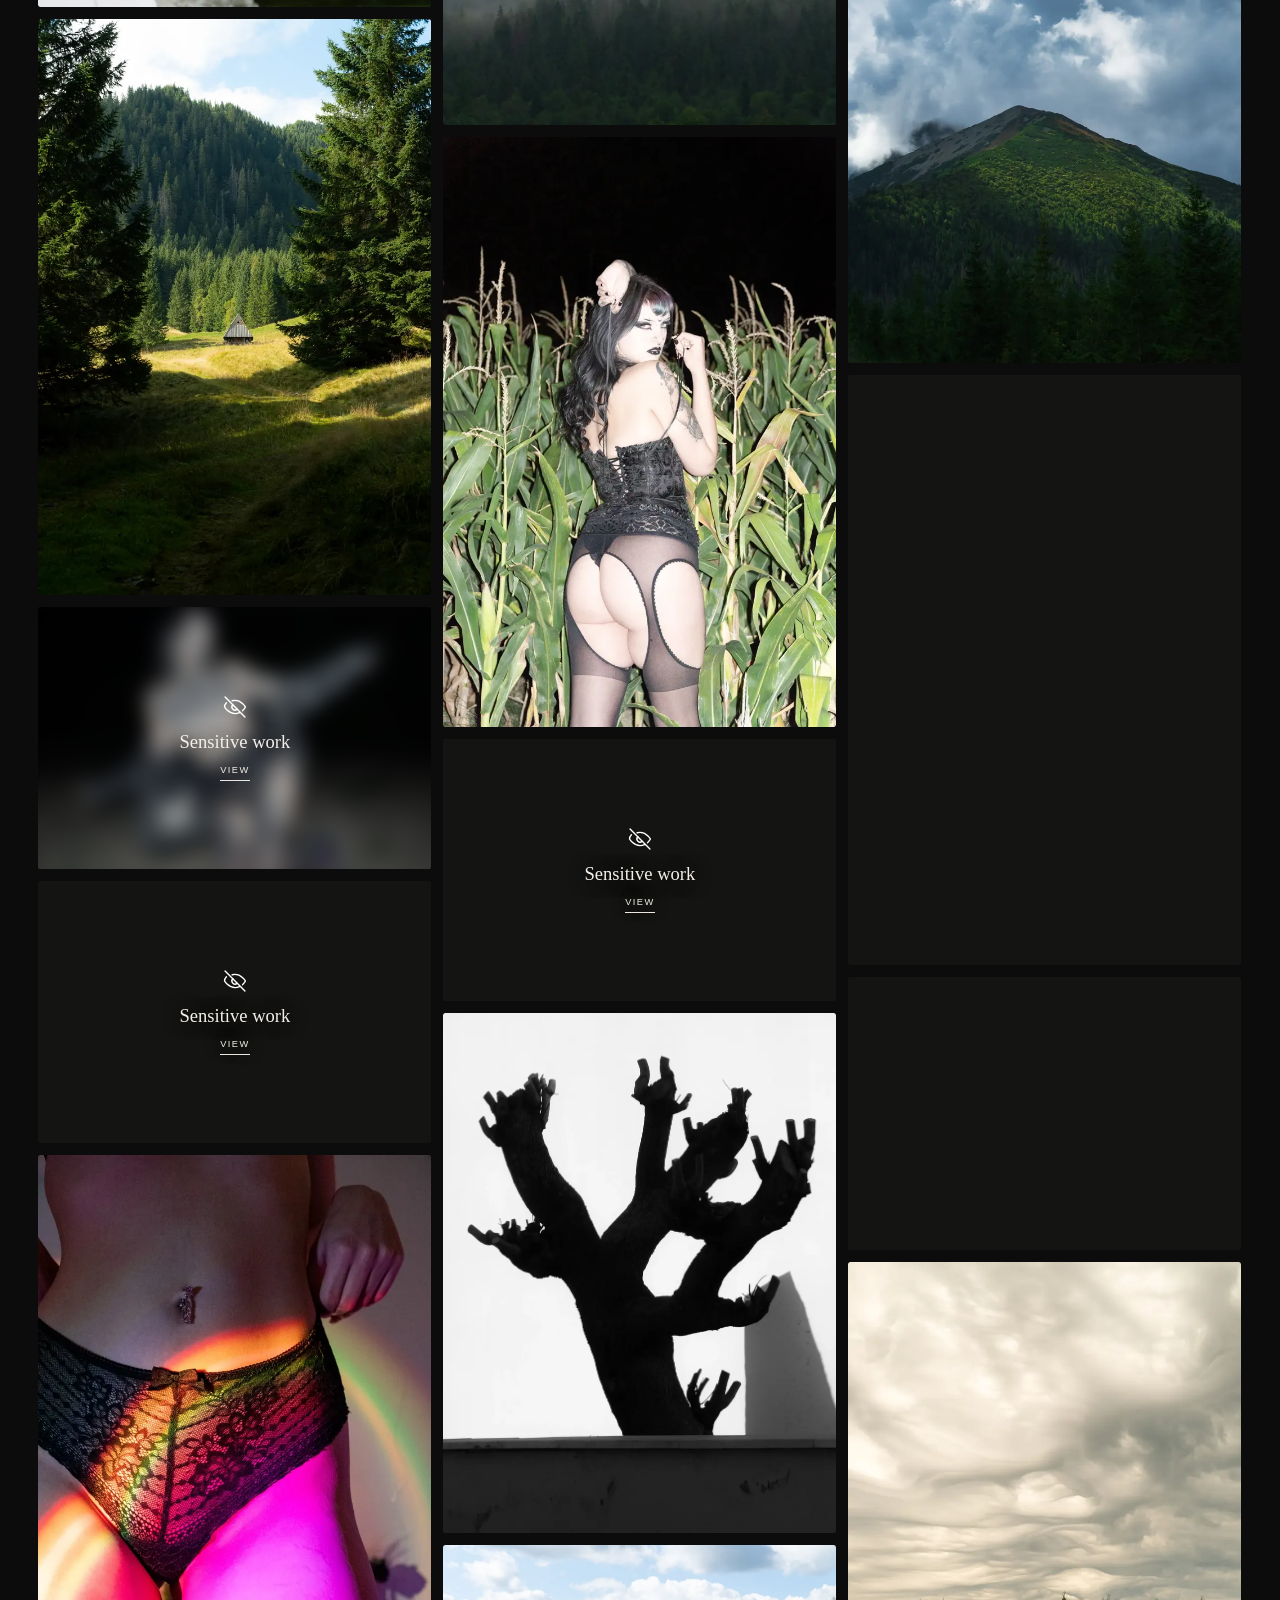
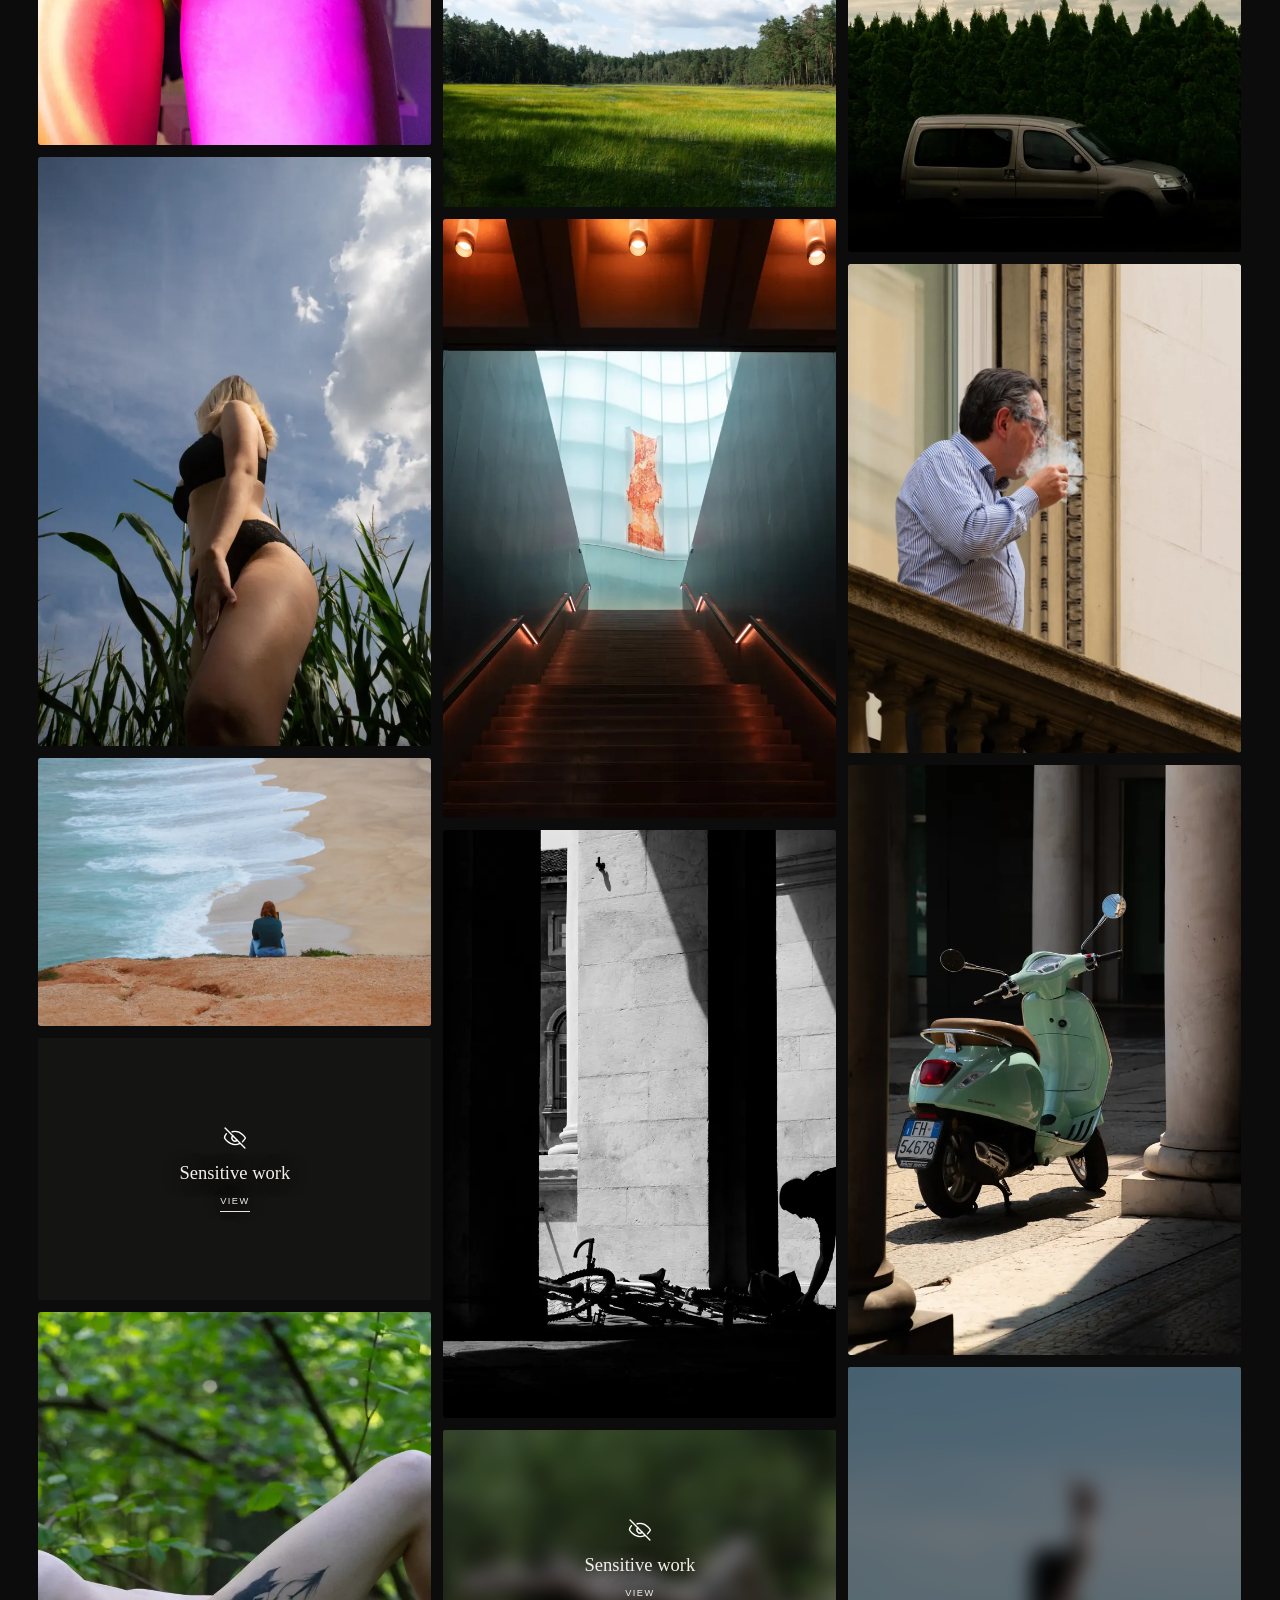
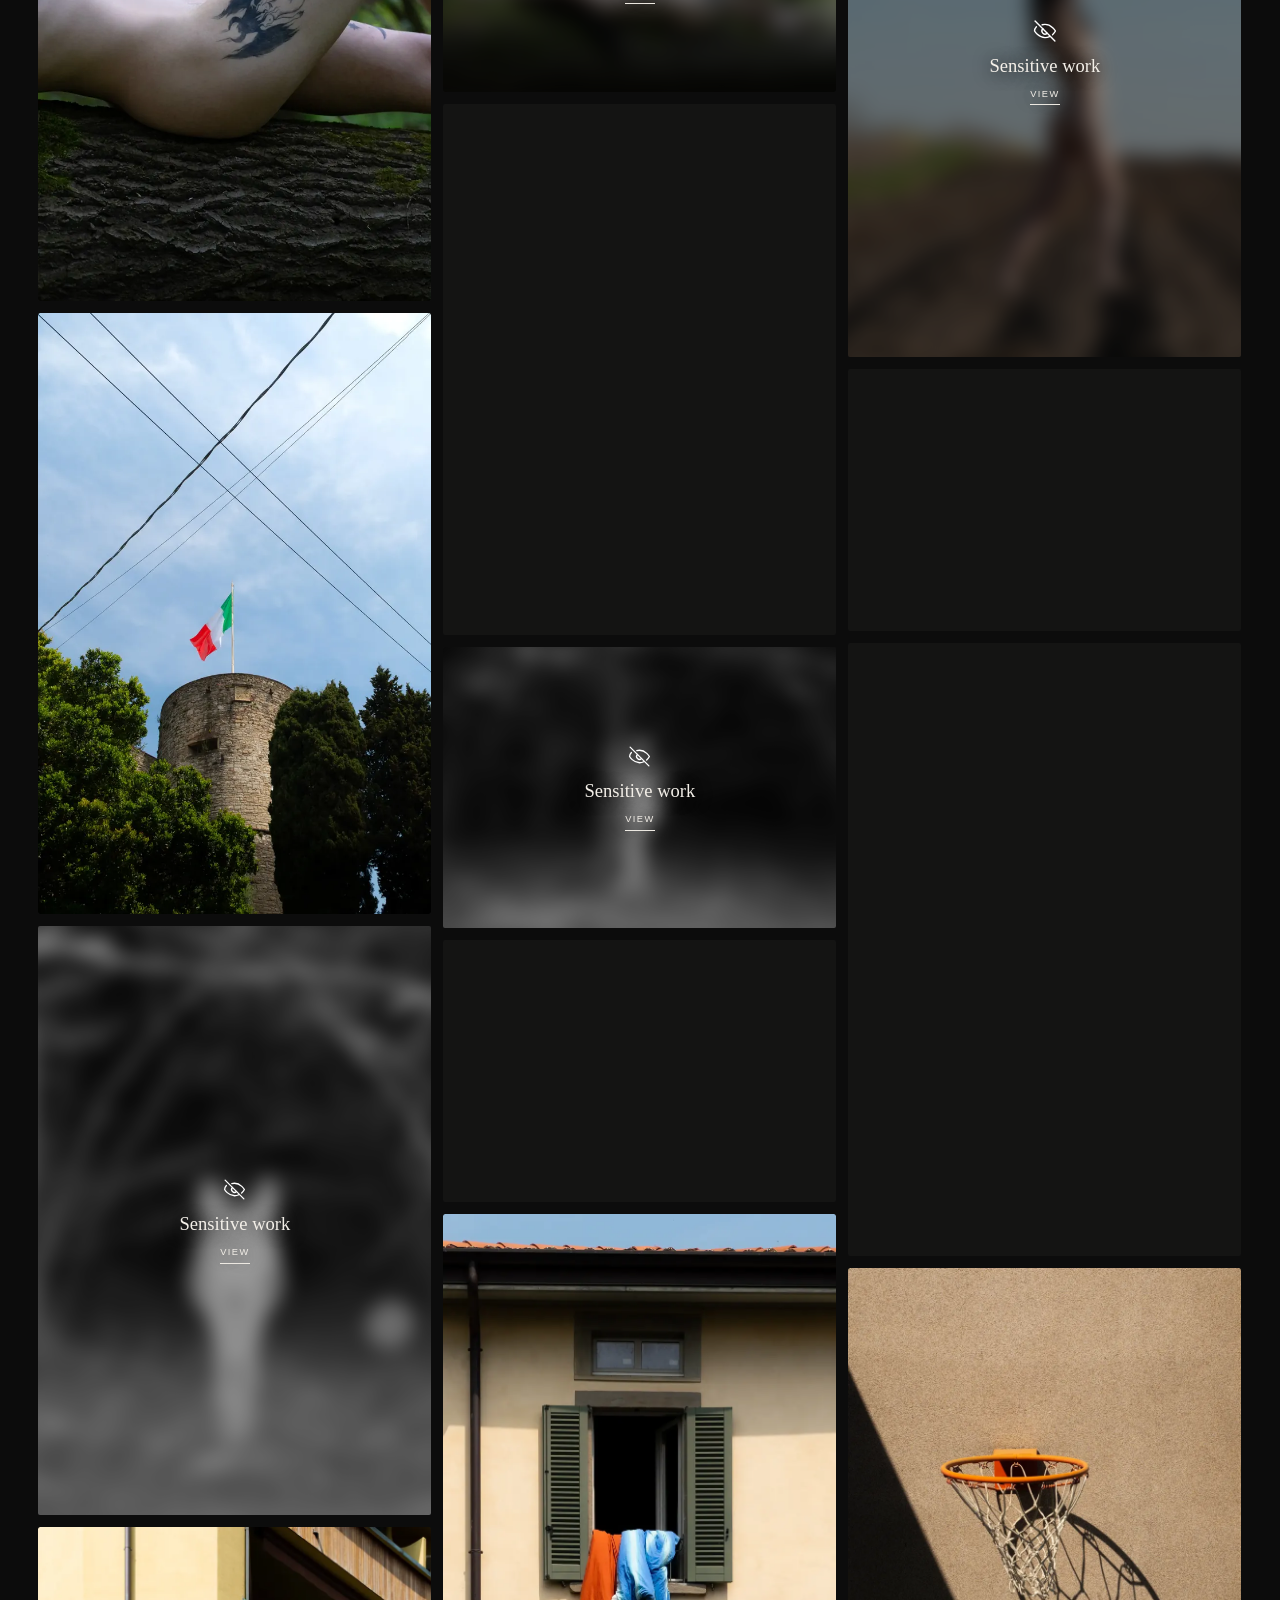
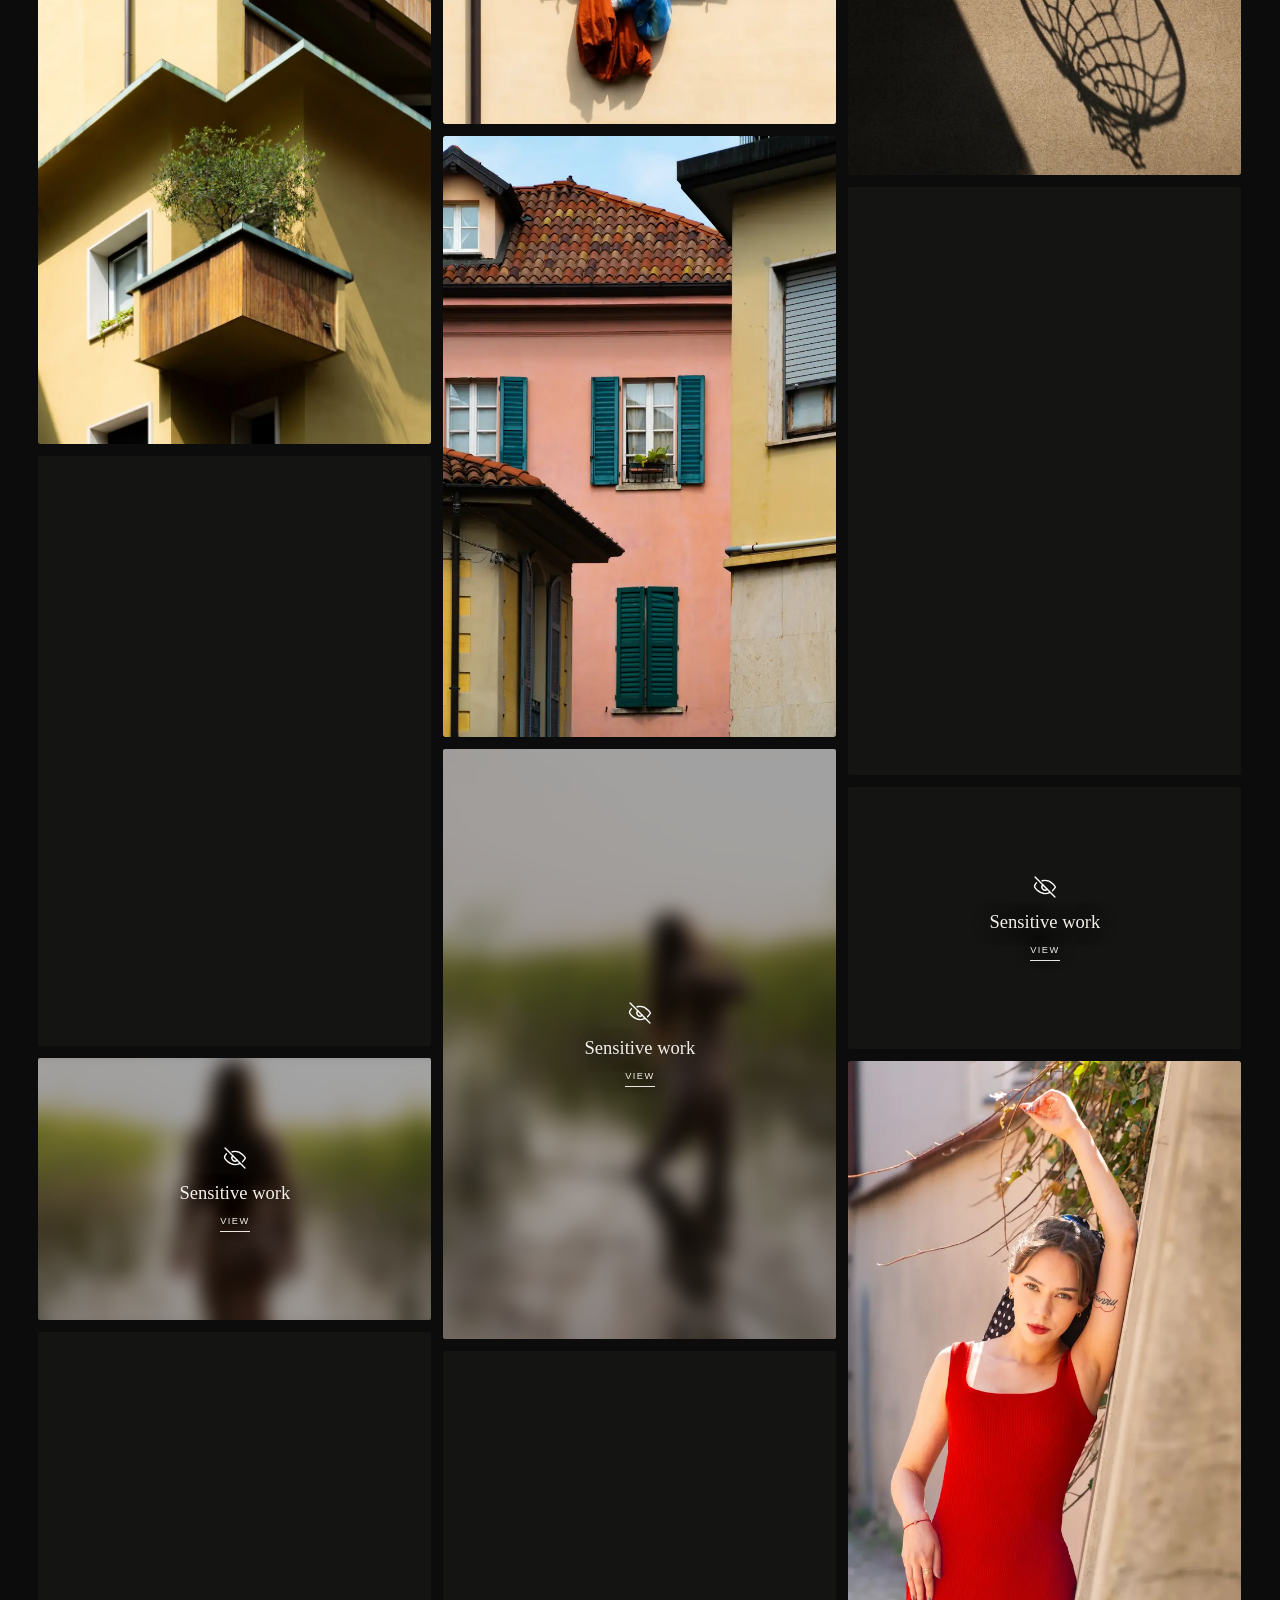
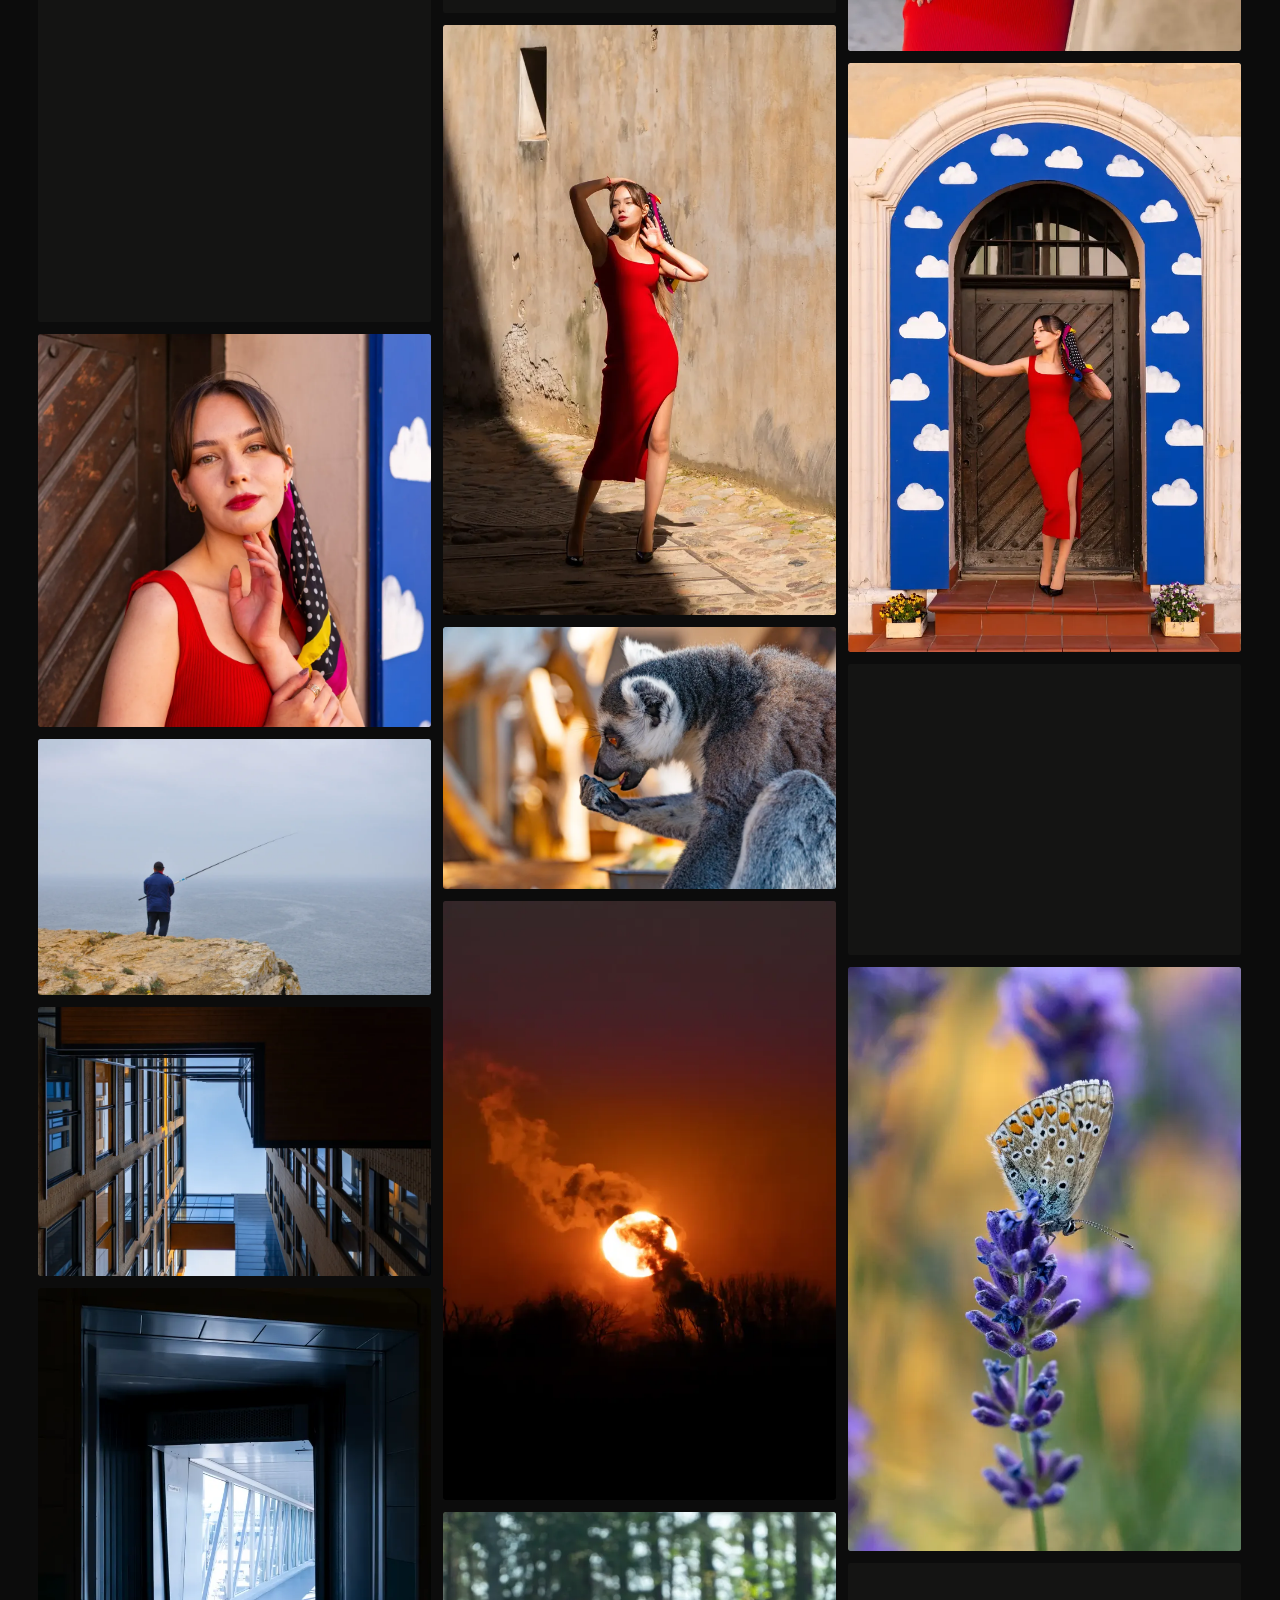
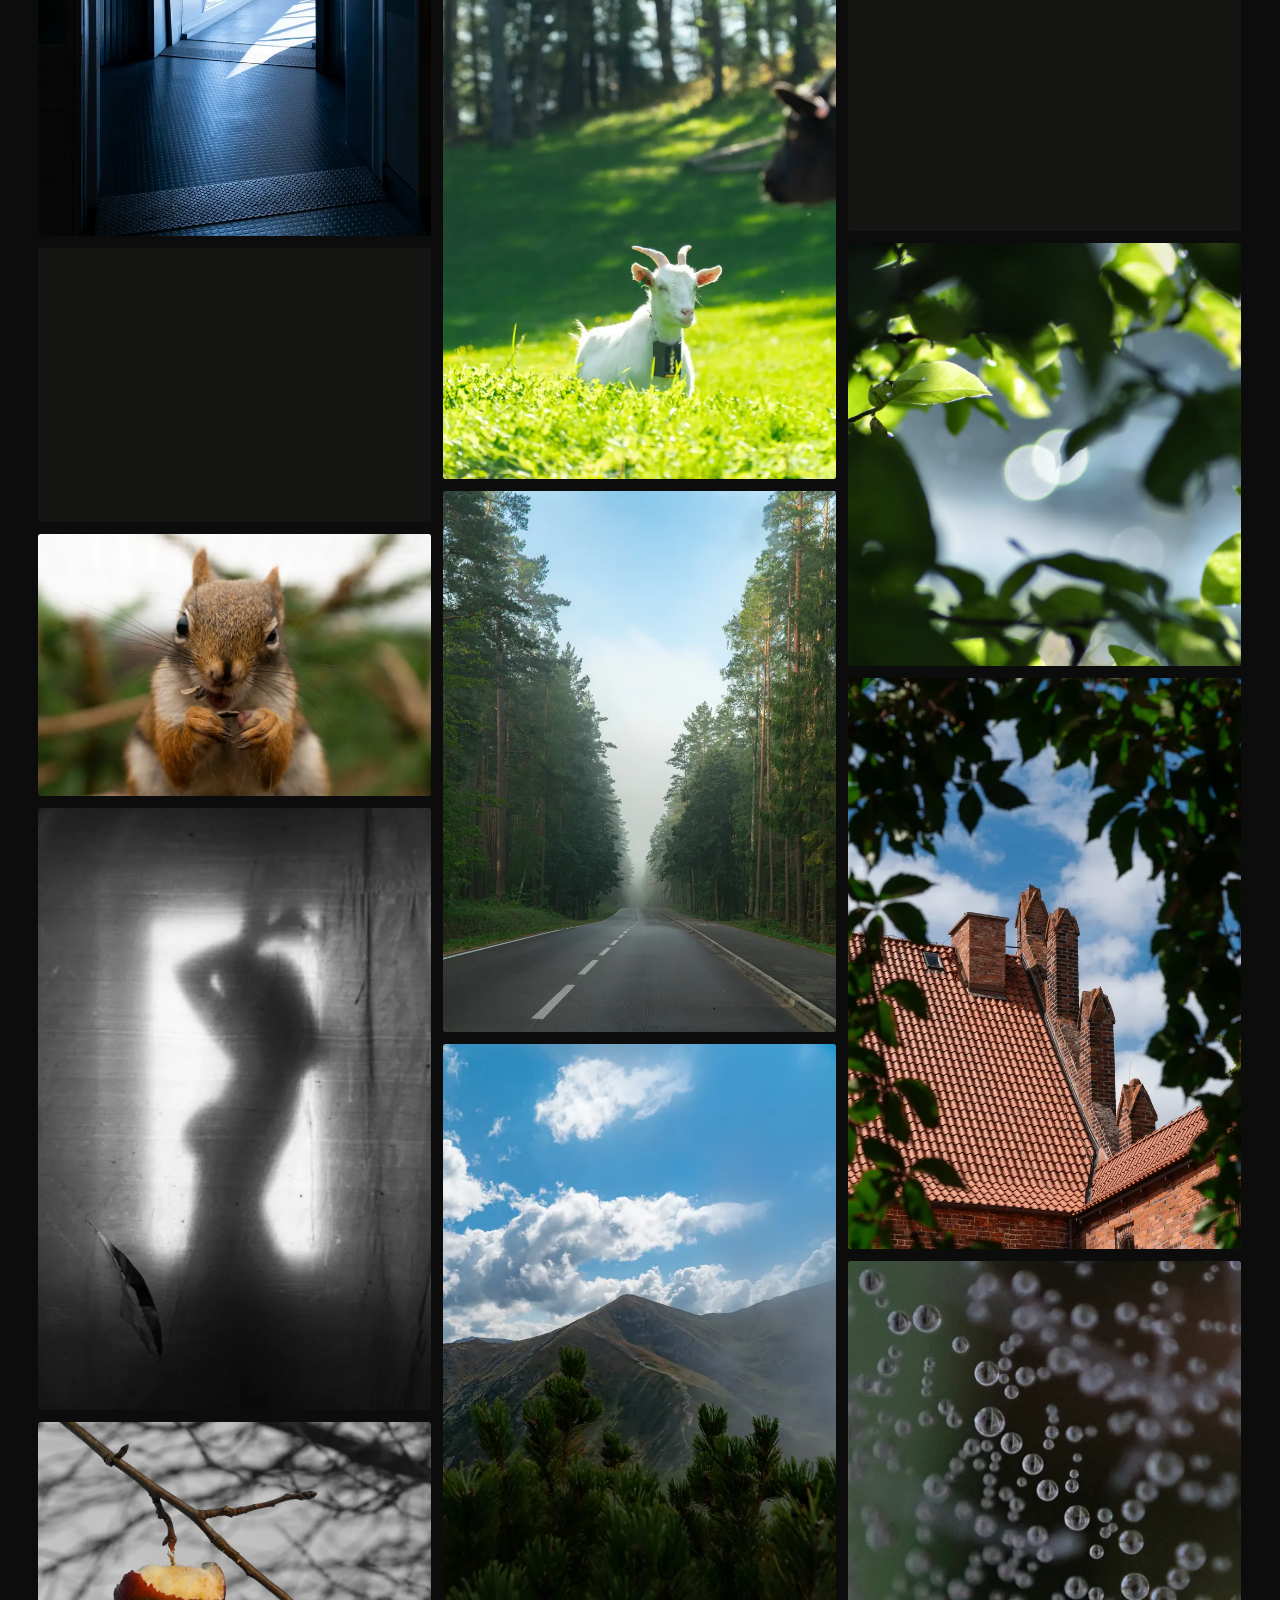
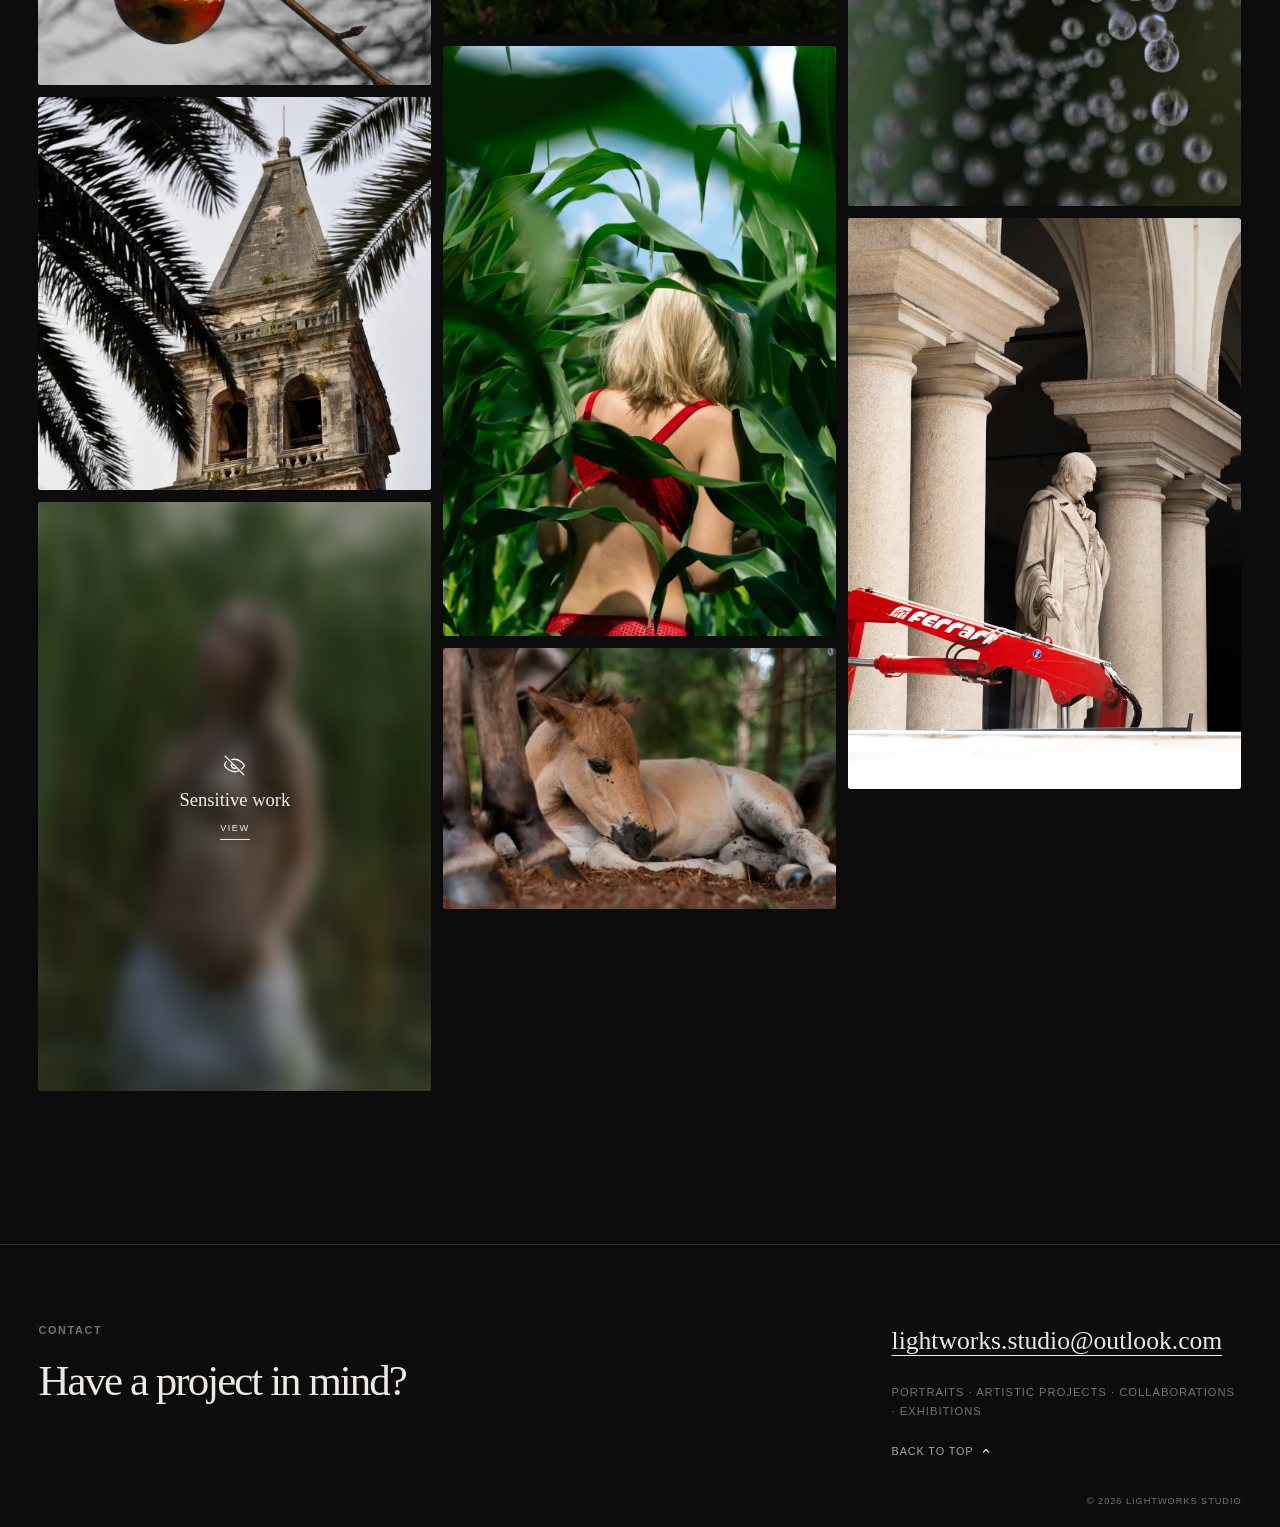
==== commit 6d0e1f21: "Mobile lightbox: fit caption lines to the device's real fonts, fade the moving photo at the frame ed" ====
--- a/index.html
+++ b/index.html
@@ -106,16 +106,18 @@
           <span class="ui-icon ui-icon-previous" aria-hidden="true"></span>
         </button>
         <figure class="lightbox-figure">
-          <img id="lightbox-image" alt="" draggable="false">
-          <span class="lightbox-image-fallback" id="lightbox-image-fallback" hidden>
-            <span class="ui-icon ui-icon-image-unavailable" aria-hidden="true"></span>
-            <span>Image unavailable</span>
-          </span>
-          <button class="sensitive-label lightbox-sensitive" id="lightbox-sensitive" type="button" aria-label="Sensitive artistic photograph. Open the content warning to view." hidden>
-            <span class="ui-icon ui-icon-sensitive-hidden" aria-hidden="true"></span>
-            <span>Sensitive work</span>
-            <small>View</small>
-          </button>
+          <div class="lightbox-stage">
+            <img id="lightbox-image" alt="" draggable="false">
+            <span class="lightbox-image-fallback" id="lightbox-image-fallback" hidden>
+              <span class="ui-icon ui-icon-image-unavailable" aria-hidden="true"></span>
+              <span>Image unavailable</span>
+            </span>
+            <button class="sensitive-label lightbox-sensitive" id="lightbox-sensitive" type="button" aria-label="Sensitive artistic photograph. Open the content warning to view." hidden>
+              <span class="ui-icon ui-icon-sensitive-hidden" aria-hidden="true"></span>
+              <span>Sensitive work</span>
+              <small>View</small>
+            </button>
+          </div>
           <figcaption class="lightbox-caption">
             <div class="lightbox-roll lightbox-info">
               <strong id="lightbox-photo-title" hidden></strong>
--- a/css/styles.css
+++ b/css/styles.css
@@ -814,7 +814,13 @@
   will-change: transform, opacity;
 }
 
-.lightbox-figure > img {
+/* On desktop the stage is transparent to layout; on mobile it frames the
+   moving picture (see the mobile rules). */
+.lightbox-stage {
+  display: contents;
+}
+
+.lightbox-stage > img {
   grid-column: 1;
   grid-row: 1;
   display: block;
@@ -857,7 +863,7 @@
    visitor accepts the content notice. The thumbnail is shown instead of the
    full-size file, and the blur is much stronger than in the gallery because
    the picture is displayed far larger. */
-.lightbox.is-gated .lightbox-figure > img {
+.lightbox.is-gated .lightbox-stage > img {
   filter: blur(clamp(22px, 4vmin, 40px)) saturate(0.72) brightness(0.6);
 }
 
@@ -1151,18 +1157,40 @@
   .lightbox-dialog {
     grid-template-columns: 1fr;
     align-items: stretch;
-    padding: 42px 0 0;
+    padding: 18px 0 0;
     overflow: hidden;
   }
 
   .lightbox-figure {
     grid-column: 1;
-    gap: 12px;
+    gap: 0;
     padding-top: 0;
     container-type: inline-size;
   }
 
-  .lightbox-figure > img {
+  /* The picture moves inside this frame, which fades it to black over a
+     narrow band at the top and bottom edges. A photograph sliding in or out
+     therefore never runs over the caption or the close button. The bands sit
+     in margins the resting picture never reaches, so it is never faded. */
+  .lightbox-stage {
+    --stage-fade: 24px;
+    grid-column: 1;
+    grid-row: 1;
+    align-self: stretch;
+    justify-self: stretch;
+    min-width: 0;
+    min-height: 0;
+    display: grid;
+    grid-template-rows: minmax(0, 1fr);
+    grid-template-columns: minmax(0, 1fr);
+    place-items: center;
+    padding: var(--stage-fade) 0;
+    overflow: hidden;
+    -webkit-mask-image: linear-gradient(to bottom, transparent, #000 var(--stage-fade), #000 calc(100% - var(--stage-fade)), transparent);
+    mask-image: linear-gradient(to bottom, transparent, #000 var(--stage-fade), #000 calc(100% - var(--stage-fade)), transparent);
+  }
+
+  .lightbox-stage > img {
     max-height: 100%;
     border-radius: var(--photo-radius);
     clip-path: inset(0 round var(--photo-radius));
@@ -1171,8 +1199,9 @@
   /* Pinned to the bottom edge. Top line: the muse (when there is one) and the
      copy link. Bottom line: date, type and count, with the copyright on the
      right. Every gap is in em and the text shrinks with the width of the
-     screen, so the longest realistic bottom line (--caption-fit ems wide)
-     always fits next to the copyright. */
+     screen. --caption-fit is the width, in ems, of the longest line any
+     photograph can produce; script.js measures it in the fonts the device
+     really uses, so both lines always stay on one row. */
   .lightbox-caption {
     --caption-fit: 38.5;
     width: 100%;
@@ -1182,7 +1211,7 @@
     justify-content: flex-start;
     gap: 0 1.1em;
     padding-inline: 0;
-    font-size: clamp(8px, calc(100cqw / var(--caption-fit)), 0.6rem);
+    font-size: min(0.6rem, calc(100cqw / var(--caption-fit)));
     letter-spacing: 0.04em;
     word-spacing: -0.1em;
     white-space: nowrap;
@@ -1207,7 +1236,6 @@
     flex-wrap: nowrap;
     min-width: 0;
     gap: 0.6em;
-    white-space: normal;
   }
 
   .lightbox-caption > .copy-link {
@@ -1224,8 +1252,8 @@
   .lightbox-caption > .lightbox-info {
     order: 4;
     flex: 0 1 auto;
+    flex-wrap: nowrap;
     min-width: 0;
-    white-space: normal;
   }
 
   .lightbox-caption > .lightbox-count {
@@ -1248,7 +1276,9 @@
   .lightbox-scroll-cue {
     position: absolute;
     left: 50%;
-    bottom: calc(max(16px, env(safe-area-inset-bottom)) + 56px);
+    /* The arrows sit on the muse / copy-link line, the label just above it,
+       below the picture's bottom fade, so the cue never covers a photograph. */
+    bottom: calc(max(16px, env(safe-area-inset-bottom)) + 10px);
     z-index: 4;
     display: flex;
     flex-direction: column;
@@ -1266,7 +1296,7 @@
     transform: translate3d(-50%, 0, 0);
   }
 
-  .lightbox.show-scroll-cue .lightbox-figure > img {
+  .lightbox.show-scroll-cue .lightbox-stage > img {
     animation: mobile-picture-nudge 1100ms cubic-bezier(0.22, 1, 0.36, 1) 620ms 1;
   }
 
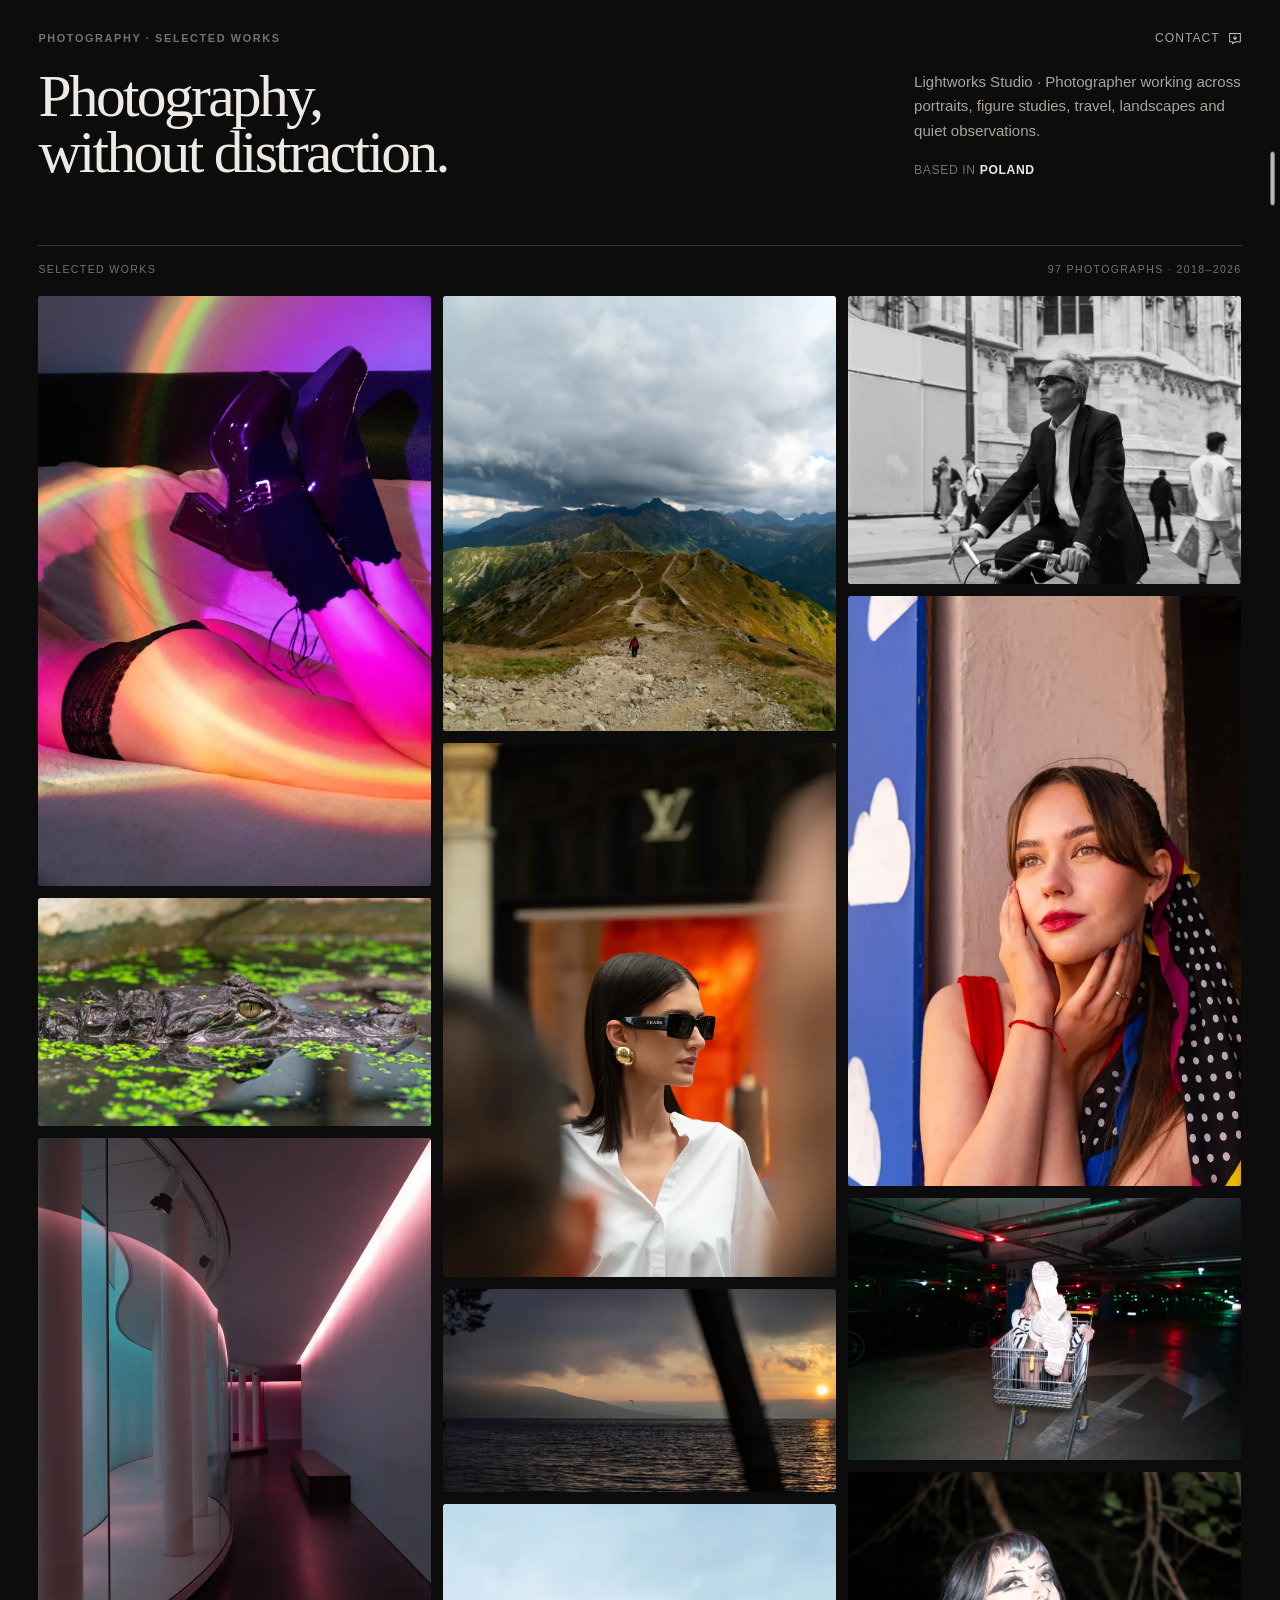
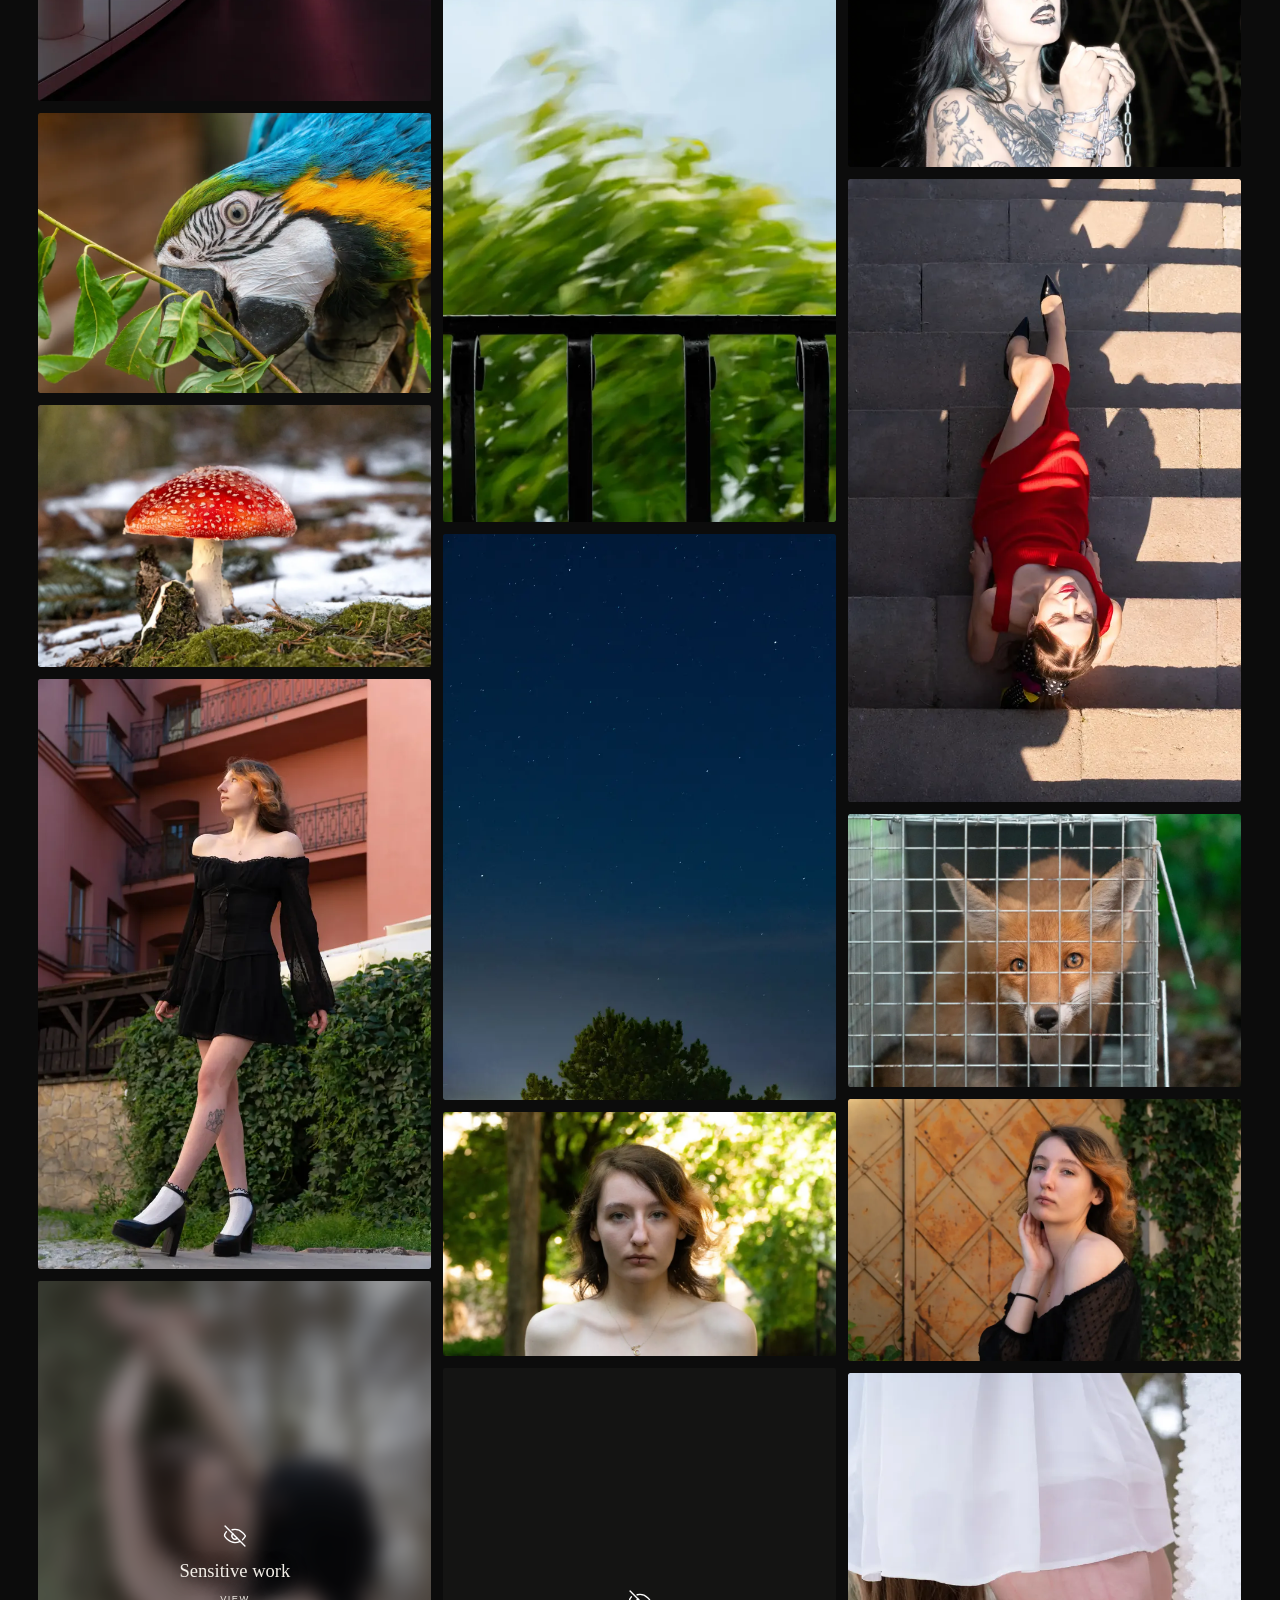
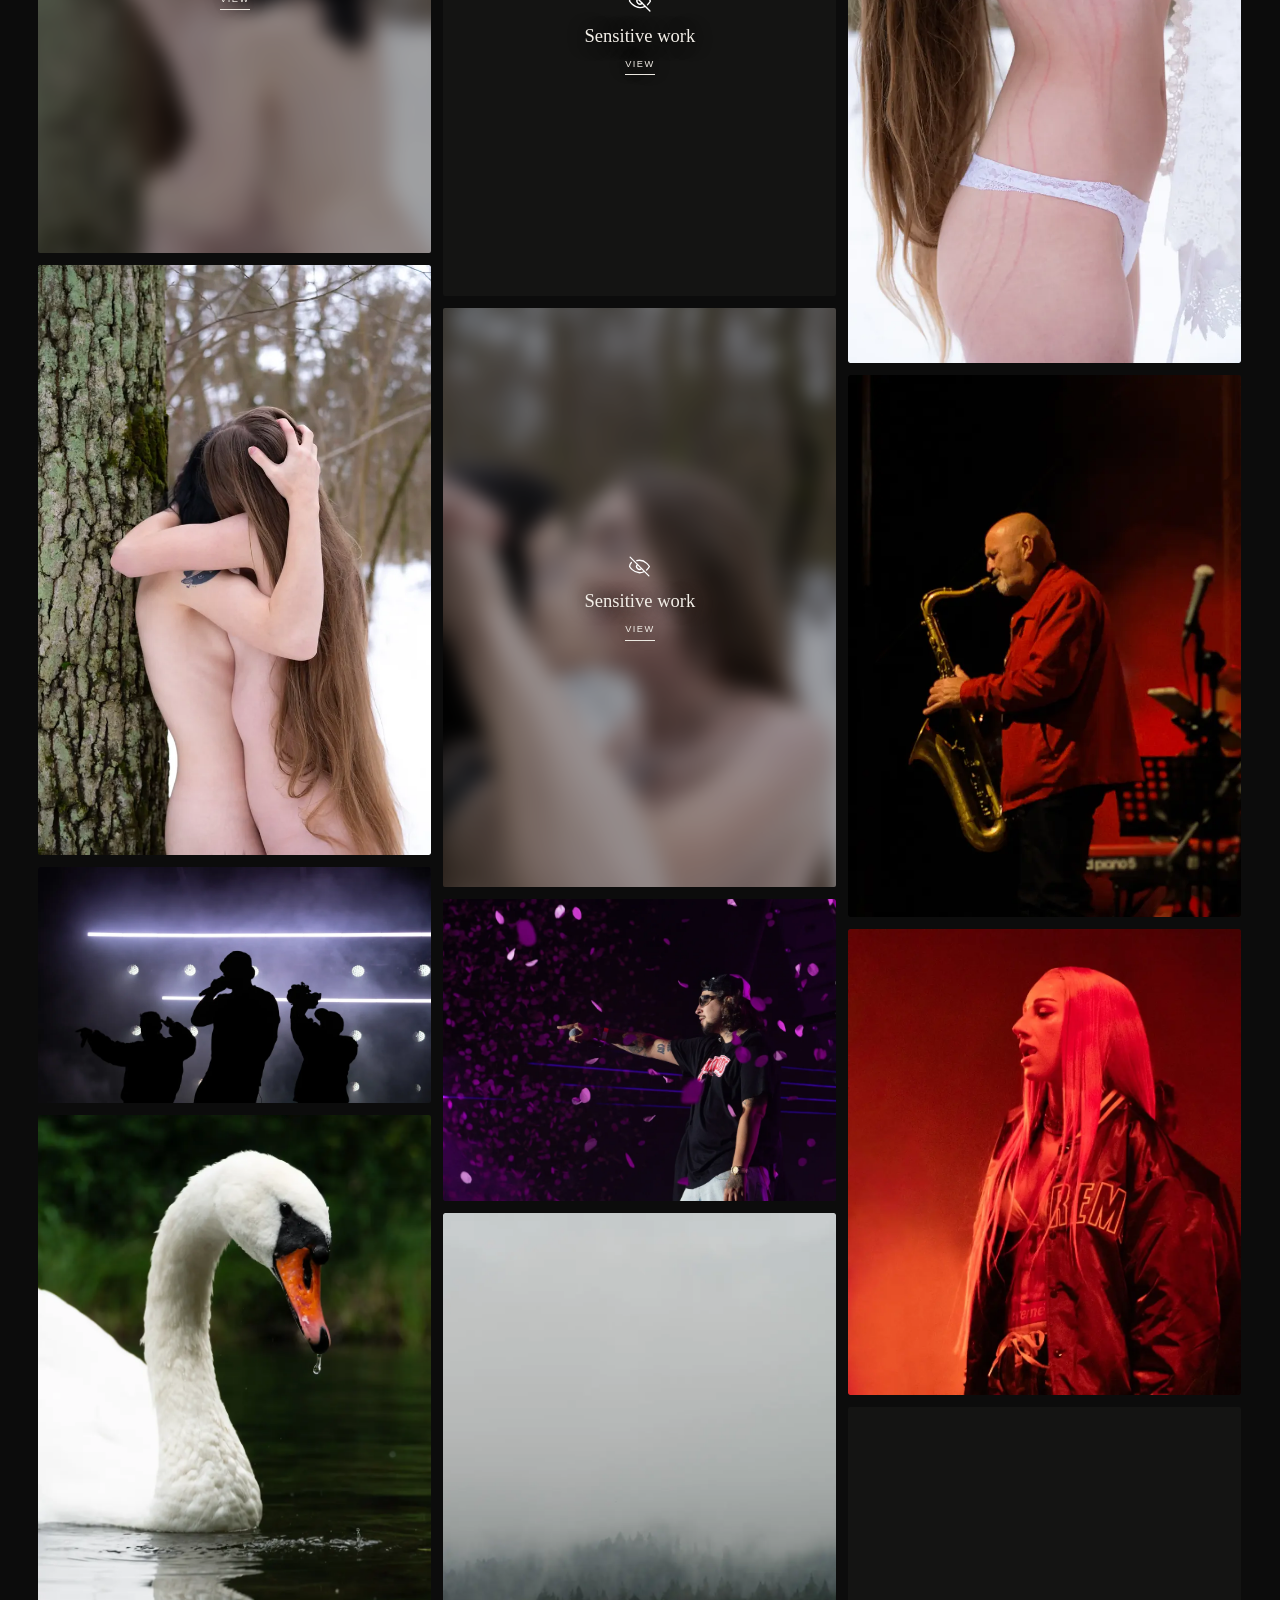
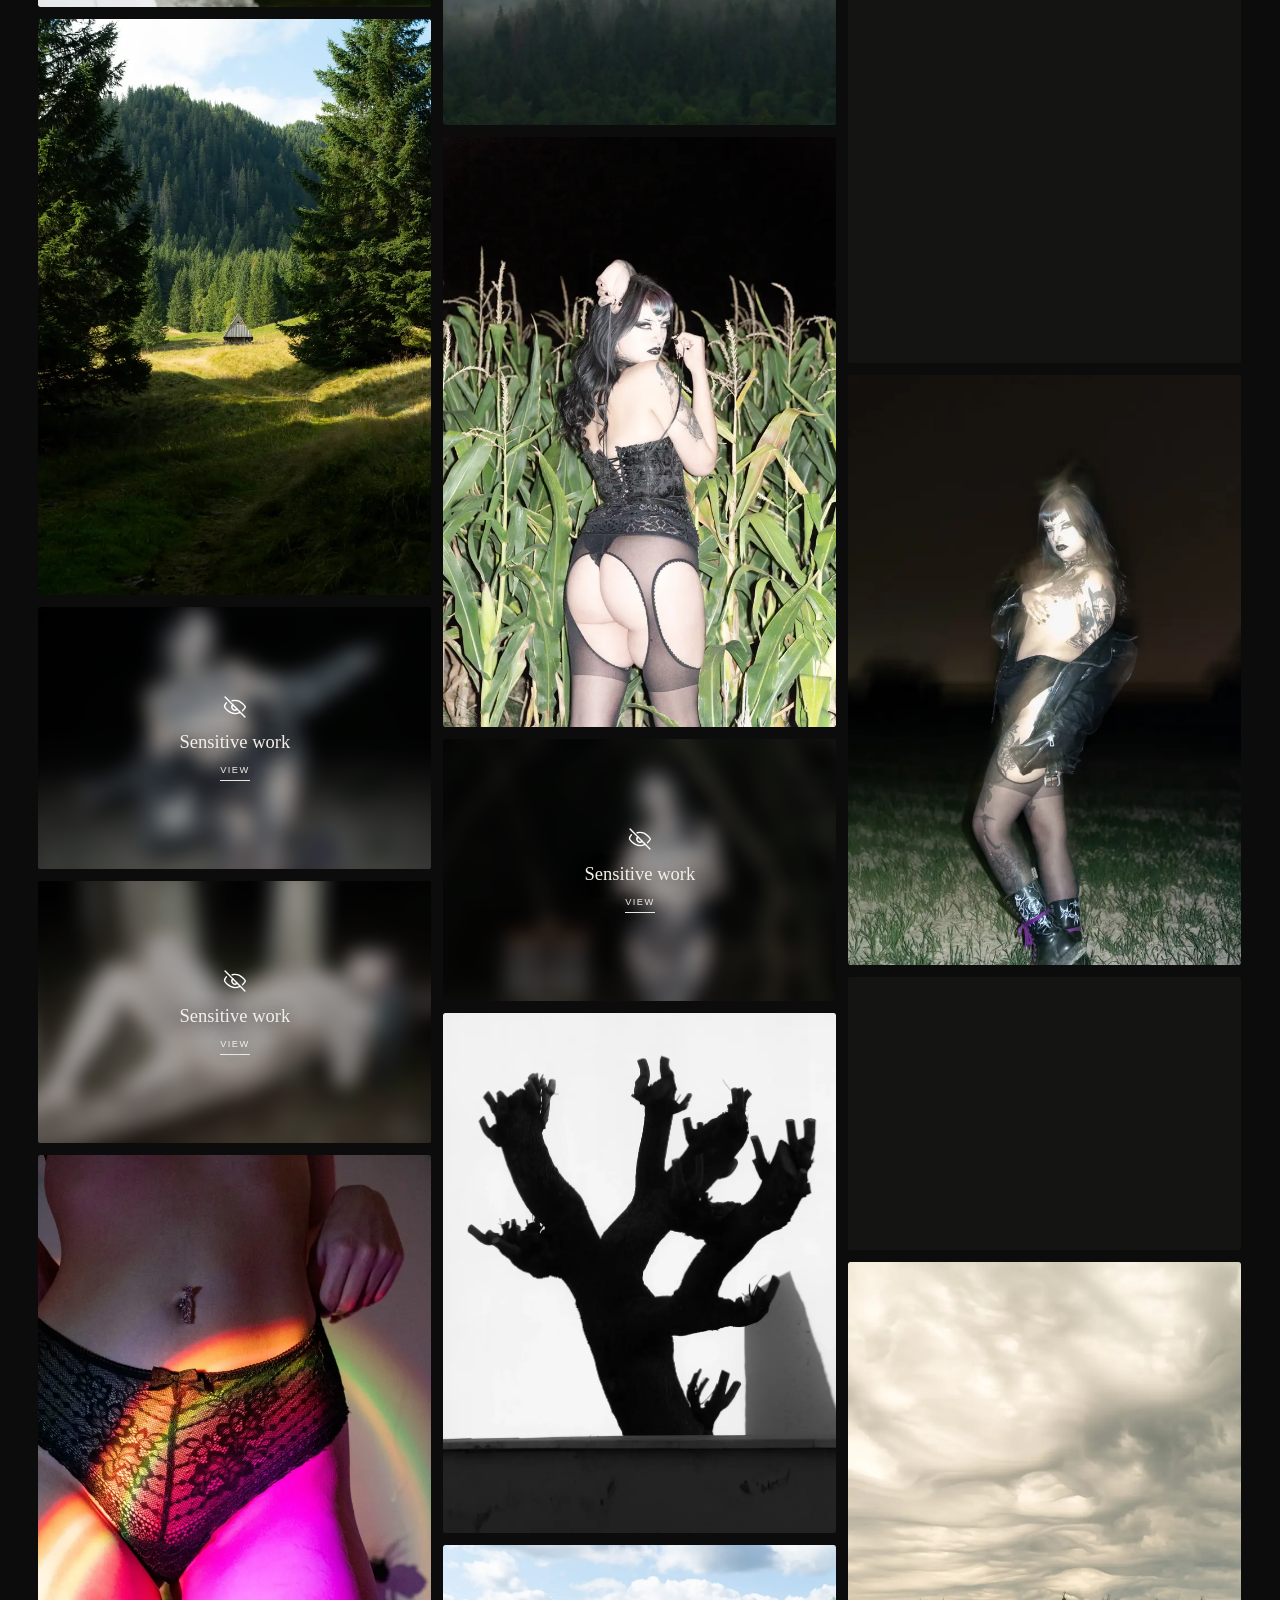
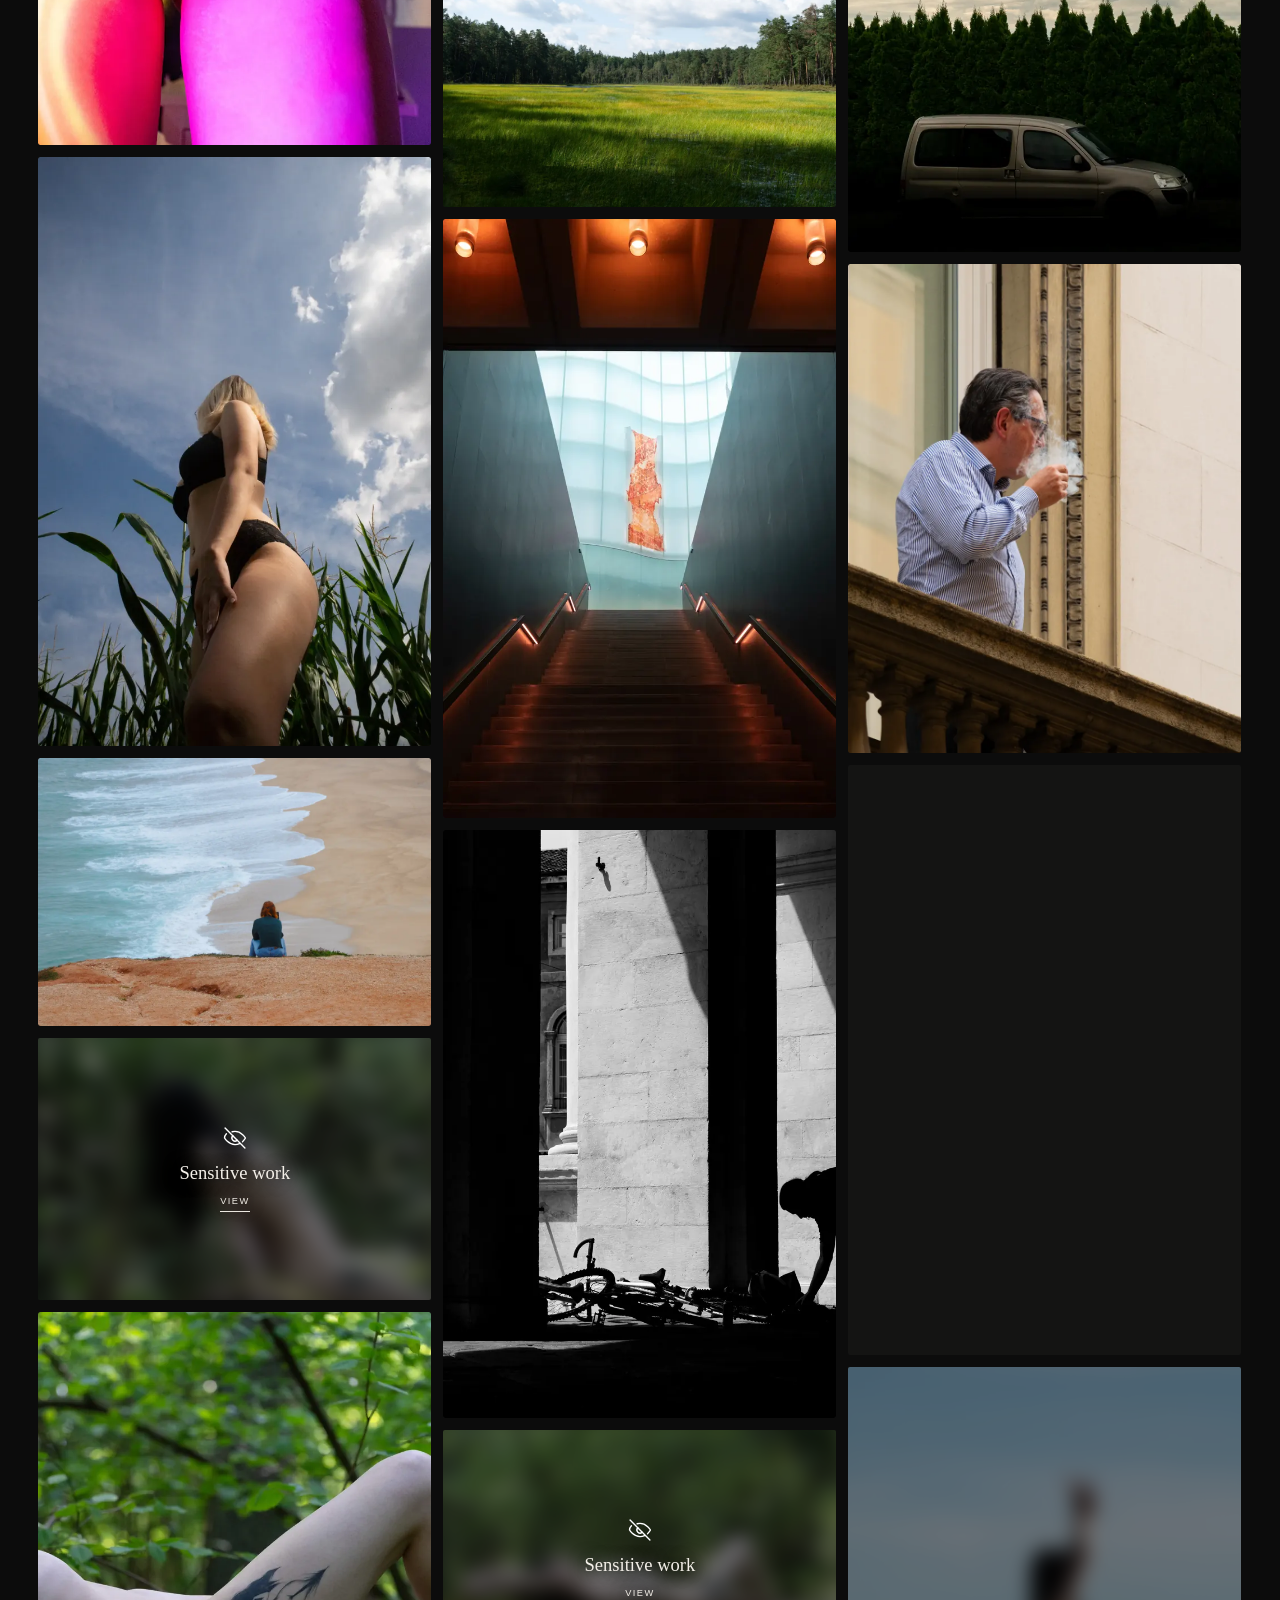
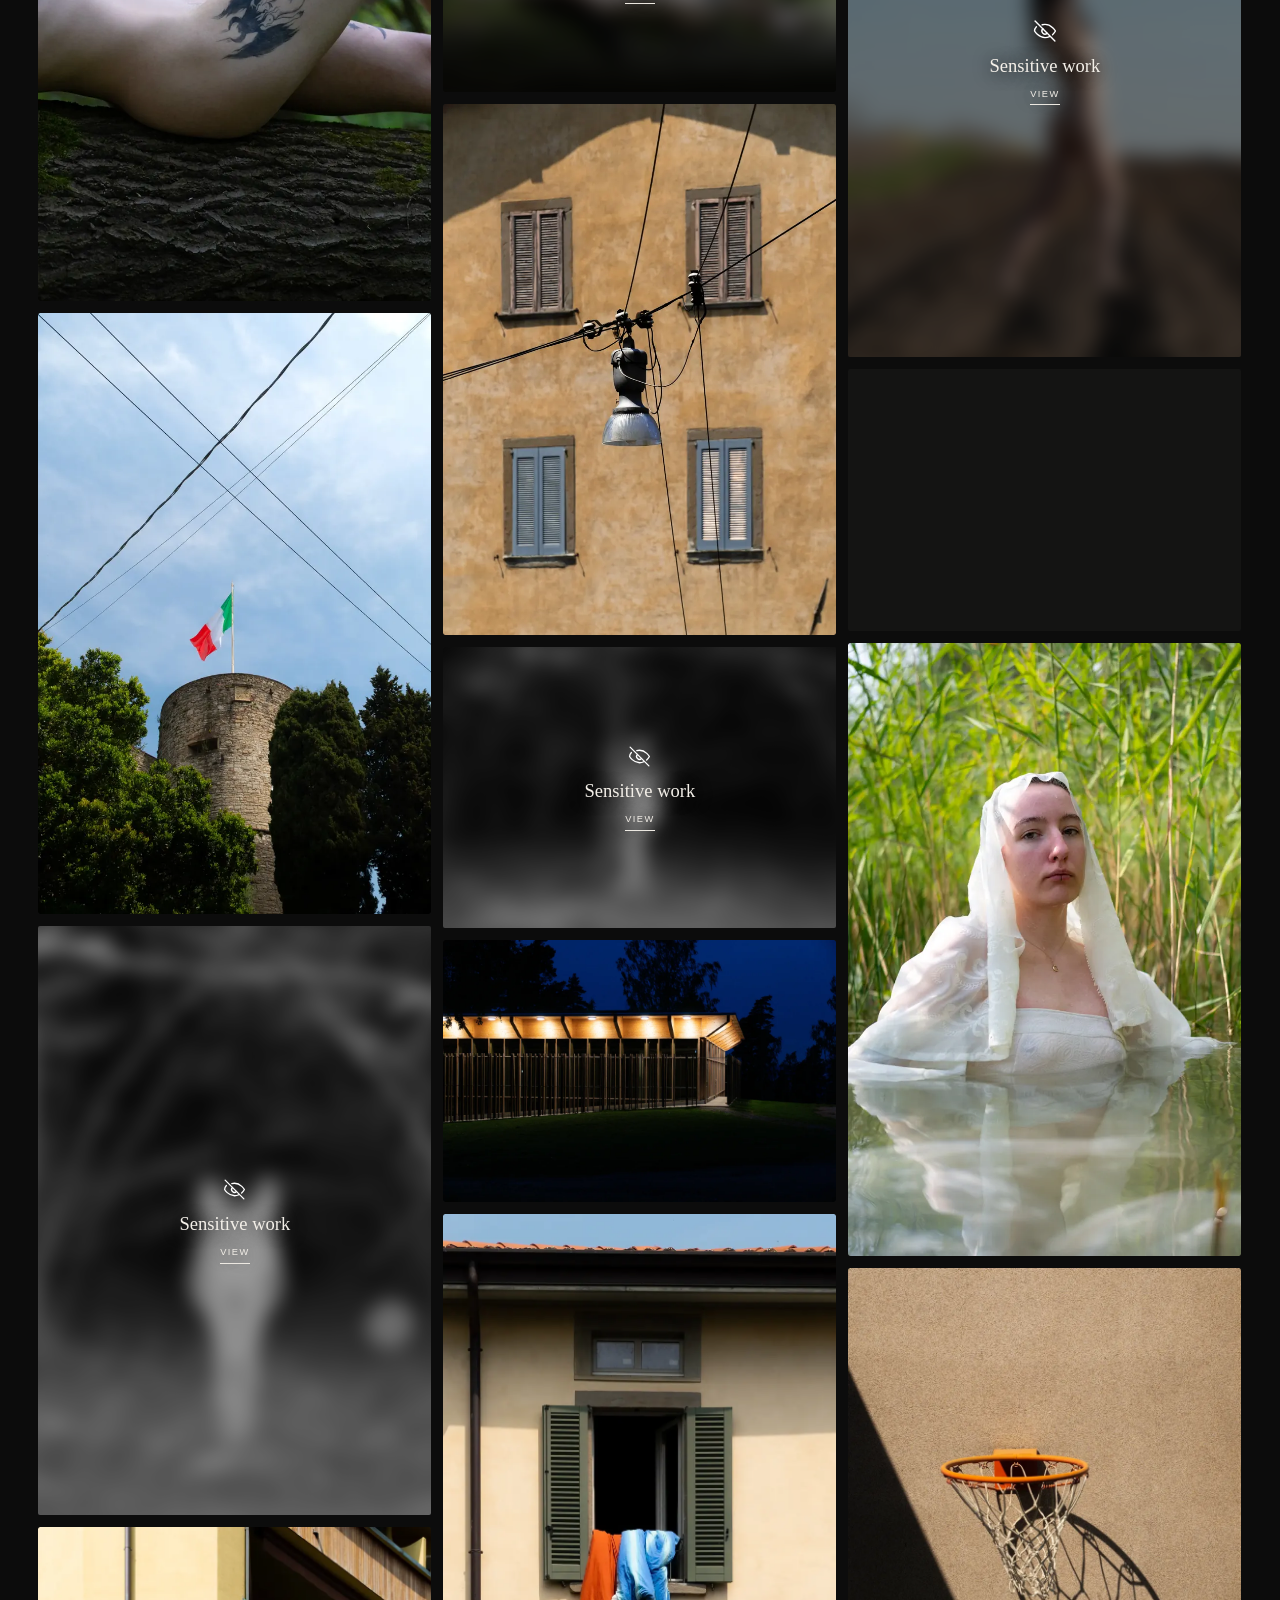
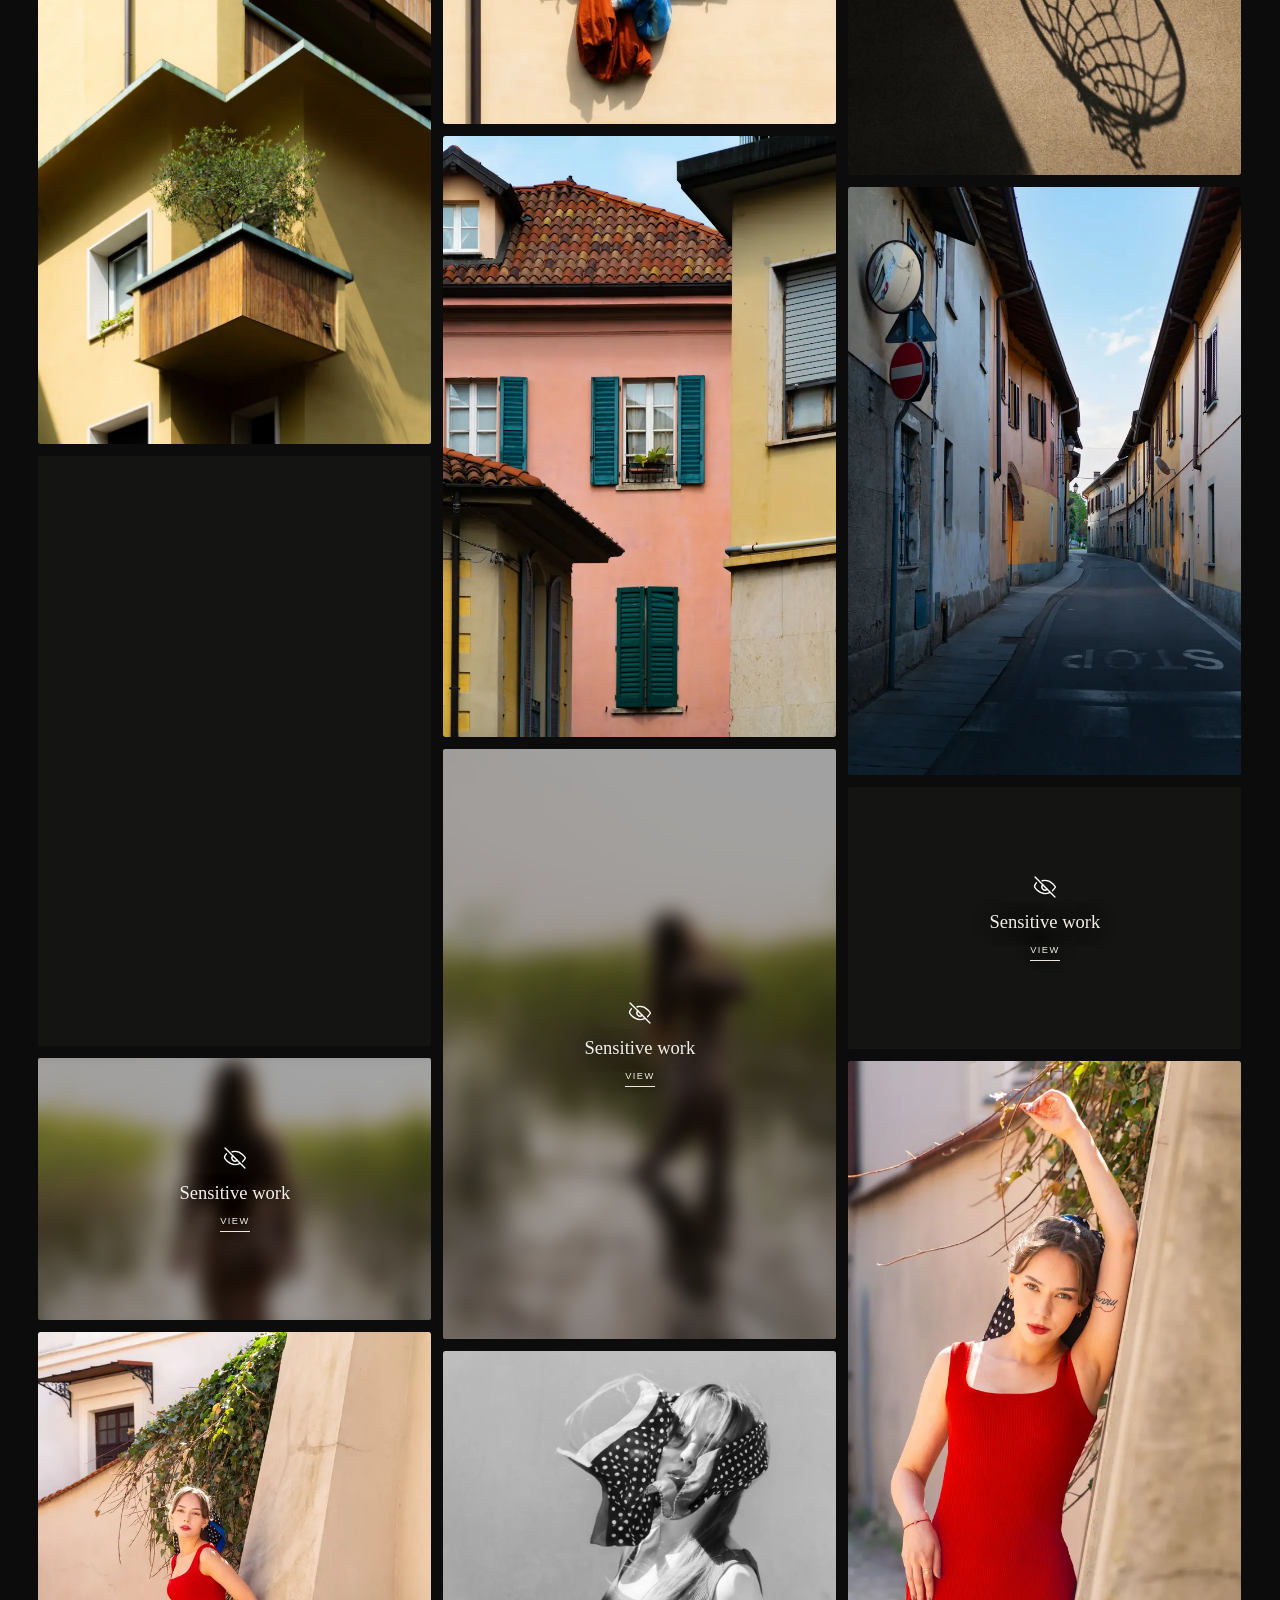
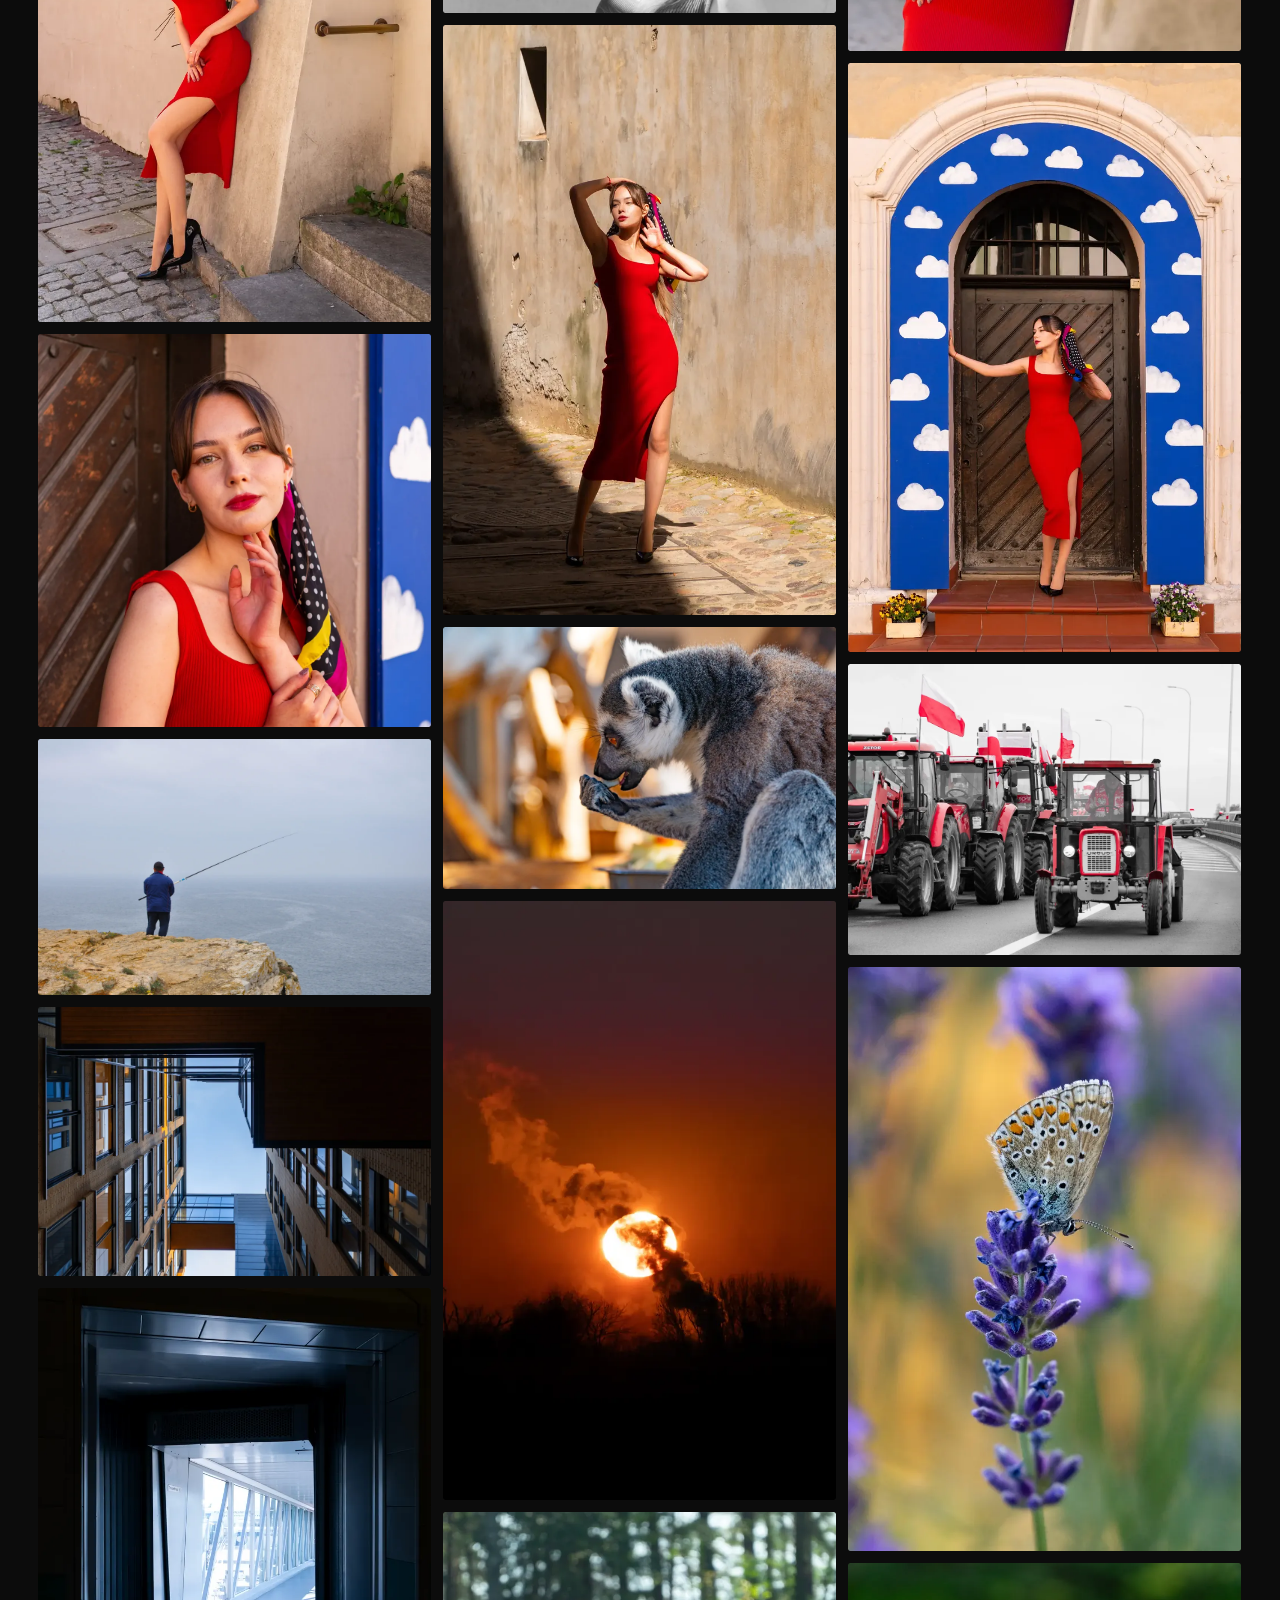
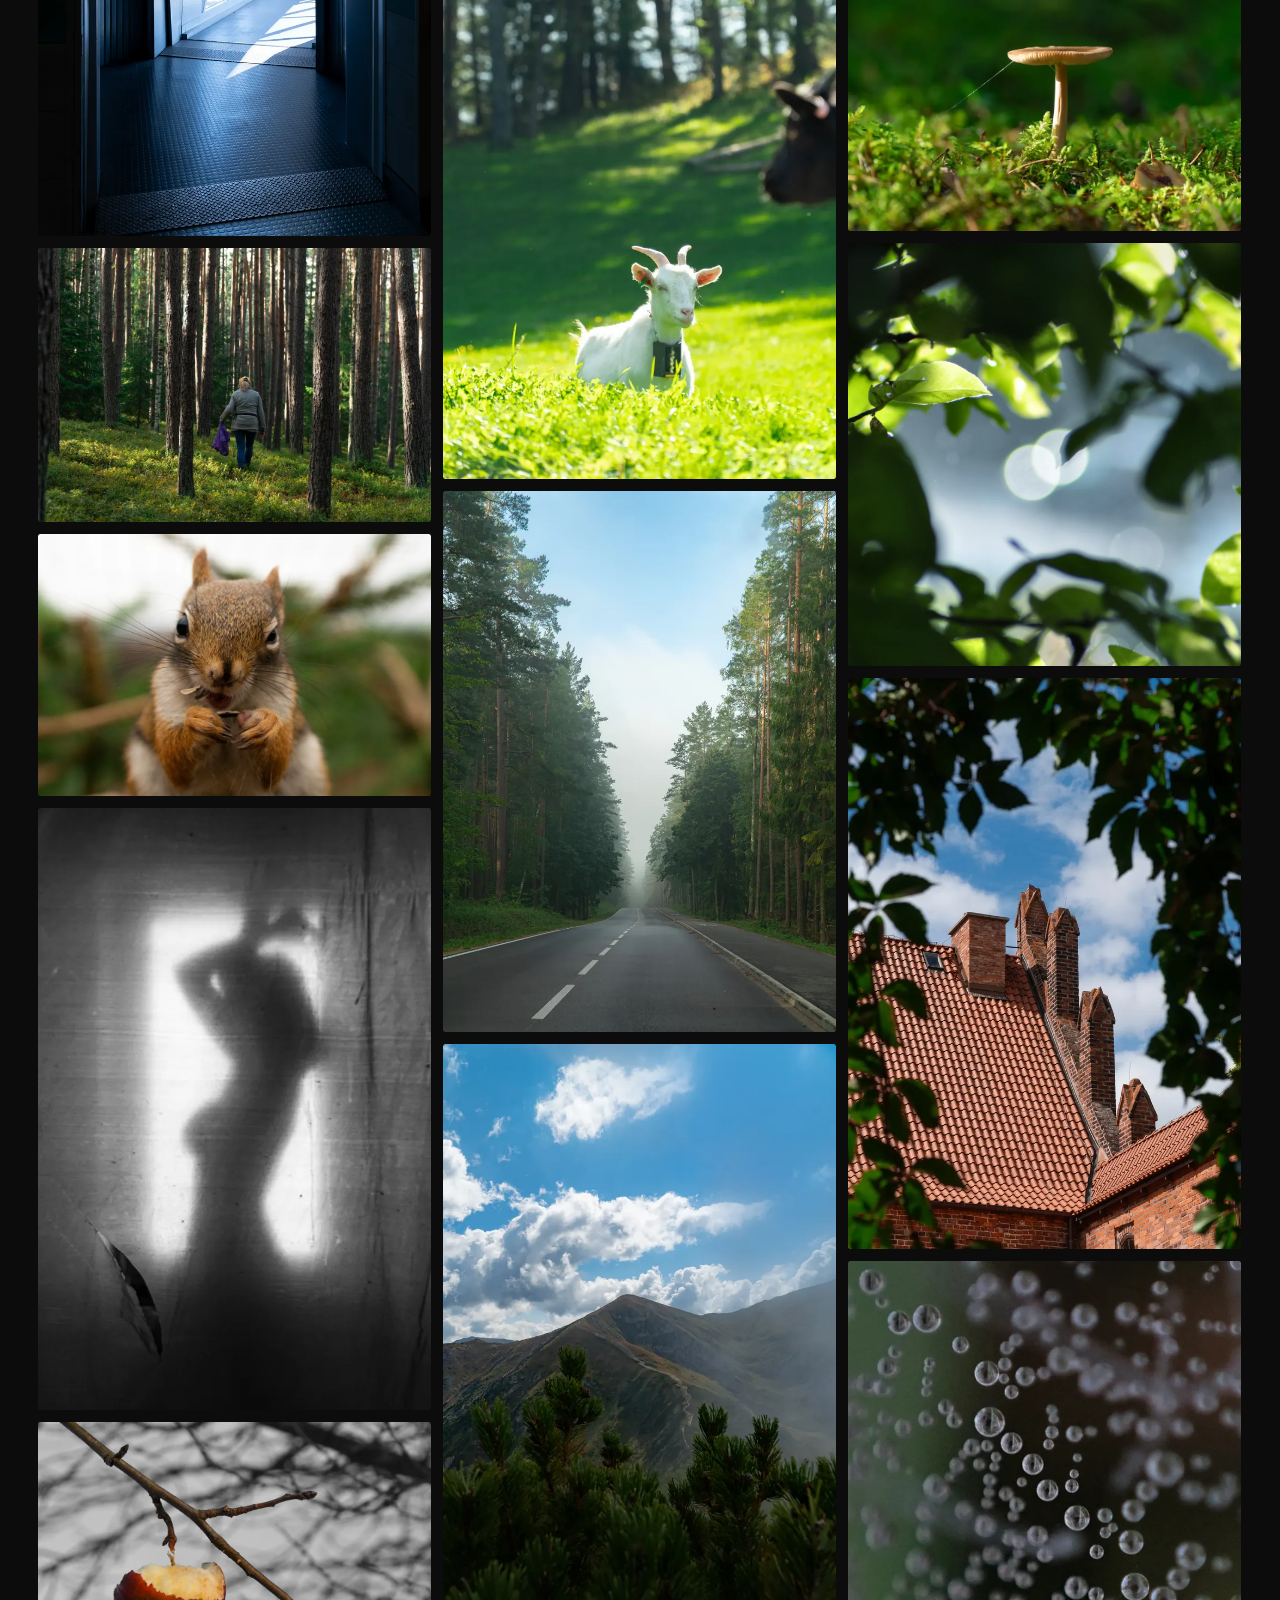
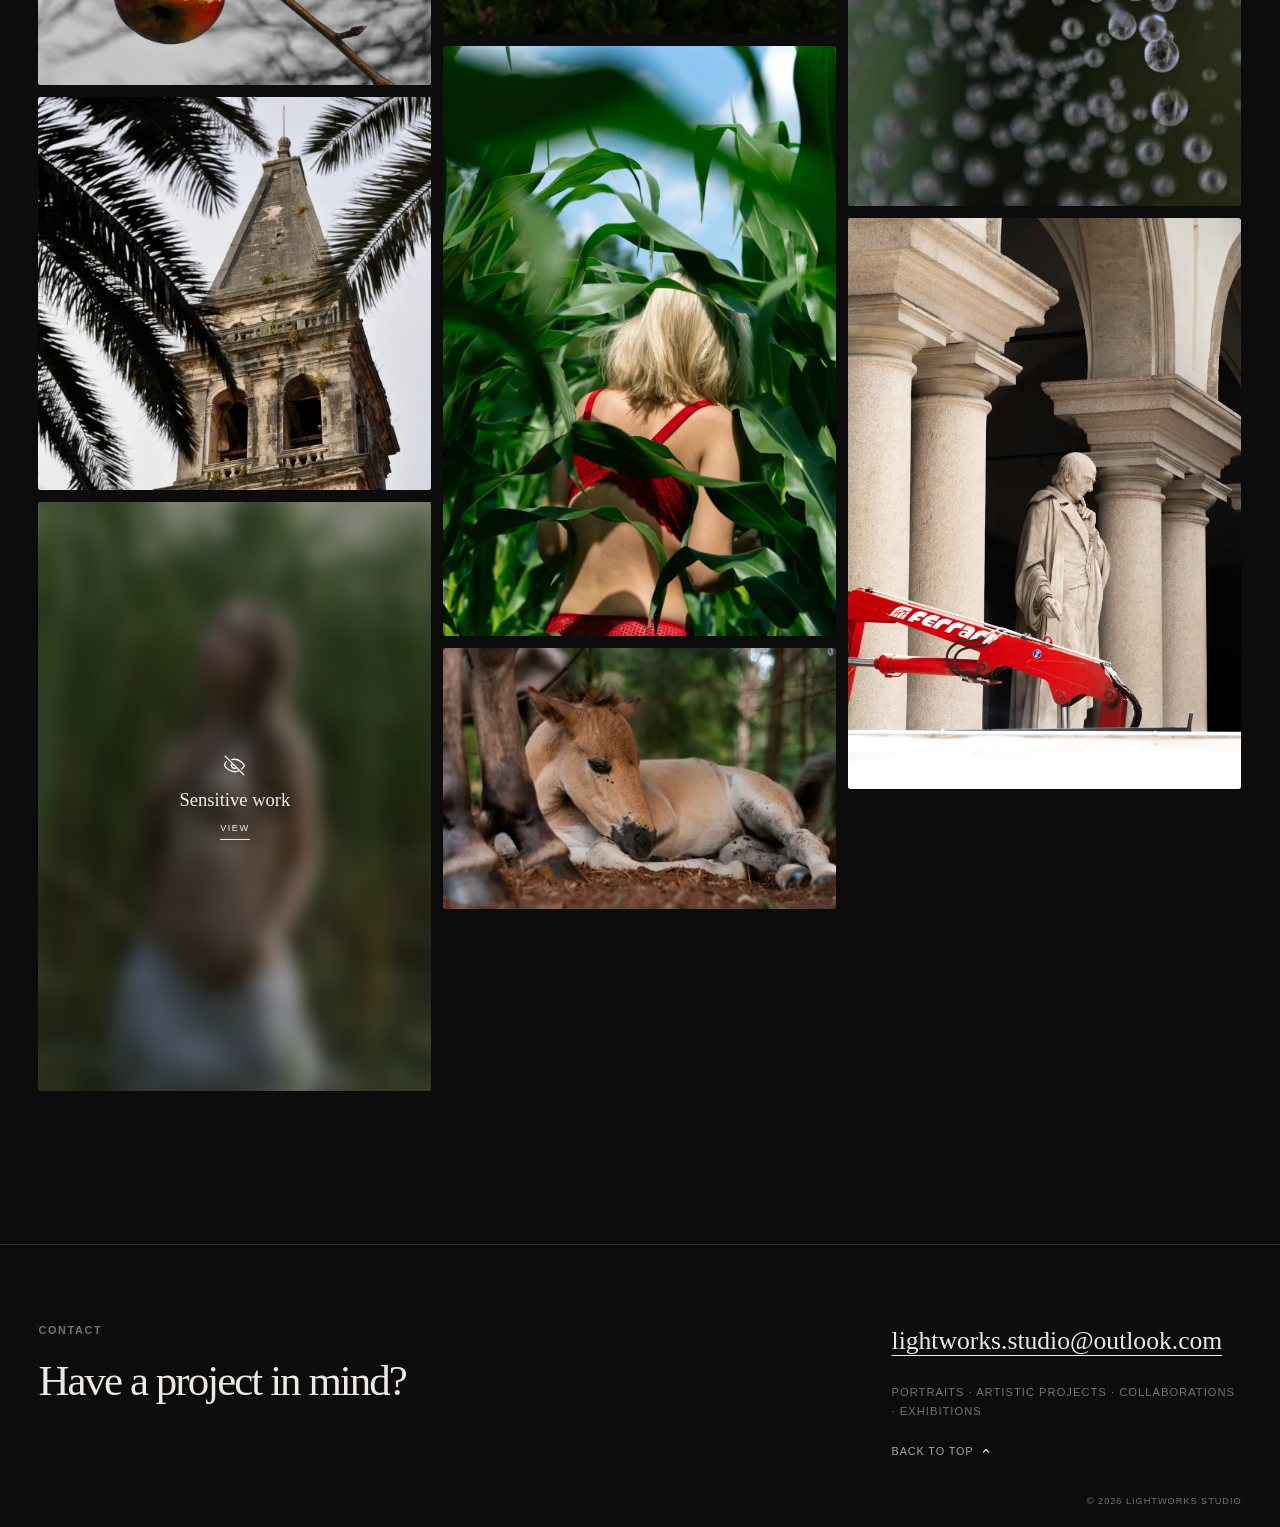
==== commit b44fabf9: "Add the link preview image and its source" ====
--- a/index.html
+++ b/index.html
@@ -12,7 +12,14 @@
     <meta property="og:type" content="website">
     <meta property="og:site_name" content="Lightworks ∙ Portfolio">
     <meta property="og:url" content="https://ltwrx.github.io/">
-    <meta name="twitter:card" content="summary">
+    <meta property="og:image" content="https://ltwrx.github.io/og-image/og-image.jpg">
+    <meta property="og:image:type" content="image/jpeg">
+    <meta property="og:image:width" content="1200">
+    <meta property="og:image:height" content="630">
+    <meta property="og:image:alt" content="The word Lightworks over a darkened mosaic of portfolio photographs.">
+    <meta name="twitter:card" content="summary_large_image">
+    <meta name="twitter:image" content="https://ltwrx.github.io/og-image/og-image.jpg">
+    <meta name="twitter:image:alt" content="The word Lightworks over a darkened mosaic of portfolio photographs.">
     <meta name="twitter:title" content="Lightworks ∙ Portfolio">
     <meta name="twitter:description" content="Lightworks Studio ∙ Photographer working across portraits, figure studies, travel, landscapes and quiet observations.">
     <title>Lightworks ∙ Portfolio</title>
